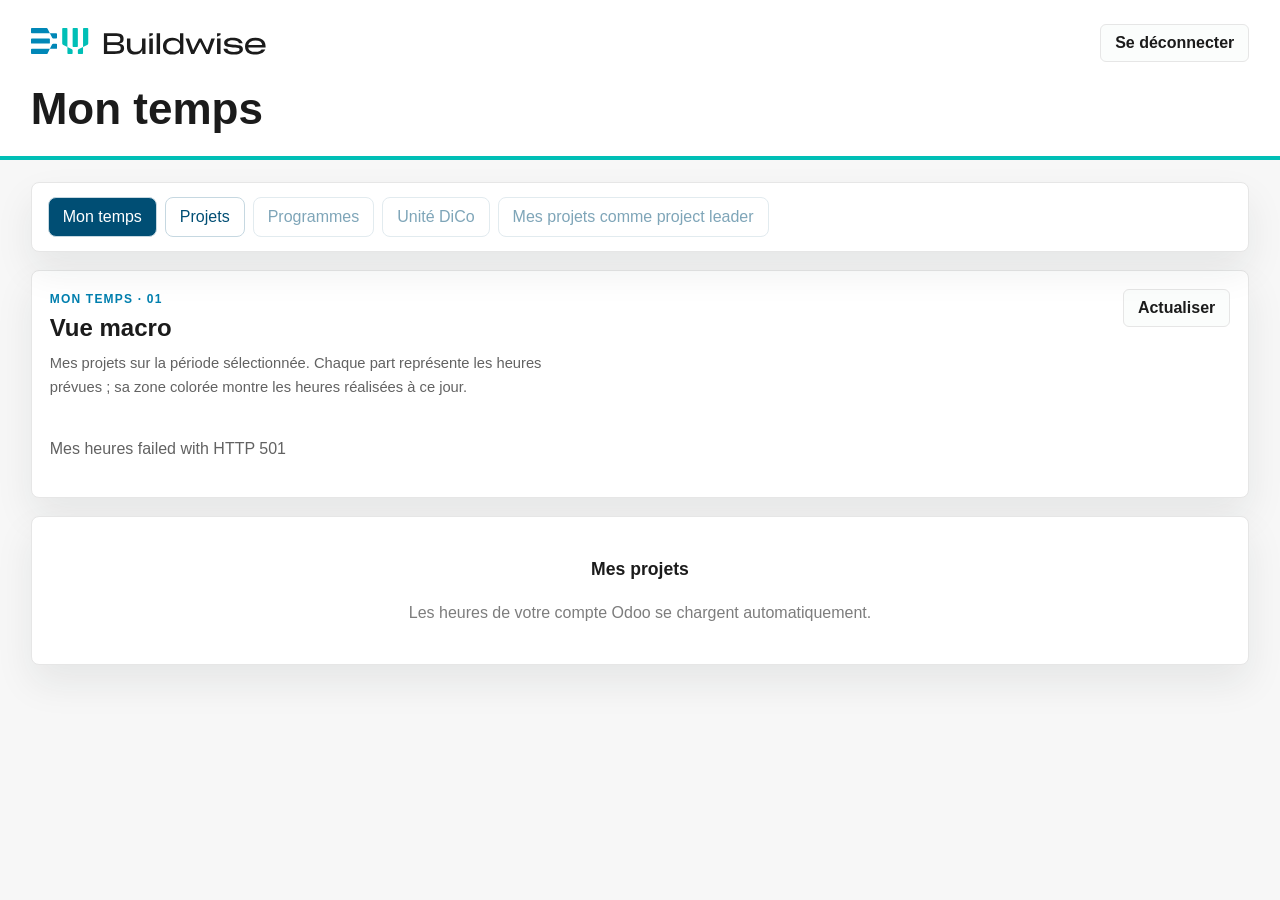
==== index.html @ 482271cd "Add project budget dashboard with bill drill-down Add the Heures/Budget switch, convention and lifet" ====
<!doctype html>
<html lang="en">
<head>
  <meta charset="utf-8">
  <meta name="viewport" content="width=device-width, initial-scale=1">
  <title>Mon temps · Odoo Dashboard</title>
  <link rel="stylesheet" href="/personal-time.css">
  <link rel="stylesheet" href="/project-browser.css">
  <link rel="stylesheet" href="/project-budget.css">
  <style>
    :root {
      --bg: #f7f7f7;
      --panel: #ffffff;
      --panel-soft: #eaf8f7;
      --ink: #1b1b1b;
      --muted: #7d7d7d;
      --line: #e6e6e6;
      --teal: #007fae;
      --teal-dark: #006e97;
      --coral: #c75f4c;
      --gold: #a87618;
      --indigo: #4556b2;
      --shadow: 0 18px 38px rgba(24, 35, 34, 0.08);
      color-scheme: light;
      font-family: "neue-haas-unica", "Helvetica Neue", Arial, sans-serif;
    }

    * {
      box-sizing: border-box;
    }

    body {
      margin: 0;
      background: var(--bg);
      color: var(--ink);
      min-width: 320px;
    }

    button,
    input {
      font: inherit;
    }

    .app-header {
      background: #ffffff;
      color: #1b1b1b;
      border-bottom: 4px solid #00bfb6;
    }

    .header-inner {
      max-width: 1880px;
      margin: 0 auto;
      padding: 24px clamp(16px, 2.4vw, 40px);
      display: grid;
      grid-template-columns: minmax(220px, 1fr);
      gap: 24px;
      align-items: end;
    }

    h1,
    h2,
    h3,
    p {
      margin: 0;
    }

    h1 {
      font-size: clamp(1.75rem, 4vw, 2.75rem);
      line-height: 1.05;
      letter-spacing: 0;
    }

    .subtitle {
      margin-top: 10px;
      color: #464646;
      max-width: 58ch;
      line-height: 1.5;
    }

    .file-grid {
      display: grid;
      grid-template-columns: repeat(2, minmax(0, 1fr));
      gap: 12px;
    }

    .file-picker {
      display: grid;
      gap: 8px;
      position: relative;
      background: rgba(255, 255, 255, 0.08);
      border: 1px solid rgba(255, 255, 255, 0.16);
      border-radius: 8px;
      padding: 14px;
      min-width: 0;
    }

    .file-picker::after {
      content: attr(data-help);
      position: absolute;
      left: 0;
      top: calc(100% + 8px);
      z-index: 20;
      width: min(320px, 100%);
      padding: 9px 10px;
      border-radius: 6px;
      background: #f7fbfa;
      color: #162422;
      box-shadow: 0 12px 28px rgba(0, 0, 0, 0.2);
      font-size: 0.82rem;
      line-height: 1.35;
      font-weight: 700;
      opacity: 0;
      pointer-events: none;
      transform: translateY(-4px);
      transition: opacity 140ms ease, transform 140ms ease;
    }

    .file-picker:hover::after,
    .file-picker:focus-within::after {
      opacity: 1;
      transform: translateY(0);
    }

    .file-picker span {
      font-size: 0.82rem;
      font-weight: 700;
      color: #e8f1ef;
      text-transform: uppercase;
      letter-spacing: 0.04em;
    }

    .file-picker input {
      width: 100%;
      color: #dce8e5;
      min-width: 0;
    }

    .file-picker input::file-selector-button {
      margin-right: 10px;
      border: 0;
      border-radius: 6px;
      background: #f7fbfa;
      color: #162422;
      padding: 8px 10px;
      font-weight: 700;
      cursor: pointer;
    }

    main {
      max-width: 1880px;
      margin: 0 auto;
      padding: 22px clamp(16px, 2.4vw, 40px) 44px;
      display: grid;
      gap: 18px;
    }

    .status-bar,
    .filter-bar,
    .panel {
      background: var(--panel);
      border: 1px solid var(--line);
      border-radius: 8px;
      box-shadow: var(--shadow);
    }

    .status-bar {
      min-height: 52px;
      display: flex;
      align-items: center;
      justify-content: space-between;
      gap: 12px;
      padding: 12px 14px;
      color: var(--muted);
      line-height: 1.45;
    }

    .status-pill {
      display: inline-flex;
      align-items: center;
      justify-content: center;
      min-height: 28px;
      padding: 4px 10px;
      border-radius: 999px;
      background: var(--panel-soft);
      color: var(--teal-dark);
      font-weight: 800;
      white-space: nowrap;
    }

    .status-pill.warn {
      background: #fff2df;
      color: #92570b;
    }

    .connector-panel {
      display: grid;
      gap: 12px;
    }

    .connector-form {
      display: grid;
      grid-template-columns: minmax(180px, 1.1fr) minmax(130px, 0.8fr) minmax(160px, 0.9fr) minmax(180px, 1fr) auto;
      gap: 10px;
      align-items: end;
    }

    .field {
      display: grid;
      gap: 6px;
      min-width: 0;
    }

    .field span {
      color: var(--muted);
      font-size: 0.76rem;
      font-weight: 800;
      letter-spacing: 0.04em;
      text-transform: uppercase;
    }

    .field input {
      min-height: 38px;
      width: 100%;
      min-width: 0;
      border: 1px solid var(--line);
      border-radius: 6px;
      background: #fbfdfc;
      color: var(--ink);
      padding: 8px 10px;
    }

    .field input:focus {
      outline: 2px solid rgba(15, 118, 110, 0.24);
      border-color: var(--teal);
    }

    .connector-actions {
      display: flex;
      gap: 8px;
      align-items: end;
      flex-wrap: wrap;
    }

    .primary-button,
    .secondary-button {
      min-height: 38px;
      border-radius: 6px;
      padding: 8px 14px;
      font-weight: 900;
      cursor: pointer;
      white-space: nowrap;
    }

    .primary-button {
      border: 0;
      background: var(--teal);
      color: #fff;
    }

    .primary-button:hover {
      background: var(--teal-dark);
    }

    .secondary-button {
      border: 1px solid var(--line);
      background: #fbfdfc;
      color: var(--ink);
    }

    .secondary-button:hover {
      border-color: var(--teal);
      color: var(--teal-dark);
    }

    .primary-button:disabled,
    .secondary-button:disabled {
      cursor: wait;
      opacity: 0.7;
    }

    .connector-status {
      min-height: 22px;
      color: var(--muted);
      font-size: 0.9rem;
      font-weight: 700;
    }

    .connector-status.ok {
      color: var(--teal-dark);
    }

    .connector-status.warn {
      color: #92570b;
    }

    .timesheet-debug {
      display: grid;
      gap: 12px;
      border-top: 1px solid var(--line);
      padding-top: 14px;
    }

    .debug-head {
      display: flex;
      justify-content: space-between;
      align-items: baseline;
      gap: 12px;
      flex-wrap: wrap;
    }

    .debug-head h3 {
      font-size: 1rem;
      letter-spacing: 0;
    }

    .debug-form {
      display: grid;
      grid-template-columns: minmax(220px, 1fr) auto;
      gap: 10px;
      align-items: end;
    }

    .debug-output {
      min-height: 180px;
      max-height: 420px;
      overflow: auto;
      margin: 0;
      border: 1px solid var(--line);
      border-radius: 6px;
      background: #0f1d1b;
      color: #d8eee9;
      padding: 12px;
      font: 12px/1.45 "Cascadia Mono", "SFMono-Regular", Consolas, monospace;
      white-space: pre-wrap;
      overflow-wrap: anywhere;
    }

    .filter-bar {
      display: none;
      padding: 14px;
      gap: 12px;
      align-items: center;
      justify-content: space-between;
      flex-wrap: wrap;
    }

    .filter-bar.visible {
      display: flex;
    }

    .dashboard-menu {
      position: sticky;
      top: 8px;
      z-index: 100;
      align-self: start;
      display: flex;
      align-items: center;
      flex-wrap: wrap;
      gap: 12px 20px;
      min-width: 0;
      padding: 12px 14px;
      background: var(--panel);
      border: 1px solid var(--line);
      border-radius: 8px;
      box-shadow: var(--shadow);
    }

    .dashboard-menu .filter-bar {
      flex: 1 1 340px;
      min-width: 0;
      padding: 0;
      border: 0;
      background: transparent;
      box-shadow: none;
    }

    .dashboard-menu .pilotage-nav {
      flex: 1 1 100%;
      flex-wrap: nowrap;
      margin: 0;
      min-width: 0;
      overflow-x: auto;
      padding: 2px;
      scrollbar-width: thin;
    }

    .dashboard-menu .pilotage-nav button { flex: 0 0 auto; }
    #time-view { display: grid; gap: 18px; min-width: 0; }
    #time-view[data-personal="true"] .dico-project-prompt { display: none; }
    .personal-macro-heading { display: flex; align-items: start; justify-content: space-between; gap: 20px; flex-wrap: wrap; }
    .personal-macro-heading h2 { margin: 7px 0 10px; }
    .personal-section-label { color: var(--teal); font-size: .75rem; font-weight: 800; letter-spacing: .1em; text-transform: uppercase; }
    .personal-macro-description { max-width: 64ch; color: #626262; line-height: 1.6; font-size: .92rem; }
    .personal-macro-actions { display: flex; align-items: center; gap: 12px; }
    #personalTimeStatus:not(:empty) { margin-top: 20px; color: #626262; line-height: 1.5; }
    #personalTimeStatus:empty { display: none; }

    .dashboard-menu .filter-title {
      flex: 0 0 auto;
    }

    .dashboard-menu .year-chips {
      flex: 1 1 160px;
      flex-wrap: nowrap;
      justify-content: flex-start;
      min-width: 0;
      overflow-x: auto;
      padding: 2px;
      scrollbar-width: thin;
    }

    .dashboard-menu .year-chip {
      flex: 0 0 auto;
    }

    .hours-scope-toggle {
      display: inline-flex;
      flex: 0 0 auto;
      gap: 4px;
      padding: 3px;
      border: 1px solid var(--line);
      border-radius: 8px;
      background: var(--panel-soft);
    }

    .hours-scope-button {
      min-height: 34px;
      padding: 6px 12px;
      border: 1px solid transparent;
      border-radius: 5px;
      background: transparent;
      color: var(--ink);
      font-weight: 800;
      cursor: pointer;
      white-space: nowrap;
    }

    .hours-scope-button[aria-pressed="true"] {
      background: var(--teal);
      color: #fff;
    }

    .hours-scope-button:focus-visible {
      outline: 2px solid var(--teal);
      outline-offset: 2px;
    }

    .hours-scope-status {
      flex: 1 0 100%;
      color: var(--muted);
      font-size: 0.8rem;
      line-height: 1.4;
      overflow-wrap: anywhere;
    }

    .hours-scope-status:empty {
      display: none;
    }

    .project-panel,
    #projectList {
      scroll-margin-top: 210px;
    }

    .hours-inclusion-control {
      display: inline-flex;
      align-items: center;
      gap: 10px;
      cursor: pointer;
    }

    .hours-inclusion-control input {
      width: 18px;
      height: 18px;
      accent-color: var(--teal);
    }

    .hours-inclusion-control input:focus-visible {
      outline: 2px solid var(--teal);
      outline-offset: 3px;
    }

    #subcontractorHoursNote.warn {
      border-left: 4px solid #c75f4c;
      padding-left: 10px;
      color: #8c3428;
      font-weight: 700;
    }

    .filter-title {
      display: grid;
      gap: 2px;
    }

    .filter-title strong {
      font-size: 0.95rem;
    }

    .filter-title span {
      color: var(--muted);
      font-size: 0.86rem;
    }

    .year-chips {
      display: flex;
      gap: 8px;
      flex-wrap: wrap;
      justify-content: flex-end;
    }

    .year-chip {
      border: 1px solid var(--line);
      border-radius: 999px;
      background: #fff;
      color: var(--ink);
      min-height: 34px;
      padding: 6px 12px;
      font-weight: 800;
      cursor: pointer;
    }

    .year-chip.active {
      border-color: var(--teal);
      background: var(--teal);
      color: #fff;
    }

    .kpis {
      display: none;
      grid-template-columns: repeat(4, minmax(0, 1fr));
      gap: 12px;
    }

    .kpis.visible {
      display: grid;
    }

    .kpi {
      background: var(--panel);
      border: 1px solid var(--line);
      border-radius: 8px;
      padding: 16px;
      min-height: 96px;
      display: grid;
      align-content: space-between;
      gap: 12px;
      box-shadow: var(--shadow);
    }

    .kpi span {
      color: var(--muted);
      font-size: 0.82rem;
      text-transform: uppercase;
      letter-spacing: 0.04em;
      font-weight: 800;
    }

    .kpi strong {
      font-size: clamp(1.35rem, 3vw, 2rem);
      line-height: 1;
      letter-spacing: 0;
    }

    .panel {
      padding: 18px;
      display: grid;
      gap: 18px;
    }

    .panel[hidden],
    .project-list[hidden] {
      display: none;
    }

    .panel-head {
      display: flex;
      align-items: flex-start;
      justify-content: space-between;
      gap: 16px;
      border-bottom: 1px solid var(--line);
      padding-bottom: 14px;
    }

    .panel-head h2 {
      font-size: clamp(1.2rem, 2vw, 1.55rem);
      letter-spacing: 0;
    }

    .panel-meta {
      color: var(--muted);
      font-weight: 700;
      white-space: nowrap;
    }

    .employee-chart {
      display: grid;
      gap: 18px;
    }

    .employee-pie-grid {
      display: grid;
      grid-template-columns: repeat(2, minmax(280px, 1fr));
      gap: 18px;
      align-items: start;
    }

    .employee-pie-block {
      min-width: 0;
      display: grid;
      gap: 12px;
    }

    .employee-pie-block h3 {
      color: var(--muted);
      font-size: 0.82rem;
      text-transform: uppercase;
      letter-spacing: 0.04em;
      font-weight: 800;
    }

    .employee-chart .pie-wrap {
      grid-template-columns: 1fr;
    }

    .employee-chart .chart-canvas {
      height: 460px;
    }

    .remaining-block {
      display: grid;
      gap: 10px;
      border-top: 1px solid var(--line);
      padding-top: 16px;
    }

    .remaining-block[hidden] {
      display: none;
    }

    .remaining-filter-bar {
      box-shadow: none;
      margin-bottom: 2px;
    }

    .remaining-filter-bar.visible {
      display: flex;
    }

    .remaining-head {
      display: flex;
      align-items: baseline;
      justify-content: space-between;
      gap: 12px;
    }

    .remaining-head h3 {
      color: var(--muted);
      font-size: 0.82rem;
      text-transform: uppercase;
      letter-spacing: 0.04em;
      font-weight: 800;
    }

    .remaining-empty {
      color: var(--muted);
      font-weight: 700;
      line-height: 1.45;
    }

    .remaining-help {
      color: var(--muted);
      font-weight: 700;
      line-height: 1.45;
    }

    .dico-project-prompt {
      display: flex;
      align-items: center;
      gap: 10px;
      flex-wrap: wrap;
      color: #f08c4a;
      font-style: italic;
      font-weight: 700;
      line-height: 1.45;
    }

    .dico-project-prompt .secondary-button {
      background: #43d9c0;
      border-color: #43d9c0;
      color: #162422;
      font-style: normal;
      min-height: 30px;
      padding: 5px 12px;
    }

    .remaining-table-wrap {
      overflow-x: auto;
    }

    .remaining-table {
      min-width: 820px;
    }

    .remaining-table td:first-child,
    .remaining-table th:first-child {
      width: 34%;
    }

    .remaining-project {
      display: inline-flex;
      align-items: center;
      gap: 8px;
      min-width: 0;
      font-weight: 800;
    }

    .remaining-project-button {
      appearance: none;
      border: 0;
      background: transparent;
      color: var(--ink);
      padding: 0;
      text-align: left;
      font: inherit;
      font-weight: 800;
      cursor: pointer;
    }

    .remaining-project-button:hover,
    .remaining-project-button:focus-visible {
      color: var(--teal-dark);
      text-decoration: underline;
      text-decoration-thickness: 2px;
      text-underline-offset: 3px;
      outline: none;
    }

    .remaining-row {
      cursor: pointer;
    }

    .remaining-row:hover {
      background: #f7fbfa;
    }

    .remaining-row.active {
      background: #e7f4f1;
    }

    .remaining-table .swatch {
      flex: 0 0 auto;
      margin-top: 0;
    }

    .remaining-bar-cell {
      width: 30%;
      min-width: 300px;
    }

    .remaining-comparison {
      display: grid;
      gap: 7px;
    }

    .remaining-comparison-line {
      display: grid;
      grid-template-columns: 58px minmax(0, 1fr) 56px;
      gap: 8px;
      align-items: center;
    }

    .remaining-comparison-label,
    .remaining-comparison-hours {
      font-size: 11px;
      white-space: nowrap;
    }

    .remaining-comparison-label {
      color: var(--muted);
    }

    .remaining-comparison-hours {
      text-align: right;
      font-variant-numeric: tabular-nums;
    }

    .remaining-comparison-date {
      display: block;
      margin-top: 3px;
      color: var(--muted);
      font-size: 11px;
      font-weight: 400;
    }

    .remaining-bar-track {
      height: 12px;
      border-radius: 4px;
      background: #eef4f2;
      overflow: hidden;
    }

    .remaining-bar {
      display: block;
      height: 100%;
      border-radius: inherit;
    }

    .remaining-bar.foreseen {
      background: #93c5fd;
    }

    .remaining-bar.green {
      background: #16a34a;
    }

    .remaining-bar.orange {
      background: #f59e0b;
    }

    .remaining-bar.red {
      background: #dc2626;
    }

    .remaining-value.positive {
      color: var(--teal-dark);
    }

    .remaining-value.negative {
      color: #9f3e31;
    }

    .project-chart-grid {
      display: grid;
      grid-template-columns: minmax(260px, 0.72fr) minmax(360px, 1.28fr);
      gap: 18px;
      align-items: start;
    }

    .project-chart-grid.with-budgets {
      grid-template-columns: minmax(240px, 0.48fr) minmax(440px, 1.14fr) minmax(460px, 1.14fr);
    }

    .project-macro {
      display: grid;
      gap: 12px;
      padding: 14px;
      border: 1px solid var(--line);
      border-radius: 8px;
      background: #fbfdfc;
    }

    .project-macro h3 {
      color: var(--muted);
      font-size: 0.82rem;
      text-transform: uppercase;
      letter-spacing: 0.04em;
      font-weight: 800;
    }

    .project-macro-title {
      display: flex;
      align-items: baseline;
      gap: 10px;
      flex-wrap: wrap;
    }

    .project-macro-warning {
      color: #c75f4c;
      font-size: 0.78rem;
      font-weight: 900;
      letter-spacing: 0;
      text-transform: none;
    }

    .project-macro-meta {
      color: var(--muted);
      font-size: 0.82rem;
      font-weight: 700;
      margin-top: -8px;
    }

    .project-macro-stats {
      display: grid;
      grid-template-columns: repeat(3, minmax(0, 1fr));
      gap: 8px;
    }

    .project-macro-stat {
      display: grid;
      gap: 2px;
      padding: 8px 10px;
      border: 1px solid var(--line);
      border-radius: 6px;
      background: #fff;
      min-width: 0;
    }

    .project-macro-stat span {
      color: var(--muted);
      font-size: 0.72rem;
      font-weight: 800;
      text-transform: uppercase;
      letter-spacing: 0.04em;
    }

    .project-macro-stat strong {
      color: var(--ink);
      font-size: 1rem;
      font-variant-numeric: tabular-nums;
    }

    .project-macro-value {
      display: inline-flex;
      align-items: baseline;
      gap: 3px;
    }

    .project-macro-input {
      width: 7ch;
      min-width: 0;
      border: 0;
      border-bottom: 1px solid transparent;
      border-radius: 3px;
      background: transparent;
      color: inherit;
      font: inherit;
      font-variant-numeric: inherit;
      padding: 0 2px;
    }

    .project-macro-input:hover {
      border-bottom-color: #b9cbc6;
    }

    .project-macro-input:focus {
      outline: none;
      border-bottom-color: var(--teal);
      background: #f4fbf9;
    }

    .project-macro-value span {
      color: inherit;
      font-size: inherit;
      font-weight: inherit;
      text-transform: none;
      letter-spacing: 0;
    }

    .project-macro-gauge {
      position: relative;
      height: 20px;
      border-radius: 999px;
      border: 1px solid #d8e5e1;
      background: #eef4f2;
      overflow: visible;
    }

    .project-macro-gauge-fill {
      position: absolute;
      inset: 0;
      border-radius: inherit;
      background: #43d9c0;
    }

    .project-macro-tick {
      position: absolute;
      top: -7px;
      width: 5px;
      height: 34px;
      transform: translateX(-50%);
      border-radius: 999px;
      box-shadow: 0 0 0 2px #fbfdfc;
    }

    .project-macro-tick.expected {
      background: #f08c4a;
    }

    .project-macro-tick.actual {
      background: #223656;
    }

    .project-macro-legend {
      display: flex;
      align-items: center;
      gap: 12px;
      flex-wrap: wrap;
      color: var(--muted);
      font-size: 0.78rem;
      font-weight: 800;
    }

    .project-macro-legend span {
      display: inline-flex;
      align-items: center;
      gap: 6px;
    }

    .project-macro-key {
      width: 12px;
      height: 10px;
      border-radius: 3px;
      background: #43d9c0;
    }

    .project-macro-key.expected {
      width: 5px;
      height: 14px;
      border-radius: 999px;
      background: #f08c4a;
    }

    .project-macro-key.actual {
      width: 5px;
      height: 14px;
      border-radius: 999px;
      background: #223656;
    }

    .project-macro-note {
      color: var(--ink);
      font-weight: 800;
      line-height: 1.45;
    }

    .project-macro-empty {
      color: var(--muted);
      font-weight: 700;
      line-height: 1.45;
    }

    .pie-wrap,
    .trend-stack,
    .budget-stack,
    .chart-block {
      min-width: 0;
      display: grid;
      gap: 14px;
    }

    .chart-block {
      gap: 10px;
    }

    .chart-block h3 {
      color: var(--muted);
      font-size: 0.82rem;
      text-transform: uppercase;
      letter-spacing: 0.04em;
      font-weight: 800;
    }

    .line-key {
      color: var(--muted);
      font-size: 0.82rem;
      font-weight: 700;
      margin-top: -4px;
    }

    .trend-stack .chart-canvas {
      height: 260px;
    }

    .project-pie-wrap {
      position: relative;
    }

    .chart-icon-button {
      display: inline-flex;
      align-items: center;
      justify-content: center;
      width: 34px;
      height: 34px;
      border: 1px solid var(--line);
      border-radius: 6px;
      background: rgba(255, 255, 255, 0.92);
      color: var(--ink);
      font-size: 1.1rem;
      font-weight: 900;
      line-height: 1;
      cursor: pointer;
    }

    .chart-icon-button:hover,
    .chart-icon-button:focus {
      border-color: var(--teal);
      color: var(--teal-dark);
      outline: none;
    }

    .project-pie-expand {
      position: absolute;
      top: 8px;
      right: 8px;
      z-index: 2;
    }

    .chart-fullscreen-overlay {
      position: fixed;
      inset: 0;
      z-index: 1000;
      display: grid;
      padding: 22px;
      background: rgba(20, 31, 29, 0.72);
    }

    .chart-fullscreen-panel {
      display: grid;
      grid-template-rows: auto minmax(0, 1fr);
      gap: 14px;
      min-width: 0;
      min-height: 0;
      padding: 18px;
      border-radius: 8px;
      background: #fff;
      box-shadow: 0 24px 70px rgba(20, 31, 29, 0.28);
    }

    .chart-fullscreen-toolbar {
      display: flex;
      align-items: center;
      justify-content: space-between;
      gap: 14px;
      min-width: 0;
    }

    .chart-fullscreen-toolbar h3 {
      min-width: 0;
      overflow: hidden;
      color: var(--ink);
      font-size: 1rem;
      font-weight: 900;
      text-overflow: ellipsis;
      white-space: nowrap;
    }

    .chart-fullscreen-actions {
      display: flex;
      align-items: center;
      gap: 8px;
      flex-shrink: 0;
    }

    .chart-fullscreen-body {
      display: grid;
      grid-template-columns: minmax(0, 2fr) minmax(260px, 1fr);
      gap: 16px;
      min-width: 0;
      min-height: 0;
      align-items: stretch;
    }

    .chart-export-button {
      min-height: 34px;
      border: 1px solid var(--line);
      border-radius: 6px;
      background: #fbfdfc;
      color: var(--ink);
      padding: 7px 12px;
      font-weight: 800;
      cursor: pointer;
    }

    .chart-export-button:hover,
    .chart-export-button:focus {
      border-color: var(--teal);
      color: var(--teal-dark);
      outline: none;
    }

    .chart-fullscreen-canvas {
      width: 100%;
      height: 100%;
      min-height: 0;
    }

    .chart-fullscreen-panel .legend {
      align-content: start;
      max-height: none;
      overflow: auto;
    }

    .budget-stack {
      gap: 14px;
    }

    .budget-controls {
      display: flex;
      justify-content: flex-end;
      gap: 8px;
      flex-wrap: wrap;
    }

    .budget-toggle {
      min-height: 34px;
      border: 1px solid var(--line);
      border-radius: 6px;
      background: #fbfdfc;
      color: var(--ink);
      padding: 7px 12px;
      font-weight: 800;
      cursor: pointer;
    }

    .budget-toggle:hover {
      border-color: var(--teal);
      color: var(--teal-dark);
    }

    .budget-series-key {
      display: grid;
      grid-template-columns: repeat(auto-fit, minmax(132px, 1fr));
      gap: 8px 10px;
      padding: 10px;
      border: 1px solid var(--line);
      border-radius: 8px;
      background: #fbfdfc;
    }

    .budget-key-item {
      display: inline-flex;
      align-items: center;
      gap: 7px;
      min-width: 0;
      color: var(--muted);
      font-size: 0.8rem;
      font-weight: 800;
    }

    .budget-stack .chart-canvas {
      height: 400px;
    }

    .chart-canvas {
      width: 100%;
      height: 320px;
      background: #fbfdfc;
      border: 1px solid var(--line);
      border-radius: 8px;
      display: block;
    }

    .legend {
      display: grid;
      gap: 8px;
      max-height: 360px;
      overflow: auto;
      padding-right: 2px;
    }

    .legend-row {
      display: grid;
      grid-template-columns: 14px minmax(0, 1fr) auto;
      align-items: start;
      gap: 9px;
      line-height: 1.3;
      font-size: 0.92rem;
    }

    .legend-toggle {
      width: 100%;
      padding: 0;
      border: 0;
      background: transparent;
      color: inherit;
      text-align: left;
      cursor: pointer;
    }

    .legend-toggle:hover .legend-name {
      color: var(--teal-dark);
      text-decoration: underline;
      text-decoration-thickness: 2px;
      text-underline-offset: 3px;
    }

    .legend-toggle.disabled-series {
      opacity: 0.42;
    }

    .legend-toggle.disabled-series .legend-name {
      text-decoration: line-through;
      text-decoration-thickness: 2px;
    }

    .swatch {
      width: 12px;
      height: 12px;
      margin-top: 3px;
      border-radius: 3px;
      border: 1px solid rgba(0, 0, 0, 0.08);
    }

    .legend-name {
      min-width: 0;
      overflow-wrap: anywhere;
      color: var(--ink);
      font-weight: 700;
    }

    .legend-value {
      color: var(--muted);
      font-variant-numeric: tabular-nums;
      white-space: nowrap;
    }

    table {
      width: 100%;
      border-collapse: collapse;
      font-size: 0.92rem;
    }

    th,
    td {
      padding: 10px 8px;
      border-bottom: 1px solid var(--line);
      text-align: left;
      vertical-align: top;
    }

    th {
      color: var(--muted);
      font-size: 0.78rem;
      text-transform: uppercase;
      letter-spacing: 0.04em;
    }

    td:first-child,
    th:first-child {
      width: 62%;
    }

    td {
      overflow-wrap: anywhere;
    }

    .number {
      text-align: right;
      font-variant-numeric: tabular-nums;
      white-space: nowrap;
    }

    .project-list {
      display: grid;
      gap: 18px;
    }

    .empty-state {
      text-align: center;
      padding: 42px 18px;
      color: var(--muted);
    }

    .empty-state strong {
      display: block;
      color: var(--ink);
      font-size: 1.1rem;
      margin-bottom: 6px;
    }

    .visually-hidden {
      position: absolute;
      width: 1px;
      height: 1px;
      padding: 0;
      margin: -1px;
      overflow: hidden;
      clip: rect(0, 0, 0, 0);
      white-space: nowrap;
      border: 0;
    }

    @media (max-width: 1340px) {
      .project-chart-grid.with-budgets {
        grid-template-columns: minmax(260px, 0.72fr) minmax(360px, 1.28fr);
      }

      .project-chart-grid.with-budgets .budget-stack {
        grid-column: 1 / -1;
        grid-template-columns: repeat(auto-fit, minmax(320px, 1fr));
      }
    }

    @media (max-width: 900px) {
      .header-inner,
      .project-chart-grid,
      .project-chart-grid.with-budgets,
      .employee-pie-grid {
        grid-template-columns: 1fr;
      }

      .employee-chart .chart-canvas {
        height: 380px;
      }

      .project-macro-stats {
        grid-template-columns: 1fr;
      }

      .chart-fullscreen-body {
        grid-template-columns: 1fr;
        grid-template-rows: minmax(0, 2fr) minmax(120px, 1fr);
      }

      .chart-fullscreen-panel .legend {
        max-height: 24vh;
      }

      .header-inner {
        align-items: stretch;
      }

      .file-grid,
      .kpis,
      .connector-form,
      .debug-form {
        grid-template-columns: 1fr 1fr;
      }

      .connector-actions,
      .debug-form .primary-button {
        grid-column: span 2;
      }
    }

    @media (max-width: 620px) {
      .dashboard-menu {
        gap: 10px;
        padding: 10px;
      }

      .dashboard-menu .filter-bar {
        flex-basis: 100%;
      }

      .dashboard-menu .hours-inclusion-control {
        font-size: 0.85rem;
      }

      .project-panel,
      #projectList {
        scroll-margin-top: 240px;
      }

      .file-grid,
      .kpis,
      .connector-form,
      .debug-form {
        grid-template-columns: 1fr;
      }

      .connector-actions,
      .debug-form .primary-button {
        grid-column: auto;
      }

      .status-bar,
      .panel-head {
        align-items: stretch;
        flex-direction: column;
      }

      .panel-meta {
        white-space: normal;
      }

      .year-chips {
        justify-content: flex-start;
      }

      .chart-canvas {
        height: 280px;
      }

      .employee-chart .chart-canvas {
        height: 320px;
      }

      .trend-stack .chart-canvas {
        height: 260px;
      }
    }
    .portfolio-toolbar { display: flex; align-items: center; justify-content: space-between; gap: 16px; padding: 12px 0 20px; }
    .portfolio-toolbar > div { display: grid; gap: 5px; }
    .portfolio-label { font-size: 12px; color: var(--muted); }
    .portfolio-message { padding: 12px 16px; margin-bottom: 16px; background: var(--panel-soft); border-radius: 4px; line-height: 1.5; }
    select { font: inherit; padding: 12px; border: 1px solid var(--line); border-radius: 4px; background: white; max-width: 100%; }
    [hidden] { display: none !important; }
  </style>
</head>
<body>
  <header class="app-header">
    <div class="header-inner">
      <div style="display:flex;align-items:center;justify-content:space-between;gap:20px;flex-wrap:wrap">
        <a href="https://www.buildwise.be/fr/"><img src="/assets/buildwise-logo.svg" alt="Buildwise" width="235" height="27"></a>
        <div style="display:flex;align-items:center;gap:16px;flex-wrap:wrap"><span id="signedInEmail"></span><button id="logoutButton" class="secondary-button" type="button">Se déconnecter</button></div>
      </div>
      <div>
        <h1>Mon temps</h1>
      </div>
      <!--
      <div class="file-grid" aria-label="Workbook uploads">
        <label class="file-picker" data-help="Your own timesheet export: months as columns, projects as rows, with Temps passe hours.">
          <span>My timesheet export</span>
          <input id="employeeFile" data-testid="employee-file" type="file" accept=".xlsx,application/vnd.openxmlformats-officedocument.spreadsheetml.sheet">
        </label>
        <label class="file-picker" data-help="Your personal planning by project: date rows with project subrows, using the planned-hours column.">
          <span>My planning export</span>
          <input id="personalPlanFile" data-testid="personal-plan-file" type="file" accept=".xlsx,application/vnd.openxmlformats-officedocument.spreadsheetml.sheet">
        </label>
        <label class="file-picker" data-help="Actual hours for one or more projects: project row with employee rows below it and months as columns.">
          <span>Project exports</span>
          <input id="projectFiles" data-testid="project-files" type="file" multiple accept=".xlsx,application/vnd.openxmlformats-officedocument.spreadsheetml.sheet">
        </label>
        <label class="file-picker" data-help="Optional planning for projects: employees as rows, end-date month columns, planned hours as values.">
          <span>Planned project exports</span>
          <input id="plannedFiles" data-testid="planned-files" type="file" multiple accept=".xlsx,application/vnd.openxmlformats-officedocument.spreadsheetml.sheet">
        </label>
      </div>
      -->
    </div>
  </header>

  <main>
    <section class="dashboard-menu" aria-label="Navigation et période">
    <nav id="pilotage-nav" class="pilotage-nav" aria-label="Navigation du dashboard">
      <button type="button" data-view="time" aria-current="page">Mon temps</button>
      <button type="button" data-view="projects">Projets</button>
      <button type="button" data-view="programmes" disabled>Programmes</button>
      <button type="button" data-view="unit" disabled>Unité DiCo</button>
      <button type="button" id="pilotage-my-projects" disabled>Mes projets comme project leader</button>
    </nav>
      <label id="hoursInclusionControl" class="hours-inclusion-control" hidden>
        <input id="includeOrmittersHours" type="checkbox" aria-describedby="subcontractorHoursNote">
        <strong>Include Ormitters hours</strong>
      </label>
      <div id="hoursScopeControl" class="hours-scope-toggle" role="group" aria-label="Hours scope" hidden>
        <button id="hoursScopeMe" class="hours-scope-button" type="button" aria-pressed="true">Me</button>
        <button id="hoursScopeWhole" class="hours-scope-button" type="button" aria-pressed="false">Whole Project</button>
      </div>
      <div id="filterBar" class="filter-bar" aria-label="Années sélectionnées">
        <div class="filter-title">
          <strong>Période</strong>
          <span id="scopeText">Années disponibles</span>
        </div>
        <div id="yearChips" class="year-chips"></div>
      </div>
      <p id="hoursScopeStatus" class="hours-scope-status" aria-live="polite" hidden></p>
    </section>
    <section id="personal-projects-view" hidden aria-label="Mes projets">
      <div id="personalProjectsContent"></div>
    </section>
    <p id="pilotage-activation" class="pilotage-note" role="status" hidden></p>
    <section id="pilotage-view" hidden aria-label="Pilotage DiCo">
      <div class="panel pilotage-toolbar">
        <div><h2 id="pilotage-title">Pilotage DiCo</h2><p id="pilotage-date"></p></div>
        <button type="button" id="pilotage-refresh">Actualiser</button>
        <div class="pilotage-filters">
          <label>Programme<select id="pilotage-programme"><option value="">Tous</option></select></label>
          <label>Responsable<select id="pilotage-owner"><option value="">Tous</option></select></label>
          <label>Statut<select id="pilotage-stage"><option value="">Tous</option></select></label>
          <label>Période<select id="pilotage-period"><option value="">Toutes les périodes</option></select></label>
          <label class="pilotage-checkbox"><input type="checkbox" id="pilotage-leader">Project leader : moi</label>
        </div>
        <p class="pilotage-note">La période sélectionne les projets dont les dates recouvrent l’année. Les heures restent des cumuls projet / horizon disponible ; aucun historique des chargements n’est conservé.</p>
      </div>
      <p id="pilotage-status" role="status" aria-live="polite"></p>
      <div id="pilotage-content"></div>
      <section id="pilotage-detail" class="panel" hidden aria-label="Fiche projet"></section>
    </section>
    <div id="time-view" data-personal="true">
    <section id="personalTimeMacro" class="panel" aria-labelledby="personalTimeTitle">
      <div class="personal-macro-heading">
        <div>
          <span class="personal-section-label">Mon temps · 01</span>
          <h2 id="personalTimeTitle">Vue macro</h2>
          <p class="personal-macro-description">Mes projets sur la période sélectionnée. Chaque part représente les heures prévues ; sa zone colorée montre les heures réalisées à ce jour.</p>
        </div>
        <form id="timesheetDebugForm" class="personal-macro-actions">
          <span id="leadUnitName" hidden></span>
          <button id="fetchTeamProjects" class="secondary-button" type="submit">Actualiser</button>
        </form>
      </div>
      <p id="personalTimeStatus" role="status" aria-live="polite">Chargement de mes heures…</p>
      <div id="personalTimeContent"></div>
    </section>
    <p id="statusText" class="portfolio-message" role="alert" hidden></p>
    <p id="timesheetDebugStatus" class="portfolio-message" role="status" aria-live="polite" hidden></p>

    <section id="subcontractorNotePanel" class="panel" aria-label="Hours included in the dashboard" hidden>
      <p id="subcontractorHoursNote" class="remaining-help" aria-live="polite">AI Consultant and AI Consultant Ormit actual and planned hours are excluded from hour totals and budget consumption.</p>
    </section>

    <section id="kpiGrid" class="kpis" aria-label="Summary metrics">
      <div class="kpi">
        <span id="overviewHoursLabel">Portfolio actual hours</span>
        <strong id="myHours">0</strong>
      </div>
      <div class="kpi">
        <span id="overviewProjectsLabel">Owned projects</span>
        <strong id="myProjectCount">0</strong>
      </div>
      <div class="kpi">
        <span>Selected project hours</span>
        <strong id="projectHours">0</strong>
      </div>
      <div class="kpi">
        <span>Selected project employees</span>
        <strong id="employeeCount">0</strong>
      </div>
    </section>

    <section id="employeePanel" class="panel" hidden>
      <div class="panel-head">
        <div>
          <h2 id="employeePanelTitle">Suivi par projet</h2>
        </div>
        <div id="employeeMeta" class="panel-meta"></div>
      </div>
      <div class="employee-chart">
        <div id="legacyOverviewPies" class="employee-pie-grid" hidden>
          <div id="employeeActualBlock" class="employee-pie-block">
            <h3>Portfolio actual time</h3>
            <div class="pie-wrap">
              <canvas id="employeePie" class="chart-canvas" aria-label="My actual project time pie chart"></canvas>
              <div id="employeeLegend" class="legend"></div>
            </div>
          </div>
          <div id="employeePlanBlock" class="employee-pie-block" hidden>
            <h3>Planned time (selected year scope)</h3>
            <div class="pie-wrap">
              <canvas id="employeePlanPie" class="chart-canvas" aria-label="My planned project time pie chart"></canvas>
              <div id="employeePlanLegend" class="legend"></div>
            </div>
          </div>
        </div>
        <div id="employeeRemainingBlock" class="remaining-block" hidden>
          <div class="remaining-head">
            <h3>Remaining hours by project</h3>
            <span id="employeeRemainingMeta" class="panel-meta"></span>
          </div>
          <p id="remainingDataScope" class="remaining-help" aria-live="polite"></p>
          <p class="remaining-help">Bars compare foreseen and actual hours through today in the selected years. Actual is green within 10%, orange above 10% through 25%, and red above 25% deviation in either direction. Click a project name for more info.</p>
          <p id="remainingComparisonNote" class="remaining-help" hidden>Monthly exports: foreseen hours are prorated through today; actual hours use the reported totals through the current month.</p>
          <div class="dico-project-prompt">
            <span>Want to see all projects with Dico as responsible Unit?</span>
            <button id="fetchDicoProjects" class="secondary-button" type="button">Yes</button>
          </div>
          <div id="employeeRemainingEmpty" class="remaining-empty" hidden></div>
          <div id="employeeRemainingTableWrap" class="remaining-table-wrap">
            <table class="remaining-table">
              <thead id="employeeRemainingTableHead">
                <tr>
                  <th>Project</th>
                  <th class="number">Actual</th>
                  <th class="number">Planned</th>
                  <th class="number">Remaining</th>
                  <th>Hours through today</th>
                </tr>
              </thead>
              <tbody id="employeeRemainingTable"></tbody>
            </table>
          </div>
        </div>
      </div>
    </section>

    <h2 id="projectDetailTitle" hidden>Fiche projet</h2>
    <section id="projectList" class="project-list" aria-labelledby="projectDetailTitle" hidden></section>

    <section id="emptyState" class="panel empty-state">
      <strong>Mes projets</strong>
      <p>Les heures de votre compte Odoo se chargent automatiquement.</p>
    </section>
    </div>
  </main>

  <script src="/personal-time.js"></script>
  <script src="/project-monthly.js"></script>
  <script src="/project-budget.js"></script>
  <script src="/project-browser.js"></script>
  <script>
    (() => {
      "use strict";

      const CHART_COLORS = [
        "#0f766e", "#c75f4c", "#4556b2", "#a87618", "#7b3f8c", "#2f855a",
        "#c05621", "#2b6cb0", "#b83280", "#718096", "#b7791f", "#00838f",
        "#9f1239", "#4c51bf", "#2c7a7b", "#805ad5", "#b45309", "#047857"
      ];
      const BUDGET_BAR_SERIES = [
        { key: "budgeted", label: "Budgeted", color: "#4556b2" },
        { key: "engaged", label: "Consumed + ordered + review", color: "#a87618" },
        { key: "consumed", label: "Consumed", color: "#0f766e" },
        { key: "ordered", label: "Ordered", color: "#c75f4c" },
        { key: "underReview", label: "Under review", color: "#718096" }
      ];
      const CURRENT_YEAR = new Date().getFullYear();
      const MS_PER_DAY = 24 * 60 * 60 * 1000;
      const MS_PER_WEEK = 7 * MS_PER_DAY;

      const MONTHS = {
        january: 0, jan: 0, janvier: 0,
        february: 1, feb: 1, fevrier: 1, fev: 1,
        march: 2, mar: 2, mars: 2,
        april: 3, apr: 3, avril: 3,
        may: 4, mai: 4,
        june: 5, jun: 5, juin: 5,
        july: 6, jul: 6, juillet: 6,
        august: 7, aug: 7, aout: 7,
        september: 8, sep: 8, sept: 8, septembre: 8,
        october: 9, oct: 9, octobre: 9,
        november: 10, nov: 10, novembre: 10,
        december: 11, dec: 11, decembre: 11
      };

      const state = {
        dashboardView: "time",
        personalTimeResult: null,
        personalTimeLoading: false,
        personalTimeError: "",
        personalTimeFetchToken: 0,
        hiddenPersonalProjects: new Set(),
        selectedPersonalProjectId: null,
        focusPersonalProjectDetail: false,
        focusPersonalProjectId: null,
        personalProjectHoursCache: new Map(),
        personalProjectHoursGeneration: 0,
        personalProjectFinanceCache: new Map(),
        personalProjectFinanceGeneration: 0,
        personalProjectView: new Map(),
        personalProjectConvention: new Map(),
        personalProjectExcludeOrmitterCosts: new Map(),
        personalProjectOrmitters: new Map(),
        personalProjectMonthlyMode: new Map(),
        personalProjectMonthlyEmployee: new Map(),
        personalProjectMonthlyReveal: new Map(),
        portfolioProjects: [],
        portfolioPlanningError: null,
        includeOrmittersHours: false,
        hoursScope: "me",
        projectHoursCache: new Map(),
        hoursCacheGeneration: 0,
        wholeProjectHoursLoading: false,
        employee: null,
        personalPlan: null,
        projects: [],
        plans: [],
        workPackages: new Map(),
        milestones: new Map(),
        projectBudgets: new Map(),
        budgetPersonnelVisible: new Set(),
        budgetLinearScale: new Set(),
        dicoProjects: null,
        hiddenSeries: new Map(),
        projectMacroOverrides: new Map(),
        expandedProjectPieKey: "",
        taskDeadlines: new Map(),
        errors: [],
        years: [],
        selectedYears: new Set(),
        activeProjectKey: "",
        projectFetchToken: 0
      };

      const els = {
        personalTimeContent: document.getElementById("personalTimeContent"),
        personalTimeStatus: document.getElementById("personalTimeStatus"),
        personalProjectsContent: document.getElementById("personalProjectsContent"),
        hoursInclusionControl: document.getElementById("hoursInclusionControl"),
        hoursScopeControl: document.getElementById("hoursScopeControl"),
        subcontractorNotePanel: document.getElementById("subcontractorNotePanel"),
        legacyOverviewPies: document.getElementById("legacyOverviewPies"),
        projectDetailTitle: document.getElementById("projectDetailTitle"),
        hoursScopeMe: document.getElementById("hoursScopeMe"),
        hoursScopeWhole: document.getElementById("hoursScopeWhole"),
        hoursScopeStatus: document.getElementById("hoursScopeStatus"),
        employeePanelTitle: document.getElementById("employeePanelTitle"),
        overviewHoursLabel: document.getElementById("overviewHoursLabel"),
        overviewProjectsLabel: document.getElementById("overviewProjectsLabel"),
        includeOrmittersHours: document.getElementById("includeOrmittersHours"),
        subcontractorHoursNote: document.getElementById("subcontractorHoursNote"),
        employeeFile: document.getElementById("employeeFile"),
        personalPlanFile: document.getElementById("personalPlanFile"),
        projectFiles: document.getElementById("projectFiles"),
        plannedFiles: document.getElementById("plannedFiles"),
        timesheetDebugForm: document.getElementById("timesheetDebugForm"),
        leadUnitName: document.getElementById("leadUnitName"),
        fetchTeamProjects: document.getElementById("fetchTeamProjects"),
        timesheetDebugStatus: document.getElementById("timesheetDebugStatus"),
        statusText: document.getElementById("statusText"),
        filterBar: document.getElementById("filterBar"),
        yearChips: document.getElementById("yearChips"),
        scopeText: document.getElementById("scopeText"),
        kpiGrid: document.getElementById("kpiGrid"),
        myHours: document.getElementById("myHours"),
        myProjectCount: document.getElementById("myProjectCount"),
        projectHours: document.getElementById("projectHours"),
        employeeCount: document.getElementById("employeeCount"),
        employeePanel: document.getElementById("employeePanel"),
        employeeMeta: document.getElementById("employeeMeta"),
        employeeActualBlock: document.getElementById("employeeActualBlock"),
        employeePlanBlock: document.getElementById("employeePlanBlock"),
        employeePie: document.getElementById("employeePie"),
        employeeLegend: document.getElementById("employeeLegend"),
        employeePlanPie: document.getElementById("employeePlanPie"),
        employeePlanLegend: document.getElementById("employeePlanLegend"),
        employeeRemainingBlock: document.getElementById("employeeRemainingBlock"),
        employeeRemainingMeta: document.getElementById("employeeRemainingMeta"),
        remainingDataScope: document.getElementById("remainingDataScope"),
        remainingComparisonNote: document.getElementById("remainingComparisonNote"),
        fetchDicoProjects: document.getElementById("fetchDicoProjects"),
        employeeRemainingEmpty: document.getElementById("employeeRemainingEmpty"),
        employeeRemainingTableWrap: document.getElementById("employeeRemainingTableWrap"),
        employeeRemainingTableHead: document.getElementById("employeeRemainingTableHead"),
        employeeRemainingTable: document.getElementById("employeeRemainingTable"),
        projectList: document.getElementById("projectList"),
        emptyState: document.getElementById("emptyState")
      };

      const originalFetch = window.fetch.bind(window);
      window.fetch = async (...args) => {
        const response = await originalFetch(...args);
        if (response.status === 401) {
          const result = await response.clone().json().catch(() => ({}));
          if (result.authenticationRequired) window.location.replace("/login");
        }
        return response;
      };
      loadSessionIdentity();
      fetchPersonalTime();
      window.addEventListener("dashboard:viewchange", (event) => {
        if (event.detail.view === "projects" && state.dashboardView !== "projects") state.selectedPersonalProjectId = null;
        state.dashboardView = event.detail.view;
        els.filterBar.hidden = !["time", "projects"].includes(state.dashboardView);
        els.hoursInclusionControl.hidden = true;
        els.hoursScopeControl.hidden = true;
        renderPersonalProjects();
      });
      document.getElementById("logoutButton").addEventListener("click", async () => {
        try {
          const response = await fetch("/api/auth/logout", { method: "POST" });
          if (!response.ok) throw new Error("Sign-out failed. Please try again.");
          window.location.replace("/login");
        } catch (error) { setTimesheetDebugStatus(error.message, "warn"); }
      });

      els.includeOrmittersHours.addEventListener("change", () => {
        setIncludeOrmittersHours(els.includeOrmittersHours.checked);
        render();
      });
      els.hoursScopeMe.addEventListener("click", () => setHoursScope("me"));
      els.hoursScopeWhole.addEventListener("click", () => setHoursScope("whole"));

      if (els.employeeFile) {
        els.employeeFile.addEventListener("change", () => {
          const file = els.employeeFile.files[0];
          if (!file) {
            state.employee = null;
            state.projectMacroOverrides.clear();
            refreshYears();
            render();
            return;
          }
          loadEmployee(file);
        });
      }

      if (els.personalPlanFile) {
        els.personalPlanFile.addEventListener("change", () => {
          const file = els.personalPlanFile.files[0];
          if (!file) {
            state.personalPlan = null;
            state.projectMacroOverrides.clear();
            refreshYears(true);
            render();
            return;
          }
          loadPersonalPlan(file);
        });
      }

      if (els.projectFiles) {
        els.projectFiles.addEventListener("change", () => {
          loadProjects(Array.from(els.projectFiles.files || []));
        });
      }

      if (els.plannedFiles) {
        els.plannedFiles.addEventListener("change", () => {
          loadPlans(Array.from(els.plannedFiles.files || []));
        });
      }

      els.timesheetDebugForm.addEventListener("submit", (event) => {
        event.preventDefault();
        fetchPersonalTime();
      });

      els.employeeRemainingTable.addEventListener("click", (event) => {
        const button = event.target.closest("[data-project-drilldown]");
        if (!button) {
          return;
        }
        fetchProjectDrilldown(button.dataset.projectName || "");
      });

      if (els.fetchDicoProjects) {
        els.fetchDicoProjects.addEventListener("click", () => {
          fetchDicoProjects();
        });
      }

      window.addEventListener("resize", debounce(renderChartsOnly, 160));

      async function loadSessionIdentity() {
        try {
          const response = await fetch("/api/auth/session");
          const session = await response.json();
          if (response.ok) document.getElementById("signedInEmail").textContent = session.email;
        } catch (_) { /* The portfolio request reports connection failures. */ }
      }

      async function fetchPersonalTime() {
        const token = ++state.personalTimeFetchToken;
        state.personalTimeLoading = true;
        state.personalTimeError = "";
        setOdooButtonsDisabled(true);
        renderPersonalTimeMacro();
        renderPersonalProjects();
        try {
          const result = await postOdooJson("/api/odoo/my-time", {}, "Mes heures");
          if (token !== state.personalTimeFetchToken) return;
          state.personalTimeResult = result;
          state.personalProjectHoursGeneration += 1;
          state.personalProjectHoursCache.clear();
          state.personalProjectFinanceGeneration += 1;
          state.personalProjectFinanceCache.clear();
          state.hoursScope = "me";
          state.portfolioProjects = [];
          state.portfolioPlanningError = result.planningError || null;
          state.projectFetchToken += 1;
          state.hoursCacheGeneration += 1;
          state.projectHoursCache.clear();
          state.projects = [];
          state.plans = [];
          state.dicoProjects = null;
          state.workPackages.clear();
          state.milestones.clear();
          state.projectBudgets.clear();
          state.hiddenSeries.clear();
          state.activeProjectKey = "";
          const actual = { ...result.timesheets, personal: true, employeeName: result.employee.name };
          state.employee = actual.monthly?.length ? buildEmployeeDatasetFromApi(actual) : {
            type: "employee", source: "api", sourceResult: actual,
            months: [], rows: [], lines: actual.lines || []
          };
          const planned = result.planning && { ...result.planning, personal: true, employeeName: result.employee.name };
          state.personalPlan = planned && (buildPersonalPlanDatasetFromApi(planned) || {
            type: "personal-plan", source: "api", sourceResult: planned,
            months: [], timelineMonths: [], rows: [], slots: planned.slots || []
          });
          state.errors = [];
          refreshYears(!state.selectedYears.size);
          render();
        } catch (error) {
          if (token !== state.personalTimeFetchToken) return;
          state.personalTimeError = error.message || "La lecture de mes heures est indisponible.";
        } finally {
          if (token === state.personalTimeFetchToken) {
            state.personalTimeLoading = false;
            setOdooButtonsDisabled(false);
            renderPersonalTimeMacro();
            renderPersonalProjects();
            if (state.dashboardView === "projects" && state.selectedPersonalProjectId != null) {
              if (state.personalProjectView.get(String(state.selectedPersonalProjectId)) === "budget") loadPersonalProjectFinance(state.selectedPersonalProjectId);
              else loadPersonalProjectHours(state.selectedPersonalProjectId);
            }
          }
        }
      }

      function renderPersonalTimeMacro() {
        if (typeof window === "undefined" || !window.PersonalTime || !els.personalTimeContent) return;
        const messages = [];
        if (state.personalTimeLoading) messages.push("Chargement de mes heures…");
        if (state.personalTimeError) messages.push(state.personalTimeError);
        if (state.personalTimeResult?.planningError) messages.push("Le planning est indisponible. Les heures réalisées restent affichées dans la liste.");
        els.personalTimeStatus.textContent = messages.join(" ");
        els.personalTimeContent.setAttribute("aria-busy", String(state.personalTimeLoading));
        if (!state.personalTimeResult) return;
        const projects = window.PersonalTime.summarizeProjects(state.personalTimeResult, state.selectedYears);
        const scopeLabel = Array.from(state.selectedYears).sort((a, b) => a - b).join(" · ");
        window.PersonalTime.render(els.personalTimeContent, projects, {
          embedded: true,
          years: state.selectedYears,
          hiddenIds: state.hiddenPersonalProjects,
          scopeLabel,
          onToggle(id) {
            if (state.hiddenPersonalProjects.has(id)) state.hiddenPersonalProjects.delete(id);
            else state.hiddenPersonalProjects.add(id);
            renderPersonalTimeMacro();
          },
          onShowAll() { state.hiddenPersonalProjects.clear(); renderPersonalTimeMacro(); }
        });
      }

      function getScopedPersonalProjects() {
        if (!state.personalTimeResult || typeof window === "undefined" || !window.PersonalTime) return [];
        const catalogue = new Map((state.personalTimeResult.projects || []).map(project => [String(project.id), project]));
        return window.PersonalTime.summarizeProjects(state.personalTimeResult, state.selectedYears)
          .filter(project => Number.isSafeInteger(Number(project.id)) && Number(project.id) > 0)
          .map(project => ({ ...project, manager: catalogue.get(String(project.id))?.manager || null }));
      }

      function renderPersonalProjects() {
        if (typeof window === "undefined" || !window.ProjectBrowser || !els.personalProjectsContent) return;
        const projects = getScopedPersonalProjects();
        const rememberedView = state.personalProjectView.get(String(state.selectedPersonalProjectId));
        if (rememberedView === "budget" && state.selectedPersonalProjectId != null &&
          !projects.some(project => String(project.id) === String(state.selectedPersonalProjectId))) {
          const selected = state.personalTimeResult?.projects?.find(project => String(project.id) === String(state.selectedPersonalProjectId));
          if (selected) projects.push(selected);
        }
        if (!projects.some(project => String(project.id) === String(state.selectedPersonalProjectId))) state.selectedPersonalProjectId = null;
        const panel = state.personalProjectView.get(String(state.selectedPersonalProjectId)) || "hours";
        const hours = state.personalProjectHoursCache.get(String(state.selectedPersonalProjectId));
        const monthly = panel === "hours" && hours?.result ? summarizePersonalProjectMonthly(hours.result) : null;
        const calendarScope = hours?.result ? window.PersonalTime.projectCalendarProgress(state.selectedYears,
          hours.result.lifetime?.startDate, hours.result.lifetime?.endDate, new Date()) : null;
        const projectKey = String(state.selectedPersonalProjectId);
        let monthlyEmployeeId = state.personalProjectMonthlyEmployee.get(projectKey) ?? null;
        if (monthly && !monthly.employees.some(employee => String(employee.id) === monthlyEmployeeId)) {
          state.personalProjectMonthlyEmployee.delete(projectKey);
          monthlyEmployeeId = null;
        }
        window.ProjectBrowser.render(els.personalProjectsContent, {
          projects,
          selectedId: state.selectedPersonalProjectId,
          loading: state.personalTimeLoading,
          error: state.personalTimeError,
          focusDetail: state.focusPersonalProjectDetail,
          focusProjectId: state.focusPersonalProjectId,
          years: state.selectedYears,
          panel,
          finance: {
            ...(state.personalProjectFinanceCache.get(projectKey) || { result: null, loading: panel === "budget", error: "" }),
            selectedConventionId: state.personalProjectConvention.get(projectKey) ?? null,
            excludeOrmitterCosts: state.personalProjectExcludeOrmitterCosts.get(projectKey) === true
          },
          detail: state.selectedPersonalProjectId == null ? null : {
            personal: hours?.result ? summarizePersonalProjectHours(hours.result, true) : null,
            project: hours?.result ? summarizePersonalProjectHours(hours.result, false) : null,
            lifetime: hours?.result ? summarizeLifetimeProjectHours(hours.result) : null,
            monthly,
            monthlyEmployeeId,
            monthlyMode: state.personalProjectMonthlyMode.get(String(state.selectedPersonalProjectId)) || "monthly",
            monthlyRevealKey: state.personalProjectMonthlyReveal.get(String(state.selectedPersonalProjectId)) || 0,
            loading: hours?.loading ?? !hours?.error,
            error: hours?.error || "",
            hasOrmitters: hours?.result ? hasProjectOrmitters(hours.result) : false,
            includeOrmitters: Boolean(hours?.result && hasProjectOrmitters(hours.result) && state.personalProjectOrmitters.get(String(state.selectedPersonalProjectId)) === true),
            calendarFraction: calendarScope?.fraction ?? null,
            calendarScope
          },
          onSelect: choosePersonalProject,
          onBack: clearPersonalProject,
          onViewChange: setPersonalProjectView,
          onBudgetRetry: () => loadPersonalProjectFinance(state.selectedPersonalProjectId, true),
          onConventionChange: setPersonalProjectConvention,
          onExcludeOrmitterCostsChange: setPersonalProjectExcludeOrmitterCosts,
          onIncludeOrmittersChange: setPersonalProjectOrmitters,
          onMonthlyModeChange: setPersonalProjectMonthlyMode,
          onMonthlyEmployeeChange: setPersonalProjectMonthlyEmployee,
          onRetry: () => loadPersonalProjectHours(state.selectedPersonalProjectId, true)
        });
        state.focusPersonalProjectDetail = false;
        state.focusPersonalProjectId = null;
        updatePersonalProjectFilterVisibility();
      }

      function updatePersonalProjectFilterVisibility() {
        els.filterBar.hidden = !["time", "projects"].includes(state.dashboardView) ||
          (state.dashboardView === "projects" && state.selectedPersonalProjectId != null &&
            state.personalProjectView.get(String(state.selectedPersonalProjectId)) === "budget");
      }

      function setPersonalProjectView(panel) {
        if (!["hours", "budget"].includes(panel) || state.selectedPersonalProjectId == null) return;
        const id = state.selectedPersonalProjectId;
        const key = String(id);
        if ((state.personalProjectView.get(key) || "hours") === panel) return;
        state.personalProjectView.set(key, panel);
        renderPersonalProjects();
        if (panel === "budget") loadPersonalProjectFinance(id);
        else loadPersonalProjectHours(id);
      }

      function setPersonalProjectConvention(id) {
        const key = String(state.selectedPersonalProjectId);
        const finance = state.personalProjectFinanceCache.get(key)?.result;
        if (!finance?.conventions?.some(budget => String(budget.id) === String(id))) return;
        state.personalProjectConvention.set(key, String(id));
        renderPersonalProjects();
      }

      function setPersonalProjectExcludeOrmitterCosts(exclude) {
        if (state.selectedPersonalProjectId == null || typeof exclude !== "boolean") return;
        const key = String(state.selectedPersonalProjectId);
        if (!state.personalProjectFinanceCache.get(key)?.result) return;
        if ((state.personalProjectExcludeOrmitterCosts.get(key) === true) === exclude) return;
        state.personalProjectExcludeOrmitterCosts.set(key, exclude);
        renderPersonalProjects();
      }

      function choosePersonalProject(id) {
        if (!getScopedPersonalProjects().some(project => String(project.id) === String(id))) return;
        state.selectedPersonalProjectId = id;
        state.focusPersonalProjectDetail = true;
        renderPersonalProjects();
        if (state.personalProjectView.get(String(id)) === "budget") loadPersonalProjectFinance(id);
        else loadPersonalProjectHours(id);
      }

      function summarizePersonalProjectHours(result, personal = false, now = new Date(), years = state.selectedYears) {
        const projectId = Number(result.project.id);
        const ownIds = new Set((result.employee?.ids || []).map(String));
        const resourceIds = new Set((result.employee?.resourceIds || []).map(String));
        const includeOrmitters = !personal && hasProjectOrmitters(result) && state.personalProjectOrmitters.get(String(projectId)) === true;
        const include = record => {
          if (Number(record.projectId) !== projectId || record.isSubcontractor === true && !includeOrmitters) return false;
          if (!personal) return true;
          return Number(record.employeeId) > 0 ? ownIds.has(String(record.employeeId))
            : resourceIds.has(String(record.resourceId));
        };
        const lines = (result.timesheets?.lines || []).filter(include);
        const slots = (result.planning?.slots || []).filter(include);
        const knownPlan = Array.isArray(result.planning?.slots);
        const source = { projects: [result.project], timesheets: { lines }, planning: knownPlan ? { slots } : null };
        const summary = window.PersonalTime.summarizeProjects(source, years, now)
          .find(project => Number(project.id) === projectId);
        const records = [...lines, ...slots];
        const warnings = [];
        if (records.some(record => !record.subcontractorClassification || record.subcontractorClassification === "unknown")) {
          warnings.push("Certaines fonctions sont inconnues ; leurs heures restent incluses.");
        }
        if (records.some(record => record.subcontractorClassification === "planning-role")) {
          warnings.push("Certaines fonctions sont déterminées à partir du rôle de planning.");
        }
        if (!personal && (result.warnings || []).some(warning => typeof warning === "string" &&
          (warning.startsWith("Project assignments are unavailable") || warning.startsWith("Project assignment functions are unavailable")))) {
          warnings.push("Certaines affectations ou fonctions sont indisponibles ; la présence d’Ormitters peut être incomplète.");
        }
        const totals = { planned: summary?.planned ?? (knownPlan ? 0 : null), actual: summary?.actual ?? 0, warnings };
        if (!personal) {
          const contributors = Array.isArray(result.contributors) ? result.contributors : [];
          const byEmployee = new Map(contributors.filter(person => Number(person.employeeId) > 0)
            .map(person => [String(person.employeeId), person]));
          const byResource = new Map();
          contributors.forEach(person => (person.resourceIds || []).forEach(id => byResource.set(String(id), person)));
          const groups = new Map();
          for (const line of lines) {
            const employeeId = Number.isSafeInteger(Number(line.employeeId)) && Number(line.employeeId) > 0 ? Number(line.employeeId) : null;
            const resourceId = Number.isSafeInteger(Number(line.resourceId)) && Number(line.resourceId) > 0 ? Number(line.resourceId) : null;
            const id = employeeId ? `employee:${employeeId}` : resourceId ? `resource:${resourceId}` : "unassigned";
            if (!groups.has(id)) {
              const metadata = employeeId ? byEmployee.get(String(employeeId)) : byResource.get(String(resourceId));
              groups.set(id, { id, employeeId, resourceId,
                name: String(metadata?.name || line.employee || "Employé non identifié"),
                photoDataUrl: metadata?.photoDataUrl || null,
                isSubcontractor: line.isSubcontractor === true, lines: [] });
            }
            const person = groups.get(id);
            person.lines.push(line);
            person.isSubcontractor ||= line.isSubcontractor === true;
          }
          totals.employees = Array.from(groups.values()).map(person => {
            const actual = window.PersonalTime.summarizeProjects({ projects: [result.project],
              timesheets: { lines: person.lines }, planning: null }, years, now)[0]?.actual ?? 0;
            const { lines: _lines, ...metadata } = person;
            return { ...metadata, actual: Math.round(actual * 100) / 100 };
          }).filter(person => person.actual !== 0)
            .sort((a, b) => a.name.localeCompare(b.name, "fr", { numeric: true }) || a.id.localeCompare(b.id));
          // Actual source records have two-decimal hours; summing integer cents
          // keeps the contributor decomposition exactly equal to the net total.
          totals.actual = totals.employees.reduce((sum, person) => sum + Math.round(person.actual * 100), 0) / 100;
        }
        return totals;
      }

      function summarizeLifetimeProjectHours(result, now = new Date()) {
        const lifetime = result.lifetime || {};
        const validDate = value => {
          if (typeof value !== "string" || !/^\d{4}-\d{2}-\d{2}$/.test(value)) return null;
          const date = new Date(`${value}T00:00:00Z`);
          return Number.isFinite(date.getTime()) && date.toISOString().slice(0, 10) === value ? value : null;
        };
        const startDate = validDate(lifetime.startDate), endDate = validDate(lifetime.endDate);
        const budget = typeof lifetime.conventionHours === "number" ? lifetime.conventionHours : null;
        const planned = Number.isFinite(budget) && budget > 0 ? budget : null;
        const budgetStatus = planned !== null ? "available" :
          lifetime.conventionStatus === "unavailable" ? "unavailable" : "empty";
        const current = new Date(now);
        if (!startDate || !endDate || startDate > endDate || !Number.isFinite(current.getTime())) {
          return { planned, budgetStatus, actual: null, employees: [], startDate, endDate, calendarFraction: null,
            warnings: ["Période du projet indisponible. Demandez au MIS de vérifier les dates de début et de fin."] };
        }
        const todayParts = Object.fromEntries(new Intl.DateTimeFormat("en-CA", {
          timeZone: "Europe/Brussels", year: "numeric", month: "2-digit", day: "2-digit"
        }).formatToParts(current).map(part => [part.type, part.value]));
        const today = `${todayParts.year}-${todayParts.month}-${todayParts.day}`;
        const lines = (result.timesheets?.lines || []).filter(line => {
          const date = validDate(line.date);
          return date && date >= startDate && date <= endDate && date <= today;
        });
        // Lifetime boundaries are exact calendar dates, independent of the year chips.
        const summary = summarizePersonalProjectHours({ ...result, hasOrmitters: hasProjectOrmitters(result),
          timesheets: { lines }, planning: { slots: [] } }, false, now, null);
        const start = Date.parse(`${startDate}T00:00:00Z`), end = Date.parse(`${endDate}T00:00:00Z`);
        const day = Date.parse(`${today}T00:00:00Z`);
        const fraction = end > start ? Math.max(0, Math.min(1, (day - start) / (end - start))) : day >= end ? 1 : 0;
        return { ...summary, planned, budgetStatus, startDate, endDate, calendarFraction: fraction };
      }

      function hasProjectOrmitters(result) {
        return result.hasOrmitters === true || [...(result.timesheets?.lines || []), ...(result.planning?.slots || [])]
          .some(record => Number(record.projectId) === Number(result.project.id) && record.isSubcontractor === true &&
            Number.isFinite(Number(record.hours)) && Number(record.hours) !== 0);
      }

      function setPersonalProjectOrmitters(include) {
        const key = String(state.selectedPersonalProjectId);
        const result = state.personalProjectHoursCache.get(key)?.result;
        if (!result || !hasProjectOrmitters(result)) return;
        if ((state.personalProjectOrmitters.get(key) === true) === (include === true)) return;
        state.personalProjectOrmitters.set(key, include === true);
        state.personalProjectMonthlyReveal.set(key, (state.personalProjectMonthlyReveal.get(key) || 0) + 1);
        renderPersonalProjects();
      }

      function setPersonalProjectMonthlyMode(mode) {
        if (mode !== "monthly" && mode !== "cumulative") return;
        const key = String(state.selectedPersonalProjectId);
        if (!getScopedPersonalProjects().some(project => String(project.id) === key)) return;
        if ((state.personalProjectMonthlyMode.get(key) || "monthly") === mode) return;
        state.personalProjectMonthlyMode.set(key, mode);
        state.personalProjectMonthlyReveal.set(key, (state.personalProjectMonthlyReveal.get(key) || 0) + 1);
        renderPersonalProjects();
      }

      function summarizePersonalProjectMonthly(result) {
        if (!window.ProjectMonthly) return null;
        const key = String(result.project.id);
        return window.ProjectMonthly.summarize(result, {
          now: new Date(),
          mode: state.personalProjectMonthlyMode.get(key) || "monthly",
          includeOrmitters: hasProjectOrmitters(result) && state.personalProjectOrmitters.get(key) === true
        });
      }

      function setPersonalProjectMonthlyEmployee(employeeId) {
        const key = String(state.selectedPersonalProjectId);
        const result = state.personalProjectHoursCache.get(key)?.result;
        if (!result || !getScopedPersonalProjects().some(project => String(project.id) === key)) return;
        const selected = employeeId == null ? null : String(employeeId);
        if (selected !== null && !summarizePersonalProjectMonthly(result)?.employees.some(employee => String(employee.id) === selected)) return;
        if ((state.personalProjectMonthlyEmployee.get(key) ?? null) === selected) return;
        if (selected === null) state.personalProjectMonthlyEmployee.delete(key);
        else state.personalProjectMonthlyEmployee.set(key, selected);
        state.personalProjectMonthlyReveal.set(key, (state.personalProjectMonthlyReveal.get(key) || 0) + 1);
        renderPersonalProjects();
      }

      async function loadPersonalProjectHours(id, force = false) {
        if (!Number.isSafeInteger(Number(id)) || Number(id) <= 0 ||
          !getScopedPersonalProjects().some(project => String(project.id) === String(id))) return;
        const key = String(id);
        const cached = state.personalProjectHoursCache.get(key);
        if (cached?.loading || (!force && cached?.result)) return;
        const generation = state.personalProjectHoursGeneration;
        const entry = { result: cached?.result || null, loading: true, error: "" };
        state.personalProjectHoursCache.set(key, entry);
        renderPersonalProjects();
        try {
          const result = await postOdooJson("/api/odoo/project-hours", { projectId: Number(id) }, "Heures du projet");
          if (generation !== state.personalProjectHoursGeneration) return;
          if (Number(result.project?.id) !== Number(id) || !Array.isArray(result.timesheets?.lines)) {
            throw new Error("Les heures reçues ne correspondent pas au projet sélectionné.");
          }
          entry.result = result;
        } catch (error) {
          if (generation !== state.personalProjectHoursGeneration) return;
          entry.error = error.message || "Les heures du projet sont indisponibles. Réessayez.";
        } finally {
          if (generation === state.personalProjectHoursGeneration) {
            entry.loading = false;
            renderPersonalProjects();
          }
        }
      }

      function clearPersonalProject() {
        state.focusPersonalProjectId = state.selectedPersonalProjectId;
        state.selectedPersonalProjectId = null;
        renderPersonalProjects();
      }

      async function loadPersonalProjectFinance(id, force = false) {
        if (!Number.isSafeInteger(Number(id)) || Number(id) <= 0 ||
          !state.personalTimeResult?.projects?.some(project => String(project.id) === String(id))) return;
        const key = String(id);
        const cached = state.personalProjectFinanceCache.get(key);
        if (cached?.loading || (!force && cached?.result)) return;
        const generation = state.personalProjectFinanceGeneration;
        const entry = { result: null, loading: true, error: "" };
        state.personalProjectFinanceCache.set(key, entry);
        renderPersonalProjects();
        try {
          const result = await postOdooJson("/api/odoo/project-finance", { projectId: Number(id) }, "Budget du projet");
          if (generation !== state.personalProjectFinanceGeneration) return;
          if (Number(result.project?.id) !== Number(id) || !Array.isArray(result.conventions) ||
            !Array.isArray(result.annual) || !result.lifetime || !result.macro) {
            throw new Error("Le budget reçu ne correspond pas au projet sélectionné.");
          }
          entry.result = result;
          const selectedConvention = state.personalProjectConvention.get(key);
          if (selectedConvention != null && !result.conventions.some(budget => String(budget.id) === selectedConvention)) {
            state.personalProjectConvention.delete(key);
          }
        } catch (error) {
          if (generation !== state.personalProjectFinanceGeneration) return;
          entry.error = error.message || "Le budget du projet est indisponible. Réessayez.";
        } finally {
          if (generation === state.personalProjectFinanceGeneration) {
            entry.loading = false;
            renderPersonalProjects();
          }
        }
      }

      function clearTeamPortfolio() {
        state.personalTimeResult = null;
        state.projectFetchToken++;
        state.portfolioProjects = [];
        state.portfolioPlanningError = null;
        state.employee = null;
        state.personalPlan = null;
        state.projects = [];
        state.plans = [];
        state.hiddenSeries.clear();
        state.taskDeadlines.clear();
        state.activeProjectKey = "";
        refreshYears(true);
        render();
      }

      async function fetchEmployeeTimesheets() {
        const payload = { employeeName: els.timesheetEmployeeName?.value?.trim() || state.employee?.employeeName || "" };

        if (!payload.employeeName) {
          setTimesheetDebugStatus("Enter an employee name.", "warn");
          els.timesheetEmployeeName.focus();
          return;
        }

        setTimesheetDebugStatus("Fetching timesheets and planning...", "warn");
        state.hoursCacheGeneration += 1;
        state.projectFetchToken += 1;
        state.projectHoursCache.clear();
        state.wholeProjectHoursLoading = false;
        const overviewFetchGeneration = state.hoursCacheGeneration;
        setOdooButtonsDisabled(true);


        try {
          const [timesheetFetch, planningFetch] = await Promise.allSettled([
            postOdooJson("/api/odoo/employee-timesheets", payload, "Timesheet fetch"),
            postOdooJson("/api/odoo/employee-planning", payload, "Planning fetch")
          ]);

          if (overviewFetchGeneration !== state.hoursCacheGeneration) return;

          if (timesheetFetch.status === "rejected") {
            throw timesheetFetch.reason;
          }

          const result = timesheetFetch.value;
          const employeeDataset = buildEmployeeDatasetFromApi(result);
          const chartHours = employeeDataset.rows.reduce((total, row) => total + sumMap(row.values), 0);
          // Discard background loads of the preceding employee's project list.
          state.hoursCacheGeneration += 1;
          state.projectHoursCache.clear();
          state.wholeProjectHoursLoading = false;
          state.employee = employeeDataset;
          state.projects = [];
          state.plans = [];
          state.workPackages.clear();
          state.milestones.clear();
          state.projectBudgets.clear();
          state.budgetPersonnelVisible.clear();
          state.budgetLinearScale.clear();
          state.dicoProjects = null;
          state.hiddenSeries.clear();
          state.projectMacroOverrides.clear();
          state.activeProjectKey = "";
          let planningResult = null;
          let planningError = null;
          let planChartHours = 0;
          let planChartRows = 0;

          if (planningFetch.status === "fulfilled") {
            planningResult = planningFetch.value;
            const planDataset = buildPersonalPlanDatasetFromApi(planningResult);
            state.personalPlan = planDataset;
            if (planDataset) {
              planChartRows = planDataset.rows.length;
              planChartHours = planDataset.rows.reduce((total, row) => total + sumMap(row.values), 0);
            }
          } else {
            planningError = planningFetch.reason.message || String(planningFetch.reason);
            state.personalPlan = null;
          }

          state.errors = [];
          refreshYears(true);
          if (state.personalPlan) {
            const scopedPlanEntries = aggregateNamedRows(state.personalPlan.rows, getSelectedMonthKeys());
            planChartRows = scopedPlanEntries.length;
            planChartHours = sumEntries(scopedPlanEntries);
          }
          render();
          if (state.hoursScope === "whole") await ensureWholeProjectHours();
          const planningStatus = planningError
            ? `planning failed: ${planningError}`
            : `${planningResult.slotCount} planning slots, ${formatHours(planningResult.totalHours)} h fetched, ${formatHours(planChartHours)} h in selected year scope`;
          setTimesheetDebugStatus(
            `${result.lineCount} timesheet lines, ${formatHours(result.totalHours)} h fetched, ${formatHours(chartHours)} h charted; ${planningStatus}`,
            planningError ? "warn" : "ok"
          );

        } catch (error) {
          const unavailable = error instanceof TypeError;
          const message = unavailable
            ? "Connector unavailable. Run node server.js, then open the local URL."
            : error.message;
          setTimesheetDebugStatus(message, "warn");

        } finally {
          setOdooButtonsDisabled(false);
        }
      }
      async function fetchDicoProjects() {
        const overviewFetchGeneration = state.hoursCacheGeneration;
        const payload = {};
        const wasAllYears = state.years.length > 0 && state.selectedYears.size === state.years.length;

        setTimesheetDebugStatus("Fetching Dico projects...", "warn");
        setOdooButtonsDisabled(true);

        try {
          const result = await postOdooJson("/api/odoo/dico-projects", payload, "Dico project fetch");
          if (overviewFetchGeneration !== state.hoursCacheGeneration) return;
          state.dicoProjects = buildDicoProjectListFromApi(result);
          refreshYears(false);
          if (wasAllYears || !state.selectedYears.size) {
            state.selectedYears = new Set(state.years);
          }
          render();
          setTimesheetDebugStatus(
            `${result.projectCount} Dico project${result.projectCount === 1 ? "" : "s"} fetched; ${formatHours(result.actualTotalHours || 0)} h actual, ${formatHours(result.plannedTotalHours || 0)} h planned.`,
            result.projectCount ? "ok" : "warn"
          );

        } catch (error) {
          const unavailable = error instanceof TypeError;
          const message = unavailable
            ? "Connector unavailable. Run node server.js, then open the local URL."
            : error.message;
          setTimesheetDebugStatus(message, "warn");

        } finally {
          setOdooButtonsDisabled(false);
        }
      }

      function getOdooRequestPayload() { return {employeeName: els.employeeName?.value || state.employee?.employeeName || "", projectCode: els.projectCode?.value || ""}; }
      async function fetchTeamProjects() {

        clearTeamPortfolio();
        const token = state.projectFetchToken;
        setOdooButtonsDisabled(true);

        setTimesheetDebugStatus("Loading owned projects, timesheets and planning…", "warn");
        try {
          const result = await postOdooJson("/api/odoo/team-projects", {}, "Lead Unit portfolio");
          if (token !== state.projectFetchToken) return;
          els.leadUnitName.textContent = result.team.name;
          state.portfolioProjects = result.projects;
          state.hoursCacheGeneration += 1;
          state.projectHoursCache.clear();
          for (const item of result.projects) state.projectHoursCache.set(projectColorKey(item.name), { name: item.name, actualResult: item.timesheets, plannedResult: item.planning, error: result.planningError || "" });
          state.portfolioPlanningError = result.planningError;
          result.timesheets.teamName = result.team.name;
          if (result.planning) result.planning.teamName = result.team.name;
          state.employee = result.timesheets.monthly.length
            ? buildEmployeeDatasetFromApi(result.timesheets)
            : { type: "employee", source: "api", fileName: result.team.name, months: [], rows: [] };
          state.personalPlan = result.planning && buildPersonalPlanDatasetFromApi(result.planning)
            || { type: "personal-plan", source: "api", fileName: result.team.name, months: [], timelineMonths: [], rows: [] };
          state.errors = [];
          refreshYears(true);
          render();

          setTimesheetDebugStatus(`${result.projects.length} owned projects — ${result.team.name}${result.planningError ? "; planning unavailable" : ""}`, result.planningError ? "warn" : "ok");
        } catch (error) { els.leadUnitName.textContent = "Lead Unit unavailable"; setTimesheetDebugStatus(error.message, "warn"); }
        finally {
          setOdooButtonsDisabled(false);

        }
      }

      async function fetchProjectDrilldown(projectName) {
        if (state.personalTimeResult) {
          const selected = state.personalTimeResult.projects.find(project => project.name === projectName);
          if (!selected) return;
          const token = ++state.projectFetchToken;
          const payload = { projectId: Number(selected.id) };
          setTimesheetDebugStatus("Chargement de la fiche projet…", "warn");
          const routes = ["project-timesheets", "project-planning", "project-workpackages", "project-milestones", "project-budgets"];
          const results = await Promise.allSettled(routes.map(route => postOdooJson(`/api/odoo/${route}`, payload, "Fiche projet")));
          if (token !== state.projectFetchToken) return;
          if (results[0].status !== "fulfilled") {
            setTimesheetDebugStatus("La fiche projet est indisponible avec vos accès Odoo.", "warn");
            return;
          }
          const project = buildProjectDatasetFromApi({ ...results[0].value, personal: true });
          const plan = results[1].status === "fulfilled" && buildProjectPlanDatasetFromApi({ ...results[1].value, personal: true }, project);
          state.projects = [project];
          state.plans = plan ? [plan] : [];
          state.activeProjectKey = projectSeriesKey(project);
          const builders = [buildProjectWorkPackageDatasetFromApi, buildProjectMilestoneDatasetFromApi, buildProjectBudgetDatasetFromApi];
          const stores = [state.workPackages, state.milestones, state.projectBudgets];
          results.slice(2).forEach((result, i) => {
            if (result.status === "fulfilled") {
              const dataset = builders[i](result.value, project);
              if (dataset) stores[i].set(state.activeProjectKey, dataset);
            }
          });
          setTimesheetDebugStatus("", "ok");
          render();
          return;
        }
        if (state.portfolioProjects.length) {
          const selected = state.portfolioProjects.find(project => project.name === projectName);
          if (!selected) return;
          let project;
          try { project = buildProjectDatasetFromApi(selected.timesheets); }
          catch (_) { project = { type: "project", source: "api", name: selected.name, code: String(selected.id), months: [], rows: [] }; }
          const plan = selected.planning && buildProjectPlanDatasetFromApi(selected.planning, project);
          state.projects = [project];
          state.plans = plan ? [plan] : [];
          state.activeProjectKey = projectSeriesKey(project);
          refreshYears();
          render();
          const detailToken = ++state.projectFetchToken;
          const payload = { projectId: Number(selected.id) };
          const details = await Promise.allSettled([
            postOdooJson("/api/odoo/project-workpackages", payload, "Work packages"),
            postOdooJson("/api/odoo/project-milestones", payload, "Milestones"),
            postOdooJson("/api/odoo/project-budgets", payload, "Budgets")
          ]);
          if (detailToken !== state.projectFetchToken) return;
          const key = projectSeriesKey(project);
          const builders = [buildProjectWorkPackageDatasetFromApi, buildProjectMilestoneDatasetFromApi, buildProjectBudgetDatasetFromApi];
          const stores = [state.workPackages, state.milestones, state.projectBudgets];
          details.forEach((detail, i) => { if (detail.status === "fulfilled") { const dataset = builders[i](detail.value, project); if (dataset) stores[i].set(key, dataset); } });
          render();
          return;
        }
      }

      async function postOdooJson(path, payload, label) {
        const response = await fetch(path, {
          method: "POST",
          headers: { "Content-Type": "application/json" },
          body: JSON.stringify(payload)
        });
        const result = await response.json().catch(() => ({}));
        if (!response.ok || !result.ok) {
          throw new Error(result.error || `${label} failed with HTTP ${response.status}`);
        }
        return result;
      }

      function setOdooButtonsDisabled(disabled) {
        els.fetchTeamProjects.disabled = disabled;
      }

      function setTimesheetDebugStatus(message, tone) {
        els.timesheetDebugStatus.hidden = tone === "ok";
        els.timesheetDebugStatus.textContent = tone === "ok" ? "" : message;
      }

      async function loadEmployee(file) {
        setStatus("Reading employee export...", "Loading", false);
        state.errors = [];
        state.projectMacroOverrides.clear();
        try {
          const parsed = await parseOdooWorkbook(file);
          state.employee = buildEmployeeDataset(file.name, parsed);
          state.dicoProjects = null;
        } catch (error) {
          state.employee = null;
          state.errors.push(`${file.name}: ${error.message}`);
        }
        refreshYears(true);
        render();
      }

      async function loadPersonalPlan(file) {
        setStatus("Reading personal planning export...", "Loading", false);
        state.errors = [];
        state.projectMacroOverrides.clear();
        try {
          state.personalPlan = await parsePersonalPlanningWorkbook(file);
        } catch (error) {
          state.personalPlan = null;
          state.errors.push(`${file.name}: ${error.message}`);
        }
        refreshYears(true);
        render();
      }

      async function loadProjects(files) {
        state.projects = [];
        state.workPackages.clear();
        state.milestones.clear();
        state.projectBudgets.clear();
        state.budgetPersonnelVisible.clear();
        state.budgetLinearScale.clear();
        state.projectMacroOverrides.clear();
        state.dicoProjects = null;
        state.errors = [];
        if (!files.length) {
          refreshYears();
          render();
          return;
        }

        setStatus("Reading project exports...", "Loading", false);
        const next = [];
        for (const file of files) {
          try {
            const parsed = await parseOdooWorkbook(file);
            next.push(...buildProjectDatasets(file.name, parsed));
          } catch (error) {
            state.errors.push(`${file.name}: ${error.message}`);
          }
        }
        state.projects = next;
        refreshYears(true);
        render();
      }

      async function loadPlans(files) {
        state.plans = [];
        state.projectMacroOverrides.clear();
        state.errors = [];
        if (!files.length) {
          refreshYears();
          render();
          return;
        }

        setStatus("Reading planned project exports...", "Loading", false);
        const next = [];
        for (const file of files) {
          try {
            next.push(await parsePlannedWorkbook(file));
          } catch (error) {
            state.errors.push(`${file.name}: ${error.message}`);
          }
        }
        state.plans = next;
        refreshYears(true);
        render();
      }

      async function loadProjectTaskDeadlines(project, file) {
        const wasAll = state.years.length > 0 && state.selectedYears.size === state.years.length;
        setStatus("Reading task deadline export...", "Loading", false);
        state.errors = [];
        try {
          state.taskDeadlines.set(projectSeriesKey(project), await parseTaskDeadlineWorkbook(file));
        } catch (error) {
          state.taskDeadlines.delete(projectSeriesKey(project));
          state.errors.push(`${file.name}: ${error.message}`);
        }
        refreshYears(false);
        if (wasAll) {
          state.selectedYears = new Set(state.years);
        }
        render();
      }

      async function parseOdooWorkbook(file) {
        const workbook = await readXlsx(file);
        const sheet = workbook.sheets[0];
        if (!sheet) {
          throw new Error("No worksheet found");
        }
        const monthColumns = detectMonthColumns(sheet.rows);
        const rows = extractTimeRows(sheet.rows, monthColumns);
        if (!rows.length) {
          throw new Error("No timesheet rows found");
        }
        return {
          fileName: file.name,
          sheetName: sheet.name,
          monthColumns,
          rows
        };
      }

      async function parsePersonalPlanningWorkbook(file) {
        const workbook = await readXlsx(file);
        const sheet = workbook.sheets[0];
        if (!sheet) {
          throw new Error("No worksheet found");
        }

        const plannedColumn = detectPlannedHoursColumn(sheet.rows);
        const dateMonths = detectPersonalPlanningMonths(sheet.rows);
        const events = extractPersonalPlanningEvents(sheet.rows, plannedColumn);
        if (!events.length) {
          throw new Error("No personal planned project rows found");
        }

        return buildPersonalPlanDataset(file.name, sheet.name, events, dateMonths);
      }

      async function parseTaskDeadlineWorkbook(file) {
        const workbook = await readXlsx(file);
        const sheet = workbook.sheets[0];
        if (!sheet) {
          throw new Error("No worksheet found");
        }

        const monthColumns = detectMonthColumns(sheet.rows);
        const headerIndex = Math.min(...monthColumns.map((month) => month.rowIndex || 0));
        const grouped = new Map();

        for (let rowIndex = headerIndex + 1; rowIndex < sheet.rows.length; rowIndex += 1) {
          const row = sheet.rows[rowIndex] || [];
          const label = cleanLabel(row[0]);
          if (!label || isTotal(label)) {
            continue;
          }

          monthColumns.forEach((month) => {
            const count = toHours(row[month.colIndex]);
            if (count <= 0) {
              return;
            }
            if (!grouped.has(month.key)) {
              grouped.set(month.key, {
                month,
                count: 0,
                labels: []
              });
            }
            const deadline = grouped.get(month.key);
            deadline.count += count;
            deadline.labels.push(label);
          });
        }

        const deadlines = Array.from(grouped.values()).sort((a, b) => a.month.date - b.month.date);
        if (!deadlines.length) {
          throw new Error("No task deadlines found");
        }

        return {
          fileName: file.name,
          sheetName: sheet.name,
          months: deadlines.map((deadline) => deadline.month),
          deadlines
        };
      }

      async function parsePlannedWorkbook(file) {
        const workbook = await readXlsx(file);
        const sheet = workbook.sheets[0];
        if (!sheet) {
          throw new Error("No worksheet found");
        }

        const monthColumns = detectMonthColumns(sheet.rows);
        const projectName = detectPlannedProjectName(sheet.rows, monthColumns) || file.name.replace(/\.xlsx$/i, "");
        const rows = extractTimeRows(sheet.rows, monthColumns).filter((row) => isDataRow(row));
        if (!rows.length) {
          throw new Error("No planned employee rows found");
        }

        return buildPlannedDataset(file.name, {
          sheetName: sheet.name,
          projectName,
          monthColumns,
          rows
        });
      }

      async function readXlsx(file) {
        const arrayBuffer = await file.arrayBuffer();
        const entries = await unzipEntries(arrayBuffer);
        const strings = parseSharedStrings(entries.get("xl/sharedStrings.xml"));
        const workbookXml = parseXml(entries.get("xl/workbook.xml"), "workbook.xml");
        const relationships = parseWorkbookRelationships(entries.get("xl/_rels/workbook.xml.rels"));
        const sheets = Array.from(workbookXml.getElementsByTagName("sheet")).map((sheetNode, index) => {
          const name = sheetNode.getAttribute("name") || `Sheet ${index + 1}`;
          const relId = sheetNode.getAttribute("r:id");
          const target = relationships.get(relId) || `worksheets/sheet${index + 1}.xml`;
          const path = resolveXlPath(target);
          const xml = entries.get(path);
          return xml ? { name, rows: parseWorksheet(xml, strings) } : null;
        }).filter(Boolean);
        return { sheets };
      }

      async function unzipEntries(arrayBuffer) {
        const view = new DataView(arrayBuffer);
        const eocdOffset = findEndOfCentralDirectory(view);
        const entryCount = view.getUint16(eocdOffset + 10, true);
        const centralOffset = view.getUint32(eocdOffset + 16, true);
        const entries = new Map();
        let offset = centralOffset;

        for (let i = 0; i < entryCount; i += 1) {
          if (view.getUint32(offset, true) !== 0x02014b50) {
            throw new Error("Invalid XLSX central directory");
          }

          const method = view.getUint16(offset + 10, true);
          const compressedSize = view.getUint32(offset + 20, true);
          const fileNameLength = view.getUint16(offset + 28, true);
          const extraLength = view.getUint16(offset + 30, true);
          const commentLength = view.getUint16(offset + 32, true);
          const localOffset = view.getUint32(offset + 42, true);
          const nameBytes = new Uint8Array(arrayBuffer, offset + 46, fileNameLength);
          const name = decodeUtf8(nameBytes).replace(/\\/g, "/");

          const localNameLength = view.getUint16(localOffset + 26, true);
          const localExtraLength = view.getUint16(localOffset + 28, true);
          const dataOffset = localOffset + 30 + localNameLength + localExtraLength;
          const compressed = arrayBuffer.slice(dataOffset, dataOffset + compressedSize);

          let bytes;
          if (method === 0) {
            bytes = new Uint8Array(compressed);
          } else if (method === 8) {
            bytes = await inflateRaw(compressed);
          } else {
            throw new Error(`Unsupported XLSX compression method ${method}`);
          }

          entries.set(name, decodeUtf8(bytes));
          offset += 46 + fileNameLength + extraLength + commentLength;
        }

        return entries;
      }

      function findEndOfCentralDirectory(view) {
        const min = Math.max(0, view.byteLength - 65557);
        for (let offset = view.byteLength - 22; offset >= min; offset -= 1) {
          if (view.getUint32(offset, true) === 0x06054b50) {
            return offset;
          }
        }
        throw new Error("Invalid XLSX file");
      }

      async function inflateRaw(compressed) {
        if (!("DecompressionStream" in window)) {
          throw new Error("This browser cannot decompress XLSX files");
        }
        const formats = ["deflate-raw", "deflate"];
        let lastError = null;
        for (const format of formats) {
          try {
            const stream = new Blob([compressed]).stream().pipeThrough(new DecompressionStream(format));
            return new Uint8Array(await new Response(stream).arrayBuffer());
          } catch (error) {
            lastError = error;
          }
        }
        throw lastError || new Error("Unable to decompress XLSX file");
      }

      function decodeUtf8(bytes) {
        return new TextDecoder("utf-8").decode(bytes);
      }

      function parseXml(text, label) {
        if (!text) {
          throw new Error(`${label} missing from XLSX`);
        }
        const xml = new DOMParser().parseFromString(text, "application/xml");
        if (xml.getElementsByTagName("parsererror").length) {
          throw new Error(`${label} could not be parsed`);
        }
        return xml;
      }

      function parseSharedStrings(text) {
        if (!text) {
          return [];
        }
        const xml = parseXml(text, "sharedStrings.xml");
        return Array.from(xml.getElementsByTagName("si")).map((node) => node.textContent || "");
      }

      function parseWorkbookRelationships(text) {
        const relationships = new Map();
        if (!text) {
          return relationships;
        }
        const xml = parseXml(text, "workbook.xml.rels");
        for (const rel of xml.getElementsByTagName("Relationship")) {
          relationships.set(rel.getAttribute("Id"), rel.getAttribute("Target"));
        }
        return relationships;
      }

      function resolveXlPath(target) {
        if (!target) {
          return "";
        }
        const clean = target.replace(/\\/g, "/").replace(/^\//, "");
        return clean.startsWith("xl/") ? clean : `xl/${clean}`;
      }

      function parseWorksheet(text, sharedStrings) {
        const xml = parseXml(text, "worksheet.xml");
        const rows = [];
        const rowNodes = xml.getElementsByTagName("row");
        for (const rowNode of rowNodes) {
          const rowIndex = Number(rowNode.getAttribute("r") || rows.length + 1) - 1;
          const values = rows[rowIndex] || [];
          let fallbackColumn = 0;
          for (const cell of rowNode.getElementsByTagName("c")) {
            const ref = cell.getAttribute("r");
            const colIndex = ref ? columnIndexFromRef(ref) : fallbackColumn;
            values[colIndex] = parseCellValue(cell, sharedStrings);
            fallbackColumn = colIndex + 1;
          }
          rows[rowIndex] = values;
        }
        return rows.map((row) => row || []);
      }

      function parseCellValue(cell, sharedStrings) {
        const type = cell.getAttribute("t");
        if (type === "inlineStr") {
          const inline = cell.getElementsByTagName("is")[0];
          return inline ? inline.textContent || "" : "";
        }

        const valueNode = cell.getElementsByTagName("v")[0];
        if (!valueNode) {
          return "";
        }
        const raw = valueNode.textContent || "";

        if (type === "s") {
          return sharedStrings[Number(raw)] || "";
        }
        if (type === "b") {
          return raw === "1";
        }
        if (type === "str") {
          return raw;
        }
        const numeric = Number(raw);
        return Number.isFinite(numeric) ? numeric : raw;
      }

      function columnIndexFromRef(ref) {
        const letters = (ref.match(/[A-Z]+/i) || [""])[0].toUpperCase();
        let index = 0;
        for (const letter of letters) {
          index = index * 26 + letter.charCodeAt(0) - 64;
        }
        return index - 1;
      }

      function detectMonthColumns(rows) {
        let best = null;
        const scanRows = rows.slice(0, Math.min(rows.length, 12));
        scanRows.forEach((row, rowIndex) => {
          const months = [];
          row.forEach((value, colIndex) => {
            const parsed = parseMonth(value);
            if (parsed) {
              months.push({ ...parsed, rowIndex, colIndex, rawLabel: String(value) });
            }
          });
          if (!best || months.length > best.months.length) {
            best = { rowIndex, months };
          }
        });

        if (!best || best.months.length === 0) {
          throw new Error("No month columns found");
        }
        return best.months.sort((a, b) => a.date - b.date);
      }

      function parseMonth(value) {
        if (value instanceof Date && Number.isFinite(value.getTime())) {
          return monthObject(value.getFullYear(), value.getMonth());
        }

        if (typeof value === "number" && value > 20000 && value < 80000) {
          const date = excelSerialToDate(value);
          return monthObject(date.getFullYear(), date.getMonth());
        }

        const text = normalizeText(String(value || ""));
        if (!text) {
          return null;
        }

        let match = text.match(/\b(20\d{2}|19\d{2})[-/ ](0?[1-9]|1[0-2])\b/);
        if (match) {
          return monthObject(Number(match[1]), Number(match[2]) - 1);
        }

        match = text.match(/\b(0?[1-9]|1[0-2])[-/ ](20\d{2}|19\d{2})\b/);
        if (match) {
          return monthObject(Number(match[2]), Number(match[1]) - 1);
        }

        match = text.match(/\b([a-z]+)\s+(20\d{2}|19\d{2})\b/);
        if (match && Object.prototype.hasOwnProperty.call(MONTHS, match[1])) {
          return monthObject(Number(match[2]), MONTHS[match[1]]);
        }

        return null;
      }

      function monthObject(year, month) {
        const date = new Date(year, month, 1);
        const normalizedYear = date.getFullYear();
        const normalizedMonth = date.getMonth();
        return {
          key: `${normalizedYear}-${String(normalizedMonth + 1).padStart(2, "0")}`,
          year: normalizedYear,
          month: normalizedMonth,
          date,
          label: new Intl.DateTimeFormat("en", { month: "short", year: "numeric" }).format(date)
        };
      }

      function addMonths(month, offset) {
        return monthObject(month.year, month.month + offset);
      }

      function monthFromKey(key) {
        const [year, month] = String(key).split("-").map(Number);
        return monthObject(year, month - 1);
      }

      function generateMonthRange(start, end) {
        if (!start || !end || start.date > end.date) {
          return [];
        }
        const result = [];
        let current = monthObject(start.year, start.month);
        while (current.date <= end.date) {
          result.push(current);
          current = addMonths(current, 1);
        }
        return result;
      }

      function excelSerialToDate(serial) {
        return new Date(Math.round((serial - 25569) * 86400 * 1000));
      }

      function extractTimeRows(rows, monthColumns) {
        const headerIndex = Math.min(...monthColumns.map((month) => month.rowIndex || 0));
        const start = Math.max(0, headerIndex + 1);
        const result = [];

        for (let rowIndex = start; rowIndex < rows.length; rowIndex += 1) {
          const row = rows[rowIndex] || [];
          const rawLabel = row[0] == null ? "" : String(row[0]);
          const label = cleanLabel(rawLabel);
          if (!label) {
            continue;
          }
          const values = new Map();
          for (const month of monthColumns) {
            const hours = toHours(row[month.colIndex]);
            values.set(month.key, hours);
          }
          const total = sumMap(values);
          result.push({
            rowIndex,
            rawLabel,
            label,
            indent: leadingWhitespace(rawLabel),
            values,
            total
          });
        }

        return result;
      }

      function detectPlannedProjectName(rows, monthColumns) {
        const monthRowIndex = Math.min(...monthColumns.map((month) => month.rowIndex || 0));
        const candidates = [];
        for (let rowIndex = 0; rowIndex < monthRowIndex; rowIndex += 1) {
          (rows[rowIndex] || []).forEach((value) => {
            const label = cleanLabel(value);
            if (!label || isTotal(label) || parseMonth(label)) {
              return;
            }
            candidates.push(label);
          });
        }
        return candidates.sort((a, b) => b.length - a.length)[0] || "";
      }

      function detectPlannedHoursColumn(rows) {
        for (const row of rows.slice(0, 12)) {
          for (let colIndex = 0; colIndex < row.length; colIndex += 1) {
            const label = normalizeText(row[colIndex]).replace(/[^a-z0-9]+/g, " ").trim();
            if (label.includes("plann") && label.includes("heure")) {
              return colIndex;
            }
          }
        }
        throw new Error("No planned-hours column found");
      }

      function detectPersonalPlanningMonths(rows) {
        const months = new Map();
        rows.forEach((row) => {
          const label = cleanLabel(row[0]);
          const month = parseStandaloneMonthLabel(label);
          if (month && !isTotal(label)) {
            months.set(month.key, month);
          }
        });
        return Array.from(months.values()).sort((a, b) => a.date - b.date);
      }

      function extractPersonalPlanningEvents(rows, plannedColumn) {
        const events = [];
        let currentMonth = null;
        let currentIndent = 0;

        rows.forEach((row, rowIndex) => {
          const rawLabel = row[0] == null ? "" : String(row[0]);
          const label = cleanLabel(rawLabel);
          if (!label || isTotal(label)) {
            return;
          }

          const labelMonth = parseStandaloneMonthLabel(label);
          if (labelMonth) {
            currentMonth = labelMonth;
            currentIndent = leadingWhitespace(rawLabel);
            return;
          }

          if (!currentMonth || leadingWhitespace(rawLabel) <= currentIndent || isInternal(label)) {
            return;
          }

          const hours = toHours(row[plannedColumn]);
          if (hours > 0) {
            events.push({
              rowIndex,
              name: label,
              endMonth: currentMonth,
              hours
            });
          }
        });

        return events;
      }

      function parseStandaloneMonthLabel(label) {
        const clean = cleanLabel(label);
        if (!clean || clean.includes("[") || clean.length > 32) {
          return null;
        }
        return parseMonth(clean);
      }

      function buildEmployeeDataset(fileName, parsed) {
        const candidates = parsed.rows.filter((row) => isDataRow(row));
        if (!candidates.length) {
          throw new Error("No project rows found after removing Internal");
        }
        const minIndent = Math.min(...candidates.map((row) => row.indent));
        const projectRows = candidates.filter((row) => row.indent === minIndent && row.total > 0);
        return {
          type: "employee",
          fileName,
          sheetName: parsed.sheetName,
          months: parsed.monthColumns,
          rows: projectRows.map((row) => ({
            name: row.label,
            values: row.values
          }))
        };
      }

      function getPersonalIdentity() {
        if (state.personalTimeResult?.employee) {
          return {
            ids: new Set(state.personalTimeResult.employee.ids.map(String)),
            resourceIds: new Set((state.personalTimeResult.employee.resourceIds || []).map(String)),
            names: new Set(),
            label: state.personalTimeResult.employee.name,
            available: state.personalTimeResult.employee.ids.length > 0
          };
        }
        const ids = new Set();
        const names = new Set();
        const sources = [state.employee, state.personalPlan].filter(Boolean);
        sources.forEach((dataset) => {
          const result = dataset.sourceResult;
          if (!result) return;
          [...(result.lines || []), ...(result.slots || [])].forEach((record) => {
            if (record.employeeId != null && record.employeeId !== false) ids.add(String(record.employeeId));
            if (record.employee) names.add(personKey(record.employee));
          });
        });
        const source = sources.find((dataset) => dataset.sourceResult && dataset.sourceResult.employeeName);
        return {
          ids, names,
          label: source ? cleanLabel(source.sourceResult.employeeName) : "selected employee",
          available: ids.size > 0 || names.size > 0
        };
      }

      function recordMatchesPersonalIdentity(record, identity = getPersonalIdentity()) {
        // Names can be duplicated in Odoo. A known ID always takes precedence.
        if (identity.ids.size) {
          if (record.employeeId != null && record.employeeId !== false) return identity.ids.has(String(record.employeeId));
          return Boolean(identity.resourceIds?.has(String(record.resourceId)));
        }
        return identity.names.has(personKey(record.employee || ""));
      }

      function buildHourRowsFromRecords(records, recordKey, dimension, months, projectNames = []) {
        const grouped = new Map();
        const ensure = (name) => {
          const key = dimension === "project" ? projectColorKey(name) : personKey(name);
          if (!grouped.has(key)) grouped.set(key, { name, values: new Map() });
          return grouped.get(key);
        };
        projectNames.forEach(ensure);
        records.forEach((record) => {
          const name = cleanLabel(dimension === "project" ? record.project || "(No project)" : record.employee);
          if (!name || (dimension === "project" && isInternal(name))) return;
          const row = ensure(name);
          if (recordKey === "lines") {
            const key = String(record.date || record.month || "").slice(0, 7);
            if (monthFromKey(key)) row.values.set(key, (row.values.get(key) || 0) + toHours(record.hours));
          } else {
            months.forEach((month) => {
              // Monthly allocation follows Odoo's UTC calendar, including slots crossing month ends.
              const start = new Date(Date.UTC(month.year, month.date.getMonth(), 1));
              const end = new Date(Date.UTC(month.year, month.date.getMonth() + 1, 1));
              const hours = remainingPlanningSlotHoursInPeriod(record, start, end);
              row.values.set(month.key, (row.values.get(month.key) || 0) + hours);
            });
          }
        });
        return Array.from(grouped.values());
      }

      function scopeProjectHours(dataset, recordKey = "lines") {
        if (!dataset || state.hoursScope === "whole") return dataset;
        const identity = getPersonalIdentity();
        if (!identity.available || dataset.source !== "api" || !Array.isArray(dataset[recordKey]) ||
          !dataset.sourceResult || !Array.isArray(dataset.sourceResult[recordKey])) {
          return { ...dataset, scopeFallback: true };
        }
        const records = dataset[recordKey].filter((record) => recordMatchesPersonalIdentity(record, identity));
        return { ...dataset, [recordKey]: records,
          rows: buildHourRowsFromRecords(records, recordKey, "employee", dataset.months), personalScope: true };
      }

      function getOverviewProjectNames() {
        if (state.dicoProjects) return state.dicoProjects.projects.map((project) => project.name);
        const names = new Map();
        const add = (value) => {
          const name = cleanLabel(value);
          if (name && !isInternal(name)) names.set(projectColorKey(name), name);
        };
        [state.employee, state.personalPlan].filter(Boolean).forEach((dataset) => {
          dataset.rows.forEach((row) => add(row.name));
          const result = dataset.sourceResult;
          if (!result) return;
          (result.monthly || []).forEach((month) => (month.projects || []).forEach((project) => add(project.name)));
          [...(result.lines || []), ...(result.slots || [])].forEach((record) => add(record.project));
        });
        return Array.from(names.values());
      }

      function seedOverviewRows(dataset, projectNames) {
        if (!dataset) return null;
        const rows = new Map(dataset.rows.map((row) => [projectColorKey(row.name), row]));
        projectNames.forEach((name) => {
          if (!rows.has(projectColorKey(name))) rows.set(projectColorKey(name), { name, values: new Map() });
        });
        return { ...dataset, rows: Array.from(rows.values()) };
      }

      function getScopedOverview() {
        const allProjects = getOverviewProjectNames();
        const projects = state.hoursScope === "whole" ? allProjects.filter((name) => name !== "(No project)") : allProjects;
        const identity = getPersonalIdentity();
        const base = { projects, keepZeroRows: true, unavailable: false,
          message: projects.length < allProjects.length ? "Unassigned hours are shown in Me; Whole Project covers assigned projects." : "",
          scopeLabel: state.hoursScope === "whole" ? `Whole Project · all employees${state.dicoProjects ? " on Dico projects" : ""}` : `Me · ${identity.label}` };
        if (state.dicoProjects) {
          const dico = state.dicoProjects;
          const actual = { source: dico.source, sourceResult: dico.sourceResult, months: dico.months, rows: dico.actualRows,
            ...(Array.isArray(dico.lines) ? { lines: dico.lines } : {}) };
          const planned = { source: dico.source, sourceResult: dico.sourceResult, months: dico.months, rows: dico.plannedRows,
            ...(Array.isArray(dico.slots) ? { slots: dico.slots } : {}) };
          if (state.hoursScope === "whole") return { ...base, actual, planned };
          if (!identity.available || !Array.isArray(dico.lines) || !Array.isArray(dico.slots)) {
            return { ...base, actual, planned, baseline: true, scopeLabel: "Dico projects · baseline for all employees",
              message: "Fetch your employee hours to enable Me for the Dico overview." };
          }
          const personal = (dataset, key) => {
            const records = dataset[key].filter((record) => recordMatchesPersonalIdentity(record, identity));
            const inclusive = (dataset.sourceResult[key] || []).filter((record) => recordMatchesPersonalIdentity(record, identity));
            return { ...dataset, [key]: records,
              sourceResult: { ...dataset.sourceResult, lines: key === "lines" ? inclusive : [], slots: key === "slots" ? inclusive : [] },
              rows: buildHourRowsFromRecords(records, key, "project", dataset.months, projects) };
          };
          return { ...base, actual: personal(actual, "lines"), planned: personal(planned, "slots") };
        }
        if (state.hoursScope === "me") {
          return { ...base, actual: seedOverviewRows(state.employee, projects), planned: seedOverviewRows(state.personalPlan, projects) };
        }
        if (!projects.length) return { ...base, actual: null, planned: null,
          message: base.message || "Fetch employee hours or Dico projects to choose a project scope." };
        const missing = projects.filter((name) => {
          const entry = state.projectHoursCache.get(projectColorKey(name));
          return !entry || !entry.actualResult || !entry.plannedResult || entry.error;
        });
        if (missing.length) {
          const failures = missing.map((name) => state.projectHoursCache.get(projectColorKey(name))).filter((entry) => entry && entry.error);
          return { ...base, actual: null, planned: null, unavailable: true,
            message: state.wholeProjectHoursLoading ? "Loading whole-project hours… Me remains available." :
              failures.length ? `Whole-project hours unavailable: ${failures[0].error} Select Whole Project to retry.` :
              "Select Whole Project to load team hours for the listed projects." };
        }
        const actualDatasets = [];
        const plannedDatasets = [];
        projects.forEach((name) => {
          const entry = state.projectHoursCache.get(projectColorKey(name));
          actualDatasets.push({ name, dataset: buildProjectDatasetFromApi(entry.actualResult) });
          plannedDatasets.push({ name, dataset: buildProjectPlanDatasetFromApi(entry.plannedResult) });
        });
        const combine = (datasets, key) => {
          const results = projects.map((name) => state.projectHoursCache.get(projectColorKey(name))[key === "lines" ? "actualResult" : "plannedResult"]);
          const rawAvailable = results.every((result) => Array.isArray(result[key]));
          const filteringAvailable = results.every((result) => Array.isArray(result.employeeMonthly));
          const months = mergeTimelineMonths(...datasets.map((entry) => entry.dataset ? entry.dataset.months : []));
          const records = datasets.flatMap(({ name, dataset }) => dataset ? (dataset[key] || []).map((record) => ({ ...record, project: name })) : []);
          const inclusive = datasets.flatMap(({ name, dataset }) => dataset ? (dataset.sourceResult[key] || []).map((record) => ({ ...record, project: name })) : []);
          return { source: "api", months, ...(rawAvailable ? { [key]: records } : {}), sourceResult: {
            ...(filteringAvailable ? { employeeMonthly: [] } : {}), lines: key === "lines" ? inclusive : [], slots: key === "slots" ? inclusive : [] },
            rows: datasets.map(({ name, dataset }) => ({ name, values: new Map(months.map((month) => [month.key,
              dataset ? dataset.rows.reduce((total, row) => total + (row.values.get(month.key) || 0), 0) : 0])) })) };
        };
        return { ...base, actual: combine(actualDatasets, "lines"), planned: combine(plannedDatasets, "slots") };
      }

      async function setHoursScope(scope) {
        state.hoursScope = scope === "whole" ? "whole" : "me";
        render();
        if (state.hoursScope === "whole") await ensureWholeProjectHours();
      }

      async function ensureWholeProjectHours() {
        if (state.dicoProjects || state.wholeProjectHoursLoading) return;
        const projects = getOverviewProjectNames().filter((name) => name !== "(No project)");
        const missing = projects.filter((name) => {
          const entry = state.projectHoursCache.get(projectColorKey(name));
          return !entry || !entry.actualResult || !entry.plannedResult || entry.error;
        });
        if (!missing.length) return;
        const generation = state.hoursCacheGeneration;
        const payload = {};
        state.wholeProjectHoursLoading = true;
        render();
        // Limit concurrent reads so an overview with many projects does not flood Odoo.
        const queue = [...missing];
        await Promise.all(Array.from({ length: Math.min(3, queue.length) }, async () => {
          while (queue.length && generation === state.hoursCacheGeneration) {
            const name = queue.shift();
            const projectPayload = { ...payload, projectCode: extractProjectCode(name) || name, projectName: name };
            const [actual, planned] = await Promise.allSettled([
              postOdooJson("/api/odoo/project-timesheets", projectPayload, "Project timesheet fetch"),
              postOdooJson("/api/odoo/project-planning", projectPayload, "Project planning fetch")
            ]);
            if (generation !== state.hoursCacheGeneration) return;
            state.projectHoursCache.set(projectColorKey(name), { name,
              actualResult: actual.status === "fulfilled" ? actual.value : null,
              plannedResult: planned.status === "fulfilled" ? planned.value : null,
              error: actual.status === "rejected" ? String(actual.reason.message || actual.reason) :
                planned.status === "rejected" ? String(planned.reason.message || planned.reason) : "" });
          }
        }));
        if (generation !== state.hoursCacheGeneration) return;
        state.wholeProjectHoursLoading = false;
        refreshYears(false);
        render();
      }

      function budgetMonthlySummary(result, inclusiveKey = "monthly", employeeKey = "employeeMonthly") {
        const inclusive = Array.isArray(result[inclusiveKey]) ? result[inclusiveKey] : [];
        const selected = !result.personal && !state.includeOrmittersHours && Array.isArray(result[employeeKey])
          ? result[employeeKey]
          : inclusive;
        // Retain months even when every hour in that month is subcontracting.
        const months = new Map(inclusive.map((entry) => [entry.month, { month: entry.month }]));
        selected.forEach((entry) => months.set(entry.month, entry));
        return Array.from(months.values());
      }

      function budgetHourRecords(records) {
        return state.includeOrmittersHours ? records : records.filter((record) => record.isSubcontractor !== true);
      }

      function setIncludeOrmittersHours(include) {
        state.includeOrmittersHours = Boolean(include);
        if (state.employee && state.employee.sourceResult) {
          state.employee = buildEmployeeDatasetFromApi(state.employee.sourceResult);
        }
        if (state.personalPlan && state.personalPlan.sourceResult) {
          state.personalPlan = buildPersonalPlanDatasetFromApi(state.personalPlan.sourceResult);
        }
        state.projects = state.projects.map((project) => project.sourceResult
          ? buildProjectDatasetFromApi(project.sourceResult) : project);
        state.plans = state.plans.map((plan) => plan.sourceResult
          ? buildProjectPlanDatasetFromApi(plan.sourceResult,
            state.projects.find((project) => projectSeriesKey(project) === projectSeriesKey(plan)))
          : plan).filter(Boolean);
        if (state.dicoProjects && state.dicoProjects.sourceResult) {
          state.dicoProjects = buildDicoProjectListFromApi(state.dicoProjects.sourceResult);
        }
      }

      function buildSubcontractorHoursNote() {
        const overview = getScopedOverview();
        const datasets = [overview.actual, overview.planned, ...state.projects, ...state.plans].filter(Boolean);
        const periods = getSelectedYearPeriods();
        let unknownFunctions = false;
        let planningRoleFallback = false;
        let legacyApi = false;
        datasets.forEach((dataset) => {
          const result = dataset.sourceResult;
          if (!result) return;
          if (!Array.isArray(result.employeeMonthly) && !Array.isArray(result.employeeActualMonthly)) legacyApi = true;
          const inspect = (record, inScope) => {
            if (!inScope) return;
            if (!record.subcontractorClassification || record.subcontractorClassification === "unknown") unknownFunctions = true;
            if (record.subcontractorClassification === "planning-role") planningRoleFallback = true;
          };
          (Array.isArray(result.lines) ? result.lines : []).forEach((line) => {
            const date = parseDateValue(line.date);
            inspect(line, date && periods.some((period) => date >= period.start && date < period.end));
          });
          (Array.isArray(result.slots) ? result.slots : []).forEach((slot) => {
            inspect(slot, periods.some((period) => remainingPlanningSlotHoursInPeriod(slot, period.start, period.end) > 0));
          });
        });
        const notes = [legacyApi
          ? "Filter unavailable for some loaded API data: all hours in those datasets remain included. Restart the server and fetch the data again to apply this filter."
          : state.includeOrmittersHours
          ? "AI Consultant and AI Consultant Ormit actual and planned hours are included in hour totals and budget consumption."
          : "AI Consultant and AI Consultant Ormit actual and planned hours are excluded from hour totals and budget consumption."];
        if (datasets.some((dataset) => dataset.source !== "api")) notes.push("Employee functions are unavailable in workbook exports; their hours remain included.");
        if (unknownFunctions) notes.push("Some employee functions are unavailable in this scope; unclassified hours remain included.");
        if (planningRoleFallback) notes.push("Planning roles are used where employee functions are unavailable.");
        return notes.join(" ");
      }

      function buildRemainingHoursScopeInfo() {
        const overview = getScopedOverview();
        const datasets = [overview.actual, overview.planned].filter(Boolean);
        const label = overview.scopeLabel;
        const periods = getSelectedYearPeriods();
        let actualSubcontractorHours = 0;
        let plannedSubcontractorHours = 0;
        const filteringAvailable = datasets.length > 0 && datasets.every((dataset) => {
          const result = dataset.sourceResult;
          return result && (Array.isArray(result.employeeMonthly) ||
            Array.isArray(result.employeeActualMonthly) && Array.isArray(result.employeePlannedMonthly));
        });
        datasets.forEach((dataset) => {
          const result = dataset.sourceResult;
          if (!result) return;
          (dataset.lines && Array.isArray(result.lines) ? result.lines : []).forEach((line) => {
            const date = parseDateValue(line.date);
            if (line.isSubcontractor === true && !isInternal(line.project || "(No project)") && date &&
              periods.some((period) => date >= period.start && date < period.end)) {
              actualSubcontractorHours += toHours(line.hours);
            }
          });
          (dataset.slots && Array.isArray(result.slots) ? result.slots : []).forEach((slot) => {
            if (slot.isSubcontractor === true && !isInternal(slot.project || "(No project)")) {
              plannedSubcontractorHours += periods.reduce((total, period) =>
                total + remainingPlanningSlotHoursInPeriod(slot, period.start, period.end), 0);
            }
          });
        });
        return { label, actualSubcontractorHours, plannedSubcontractorHours, filteringAvailable };
      }

      function renderRemainingHoursScope() {
        if (state.personalTimeResult) {
          els.remainingDataScope.textContent = "Mes heures sur la période sélectionnée, quelle que soit ma fonction.";
          return;
        }
        const overview = getScopedOverview();
        if (overview.unavailable) {
          els.remainingDataScope.textContent = `${overview.scopeLabel}. ${overview.message}`;
          return;
        }
        const scope = buildRemainingHoursScopeInfo();
        const availability = scope.filteringAvailable
          ? `Consultant hours ${state.includeOrmittersHours ? "included" : "excluded"} in the selected years: ${formatHours(scope.actualSubcontractorHours)} h actual / ${formatHours(scope.plannedSubcontractorHours)} h planned.`
          : "Consultant-hour filtering is unavailable for this table's data; hours remain included.";
        const personalExplanation = state.hoursScope === "me" && !state.personalTimeResult ? " Select Whole Project for all employees' hours." : "";
        els.remainingDataScope.textContent = `${scope.label}. ${availability}${personalExplanation}`;
      }

      function buildEmployeeDatasetFromApi(result) {
        const monthMap = new Map();
        const projectRows = new Map();
        const monthly = budgetMonthlySummary(result);

        monthly.forEach((monthEntry) => {
          const month = monthFromKey(monthEntry.month);
          if (!month || !Number.isFinite(month.date.getTime())) {
            return;
          }
          monthMap.set(month.key, month);

          const projects = Array.isArray(monthEntry.projects) ? monthEntry.projects : [];
          projects.forEach((project) => {
            const name = cleanLabel(project.name);
            if (!name || (!result.teamName && isInternal(name))) {
              return;
            }
            const hours = toHours(project.hours);
            if (hours <= 0) {
              return;
            }
            const key = projectColorKey(name);
            if (!projectRows.has(key)) {
              projectRows.set(key, {
                name,
                values: new Map()
              });
            }
            const row = projectRows.get(key);
            row.values.set(month.key, (row.values.get(month.key) || 0) + hours);
          });
        });

        const months = Array.from(monthMap.values()).sort((a, b) => a.date - b.date);
        const rows = Array.from(projectRows.values())
          .map((row) => ({
            name: row.name,
            values: new Map(months.map((month) => [month.key, row.values.get(month.key) || 0]))
          }))
          .filter((row) => sumMap(row.values) > 0);

        if (!months.length) {
          throw new Error("No project rows found in API timesheets after removing Internal");
        }

        return {
          type: "employee",
          source: "api",
          sourceResult: result,
          fileName: `Odoo API - ${result.teamName || result.employeeName || "timesheets"}`,
          sheetName: "account.analytic.line",
          months,
          rows,
          ...(Array.isArray(result.lines) ? { lines: result.personal ? result.lines : budgetHourRecords(result.lines) } : {})
        };
      }

      function buildPersonalPlanDatasetFromApi(result) {
        const monthMap = new Map();
        const projectRows = new Map();
        const monthly = budgetMonthlySummary(result);

        monthly.forEach((monthEntry) => {
          const month = monthFromKey(monthEntry.month);
          if (!month || !Number.isFinite(month.date.getTime())) {
            return;
          }
          monthMap.set(month.key, month);

          const projects = Array.isArray(monthEntry.projects) ? monthEntry.projects : [];
          projects.forEach((project) => {
            const name = cleanLabel(project.name);
            if (!name || (!result.teamName && isInternal(name))) {
              return;
            }
            const hours = toHours(project.hours);
            if (hours <= 0) {
              return;
            }
            const key = projectColorKey(name);
            if (!projectRows.has(key)) {
              projectRows.set(key, {
                name,
                values: new Map()
              });
            }
            const row = projectRows.get(key);
            row.values.set(month.key, (row.values.get(month.key) || 0) + hours);
          });
        });

        const months = Array.from(monthMap.values()).sort((a, b) => a.date - b.date);
        const rows = Array.from(projectRows.values())
          .map((row) => ({
            name: row.name,
            values: new Map(months.map((month) => [month.key, row.values.get(month.key) || 0]))
          }))
          .filter((row) => sumMap(row.values) > 0);

        if (!months.length) {
          return null;
        }

        return {
          type: "personal-plan",
          source: "api",
          sourceResult: result,
          fileName: `Odoo API - ${result.employeeName || "employee planning"}`,
          sheetName: "planning.slot",
          months,
          timelineMonths: months,
          rows,
          ...(Array.isArray(result.slots) ? { slots: result.personal ? result.slots : budgetHourRecords(result.slots) } : {})
        };
      }

      function buildProjectDatasetFromApi(result) {
        const monthMap = new Map();
        const employeeRows = new Map();
        const monthly = budgetMonthlySummary(result);

        monthly.forEach((monthEntry) => {
          const month = monthFromKey(monthEntry.month);
          if (!month || !Number.isFinite(month.date.getTime())) {
            return;
          }
          monthMap.set(month.key, month);

          const employees = Array.isArray(monthEntry.employees) ? monthEntry.employees : [];
          employees.forEach((employee) => {
            const name = cleanLabel(employee.name);
            if (!name) {
              return;
            }
            const hours = toHours(employee.hours);
            if (hours <= 0) {
              return;
            }
            const key = personKey(name);
            if (!employeeRows.has(key)) {
              employeeRows.set(key, {
                name,
                values: new Map()
              });
            }
            const row = employeeRows.get(key);
            row.values.set(month.key, (row.values.get(month.key) || 0) + hours);
          });
        });

        const months = Array.from(monthMap.values()).sort((a, b) => a.date - b.date);
        const rows = Array.from(employeeRows.values())
          .map((row) => ({
            name: row.name,
            values: new Map(months.map((month) => [month.key, row.values.get(month.key) || 0]))
          }))
          .filter((row) => sumMap(row.values) > 0);
        const lines = (result.personal ? (Array.isArray(result.lines) ? result.lines : []) : budgetHourRecords(Array.isArray(result.lines) ? result.lines : []))
          .map((line) => ({
            ...line,
            id: line.id,
            date: String(line.date || ""),
            hours: toHours(line.hours),
            employee: cleanLabel(line.employee) || "(No employee)",
            employeeId: line.employeeId,
            task: cleanLabel(line.task),
            taskId: line.taskId
          }))
          .filter((line) => line.date && line.hours !== 0 && line.employee);

        return {
          type: "project",
          source: "api",
          sourceResult: result,
          fileName: `Odoo API - project ${result.projectCode}`,
          sheetName: "account.analytic.line",
          name: result.projectName || `[${result.projectCode}] Project ${result.projectCode}`,
          code: result.projectCode,
          months,
          rows,
          lines
        };
      }

      function buildProjectPlanDatasetFromApi(result, projectDataset = null) {
        const monthMap = new Map();
        const employeeRows = new Map();
        const monthly = budgetMonthlySummary(result);

        monthly.forEach((monthEntry) => {
          const month = monthFromKey(monthEntry.month);
          if (!month || !Number.isFinite(month.date.getTime())) {
            return;
          }
          monthMap.set(month.key, month);

          const employees = Array.isArray(monthEntry.employees) ? monthEntry.employees : [];
          employees.forEach((employee) => {
            const name = cleanLabel(employee.name);
            if (!name) {
              return;
            }
            const hours = toHours(employee.hours);
            if (hours <= 0) {
              return;
            }
            const key = personKey(name);
            if (!employeeRows.has(key)) {
              employeeRows.set(key, {
                name,
                values: new Map()
              });
            }
            const row = employeeRows.get(key);
            row.values.set(month.key, (row.values.get(month.key) || 0) + hours);
          });
        });

        const months = Array.from(monthMap.values()).sort((a, b) => a.date - b.date);
        const rows = Array.from(employeeRows.values())
          .map((row) => ({
            name: row.name,
            values: new Map(months.map((month) => [month.key, row.values.get(month.key) || 0]))
          }))
          .filter((row) => sumMap(row.values) > 0);
        const slots = (result.personal ? (Array.isArray(result.slots) ? result.slots : []) : budgetHourRecords(Array.isArray(result.slots) ? result.slots : []))
          .map((slot) => ({
            ...slot,
            id: slot.id,
            start: String(slot.start || ""),
            end: String(slot.end || ""),
            startMonth: String(slot.startMonth || ""),
            endMonth: String(slot.endMonth || ""),
            hours: Math.max(0, toHours(slot.hours)),
            employee: cleanLabel(slot.employee) || "(No employee)",
            employeeId: slot.employeeId,
            task: cleanLabel(slot.task)
          }))
          .filter((slot) => slot.hours > 0 && slot.employee);

        if (!months.length) {
          return null;
        }

        return {
          type: "planned",
          source: "api",
          sourceResult: result,
          allocationMode: "monthly",
          fileName: `Odoo API - project planning ${result.projectCode}`,
          sheetName: "planning.slot",
          name: result.projectName || (projectDataset && projectDataset.name) || `[${result.projectCode}] Project ${result.projectCode}`,
          code: result.projectCode,
          projectStart: months[0],
          months,
          timelineMonths: months,
          rows,
          slots
        };
      }

      function buildProjectWorkPackageDatasetFromApi(result, projectDataset = null) {
        const rows = (Array.isArray(result.workPackages) ? result.workPackages : [])
          .map((workPackage) => {
            const name = cleanLabel(workPackage.name || workPackage.displayName || `Task ${workPackage.id || ""}`);
            const hoursSpent = Math.max(0, toHours(workPackage.hoursSpent));
            const plannedHours = Math.max(0, toHours(workPackage.plannedHours));
            const progressPercent = normalizeProgressPercent(workPackage.progressPercent);
            const expectedProgressPercent = calculateLinearProgressPercent(workPackage.startDate, workPackage.endDate);
            const consumptionPercent = plannedHours > 0 ? (hoursSpent / plannedHours) * 100 : null;
            const startDate = String(workPackage.startDate || "");
            const endDate = String(workPackage.endDate || "");
            const hasDateRange = Boolean(startDate && endDate);
            const missingInfo = plannedHours <= 0;

            return {
              id: workPackage.id,
              name,
              taskType: cleanLabel(workPackage.taskType),
              isWorkPackage: Boolean(workPackage.isWorkPackage),
              startDate,
              endDate,
              hasDateRange,
              hoursSpent,
              plannedHours,
              missingInfo,
              consumptionPercent: consumptionPercent == null ? null : clampNumber(consumptionPercent, 0, 999),
              progressPercent,
              expectedProgressPercent,
              sourceFields: workPackage.sourceFields || {}
            };
          })
          .filter((workPackage) => workPackage.name);

        rows.sort((a, b) => {
          const startA = parseDateValue(a.startDate);
          const startB = parseDateValue(b.startDate);
          if (startA && startB && startA.getTime() !== startB.getTime()) {
            return startA - startB;
          }
          if (startA && !startB) {
            return -1;
          }
          if (!startA && startB) {
            return 1;
          }
          return a.name.localeCompare(b.name, undefined, { numeric: true, sensitivity: "base" });
        });

        return {
          type: "workpackages",
          source: "api",
          fileName: `Odoo API - project work packages ${result.projectCode}`,
          sheetName: "project.task",
          name: result.projectName || (projectDataset && projectDataset.name) || `[${result.projectCode}] Project ${result.projectCode}`,
          code: result.projectCode,
          taskCount: result.taskCount || rows.length,
          workPackageCount: result.workPackageCount || rows.length,
          rows,
          warnings: Array.isArray(result.warnings) ? result.warnings : []
        };
      }

      function buildProjectMilestoneDatasetFromApi(result, projectDataset = null) {
        const monthMap = new Map();
        const milestones = (Array.isArray(result.milestones) ? result.milestones : [])
          .map((milestone) => {
            const name = cleanLabel(milestone.name || `Milestone ${milestone.id || ""}`);
            const date = parseDateValue(milestone.date);
            if (!name || !date) {
              return null;
            }
            const month = monthObject(date.getFullYear(), date.getMonth());
            monthMap.set(month.key, month);
            return {
              id: milestone.id,
              name,
              date,
              dateText: String(milestone.date || ""),
              month,
              isReached: Boolean(milestone.isReached),
              sourceFields: milestone.sourceFields || {}
            };
          })
          .filter(Boolean)
          .sort((a, b) => a.date - b.date || a.name.localeCompare(b.name, undefined, { numeric: true, sensitivity: "base" }));

        if (!milestones.length) {
          return null;
        }

        return {
          type: "milestones",
          source: "api",
          fileName: `Odoo API - project milestones ${result.projectCode}`,
          sheetName: "project.milestone",
          name: result.projectName || (projectDataset && projectDataset.name) || `[${result.projectCode}] Project ${result.projectCode}`,
          code: result.projectCode,
          months: Array.from(monthMap.values()).sort((a, b) => a.date - b.date),
          milestones,
          warnings: Array.isArray(result.warnings) ? result.warnings : []
        };
      }

      function buildProjectBudgetDatasetFromApi(result) {
        const rawBudgets = result && result.budgets ? result.budgets : {};
        const convention = normalizeBudgetFromApi(rawBudgets.convention || null, "convention");
        const annual = Array.isArray(rawBudgets.annual)
          ? rawBudgets.annual
            .map((budget) => normalizeBudgetFromApi(budget, "annual"))
            .filter(Boolean)
            .filter((budget) => !budget.year || budget.year <= CURRENT_YEAR)
          : [];

        if (!convention && !annual.length) {
          return null;
        }

        return {
          type: "project-budget",
          source: "api",
          projectCode: result.projectCode,
          projectName: result.projectName,
          currentYear: result.currentYear || CURRENT_YEAR,
          convention,
          annual
        };
      }

      function normalizeBudgetFromApi(budget, fallbackKind) {
        if (!budget || !Array.isArray(budget.lines)) {
          return null;
        }

        const lines = budget.lines
          .map((line) => {
            const name = cleanLabel(line.name);
            return {
              name,
              isPersonnel: isPersonnelBudgetLine(name),
              budgeted: toBudgetAmount(line.budgeted),
              engaged: toBudgetAmount(line.engaged),
              consumed: toBudgetAmount(line.consumed),
              ordered: toBudgetAmount(line.ordered),
              underReview: toBudgetAmount(line.underReview)
            };
          })
          .filter((line) => line.name && line.budgeted > 0);

        if (!lines.length) {
          return null;
        }

        const totals = lines.reduce((acc, line) => {
          acc.budgeted += line.budgeted;
          acc.engaged += line.engaged;
          acc.consumed += line.consumed;
          acc.ordered += line.ordered;
          acc.underReview += line.underReview;
          return acc;
        }, { budgeted: 0, engaged: 0, consumed: 0, ordered: 0, underReview: 0 });

        return {
          id: budget.id,
          model: budget.model,
          name: cleanLabel(budget.name),
          kind: budget.kind || fallbackKind,
          year: Number.isFinite(Number(budget.year)) ? Number(budget.year) : null,
          totals,
          lines
        };
      }

      function countRenderableBudgetCharts(budgetDataset) {
        if (!budgetDataset) {
          return 0;
        }
        return (budgetDataset.convention ? 1 : 0) + budgetDataset.annual.length;
      }

      function buildDicoProjectListFromApi(result) {
        const projects = (Array.isArray(result.projects) ? result.projects : [])
          .map((project) => ({
            id: project.id,
            name: cleanLabel(project.name || `Project ${project.id || ""}`),
            responsibleUnit: cleanLabel(project.responsibleUnit),
            responsibleField: cleanLabel(project.responsibleField)
          }))
          .filter((project) => project.name)
          .sort((a, b) => a.name.localeCompare(b.name, undefined, { numeric: true, sensitivity: "base" }));
        const actualDataset = buildProjectRowsFromMonthlyProjects(
          budgetMonthlySummary(result, "actualMonthly", "employeeActualMonthly"), projects);
        const plannedDataset = buildProjectRowsFromMonthlyProjects(
          budgetMonthlySummary(result, "plannedMonthly", "employeePlannedMonthly"), projects);

        return {
          source: "api",
          sourceResult: result,
          responsibleUnit: result.responsibleUnit || "RESEARCH AND DEVELOPMENT / DIGITAL CONSTRUCTION UNIT",
          matchedField: result.matchedField || "",
          projects,
          months: mergeTimelineMonths(actualDataset.months, plannedDataset.months),
          actualRows: actualDataset.rows,
          plannedRows: plannedDataset.rows,
          ...(Array.isArray(result.lines) ? { lines: budgetHourRecords(result.lines) } : {}),
          ...(Array.isArray(result.slots) ? { slots: budgetHourRecords(result.slots) } : {}),
          actualTotalHours: actualDataset.rows.reduce((total, row) => total + sumMap(row.values), 0),
          plannedTotalHours: plannedDataset.rows.reduce((total, row) => total + sumMap(row.values), 0),
          warnings: Array.isArray(result.warnings) ? result.warnings : []
        };
      }

      function buildProjectRowsFromMonthlyProjects(monthly, projectList = []) {
        const monthMap = new Map();
        const projectRows = new Map();

        projectList.forEach((project) => {
          const name = cleanLabel(project.name);
          if (!name) {
            return;
          }
          projectRows.set(projectColorKey(name), {
            name,
            values: new Map()
          });
        });

        (Array.isArray(monthly) ? monthly : []).forEach((monthEntry) => {
          const month = monthFromKey(monthEntry.month);
          if (!month || !Number.isFinite(month.date.getTime())) {
            return;
          }
          monthMap.set(month.key, month);

          const projects = Array.isArray(monthEntry.projects) ? monthEntry.projects : [];
          projects.forEach((project) => {
            const name = cleanLabel(project.name);
            if (!name || isInternal(name)) {
              return;
            }
            const hours = toHours(project.hours);
            if (hours <= 0) {
              return;
            }
            const key = projectColorKey(name);
            if (!projectRows.has(key)) {
              projectRows.set(key, {
                name,
                values: new Map()
              });
            }
            const row = projectRows.get(key);
            row.values.set(month.key, (row.values.get(month.key) || 0) + hours);
          });
        });

        const months = Array.from(monthMap.values()).sort((a, b) => a.date - b.date);
        const monthKeys = months.map((month) => month.key);
        const rows = Array.from(projectRows.values()).map((row) => ({
          name: row.name,
          values: new Map(monthKeys.map((key) => [key, row.values.get(key) || 0]))
        }));

        return { months, rows };
      }

      function upsertProjectDataset(projectDataset) {
        const key = projectSeriesKey(projectDataset);
        const index = state.projects.findIndex((project) => projectSeriesKey(project) === key);
        if (index >= 0) {
          state.projects.splice(index, 1, projectDataset);
        } else {
          state.projects.push(projectDataset);
        }
      }

      function upsertProjectPlanDataset(planDataset) {
        const key = projectSeriesKey(planDataset);
        const index = state.plans.findIndex((plan) => projectSeriesKey(plan) === key);
        if (index >= 0) {
          state.plans.splice(index, 1, planDataset);
        } else {
          state.plans.push(planDataset);
        }
      }

      function buildProjectDatasets(fileName, parsed) {
        const candidates = parsed.rows.filter((row) => isDataRow(row));
        if (!candidates.length) {
          throw new Error("No project or employee rows found after removing Internal");
        }

        const minIndent = Math.min(...candidates.map((row) => row.indent));
        const roots = candidates.filter((row) => row.indent === minIndent && row.total > 0);
        const datasets = [];

        roots.forEach((root, index) => {
          const nextRoot = roots[index + 1];
          const children = candidates.filter((row) => {
            return row.rowIndex > root.rowIndex &&
              (!nextRoot || row.rowIndex < nextRoot.rowIndex) &&
              row.indent > root.indent &&
              row.total > 0;
          });

          const maxIndent = children.length ? Math.max(...children.map((row) => row.indent)) : null;
          const employeeRows = children.length
            ? children.filter((row) => row.indent === maxIndent)
            : [];

          datasets.push({
            type: "project",
            fileName,
            sheetName: parsed.sheetName,
            name: root.label,
            months: parsed.monthColumns,
            rows: employeeRows.map((row) => ({
              name: row.label,
              values: row.values
            }))
          });
        });

        return datasets;
      }

      function buildPlannedDataset(fileName, parsed) {
        const endpointMonths = parsed.monthColumns.sort((a, b) => a.date - b.date);
        const projectStart = parseProjectStartMonth(parsed.projectName) || endpointMonths[0];
        const projectEnd = endpointMonths[endpointMonths.length - 1];
        return {
          type: "planned",
          fileName,
          sheetName: parsed.sheetName,
          name: parsed.projectName,
          code: extractProjectCode(parsed.projectName),
          projectStart,
          months: endpointMonths,
          timelineMonths: generateMonthRange(projectStart, projectEnd),
          rows: parsed.rows.map((row) => ({
            name: row.label,
            values: row.values
          }))
        };
      }

      function buildPersonalPlanDataset(fileName, sheetName, events, dateMonths) {
        const grouped = new Map();
        events.forEach((event) => {
          const key = projectColorKey(event.name);
          if (!grouped.has(key)) {
            grouped.set(key, { name: event.name, events: [] });
          }
          grouped.get(key).events.push(event);
        });

        const rows = Array.from(grouped.values()).map((group) => {
          const values = new Map();
          let previousEnd = null;
          group.events
            .sort((a, b) => a.endMonth.date - b.endMonth.date)
            .forEach((event) => {
              const periodStart = previousEnd
                ? addMonths(previousEnd, 1)
                : (parseProjectStartMonth(group.name) || event.endMonth);
              const periodMonths = generateMonthRange(periodStart, event.endMonth);
              if (periodMonths.length) {
                const monthlyHours = event.hours / periodMonths.length;
                periodMonths.forEach((month) => {
                  values.set(month.key, (values.get(month.key) || 0) + monthlyHours);
                });
              }
              previousEnd = event.endMonth;
            });
          return {
            name: group.name,
            values
          };
        });

        const timelineMonths = Array.from(new Set([
          ...dateMonths.map((month) => month.key),
          ...rows.flatMap((row) => Array.from(row.values.keys()))
        ])).sort().map(monthFromKey);

        return {
          type: "personal-plan",
          fileName,
          sheetName,
          months: timelineMonths,
          timelineMonths,
          rows
        };
      }

      function isDataRow(row) {
        return row.total > 0 && !isTotal(row.label) && !isInternal(row.label);
      }

      function isTotal(label) {
        const normalized = normalizeText(label).replace(/[^a-z0-9]+/g, " ").trim();
        return normalized === "total" || normalized === "grand total";
      }

      function isInternal(label) {
        const normalized = normalizeText(label).replace(/[^a-z0-9]+/g, " ").trim();
        return normalized === "internal" ||
          normalized === "interne" ||
          normalized.startsWith("internal ") ||
          normalized.startsWith("interne ");
      }

      function leadingWhitespace(text) {
        return (String(text).match(/^\s*/) || [""])[0].length;
      }

      function cleanLabel(text) {
        return String(text || "").replace(/\s+/g, " ").trim();
      }

      function normalizeText(text) {
        return String(text || "")
          .normalize("NFD")
          .replace(/[\u0300-\u036f]/g, "")
          .toLowerCase()
          .trim();
      }

      function extractProjectCode(text) {
        const match = String(text || "").match(/\[(\d{5,})\]/);
        return match ? match[1] : "";
      }

      function parseProjectStartMonth(text) {
        const match = String(text || "").match(/\b(0?[1-9]|1[0-2])\/(\d{2}|\d{4})\s*[-–]\s*(0?[1-9]|1[0-2])\/(\d{2}|\d{4})\b/);
        if (!match) {
          return null;
        }
        return monthObject(resolveProjectYear(match[2]), Number(match[1]) - 1);
      }

      function resolveProjectYear(value) {
        const year = Number(value);
        return year < 100 ? 2000 + year : year;
      }

      function toHours(value) {
        if (typeof value === "number" && Number.isFinite(value)) {
          return value;
        }
        if (typeof value === "string") {
          const normalized = value.trim().replace(",", ".");
          if (!normalized) {
            return 0;
          }
          const duration = normalized.match(/^(-?\d+):([0-5]?\d)(?::([0-5]?\d))?$/);
          if (duration) {
            const sign = duration[1].startsWith("-") ? -1 : 1;
            const hours = Math.abs(Number(duration[1]));
            const minutes = Number(duration[2] || 0);
            const seconds = Number(duration[3] || 0);
            return sign * (hours + minutes / 60 + seconds / 3600);
          }
          const numeric = Number(normalized);
          return Number.isFinite(numeric) ? numeric : 0;
        }
        return 0;
      }

      function toBudgetAmount(value) {
        if (typeof value === "number" && Number.isFinite(value)) {
          return Math.max(0, value);
        }
        if (typeof value !== "string") {
          return 0;
        }
        let text = value.trim();
        if (!text) {
          return 0;
        }
        text = text.replace(/\s+/g, "").replace(/[^\d,.-]/g, "");
        const comma = text.lastIndexOf(",");
        const dot = text.lastIndexOf(".");
        if (comma >= 0 && dot >= 0) {
          text = comma > dot
            ? text.replace(/\./g, "").replace(",", ".")
            : text.replace(/,/g, "");
        } else if (comma >= 0) {
          text = text.replace(",", ".");
        }
        const number = Number(text);
        return Number.isFinite(number) ? Math.max(0, number) : 0;
      }

      function isPersonnelBudgetLine(name) {
        const normalized = normalizeText(name).replace(/[^a-z0-9]+/g, " ").trim();
        const compact = normalized.replace(/\s+/g, "");
        if (!normalized) {
          return false;
        }

        const personnelPhrases = [
          "frais de personnel",
          "frais du personnel",
          "frais personnel",
          "charges de personnel",
          "charges du personnel",
          "depenses de personnel",
          "couts de personnel",
          "cout du personnel",
          "couts salariaux",
          "charges salariales",
          "frais salariaux",
          "masse salariale",
          "ressources humaines",
          "human resources",
          "personnel costs",
          "staff costs",
          "employee costs",
          "salary costs",
          "wage costs",
          "payroll costs",
          "labour costs",
          "labor costs",
          "personeelskosten",
          "loonkosten"
        ];
        const personnelWords = [
          "personnel",
          "staff",
          "salary",
          "salaries",
          "salarial",
          "wage",
          "wages",
          "payroll",
          "labour",
          "labor",
          "employee",
          "employees",
          "ressources humaines"
        ];

        return personnelPhrases.some((phrase) => normalized.includes(phrase) || compact.includes(phrase.replace(/\s+/g, ""))) ||
          personnelWords.some((word) => normalized.split(" ").includes(word));
      }

      function normalizeProgressPercent(value) {
        if (value == null || value === "") {
          return null;
        }
        const number = Number(String(value).replace(",", "."));
        if (!Number.isFinite(number)) {
          return null;
        }
        return clampNumber(number > 0 && number <= 1 ? number * 100 : number, 0, 100);
      }

      function calculateLinearProgressPercent(startValue, endValue) {
        const start = parseDateValue(startValue);
        const end = parseDateValue(endValue);
        if (!start || !end) {
          return null;
        }

        const todayValue = new Date();
        const today = new Date(todayValue.getFullYear(), todayValue.getMonth(), todayValue.getDate());
        if (end <= start) {
          return today >= end ? 100 : 0;
        }
        if (today <= start) {
          return 0;
        }
        if (today >= end) {
          return 100;
        }
        return clampNumber(((today - start) / (end - start)) * 100, 0, 100);
      }

      function parseDateValue(value) {
        const match = String(value || "").match(/^(\d{4})-(\d{2})-(\d{2})/);
        if (!match) {
          return null;
        }
        const date = new Date(Number(match[1]), Number(match[2]) - 1, Number(match[3]));
        return Number.isFinite(date.getTime()) ? date : null;
      }

      function parseOdooPlanningDateTime(value) {
        const text = String(value || "").trim().replace(" ", "T");
        if (!text) return null;
        const date = new Date(/(?:Z|[+-]\d{2}:?\d{2})$/i.test(text) ? text : `${text}Z`);
        return Number.isFinite(date.getTime()) ? date : null;
      }

      function startOfLocalDay(value) {
        return new Date(value.getFullYear(), value.getMonth(), value.getDate());
      }

      function addDays(value, days) {
        return new Date(value.getFullYear(), value.getMonth(), value.getDate() + days);
      }

      function maxDate(...dates) {
        return dates.filter(Boolean).sort((a, b) => b - a)[0] || null;
      }

      function minDate(...dates) {
        return dates.filter(Boolean).sort((a, b) => a - b)[0] || null;
      }

      function hasPositiveOverlap(start, end) {
        return start && end && Number.isFinite(start.getTime()) && Number.isFinite(end.getTime()) && end > start;
      }

      function clampNumber(value, min, max) {
        return Math.min(max, Math.max(min, value));
      }

      function sumMap(values, keys = null) {
        let total = 0;
        const selected = keys || Array.from(values.keys());
        for (const key of selected) {
          total += values.get(key) || 0;
        }
        return total;
      }

      function refreshYears(resetSelection = false) {
        const years = new Set();
        if (state.personalTimeResult && typeof window !== "undefined" && window.PersonalTime) {
          window.PersonalTime.availableYears(state.personalTimeResult).forEach(year => years.add(year));
          state.years = Array.from(years).sort((a, b) => a - b);
          state.selectedYears = new Set(Array.from(state.selectedYears).filter(year => years.has(year)));
          if (resetSelection || !state.selectedYears.size) state.selectedYears = years.has(CURRENT_YEAR) ? new Set([CURRENT_YEAR]) : new Set(state.years);
          return;
        }
        if (state.employee) {
          state.employee.months.forEach((month) => years.add(month.year));
        }
        if (state.personalPlan) {
          state.personalPlan.timelineMonths.forEach((month) => years.add(month.year));
        }
        state.projects.forEach((project) => {
          project.months.forEach((month) => years.add(month.year));
        });
        state.plans.forEach((plan) => {
          plan.timelineMonths.forEach((month) => years.add(month.year));
        });
        state.taskDeadlines.forEach((deadlineSet) => {
          deadlineSet.months.forEach((month) => years.add(month.year));
        });
        state.milestones.forEach((milestoneSet) => {
          milestoneSet.months.forEach((month) => years.add(month.year));
        });
        if (state.dicoProjects) {
          state.dicoProjects.months.forEach((month) => years.add(month.year));
        }
        state.projectHoursCache.forEach((entry) => {
          [entry.actualResult, entry.plannedResult].filter(Boolean).forEach((result) => {
            (result.monthly || []).forEach((month) => {
              const parsed = monthFromKey(month.month);
              if (parsed) years.add(parsed.year);
            });
          });
        });
        state.years = Array.from(years).sort((a, b) => a - b);
        if (resetSelection || !state.selectedYears.size) {
          state.selectedYears = (state.personalTimeResult || state.personalPlan) && years.has(CURRENT_YEAR)
            ? new Set([CURRENT_YEAR])
            : new Set(state.years);
        } else {
          state.selectedYears = new Set(
            Array.from(state.selectedYears).filter((year) => years.has(year))
          );
        }
      }

      function render() {
        els.includeOrmittersHours.checked = state.includeOrmittersHours;
        els.hoursScopeMe.disabled = state.portfolioProjects.length > 0;
        els.hoursScopeMe.setAttribute("aria-pressed", String(state.hoursScope === "me"));
        els.hoursScopeWhole.setAttribute("aria-pressed", String(state.hoursScope === "whole"));
        const overview = getScopedOverview();
        els.hoursScopeStatus.textContent = overview.message || `${overview.scopeLabel}. Tasks, milestones and financial budgets show shared project data.`;
        const subcontractorHoursNote = buildSubcontractorHoursNote();
        els.subcontractorHoursNote.textContent = subcontractorHoursNote;
        els.subcontractorHoursNote.classList.toggle("warn", subcontractorHoursNote.startsWith("Filter unavailable"));
        renderStatus();
        renderYearFilters();
        const selectedKeys = getSelectedMonthKeys();
        const employeeEntries = overview.actual ? aggregateNamedRows(overview.actual.rows, selectedKeys) : [];
        const employeePlanEntries = overview.planned ? aggregateNamedRows(overview.planned.rows, selectedKeys) : [];
        applySharedProjectColors(employeeEntries, employeePlanEntries);
        const projectSummaries = state.projects.map((baselineProject) => {
          let project = scopeProjectHours(baselineProject);
          const baselinePlan = findPlanForProject(baselineProject);
          let plan = scopeProjectHours(baselinePlan, "slots");
          // A comparison must never pair personal actuals with a team forecast.
          if (project.scopeFallback || (plan && plan.scopeFallback)) {
            project = { ...baselineProject, scopeFallback: true };
            plan = baselinePlan ? { ...baselinePlan, scopeFallback: true } : null;
          }
          return { project, plan, baselineProject, entries: aggregateNamedRows(project.rows, selectedKeys) };
        });

        renderKpis(employeeEntries, projectSummaries);
        renderEmployeePanel(employeeEntries, employeePlanEntries, selectedKeys, overview);
        renderProjectPanels(projectSummaries);
        renderExpandedProjectPieOverlay(projectSummaries);
        renderPersonalTimeMacro();
        renderPersonalProjects();
        if (state.personalTimeResult) {
          els.kpiGrid.hidden = true;
          els.legacyOverviewPies.hidden = true;
          els.employeePanelTitle.textContent = "Suivi par projet";
          els.employeeMeta.textContent = "Mon temps · 02";
          els.employeePanel.hidden = true;
          els.projectList.hidden = true;
        }
        if (els.projectDetailTitle) els.projectDetailTitle.hidden = Boolean(state.personalTimeResult) || !state.projects.length;
        els.emptyState.hidden = Boolean(state.employee || state.personalPlan || state.projects.length || state.plans.length || state.workPackages.size || state.milestones.size || state.dicoProjects);
      }

      function renderStatus() {
        setStatus(state.errors.join(" | "), "", state.errors.length > 0);
      }

      function setStatus(text, pill, warn) {
        els.statusText.hidden = !warn;
        els.statusText.textContent = warn ? text : "";
      }

      function renderYearFilters() {
        renderYearFilterControl(els.filterBar, els.scopeText, els.yearChips);
        updatePersonalProjectFilterVisibility();
      }

      function renderYearFilterControl(container, scopeText, chips) {
        if (!container || !scopeText || !chips) {
          return;
        }

        container.classList.toggle("visible", state.years.length > 0);
        chips.innerHTML = "";
        if (!state.years.length) {
          scopeText.textContent = state.personalTimeResult ? "Années disponibles" : "All available months";
          return;
        }

        const allActive = state.selectedYears.size === state.years.length;
        scopeText.textContent = allActive
          ? (state.personalTimeResult ? "Toutes les années" : "All available months")
          : Array.from(state.selectedYears).sort((a, b) => a - b).join(", ");

        chips.appendChild(makeYearButton(state.personalTimeResult ? "Toutes" : "All", allActive, () => selectAllYears()));
        state.years.forEach((year) => {
          chips.appendChild(makeYearButton(String(year), state.selectedYears.has(year), () => toggleSelectedYear(year)));
        });
      }

      function selectAllYears() {
        state.selectedYears = new Set(state.years);
        render();
      }

      function toggleSelectedYear(year) {
        const currentlyAll = state.selectedYears.size === state.years.length;
        if (currentlyAll) {
          state.selectedYears = new Set([year]);
        } else if (state.selectedYears.has(year) && state.selectedYears.size > 1) {
          state.selectedYears.delete(year);
        } else {
          state.selectedYears.add(year);
        }
        render();
      }

      function makeYearButton(label, active, onClick) {
        const button = document.createElement("button");
        button.type = "button";
        button.className = `year-chip${active ? " active" : ""}`;
        button.textContent = label;
        button.setAttribute("aria-pressed", String(active));
        button.addEventListener("click", onClick);
        return button;
      }

      function getSelectedMonthKeys() {
        const selected = state.selectedYears.size ? state.selectedYears : new Set(state.years);
        const keys = new Set();
        const collect = (dataset) => dataset.months.forEach((month) => {
          if (selected.has(month.year)) {
            keys.add(month.key);
          }
        });
        if (state.employee) {
          collect(state.employee);
        }
        if (state.personalPlan) {
          collect(state.personalPlan);
        }
        state.projects.forEach(collect);
        state.plans.forEach((plan) => {
          plan.timelineMonths.forEach((month) => {
            if (selected.has(month.year)) {
              keys.add(month.key);
            }
          });
        });
        if (state.dicoProjects) {
          state.dicoProjects.months.forEach((month) => {
            if (selected.has(month.year)) {
              keys.add(month.key);
            }
          });
        }
        state.projectHoursCache.forEach((entry) => {
          [entry.actualResult, entry.plannedResult].filter(Boolean).forEach((result) => {
            (result.monthly || []).forEach((month) => {
              const parsed = monthFromKey(month.month);
              if (parsed && selected.has(parsed.year)) keys.add(parsed.key);
            });
          });
        });
        return Array.from(keys).sort();
      }

      function aggregateNamedRows(rows, selectedKeys) {
        return rows
          .map((row, index) => ({
            name: row.name,
            value: sumMap(row.values, selectedKeys),
            values: row.values,
            color: CHART_COLORS[index % CHART_COLORS.length]
          }))
          .filter((entry) => entry.value > 0)
          .sort((a, b) => b.value - a.value);
      }

      function aggregateNamedRowsIncludingZero(rows, selectedKeys) {
        return rows
          .map((row, index) => ({
            name: row.name,
            value: sumMap(row.values, selectedKeys),
            values: row.values,
            color: CHART_COLORS[index % CHART_COLORS.length]
          }));
      }

      function applySharedProjectColors(actualEntries, plannedEntries) {
        const colorMap = new Map();
        const usedColors = new Set();
        actualEntries.forEach((entry) => {
          const key = projectColorKey(entry.name);
          if (!colorMap.has(key)) {
            colorMap.set(key, entry.color);
            usedColors.add(entry.color);
          }
        });

        plannedEntries.forEach((entry) => {
          const key = projectColorKey(entry.name);
          if (!colorMap.has(key)) {
            const color = nextAvailableColor(usedColors);
            colorMap.set(key, color);
            usedColors.add(color);
          }
        });

        [...actualEntries, ...plannedEntries].forEach((entry) => {
          entry.color = colorMap.get(projectColorKey(entry.name)) || entry.color;
        });
      }

      function nextAvailableColor(usedColors) {
        return CHART_COLORS.find((color) => !usedColors.has(color)) ||
          CHART_COLORS[usedColors.size % CHART_COLORS.length];
      }

      function renderKpis(employeeEntries, projectSummaries) {
        const hasData = Boolean(state.employee || state.personalPlan || state.dicoProjects || state.projects.length);
        els.kpiGrid.classList.toggle("visible", hasData);
        const myHours = sumEntries(employeeEntries);
        const projectHours = projectSummaries.reduce((total, summary) => total + sumEntries(summary.entries), 0);
        const employees = new Set();
        projectSummaries.forEach((summary) => {
          summary.entries.forEach((entry) => employees.add(entry.name));
        });
        els.myHours.textContent = formatHours(myHours);
        els.myProjectCount.textContent = String(state.portfolioProjects.length || employeeEntries.length);
        els.projectHours.textContent = formatHours(projectHours);
        els.employeeCount.textContent = String(employees.size);
      }

      function renderEmployeePanel(entries, plannedEntries, selectedKeys, overview = getScopedOverview()) {
        if (!state.employee && !state.personalPlan && !state.dicoProjects) {
          els.employeePanel.hidden = true;
          return;
        }
        els.employeePanel.hidden = false;
        if (els.employeePanelTitle) els.employeePanelTitle.textContent = state.portfolioProjects.length ? "My Lead Unit — Time by Project" : state.hoursScope === "whole" || overview.baseline ? "Whole Project Time by Project" : "My Time by Project";
        els.employeeActualBlock.hidden = !overview.actual;
        els.employeePlanBlock.hidden = !overview.planned;

        const actualTotal = sumEntries(entries);
        const plannedTotal = sumEntries(plannedEntries);
        const metaParts = [];
        if (overview.actual && !state.personalTimeResult) {
          metaParts.push(`${formatHours(actualTotal)} h actual`);
        }
        if (overview.planned && !state.personalTimeResult) {
          metaParts.push(`${formatHours(plannedTotal)} h planned`);
        }
        els.employeeMeta.textContent = metaParts.join(" / ");

        if (overview.actual && !state.personalTimeResult) {
          renderPieChart(els.employeePie, entries);
          renderLegend(els.employeeLegend, entries);
        }
        if (overview.planned && !state.personalTimeResult) {
          renderPieChart(els.employeePlanPie, plannedEntries);
          renderLegend(els.employeePlanLegend, plannedEntries);
        }
        renderEmployeeRemainingTable(entries, plannedEntries, selectedKeys, overview);
      }

      function renderEmployeeRemainingTable(actualEntries, plannedEntries, selectedKeys, overview = getScopedOverview()) {
        els.employeeRemainingBlock.hidden = !state.employee && !state.personalPlan && !state.dicoProjects;
        renderRemainingHoursScope();
        if (state.portfolioPlanningError) {
          els.employeeRemainingMeta.textContent = "Planning unavailable; remaining hours cannot be calculated.";
          const rows = buildEmployeeRemainingRows(actualEntries, []);
          els.employeeRemainingTableWrap.hidden = false;
          els.employeeRemainingTable.innerHTML = rows.map(row => renderRemainingRow({ ...row, unknownPlanning: true }, 0)).join("");
          els.employeeRemainingEmpty.hidden = false;
          els.employeeRemainingEmpty.textContent = state.portfolioPlanningError;
          return;
        }

        renderRemainingTableHead();
        els.remainingComparisonNote.hidden = !overview.planned || (
          (!overview.actual || Array.isArray(overview.actual.lines)) &&
          Array.isArray(overview.planned.slots)
        );

        if (!overview.planned || overview.unavailable) {
          els.employeeRemainingMeta.textContent = "";
          els.employeeRemainingEmpty.hidden = false;
          els.employeeRemainingEmpty.textContent = overview.message || "Load planning to calculate remaining hours.";
          els.employeeRemainingTableWrap.hidden = true;
          els.employeeRemainingTable.innerHTML = "";
          return;
        }

        actualEntries = aggregateNamedRowsIncludingZero(overview.actual ? overview.actual.rows : [], selectedKeys);
        plannedEntries = aggregateNamedRowsIncludingZero(overview.planned.rows, selectedKeys);
        applySharedProjectColors(actualEntries, plannedEntries);
        const toDateTotals = buildRemainingToDateTotals(overview.actual, overview.planned);
        const rows = buildEmployeeRemainingRows(actualEntries, plannedEntries, toDateTotals);
        if (!rows.length) {
          els.employeeRemainingMeta.textContent = "";
          els.employeeRemainingEmpty.hidden = false;
          els.employeeRemainingEmpty.textContent = "No actual or planned project hours in the selected year scope.";
          els.employeeRemainingTableWrap.hidden = true;
          els.employeeRemainingTable.innerHTML = "";
          return;
        }

        const totalRemaining = rows.reduce((total, row) => total + row.remaining, 0);
        els.employeeRemainingMeta.textContent = `${rows.length} project${rows.length === 1 ? "" : "s"} / ${formatSignedHours(totalRemaining)} h net`;
        els.employeeRemainingEmpty.hidden = true;
        els.employeeRemainingTableWrap.hidden = false;
        els.employeeRemainingTable.innerHTML = rows.map(renderRemainingRow).join("");
      }

      function renderRemainingTableHead() {
        const dateLabel = formatMacroWarningDate(new Date());
        els.employeeRemainingTableHead.innerHTML = `
          <tr>
            <th>Project</th>
            <th class="number">Actual</th>
            <th class="number">Planned</th>
            <th class="number">Remaining</th>
            <th>Hours through today<span class="remaining-comparison-date">${escapeHtml(dateLabel)}</span></th>
          </tr>
        `;
      }

      function renderDicoProjectTable(selectedKeys) {
        const projects = state.dicoProjects ? state.dicoProjects.projects : [];
        renderRemainingTableHead();
        els.remainingComparisonNote.hidden = !state.dicoProjects || (
          Array.isArray(state.dicoProjects.lines) && Array.isArray(state.dicoProjects.slots)
        );

        if (!projects.length) {
          els.employeeRemainingMeta.textContent = "";
          els.employeeRemainingEmpty.hidden = false;
          els.employeeRemainingEmpty.textContent = "No projects found for the Dico responsible unit.";
          els.employeeRemainingTableWrap.hidden = true;
          els.employeeRemainingTable.innerHTML = "";
          return;
        }

        const actualEntries = aggregateNamedRowsIncludingZero(state.dicoProjects.actualRows, selectedKeys);
        const plannedEntries = aggregateNamedRowsIncludingZero(state.dicoProjects.plannedRows, selectedKeys);
        applySharedProjectColors(actualEntries, plannedEntries);
        const toDateTotals = buildRemainingToDateTotals(
          { rows: state.dicoProjects.actualRows, months: state.dicoProjects.months, lines: state.dicoProjects.lines },
          { rows: state.dicoProjects.plannedRows, months: state.dicoProjects.months, slots: state.dicoProjects.slots }
        );
        const rows = buildEmployeeRemainingRows(actualEntries, plannedEntries, toDateTotals);
        const totalRemaining = rows.reduce((total, row) => total + row.remaining, 0);

        els.employeeRemainingMeta.textContent = `${rows.length} Dico project${rows.length === 1 ? "" : "s"} / ${formatSignedHours(totalRemaining)} h net`;
        els.employeeRemainingEmpty.hidden = true;
        els.employeeRemainingTableWrap.hidden = false;
        els.employeeRemainingTable.innerHTML = rows.map(renderRemainingRow).join("");
      }

      function buildRemainingToDateTotals(actualDataset, plannedDataset, today = new Date()) {
        const todayEnd = addDays(startOfLocalDay(today), 1);
        const elapsedPeriods = getSelectedYearPeriods()
          .map((period) => ({ start: period.start, end: minDate(period.end, todayEnd) }))
          .filter((period) => hasPositiveOverlap(period.start, period.end));
        const totals = new Map();
        const addHours = (name, field, hours) => {
          if (!name || isInternal(name)) {
            return;
          }
          const key = projectColorKey(name);
          if (!totals.has(key)) {
            totals.set(key, { actualToDate: 0, foreseenToDate: 0 });
          }
          totals.get(key)[field] += toHours(hours);
        };

        if (actualDataset && Array.isArray(actualDataset.lines)) {
          actualDataset.lines.forEach((line) => {
            const date = parseDateValue(line.date);
            if (date && elapsedPeriods.some((period) => date >= period.start && date < period.end)) {
              addHours(line.project || "(No project)", "actualToDate", line.hours);
            }
          });
        } else if (actualDataset) {
          // Monthly actuals are reported hours, not a forecast to prorate.
          actualDataset.rows.forEach((row) => {
            const hours = actualDataset.months.reduce((total, month) => {
              return elapsedPeriods.some((period) => remainingMonthOverlapFraction(month, period.start, period.end) > 0)
                ? total + (row.values.get(month.key) || 0)
                : total;
            }, 0);
            addHours(row.name, "actualToDate", hours);
          });
        }

        if (plannedDataset && Array.isArray(plannedDataset.slots)) {
          plannedDataset.slots.forEach((slot) => {
            const hours = elapsedPeriods.reduce((total, period) => {
              return total + remainingPlanningSlotHoursInPeriod(slot, period.start, period.end);
            }, 0);
            addHours(slot.project || "(No project)", "foreseenToDate", hours);
          });
        } else if (plannedDataset) {
          plannedDataset.rows.forEach((row) => {
            const hours = elapsedPeriods.reduce((total, period) => {
              return total + plannedDataset.months.reduce((monthTotal, month) => {
                return monthTotal + Math.max(0, toHours(row.values.get(month.key))) *
                  remainingMonthOverlapFraction(month, period.start, period.end);
              }, 0);
            }, 0);
            addHours(row.name, "foreseenToDate", hours);
          });
        }
        return totals;
      }

      function remainingPlanningSlotHoursInPeriod(slot, periodStart, periodEnd) {
        // Odoo datetime strings are UTC; compare their instants with local days.
        const start = parseOdooPlanningDateTime(slot.start);
        const end = parseOdooPlanningDateTime(slot.end);
        if (!hasPositiveOverlap(start, end)) {
          return plannedSlotHoursInPeriod(slot, periodStart, periodEnd);
        }
        const overlapStart = maxDate(start, periodStart);
        const overlapEnd = minDate(end, periodEnd);
        return hasPositiveOverlap(overlapStart, overlapEnd)
          ? Math.max(0, toHours(slot.hours)) * (overlapEnd - overlapStart) / (end - start)
          : 0;
      }

      function remainingMonthOverlapFraction(month, periodStart, periodEnd) {
        const monthEnd = addMonths(month, 1).date;
        const overlapStart = maxDate(month.date, periodStart);
        const overlapEnd = minDate(monthEnd, periodEnd);
        if (!hasPositiveOverlap(overlapStart, overlapEnd)) {
          return 0;
        }
        // Monthly forecasts use calendar days, independent of daylight saving.
        const calendarDay = (date) => Date.UTC(date.getFullYear(), date.getMonth(), date.getDate());
        return (calendarDay(overlapEnd) - calendarDay(overlapStart)) /
          (calendarDay(monthEnd) - calendarDay(month.date));
      }

      function buildRemainingComparison(actualToDate, foreseenToDate) {
        const actual = Math.max(0, toHours(actualToDate));
        const foreseen = Math.max(0, toHours(foreseenToDate));
        const maximum = Math.max(actual, foreseen);
        const divergence = foreseen > 0 ? Math.abs(actual - foreseen) / foreseen : (actual > 0 ? Infinity : 0);
        const tolerance = 1e-9;
        const status = divergence > 0.25 + tolerance ? "red" : (divergence > 0.10 + tolerance ? "orange" : "green");
        return {
          actual,
          foreseen,
          actualWidth: maximum ? actual / maximum * 100 : 0,
          foreseenWidth: maximum ? foreseen / maximum * 100 : 0,
          status,
          divergence
        };
      }

      function buildEmployeeRemainingRows(actualEntries, plannedEntries, toDateTotals = new Map()) {
        const rows = new Map();
        const ensureRow = (entry) => {
          const key = projectColorKey(entry.name);
          if (!rows.has(key)) {
            rows.set(key, {
              key,
              name: entry.name,
              color: entry.color,
              actual: 0,
              planned: 0
            });
          }
          const row = rows.get(key);
          if (!row.color && entry.color) {
            row.color = entry.color;
          }
          return row;
        };

        actualEntries.forEach((entry) => {
          const row = ensureRow(entry);
          row.actual += entry.value;
          row.name = entry.name || row.name;
        });
        plannedEntries.forEach((entry) => {
          const row = ensureRow(entry);
          row.planned += entry.value;
          if (!row.actual) {
            row.name = entry.name || row.name;
          }
        });

        state.portfolioProjects.forEach(project => ensureRow({ name: project.name }));
        return Array.from(rows.values())
          .map((row) => ({
            ...row,
            ...(toDateTotals.get(row.key) || { actualToDate: 0, foreseenToDate: 0 }),
            remaining: row.planned - row.actual
          }))
          .sort((a, b) => {
            if (Math.sign(b.remaining) !== Math.sign(a.remaining)) {
              return b.remaining - a.remaining;
            }
            return Math.abs(b.remaining) - Math.abs(a.remaining);
          });
      }

      function renderRemainingRow(row, maxAbsRemaining) {
        if (row.unknownPlanning) {
          return `<tr data-project-drilldown="true" data-project-name="${escapeHtml(row.name)}"><td><button class="remaining-project-button" type="button" data-project-drilldown="true" data-project-name="${escapeHtml(row.name)}">${escapeHtml(compactLegendLabelWithDates(row.name))}</button></td><td class="number">${formatHours(row.actual)}</td><td class="number">—</td><td class="number">—</td><td>Planning unavailable</td></tr>`;
        }
        const remainingClass = row.remaining < -0.01 ? "negative" : "positive";
        const comparison = buildRemainingComparison(row.actualToDate, row.foreseenToDate);
        const deviationLabel = Number.isFinite(comparison.divergence)
          ? `${formatPercent(comparison.actual - comparison.foreseen, comparison.foreseen)} from foreseen`
          : "Actual hours with no foreseen hours";
        const dateLabel = formatMacroWarningDate(new Date());
        const comparisonLabel = `Through ${dateLabel} in selected years: foreseen ${formatHours(comparison.foreseen)} h; actual ${formatHours(comparison.actual)} h; ${deviationLabel}. ${comparison.status === "green" ? "Within 10%" : comparison.status === "orange" ? "Above 10% through 25% deviation" : "Above 25% deviation"}.`;
        const label = compactLegendLabelWithDates(row.name);
        const fullName = escapeHtml(row.name);
        const displayName = escapeHtml(label);
        const activeClass = state.activeProjectKey && state.activeProjectKey === row.key ? " active" : "";
        const title = `${row.name}\nActual: ${formatHours(row.actual)} h\nPlanned: ${formatHours(row.planned)} h\nRemaining: ${formatSignedHours(row.remaining)} h\n${comparisonLabel}`;
        return `
          <tr class="remaining-row${activeClass}" title="${escapeHtml(title)}" data-project-drilldown="true" data-project-name="${fullName}">
            <td>
              <span class="remaining-project">
                <span class="swatch" style="background:${row.color || CHART_COLORS[0]}"></span>
                <button class="remaining-project-button" type="button" title="${fullName}" data-project-drilldown="true" data-project-name="${fullName}">${displayName}</button>
              </span>
            </td>
            <td class="number">${formatHours(row.actual)}</td>
            <td class="number">${formatHours(row.planned)}</td>
            <td class="number remaining-value ${remainingClass}">${formatSignedHours(row.remaining)}</td>
            <td class="remaining-bar-cell">
              <div class="remaining-comparison" role="img" aria-label="${escapeHtml(comparisonLabel)}" title="${escapeHtml(comparisonLabel)}">
                <div class="remaining-comparison-line">
                  <span class="remaining-comparison-label">Foreseen</span>
                  <div class="remaining-bar-track"><span class="remaining-bar foreseen" style="width:${comparison.foreseenWidth.toFixed(4)}%"></span></div>
                  <span class="remaining-comparison-hours">${formatHours(comparison.foreseen)} h</span>
                </div>
                <div class="remaining-comparison-line">
                  <span class="remaining-comparison-label">Actual</span>
                  <div class="remaining-bar-track"><span class="remaining-bar ${comparison.status}" style="width:${comparison.actualWidth.toFixed(4)}%"></span></div>
                  <span class="remaining-comparison-hours">${formatHours(comparison.actual)} h</span>
                </div>
              </div>
            </td>
          </tr>
        `;
      }

      function renderProjectPanels(projectSummaries) {
        els.projectList.hidden = projectSummaries.length === 0;
        els.projectList.innerHTML = "";
        projectSummaries.forEach((summary, index) => {
          const total = sumEntries(summary.entries);
          const plan = Object.prototype.hasOwnProperty.call(summary, "plan") ? summary.plan : scopeProjectHours(findPlanForProject(summary.project), "slots");
          const workPackageSet = findWorkPackagesForProject(summary.project);
          const scopedWorkPackageSet = workPackageSet
            ? buildScopedWorkPackageDataset(workPackageSet, summary.baselineProject || summary.project)
            : null;
          const milestoneSet = findMilestonesForProject(summary.project);
          const deadlineSet = state.taskDeadlines.get(projectSeriesKey(summary.project)) || null;
          const projectKey = projectSeriesKey(summary.project);
          const showPersonnelBudgetLines = state.budgetPersonnelVisible.has(projectKey);
          const budgetScale = state.budgetLinearScale.has(projectKey) ? "linear" : "log";
          const budgetDataset = findBudgetsForProject(summary.project);
          const budgetCharts = buildBudgetChartEntries(budgetDataset, showPersonnelBudgetLines);
          const personnelBudgetLineCount = countPersonnelBudgetLines(budgetDataset);
          const totalBudgetLineCount = countBudgetLines(budgetDataset);
          const panel = document.createElement("article");
          panel.className = "panel project-panel";

          const canvasPieId = `projectPie${index}`;
          const canvasLineId = `projectLine${index}`;
          const canvasCumulativeId = `projectCumulative${index}`;
          const canvasPlannedId = `projectPlanned${index}`;
          const canvasWorkPackageId = `projectWorkPackages${index}`;
          const legendId = `projectLegend${index}`;
          const pieExpandId = `projectPieExpand${index}`;
          const lineLegendId = `lineLegend${index}`;
          const tableId = `projectTable${index}`;
          const budgetCanvasPrefix = `projectBudget${index}_`;
          const budgetToggleId = `budgetPersonnelToggle${index}`;
          const budgetScaleToggleId = `budgetScaleToggle${index}`;
          const plannedBlock = plan ? `
                <div class="chart-block">
                  <h3>Planned vs actual</h3>
                  <p class="line-key">Solid actual / dashed planned / milestone markers</p>
                  <canvas id="${canvasPlannedId}" class="chart-canvas" aria-label="Planned versus actual employee contribution line chart"></canvas>
                </div>
          ` : "";
          const workPackageBlock = workPackageSet ? `
                <div class="chart-block workpackage-block">
                  <h3>Tasks</h3>
                  <p class="line-key">Whole-project tasks · spent vs foreseen hours in selected years / expected progress tick</p>
                  ${scopedWorkPackageSet.hoursFilteringUnavailable ? '<p class="line-key">Actual task hours are unavailable: subcontractor hours cannot be assigned to tasks.</p>' : ""}
                  <canvas id="${canvasWorkPackageId}" class="chart-canvas workpackage-canvas" style="height:${workPackageCanvasHeight(scopedWorkPackageSet.rows.length)}px" aria-label="Work package time consumption and progress chart"></canvas>
                </div>
          ` : "";
          const personalScope = state.hoursScope === "me" && !summary.project.scopeFallback && (!plan || !plan.scopeFallback);
          const macroBlock = renderProjectMacroBlock(buildWholeProjectMacroInfo(summary.project, plan, workPackageSet, personalScope));
          const budgetStack = budgetCharts.length ? `
              <div class="budget-stack">
                ${totalBudgetLineCount ? `
                  <div class="budget-controls">
                    <button id="${budgetToggleId}" class="budget-toggle" type="button" aria-pressed="${showPersonnelBudgetLines ? "true" : "false"}">
                      ${budgetPersonnelToggleLabel(showPersonnelBudgetLines, personnelBudgetLineCount)}
                    </button>
                    <button id="${budgetScaleToggleId}" class="budget-toggle" type="button" aria-pressed="${budgetScale === "linear" ? "true" : "false"}">
                      ${budgetScale === "linear" ? "Use log scale" : "Use linear scale"}
                    </button>
                  </div>
                ` : ""}
                ${renderBudgetSeriesKeyHtml()}
                ${budgetCharts.map((budget, budgetIndex) => `
                  <div class="chart-block">
                    <h3>${escapeHtml(budgetChartTitle(budget))}</h3>
                    <p class="line-key">${escapeHtml(budgetChartMeta(budget, budgetScale))}</p>
                    <canvas id="${budgetCanvasPrefix}${budgetIndex}" class="chart-canvas" aria-label="${escapeHtml(budgetChartTitle(budget))} grouped budget bar chart"></canvas>
                  </div>
                `).join("")}
              </div>
          ` : "";
          const trendLegendEntries = plan ? mergeLineLegendEntries(summary.entries, plan) : summary.entries;
          const hiddenSeries = getHiddenSeries(summary.project);
          const activeActualEntries = summary.entries.filter((entry) => !hiddenSeries.has(personKey(entry.name)));
          const activeSeriesKeys = new Set(
            trendLegendEntries
              .map((entry) => personKey(entry.name))
              .filter((key) => !hiddenSeries.has(key))
          );

          panel.innerHTML = `
            <div class="panel-head">
              <div>
                <h2>${escapeHtml(summary.project.name)}</h2>
              </div>
              <div class="panel-meta">${escapeHtml(personalScope ? `Me · ${getPersonalIdentity().label}` : "Whole Project")}: ${formatHours(total)} h across ${summary.entries.length} employee${summary.entries.length === 1 ? "" : "s"}</div>
            </div>
            ${state.hoursScope === "me" && (summary.project.scopeFallback || (plan && plan.scopeFallback)) ? '<p class="remaining-help">Employee identity is unavailable for some loaded hours. Those charts show the shared project baseline.</p>' : ""}
            <div class="project-chart-grid${budgetCharts.length ? " with-budgets" : ""}">
              <div class="pie-wrap project-pie-wrap">
                <button id="${pieExpandId}" class="chart-icon-button project-pie-expand" type="button" aria-label="Expand project pie chart" title="Expand pie chart">⤢</button>
                <canvas id="${canvasPieId}" class="chart-canvas" aria-label="Employee contribution pie chart"></canvas>
                <div id="${legendId}" class="legend"></div>
              </div>
              <div class="trend-stack">
                ${macroBlock}
                <div class="chart-block">
                  <h3>Monthly hours</h3>
                  <canvas id="${canvasLineId}" class="chart-canvas" aria-label="Monthly employee contribution line chart"></canvas>
                </div>
                <div class="chart-block">
                  <h3>Cumulative hours</h3>
                  <canvas id="${canvasCumulativeId}" class="chart-canvas" aria-label="Cumulative employee contribution line chart"></canvas>
                </div>
                ${plannedBlock}
                ${workPackageBlock}
                <div id="${lineLegendId}" class="legend"></div>
              </div>
              ${budgetStack}
            </div>
            <table>
              <thead>
                <tr>
                  <th>Employee</th>
                  <th class="number">Hours</th>
                  <th class="number">Share</th>
                </tr>
              </thead>
              <tbody id="${tableId}"></tbody>
            </table>
          `;

          els.projectList.appendChild(panel);
          attachProjectMacroOverrideHandlers(panel);
          document.getElementById(pieExpandId).addEventListener("click", () => {
            expandProjectPie(summary.project);
          });
          renderPieChart(document.getElementById(canvasPieId), summary.entries);
          renderLegend(document.getElementById(legendId), summary.entries);
          renderLineChart(document.getElementById(canvasLineId), summary.project, activeActualEntries, { deadlines: deadlineSet });
          renderLineChart(document.getElementById(canvasCumulativeId), summary.project, activeActualEntries, { cumulative: true, deadlines: deadlineSet });
          if (plan) {
            renderPlannedActualChart(document.getElementById(canvasPlannedId), summary.project, summary.entries, plan, activeSeriesKeys, deadlineSet, milestoneSet);
          }
          if (workPackageSet) {
            renderWorkPackageChart(document.getElementById(canvasWorkPackageId), scopedWorkPackageSet);
          }
          if (totalBudgetLineCount) {
            document.getElementById(budgetToggleId).addEventListener("click", () => {
              toggleBudgetPersonnelLines(summary.project);
            });
            document.getElementById(budgetScaleToggleId).addEventListener("click", () => {
              toggleBudgetScale(summary.project);
            });
          }
          budgetCharts.forEach((budget, budgetIndex) => {
            renderBudgetBarChart(document.getElementById(`${budgetCanvasPrefix}${budgetIndex}`), budget, { scale: budgetScale });
          });
          renderLineLegend(document.getElementById(lineLegendId), trendLegendEntries, {
            hiddenSeries,
            onToggle: (entry) => toggleProjectSeries(summary.project, entry.name)
          });
          renderTable(document.getElementById(tableId), summary.entries);
        });
      }

      function expandProjectPie(project) {
        state.expandedProjectPieKey = projectSeriesKey(project);
        render();
      }

      function closeExpandedProjectPie() {
        state.expandedProjectPieKey = "";
        render();
      }

      function renderExpandedProjectPieOverlay(projectSummaries) {
        removeExpandedProjectPieOverlay();
        if (!state.expandedProjectPieKey) {
          return;
        }

        const summary = projectSummaries.find((item) => projectSeriesKey(item.project) === state.expandedProjectPieKey);
        if (!summary) {
          state.expandedProjectPieKey = "";
          return;
        }

        const overlay = document.createElement("div");
        overlay.className = "chart-fullscreen-overlay";
        overlay.tabIndex = -1;
        overlay.innerHTML = `
          <div class="chart-fullscreen-panel" role="dialog" aria-modal="true" aria-label="${escapeHtml(`${summary.project.name} contribution pie chart`)}">
            <div class="chart-fullscreen-toolbar">
              <h3>${escapeHtml(summary.project.name)}</h3>
              <div class="chart-fullscreen-actions">
                <button id="expandedPieExport" class="chart-export-button" type="button">Export PNG</button>
                <button id="expandedPieClose" class="chart-icon-button" type="button" aria-label="Reduce project pie chart" title="Reduce pie chart">⤡</button>
              </div>
            </div>
            <div class="chart-fullscreen-body">
              <canvas id="expandedProjectPieCanvas" class="chart-canvas chart-fullscreen-canvas" aria-label="${escapeHtml(summary.project.name)} expanded employee contribution pie chart"></canvas>
              <div id="expandedProjectPieLegend" class="legend"></div>
            </div>
          </div>
        `;

        document.body.appendChild(overlay);
        overlay.addEventListener("click", (event) => {
          if (event.target === overlay) {
            closeExpandedProjectPie();
          }
        });
        overlay.addEventListener("keydown", (event) => {
          if (event.key === "Escape") {
            closeExpandedProjectPie();
          }
        });
        document.getElementById("expandedPieClose").addEventListener("click", closeExpandedProjectPie);
        document.getElementById("expandedPieExport").addEventListener("click", () => {
          exportExpandedProjectPie(summary.project);
        });
        renderPieChart(document.getElementById("expandedProjectPieCanvas"), summary.entries, { radiusRatio: 0.36 });
        renderLegend(document.getElementById("expandedProjectPieLegend"), summary.entries);
        overlay.focus();
      }

      function removeExpandedProjectPieOverlay() {
        const overlay = document.querySelector(".chart-fullscreen-overlay");
        if (overlay) {
          overlay.remove();
        }
      }

      function exportExpandedProjectPie(project) {
        const canvas = document.getElementById("expandedProjectPieCanvas");
        if (!canvas) {
          return;
        }

        const fileName = `${safeFileName(compactLegendLabel(project.name) || project.name || "project-pie")}-pie.png`;
        const exportCanvas = document.createElement("canvas");
        exportCanvas.width = canvas.width;
        exportCanvas.height = canvas.height;
        const ctx = exportCanvas.getContext("2d");
        ctx.fillStyle = "#ffffff";
        ctx.fillRect(0, 0, exportCanvas.width, exportCanvas.height);
        ctx.drawImage(canvas, 0, 0);

        if (exportCanvas.toBlob) {
          exportCanvas.toBlob((blob) => {
            if (blob) {
              downloadBlob(blob, fileName);
            }
          }, "image/png");
        } else {
          const link = document.createElement("a");
          link.href = exportCanvas.toDataURL("image/png");
          link.download = fileName;
          link.click();
        }
      }

      function downloadBlob(blob, fileName) {
        const url = URL.createObjectURL(blob);
        const link = document.createElement("a");
        link.href = url;
        link.download = fileName;
        link.click();
        window.setTimeout(() => URL.revokeObjectURL(url), 0);
      }

      function safeFileName(value) {
        return normalizeText(value)
          .replace(/[^a-z0-9]+/g, "-")
          .replace(/^-+|-+$/g, "")
          .slice(0, 80) || "chart";
      }

      function buildProjectMacroInfo(project, plan, workPackageSet) {
        const employeeName = cleanLabel(els.timesheetEmployeeName?.value || "");
        if (!employeeName) {
          return null;
        }

        const employeeKey = personKey(employeeName);
        const scope = getProjectMacroScope(project, plan, workPackageSet);
        const plannedTotal = sumPlannedHoursForEmployeeInPeriods(plan, employeeKey, scope.periods);
        const expectedToDate = sumPlannedHoursForEmployeeInPeriods(plan, employeeKey, scope.elapsedPeriods);
        const actualToDate = sumActualHoursForEmployeeInPeriods(project, employeeKey, scope.elapsedPeriods);
        const weeksRemaining = Math.max(0, sumDatePeriodOverlap(scope.todayStart, scope.target.end, scope.periods) / MS_PER_WEEK);
        const planningWarning = buildPlanningGapWarning(scope.monitoringPeriods, (start, end) => {
          return sumPlannedHoursForEmployee(plan, employeeKey, start, end);
        });

        return applyProjectMacroOverrides({
          overrideKey: projectMacroOverrideKey(project, "employee", scope.label, employeeKey),
          title: "Current employee project plan",
          planningWarning,
          scopeLabel: `${employeeName} / ${scope.label}`,
          emptyMessage: `No planned hours were found for this employee on this project in ${scope.label}.`,
          plannedLabel: scope.plannedLabel,
          noteSubject: "you",
          plannedTotal,
          expectedToDate,
          actualToDate,
          weeksRemaining,
          linearElapsedFraction: scope.linearElapsedFraction,
          targetLabel: scope.target.label
        });
      }

      function buildWholeProjectMacroInfo(project, plan, workPackageSet, personalScope = false) {
        const scope = getProjectMacroScope(project, plan, workPackageSet);
        const plannedTotal = sumPlannedHoursForProjectInPeriods(plan, scope.periods);
        const expectedToDate = sumPlannedHoursForProjectInPeriods(plan, scope.elapsedPeriods);
        const actualToDate = sumActualHoursForProjectInPeriods(project, scope.elapsedPeriods);
        const weeksRemaining = Math.max(0, sumDatePeriodOverlap(scope.todayStart, scope.target.end, scope.periods) / MS_PER_WEEK);
        const planningWarning = buildPlanningGapWarning(scope.monitoringPeriods, (start, end) => {
          return sumPlannedHoursForProject(plan, start, end);
        });

        return applyProjectMacroOverrides({
          overrideKey: projectMacroOverrideKey(project, personalScope ? "employee" : "project", scope.label,
            personalScope ? Array.from(getPersonalIdentity().ids).sort().join(",") || getPersonalIdentity().label : ""),
          title: personalScope ? "My project plan" : "Whole project plan",
          planningWarning,
          scopeLabel: `${personalScope ? getPersonalIdentity().label : "All employees"} / ${scope.label}`,
          emptyMessage: `No planned hours were found for ${personalScope ? "you on this project" : "this project"} in ${scope.label}.`,
          plannedLabel: scope.plannedLabel,
          noteSubject: personalScope ? "you" : "the project team",
          plannedTotal,
          expectedToDate,
          actualToDate,
          weeksRemaining,
          linearElapsedFraction: scope.linearElapsedFraction,
          targetLabel: scope.target.label
        });
      }

      function renderProjectMacroBlock(info) {
        if (!info) {
          return "";
        }

        if (info.plannedTotal <= 0.01) {
          return `
            <div class="project-macro">
              ${renderProjectMacroTitle(info)}
              <p class="project-macro-meta">${escapeHtml(info.scopeLabel)}</p>
              <div class="project-macro-stats">
                <div class="project-macro-stat">
                  <span>${escapeHtml(info.plannedLabel || "Planned in scope")}</span>
                  ${renderProjectMacroValueInput(info, "plannedTotal", info.plannedLabel || "Planned in scope")}
                </div>
                <div class="project-macro-stat">
                  <span>Should have been spent</span>
                  ${renderProjectMacroValueDisplay(info.expectedToDate)}
                </div>
                <div class="project-macro-stat">
                  <span>Actual by today</span>
                  ${renderProjectMacroValueInput(info, "actualToDate", "Actual by today")}
                </div>
              </div>
              <p class="project-macro-empty">${escapeHtml(info.emptyMessage)}</p>
            </div>
          `;
        }

        const expectedPercent = clampNumber((info.expectedToDate / info.plannedTotal) * 100, 0, 100);
        const actualPercent = clampNumber((info.actualToDate / info.plannedTotal) * 100, 0, 100);
        const weeklyHours = Math.max(0, info.weeklyHours);

        return `
          <div class="project-macro">
            ${renderProjectMacroTitle(info)}
            <p class="project-macro-meta">${escapeHtml(info.scopeLabel)}</p>
            <div class="project-macro-stats">
              <div class="project-macro-stat">
                <span>${escapeHtml(info.plannedLabel || "Planned this year")}</span>
                ${renderProjectMacroValueInput(info, "plannedTotal", info.plannedLabel || "Planned in scope")}
              </div>
              <div class="project-macro-stat">
                <span>Should have been spent</span>
                ${renderProjectMacroValueDisplay(info.expectedToDate)}
              </div>
              <div class="project-macro-stat">
                <span>Actual by today</span>
                ${renderProjectMacroValueInput(info, "actualToDate", "Actual by today")}
              </div>
            </div>
            <div class="project-macro-gauge" aria-label="${escapeHtml(`Planned ${formatHours(info.plannedTotal)} hours, should have spent ${formatHours(info.expectedToDate)} hours, actual ${formatHours(info.actualToDate)} hours`)}">
              <span class="project-macro-gauge-fill"></span>
              <span class="project-macro-tick expected" style="left:${expectedPercent.toFixed(2)}%" title="${escapeHtml(`Should have been spent: ${formatHours(info.expectedToDate)} h`)}"></span>
              <span class="project-macro-tick actual" style="left:${actualPercent.toFixed(2)}%" title="${escapeHtml(`Actual by today: ${formatHours(info.actualToDate)} h`)}"></span>
            </div>
            <div class="project-macro-legend">
              <span><i class="project-macro-key"></i>planned</span>
              <span><i class="project-macro-key expected"></i>should have been spent</span>
              <span><i class="project-macro-key actual"></i>actual by today</span>
            </div>
            <p class="project-macro-note">To be aligned with the planned hours ${info.noteSubject === "you" ? "you have" : "allocated"} on this project, ${info.noteSubject} should now work ${formatHours(weeklyHours)} hours per week on it until the end of ${info.targetLabel}.</p>
          </div>
        `;
      }

      function renderProjectMacroTitle(info) {
        return `
          <h3 class="project-macro-title">
            <span>${escapeHtml(info.title)}</span>
            ${info.planningWarning ? `<span class="project-macro-warning">${escapeHtml(info.planningWarning)}</span>` : ""}
          </h3>
        `;
      }

      function applyProjectMacroOverrides(info) {
        const overrides = state.projectMacroOverrides.get(info.overrideKey) || {};
        const hasPlannedOverride = Number.isFinite(Number(overrides.plannedTotal));
        const plannedTotal = macroOverrideValue(overrides.plannedTotal, info.plannedTotal);
        const expectedToDate = hasPlannedOverride
          ? plannedTotal * clampNumber(info.linearElapsedFraction || 0, 0, 1)
          : info.expectedToDate;
        const actualToDate = macroOverrideValue(overrides.actualToDate, info.actualToDate);
        const remainingToPlan = plannedTotal - actualToDate;
        const weeklyHours = info.weeksRemaining > 0
          ? Math.max(0, remainingToPlan) / info.weeksRemaining
          : Math.max(0, remainingToPlan);

        return {
          ...info,
          plannedTotal,
          expectedToDate,
          actualToDate,
          remainingToPlan,
          weeklyHours
        };
      }

      function macroOverrideValue(value, fallback) {
        return Number.isFinite(Number(value)) ? Math.max(0, Number(value)) : fallback;
      }

      function projectMacroOverrideKey(project, kind, scopeLabel, employeeKey = "") {
        return [
          projectSeriesKey(project),
          kind,
          scopeLabel,
          employeeKey || "all",
          state.includeOrmittersHours ? "with-subcontractors" : "employees-only"
        ].join("::");
      }

      function renderProjectMacroValueInput(info, field, label) {
        const value = Number.isFinite(Number(info[field])) ? Number(info[field]) : 0;
        return `
          <strong class="project-macro-value">
            <input
              class="project-macro-input"
              type="text"
              inputmode="decimal"
              value="${escapeHtml(formatEditableHours(value))}"
              data-macro-override-key="${escapeHtml(info.overrideKey)}"
              data-macro-field="${escapeHtml(field)}"
              data-macro-value="${escapeHtml(formatEditableHours(value))}"
              aria-label="${escapeHtml(`${label} hours`)}"
              title="Type a value, then press Enter or leave the field. Clear it to revert to calculated."
            >
            <span>h</span>
          </strong>
        `;
      }

      function renderProjectMacroValueDisplay(value) {
        return `
          <strong class="project-macro-value">
            <span>${escapeHtml(formatHours(value))}</span>
            <span>h</span>
          </strong>
        `;
      }

      function attachProjectMacroOverrideHandlers(container) {
        container.querySelectorAll(".project-macro-input").forEach((input) => {
          input.addEventListener("focus", () => {
            input.select();
          });
          input.addEventListener("keydown", (event) => {
            if (event.key === "Enter") {
              event.preventDefault();
              input.blur();
            } else if (event.key === "Escape") {
              event.preventDefault();
              input.value = input.dataset.macroValue || "";
              input.dataset.macroCanceled = "true";
              input.blur();
            }
          });
          input.addEventListener("blur", () => {
            if (input.dataset.macroCanceled === "true") {
              delete input.dataset.macroCanceled;
              return;
            }
            commitProjectMacroOverride(input);
          });
        });
      }

      function commitProjectMacroOverride(input) {
        const key = input.dataset.macroOverrideKey;
        const field = input.dataset.macroField;
        if (!key || !["plannedTotal", "actualToDate"].includes(field)) {
          return;
        }

        const overrides = { ...(state.projectMacroOverrides.get(key) || {}) };
        const raw = input.value.trim();
        if (!raw) {
          delete overrides[field];
        } else {
          const value = parseEditableHours(raw);
          if (value == null) {
            input.value = input.dataset.macroValue || "";
            return;
          }
          overrides[field] = value;
        }

        if (Object.keys(overrides).length) {
          state.projectMacroOverrides.set(key, overrides);
        } else {
          state.projectMacroOverrides.delete(key);
        }
        render();
      }

      function parseEditableHours(value) {
        let text = String(value || "").trim();
        if (!text) {
          return null;
        }

        text = text.replace(/\s+/g, "").replace(/[^\d,.-]/g, "");
        if (!text) {
          return null;
        }

        const comma = text.lastIndexOf(",");
        const dot = text.lastIndexOf(".");
        if (comma >= 0 && dot >= 0) {
          text = comma > dot
            ? text.replace(/\./g, "").replace(",", ".")
            : text.replace(/,/g, "");
        } else if (comma >= 0) {
          text = text.replace(",", ".");
        }

        const number = Number(text);
        return Number.isFinite(number) ? Math.max(0, number) : null;
      }

      function formatEditableHours(value) {
        const number = Number(value);
        if (!Number.isFinite(number)) {
          return "0";
        }
        const rounded = Math.round(number * 10) / 10;
        return Number.isInteger(rounded) ? String(rounded) : String(rounded);
      }

      function getProjectMacroScope(project, plan, workPackageSet) {
        const periods = getSelectedYearPeriods();
        const todayStart = startOfLocalDay(new Date());
        const todayEnd = addDays(todayStart, 1);
        const scopeStart = periods[0] ? periods[0].start : new Date(CURRENT_YEAR, 0, 1);
        const scopeEnd = periods.length ? periods[periods.length - 1].end : new Date(CURRENT_YEAR + 1, 0, 1);
        const elapsedPeriods = periods
          .map((period) => ({
            year: period.year,
            start: period.start,
            end: minDate(period.end, maxDate(todayEnd, period.start))
          }))
          .filter((period) => hasPositiveOverlap(period.start, period.end));
        const target = getProjectMacroTargetEnd(workPackageSet, periods);
        const projectStart = inferProjectStartDate(project, plan, workPackageSet);
        const linearStart = projectStart && projectStart > scopeStart
          ? startOfLocalDay(projectStart)
          : scopeStart;
        const linearEnd = target.end && target.end > linearStart
          ? target.end
          : scopeEnd;
        const monitoringPeriods = periods
          .map((period) => ({
            year: period.year,
            start: maxDate(period.start, linearStart),
            end: minDate(period.end, linearEnd)
          }))
          .filter((period) => hasPositiveOverlap(period.start, period.end));

        return {
          periods,
          elapsedPeriods,
          monitoringPeriods,
          todayStart,
          label: formatYearScopeLabel(periods.map((period) => period.year)),
          plannedLabel: "Planned in scope",
          linearElapsedFraction: calculateLinearElapsedFraction(linearStart, linearEnd, todayEnd),
          target
        };
      }

      function calculateLinearElapsedFraction(start, end, todayEnd) {
        if (!start || !end || !Number.isFinite(start.getTime()) || !Number.isFinite(end.getTime())) {
          return 0;
        }
        if (end <= start) {
          return todayEnd >= end ? 1 : 0;
        }
        if (todayEnd <= start) {
          return 0;
        }
        if (todayEnd >= end) {
          return 1;
        }
        return clampNumber((todayEnd - start) / (end - start), 0, 1);
      }

      function formatYearScopeLabel(years) {
        const sorted = Array.from(new Set(years.map(Number).filter((year) => Number.isFinite(year))))
          .sort((a, b) => a - b);
        if (!sorted.length) {
          return String(CURRENT_YEAR);
        }
        if (sorted.length === 1) {
          return String(sorted[0]);
        }
        const contiguous = sorted.every((year, index) => index === 0 || year === sorted[index - 1] + 1);
        return contiguous
          ? `${sorted[0]}-${sorted[sorted.length - 1]}`
          : sorted.join(", ");
      }

      function sumPlannedHoursForEmployeeInPeriods(plan, employeeKey, periods) {
        return periods.reduce((total, period) => {
          return total + sumPlannedHoursForEmployee(plan, employeeKey, period.start, period.end);
        }, 0);
      }

      function sumActualHoursForEmployeeInPeriods(project, employeeKey, periods) {
        return periods.reduce((total, period) => {
          return total + sumActualHoursForEmployee(project, employeeKey, period.start, period.end);
        }, 0);
      }

      function sumPlannedHoursForProjectInPeriods(plan, periods) {
        return periods.reduce((total, period) => {
          return total + sumPlannedHoursForProject(plan, period.start, period.end);
        }, 0);
      }

      function sumActualHoursForProjectInPeriods(project, periods) {
        return periods.reduce((total, period) => {
          return total + sumActualHoursForProject(project, period.start, period.end);
        }, 0);
      }

      function buildPlanningGapWarning(periods, plannedHoursForPeriod) {
        const gaps = findPlanningGapRanges(periods, plannedHoursForPeriod);
        if (!gaps.length) {
          return "";
        }

        const ranges = gaps.map((gap) => {
          const start = formatMacroWarningDate(gap.start);
          const end = formatMacroWarningDate(addDays(gap.end, -1));
          return `between ${start} and ${end}`;
        });
        return `Warning, no planned hours for this project ${ranges.join("; ")}`;
      }

      function findPlanningGapRanges(periods, plannedHoursForPeriod) {
        const gaps = [];
        periods.forEach((period) => {
          let month = monthObject(period.start.getFullYear(), period.start.getMonth());
          while (month.date < period.end) {
            const monthStart = maxDate(month.date, period.start);
            const monthEnd = minDate(addMonths(month, 1).date, period.end);
            if (hasPositiveOverlap(monthStart, monthEnd)) {
              const plannedHours = plannedHoursForPeriod(monthStart, monthEnd);
              if (plannedHours <= 0.01) {
                gaps.push({ start: monthStart, end: monthEnd });
              }
            }
            month = addMonths(month, 1);
          }
        });
        return mergeDateRanges(gaps);
      }

      function mergeDateRanges(ranges) {
        return ranges
          .sort((a, b) => a.start - b.start)
          .reduce((merged, range) => {
            const previous = merged[merged.length - 1];
            if (previous && range.start <= previous.end) {
              previous.end = maxDate(previous.end, range.end);
            } else {
              merged.push({ ...range });
            }
            return merged;
          }, []);
      }

      function formatMacroWarningDate(date) {
        return new Intl.DateTimeFormat("en", {
          month: "short",
          day: "numeric",
          year: "numeric"
        }).format(date);
      }

      function sumPlannedHoursForEmployee(plan, employeeKey, periodStart, periodEnd) {
        if (!plan || !hasPositiveOverlap(periodStart, periodEnd)) {
          return 0;
        }

        const slots = (Array.isArray(plan.slots) ? plan.slots : [])
          .filter((slot) => personKey(slot.employee) === employeeKey);
        if (slots.length) {
          return slots.reduce((total, slot) => total + plannedSlotHoursInPeriod(slot, periodStart, periodEnd), 0);
        }

        const row = findPersonRow(plan.rows, employeeKey);
        return row ? sumMonthlyRowInPeriod(row, plan.months || [], periodStart, periodEnd) : 0;
      }

      function sumActualHoursForEmployee(project, employeeKey, periodStart, periodEnd) {
        if (!project || !hasPositiveOverlap(periodStart, periodEnd)) {
          return 0;
        }

        const lines = (Array.isArray(project.lines) ? project.lines : [])
          .filter((line) => personKey(line.employee) === employeeKey);
        if (lines.length) {
          return lines.reduce((total, line) => {
            const date = parseDateValue(line.date);
            return date && date >= periodStart && date < periodEnd
              ? total + line.hours
              : total;
          }, 0);
        }

        const row = findPersonRow(project.rows, employeeKey);
        return row ? sumMonthlyRowInPeriod(row, project.months || [], periodStart, periodEnd) : 0;
      }

      function sumPlannedHoursForProject(plan, periodStart, periodEnd) {
        if (!plan || !hasPositiveOverlap(periodStart, periodEnd)) {
          return 0;
        }

        const slots = Array.isArray(plan.slots) ? plan.slots : [];
        if (slots.length) {
          return slots.reduce((total, slot) => total + plannedSlotHoursInPeriod(slot, periodStart, periodEnd), 0);
        }

        return (Array.isArray(plan.rows) ? plan.rows : []).reduce((total, row) => {
          return total + sumMonthlyRowInPeriod(row, plan.months || [], periodStart, periodEnd);
        }, 0);
      }

      function sumActualHoursForProject(project, periodStart, periodEnd) {
        if (!project || !hasPositiveOverlap(periodStart, periodEnd)) {
          return 0;
        }

        const lines = Array.isArray(project.lines) ? project.lines : [];
        if (lines.length) {
          return lines.reduce((total, line) => {
            const date = parseDateValue(line.date);
            return date && date >= periodStart && date < periodEnd
              ? total + line.hours
              : total;
          }, 0);
        }

        return (Array.isArray(project.rows) ? project.rows : []).reduce((total, row) => {
          return total + sumMonthlyRowInPeriod(row, project.months || [], periodStart, periodEnd);
        }, 0);
      }

      function plannedSlotHoursInPeriod(slot, periodStart, periodEnd) {
        const hours = Math.max(0, toHours(slot.hours));
        if (!hours || !hasPositiveOverlap(periodStart, periodEnd)) {
          return 0;
        }

        const slotStart = parseOdooPlanningDateTime(slot.start);
        const slotEnd = parseOdooPlanningDateTime(slot.end);
        if (hasPositiveOverlap(slotStart, slotEnd)) {
          const overlapStart = maxDate(slotStart, periodStart);
          const overlapEnd = minDate(slotEnd, periodEnd);
          return hasPositiveOverlap(overlapStart, overlapEnd)
            ? hours * ((overlapEnd - overlapStart) / (slotEnd - slotStart))
            : 0;
        }

        const months = slotMonths(slot);
        if (!months.length) {
          return 0;
        }
        const monthlyHours = hours / months.length;
        return months.reduce((total, month) => {
          return total + monthlyHours * monthOverlapFraction(month, periodStart, periodEnd);
        }, 0);
      }

      function sumMonthlyRowInPeriod(row, months, periodStart, periodEnd) {
        return months.reduce((total, month) => {
          const value = row.values.get(month.key) || 0;
          return value > 0
            ? total + value * monthOverlapFraction(month, periodStart, periodEnd)
            : total;
        }, 0);
      }

      function monthOverlapFraction(month, periodStart, periodEnd) {
        const monthStart = month.date;
        const monthEnd = addMonths(month, 1).date;
        const overlapStart = maxDate(monthStart, periodStart);
        const overlapEnd = minDate(monthEnd, periodEnd);
        return hasPositiveOverlap(overlapStart, overlapEnd)
          ? clampNumber((overlapEnd - overlapStart) / (monthEnd - monthStart), 0, 1)
          : 0;
      }

      function slotMonths(slot) {
        const startMonth = safeMonthFromKey(slot.startMonth || slot.endMonth);
        const endMonth = safeMonthFromKey(slot.endMonth || slot.startMonth);
        if (!startMonth || !endMonth) {
          return [];
        }
        return generateMonthRange(startMonth, endMonth);
      }

      function safeMonthFromKey(key) {
        if (!/^\d{4}-\d{2}$/.test(String(key || ""))) {
          return null;
        }
        const month = monthFromKey(key);
        return Number.isFinite(month.date.getTime()) ? month : null;
      }

      function findPersonRow(rows = [], employeeKey) {
        return rows.find((row) => personKey(row.name) === employeeKey) ||
          rows.find((row) => {
            const rowKey = personKey(row.name);
            return rowKey && employeeKey && (rowKey.includes(employeeKey) || employeeKey.includes(rowKey));
          }) ||
          null;
      }

      function getProjectMacroTargetEnd(workPackageSet, periods) {
        const years = new Set(periods.map((period) => period.year));
        const scopeEnd = periods.length
          ? periods[periods.length - 1].end
          : new Date(CURRENT_YEAR + 1, 0, 1);
        const projectEnd = inferProjectEndDate(null, workPackageSet);
        if (projectEnd && years.has(projectEnd.getFullYear())) {
          return {
            end: addDays(startOfLocalDay(projectEnd), 1),
            label: "project"
          };
        }
        return {
          end: scopeEnd,
          label: periods.length === 1 ? "year" : "selected scope"
        };
      }

      function inferProjectStartDate(project, plan, workPackageSet) {
        const rows = workPackageSet && Array.isArray(workPackageSet.rows) ? workPackageSet.rows : [];
        const starts = [
          parseProjectStartMonth(project && project.name),
          ...rows.map((row) => parseDateValue(row.startDate)).filter(Boolean),
          project && Array.isArray(project.months) && project.months[0],
          plan && plan.projectStart
        ]
          .map((value) => value && value.date ? value.date : value)
          .filter((value) => value && Number.isFinite(value.getTime()));
        return starts.sort((a, b) => a - b)[0] || null;
      }

      function inferProjectEndDate(plan, workPackageSet) {
        const rows = workPackageSet && Array.isArray(workPackageSet.rows) ? workPackageSet.rows : [];
        const datedRows = rows.filter((row) => parseDateValue(row.endDate));
        const sourceRows = datedRows.some((row) => row.isWorkPackage)
          ? datedRows.filter((row) => row.isWorkPackage)
          : datedRows;
        const dates = sourceRows.map((row) => parseDateValue(row.endDate)).filter(Boolean);
        return dates.sort((a, b) => b - a)[0] || null;
      }

      function findBudgetsForProject(project) {
        return state.projectBudgets.get(projectSeriesKey(project)) || null;
      }

      function buildBudgetChartEntries(budgetDataset, showPersonnelLines) {
        if (!budgetDataset) {
          return [];
        }
        const entries = [];
        if (budgetDataset.convention) {
          entries.push(prepareBudgetChartEntry(budgetDataset.convention, "convention", showPersonnelLines));
        }
        budgetDataset.annual.forEach((budget) => {
          entries.push(prepareBudgetChartEntry(budget, "annual", showPersonnelLines));
        });
        return entries.filter((budget) => budget && Array.isArray(budget.allLines) && budget.allLines.some((line) => line.budgeted > 0));
      }

      function prepareBudgetChartEntry(budget, chartKind, showPersonnelLines) {
        if (!budget || !Array.isArray(budget.lines)) {
          return null;
        }
        const allLines = budget.lines.filter((line) => line.budgeted > 0);
        const visibleLines = showPersonnelLines ? allLines : allLines.filter((line) => !line.isPersonnel);
        return {
          ...budget,
          chartKind,
          allLines,
          lines: visibleLines,
          hiddenPersonnelLineCount: allLines.length - visibleLines.length,
          totals: budgetLineTotals(visibleLines)
        };
      }

      function budgetLineTotals(lines) {
        return lines.reduce((acc, line) => {
          acc.budgeted += line.budgeted;
          acc.engaged += line.engaged;
          acc.consumed += line.consumed;
          acc.ordered += line.ordered;
          acc.underReview += line.underReview;
          return acc;
        }, { budgeted: 0, engaged: 0, consumed: 0, ordered: 0, underReview: 0 });
      }

      function countPersonnelBudgetLines(budgetDataset) {
        if (!budgetDataset) {
          return 0;
        }
        const budgets = [
          budgetDataset.convention,
          ...budgetDataset.annual
        ].filter(Boolean);
        return budgets.reduce((total, budget) => {
          return total + budget.lines.filter((line) => line.isPersonnel && line.budgeted > 0).length;
        }, 0);
      }

      function countBudgetLines(budgetDataset) {
        if (!budgetDataset) {
          return 0;
        }
        const budgets = [
          budgetDataset.convention,
          ...budgetDataset.annual
        ].filter(Boolean);
        return budgets.reduce((total, budget) => {
          return total + budget.lines.filter((line) => line.budgeted > 0).length;
        }, 0);
      }

      function budgetPersonnelToggleLabel(showPersonnelLines, personnelLineCount) {
        if (!personnelLineCount) {
          return "No personnel lines";
        }
        return showPersonnelLines
          ? `Hide personnel lines (${personnelLineCount})`
          : `Show personnel lines (${personnelLineCount})`;
      }

      function budgetChartTitle(budget) {
        if (budget.chartKind === "convention") {
          return "Convention budget";
        }
        if (budget.year) {
          return `Annual budget ${budget.year}`;
        }
        return budget.name || "Annual budget";
      }

      function budgetChartMeta(budget, scale) {
        const lineCount = budget.lines.length;
        const label = lineCount === 1 ? "line" : "lines";
        const hidden = budget.hiddenPersonnelLineCount
          ? ` / ${budget.hiddenPersonnelLineCount} personnel hidden`
          : "";
        if (!lineCount && budget.hiddenPersonnelLineCount) {
          return `${budget.hiddenPersonnelLineCount} personnel ${budget.hiddenPersonnelLineCount === 1 ? "line" : "lines"} hidden`;
        }
        return `${formatAmount(budget.totals.budgeted)} budgeted / ${lineCount} ${label} / ${scale} scale${hidden}`;
      }

      function renderBudgetSeriesKeyHtml() {
        return `
          <div class="budget-series-key" aria-label="Budget bar legend">
            ${BUDGET_BAR_SERIES.map((series) => `
              <span class="budget-key-item">
                <span class="swatch" style="background:${series.color}"></span>
                ${escapeHtml(series.label)}
              </span>
            `).join("")}
          </div>
        `;
      }

      function getHiddenSeries(project) {
        return state.hiddenSeries.get(projectSeriesKey(project)) || new Set();
      }

      function toggleBudgetPersonnelLines(project) {
        const key = projectSeriesKey(project);
        if (state.budgetPersonnelVisible.has(key)) {
          state.budgetPersonnelVisible.delete(key);
        } else {
          state.budgetPersonnelVisible.add(key);
        }
        render();
      }

      function toggleBudgetScale(project) {
        const key = projectSeriesKey(project);
        if (state.budgetLinearScale.has(key)) {
          state.budgetLinearScale.delete(key);
        } else {
          state.budgetLinearScale.add(key);
        }
        render();
      }

      function toggleProjectSeries(project, employeeName) {
        const key = projectSeriesKey(project);
        const hidden = new Set(state.hiddenSeries.get(key) || []);
        const employeeKey = personKey(employeeName);
        if (hidden.has(employeeKey)) {
          hidden.delete(employeeKey);
        } else {
          hidden.add(employeeKey);
        }

        if (hidden.size) {
          state.hiddenSeries.set(key, hidden);
        } else {
          state.hiddenSeries.delete(key);
        }
        render();
      }

      function findPlanForProject(project) {
        const projectCode = extractProjectCode(project.name);
        if (projectCode) {
          const codeMatch = state.plans.find((plan) => plan.code === projectCode);
          if (codeMatch) {
            return codeMatch;
          }
        }

        const projectKey = projectMatchKey(project.name);
        return state.plans.find((plan) => {
          const planKey = projectMatchKey(plan.name);
          return projectKey === planKey || projectKey.includes(planKey) || planKey.includes(projectKey);
        }) || null;
      }

      function findWorkPackagesForProject(project) {
        const directMatch = state.workPackages.get(projectSeriesKey(project));
        if (directMatch) {
          return directMatch;
        }

        const projectCode = extractProjectCode(project.name);
        const datasets = Array.from(state.workPackages.values());
        if (projectCode) {
          const codeMatch = datasets.find((dataset) => dataset.code === projectCode);
          if (codeMatch) {
            return codeMatch;
          }
        }

        const projectKey = projectMatchKey(project.name);
        return datasets.find((dataset) => {
          const datasetKey = projectMatchKey(dataset.name);
          return projectKey === datasetKey || projectKey.includes(datasetKey) || datasetKey.includes(projectKey);
        }) || null;
      }

      function findMilestonesForProject(project) {
        const directMatch = state.milestones.get(projectSeriesKey(project));
        if (directMatch) {
          return directMatch;
        }

        const projectCode = extractProjectCode(project.name);
        const datasets = Array.from(state.milestones.values());
        if (projectCode) {
          const codeMatch = datasets.find((dataset) => dataset.code === projectCode);
          if (codeMatch) {
            return codeMatch;
          }
        }

        const projectKey = projectMatchKey(project.name);
        return datasets.find((dataset) => {
          const datasetKey = projectMatchKey(dataset.name);
          return projectKey === datasetKey || projectKey.includes(datasetKey) || datasetKey.includes(projectKey);
        }) || null;
      }

      function buildScopedWorkPackageDataset(dataset, project) {
        const periods = getSelectedYearPeriods();
        const projectLines = Array.isArray(project && project.lines) ? project.lines : [];
        const originalLines = project && project.sourceResult && Array.isArray(project.sourceResult.lines)
          ? project.sourceResult.lines : projectLines;
        // An empty filtered array is authoritative when original records link to tasks.
        const hasTaskLinkedLines = originalLines.some((line) => line.taskId || line.task);
        // The fallback is an all-time task aggregate; subcontracting from other
        // years also cannot safely be prorated into this year's consumption.
        const hoursFilteringUnavailable = !state.includeOrmittersHours && !hasTaskLinkedLines &&
          originalLines.some((line) => line.isSubcontractor === true && toHours(line.hours) > 0);
        const rows = (Array.isArray(dataset.rows) ? dataset.rows : [])
          .map((row) => scopeWorkPackageRow(row, periods, projectLines, hasTaskLinkedLines, hoursFilteringUnavailable))
          .filter(Boolean);

        return {
          ...dataset,
          rows,
          hoursFilteringUnavailable,
          scopedYears: periods.map((period) => period.year)
        };
      }

      function scopeWorkPackageRow(row, periods, projectLines, hasTaskLinkedLines, hoursFilteringUnavailable = false) {
        const period = workPackageDatePeriod(row);
        const hasDateRange = Boolean(period);
        const totalDuration = hasDateRange ? period.end - period.start : 0;
        const scopedDuration = hasDateRange ? sumDatePeriodOverlap(period.start, period.end, periods) : totalDuration;
        const scopedFraction = hasDateRange && totalDuration > 0
          ? clampNumber(scopedDuration / totalDuration, 0, 1)
          : 1;
        const plannedHours = hasDateRange
          ? (row.plannedHours || 0) * scopedFraction
          : row.plannedHours || 0;
        const spentHours = hoursFilteringUnavailable ? null : hasTaskLinkedLines
          ? sumTaskLineHoursInPeriods(projectLines, row, periods)
          : (hasDateRange ? (row.hoursSpent || 0) * scopedFraction : row.hoursSpent || 0);

        if (hoursFilteringUnavailable && hasDateRange && scopedDuration <= 0) {
          return null;
        }

        if (!hoursFilteringUnavailable && hasDateRange && plannedHours <= 0 && spentHours <= 0) {
          return null;
        }

        const expectedProgressPercent = hasDateRange && plannedHours > 0
          ? calculateScopedExpectedProgressPercent(period, periods)
          : null;

        return {
          ...row,
          hoursSpent: spentHours,
          plannedHours,
          missingInfo: plannedHours <= 0,
          consumptionPercent: spentHours != null && plannedHours > 0 ? clampNumber((spentHours / plannedHours) * 100, 0, 999) : null,
          expectedProgressPercent
        };
      }

      function getSelectedYearPeriods() {
        const years = Array.from(state.selectedYears.size ? state.selectedYears : state.years)
          .filter((year) => Number.isFinite(Number(year)))
          .map(Number)
          .sort((a, b) => a - b);
        const scopedYears = years.length ? years : [CURRENT_YEAR];
        return scopedYears.map((year) => ({
          year,
          start: new Date(year, 0, 1),
          end: new Date(year + 1, 0, 1)
        }));
      }

      function workPackageDatePeriod(row) {
        const start = parseDateValue(row.startDate);
        const end = parseDateValue(row.endDate);
        if (!start || !end) {
          return null;
        }

        const startDay = startOfLocalDay(start);
        const endDay = addDays(startOfLocalDay(end), 1);
        if (endDay <= startDay) {
          return {
            start: startDay,
            end: addDays(startDay, 1)
          };
        }
        return {
          start: startDay,
          end: endDay
        };
      }

      function sumDatePeriodOverlap(start, end, periods) {
        if (!hasPositiveOverlap(start, end)) {
          return 0;
        }
        return periods.reduce((total, period) => {
          const overlapStart = maxDate(start, period.start);
          const overlapEnd = minDate(end, period.end);
          return hasPositiveOverlap(overlapStart, overlapEnd)
            ? total + (overlapEnd - overlapStart)
            : total;
        }, 0);
      }

      function calculateScopedExpectedProgressPercent(taskPeriod, periods) {
        const scopedDuration = sumDatePeriodOverlap(taskPeriod.start, taskPeriod.end, periods);
        if (scopedDuration <= 0) {
          return null;
        }

        const todayEnd = addDays(startOfLocalDay(new Date()), 1);
        const elapsedPeriods = periods
          .map((period) => ({
            year: period.year,
            start: period.start,
            end: minDate(period.end, todayEnd)
          }))
          .filter((period) => hasPositiveOverlap(period.start, period.end));
        const elapsedDuration = sumDatePeriodOverlap(taskPeriod.start, taskPeriod.end, elapsedPeriods);
        return clampNumber((elapsedDuration / scopedDuration) * 100, 0, 100);
      }

      function sumTaskLineHoursInPeriods(lines, row, periods) {
        return lines.reduce((total, line) => {
          if (!taskLineMatchesWorkPackageRow(line, row)) {
            return total;
          }
          const date = parseDateValue(line.date);
          if (!date || !periods.some((period) => date >= period.start && date < period.end)) {
            return total;
          }
          return total + Math.max(0, toHours(line.hours));
        }, 0);
      }

      function taskLineMatchesWorkPackageRow(line, row) {
        const hasRowId = row.id != null && row.id !== "";
        const hasLineTaskId = line.taskId != null && line.taskId !== "";
        const rowId = Number(row.id);
        const lineTaskId = Number(line.taskId);
        if (hasRowId && hasLineTaskId && Number.isFinite(rowId) && Number.isFinite(lineTaskId)) {
          return rowId === lineTaskId;
        }

        const rowKey = taskMatchKey(row.name);
        const lineKey = taskMatchKey(line.task);
        return Boolean(rowKey && lineKey && (
          rowKey === lineKey ||
          (rowKey.length >= 6 && lineKey.includes(rowKey)) ||
          (lineKey.length >= 6 && rowKey.includes(lineKey))
        ));
      }

      function taskMatchKey(value) {
        return normalizeText(value).replace(/[^a-z0-9]+/g, " ").trim();
      }

      function workPackageCanvasHeight(rowCount) {
        return Math.max(280, Math.min(820, 82 + rowCount * 58));
      }

      function projectMatchKey(name) {
        return normalizeText(name).replace(/[^a-z0-9]+/g, " ").trim();
      }

      function projectColorKey(name) {
        if (state.personalTimeResult) {
          const project = state.personalTimeResult.projects.find(item => item.name === name);
          if (project) return `personal-project-${project.id}`;
        }
        return extractProjectCode(name) || projectMatchKey(name);
      }

      function projectSeriesKey(project) {
        return projectColorKey(project.name);
      }

      function mergeLineLegendEntries(actualEntries, plan) {
        const colorMap = buildEmployeeColorMap(actualEntries, plan);
        const seen = new Set();
        const entries = actualEntries.map((entry) => {
          seen.add(personKey(entry.name));
          return entry;
        });

        plan.rows.forEach((row) => {
          const key = personKey(row.name);
          if (!seen.has(key)) {
            seen.add(key);
            entries.push({
              name: row.name,
              value: sumMap(row.values),
              color: colorMap.get(key)
            });
          }
        });

        return entries;
      }

      function buildEmployeeColorMap(actualEntries, plan) {
        const colorMap = new Map();
        actualEntries.forEach((entry) => {
          colorMap.set(personKey(entry.name), entry.color);
        });
        plan.rows.forEach((row) => {
          const key = personKey(row.name);
          if (!colorMap.has(key)) {
            colorMap.set(key, CHART_COLORS[colorMap.size % CHART_COLORS.length]);
          }
        });
        return colorMap;
      }

      function personKey(name) {
        return normalizeText(name).replace(/[^a-z0-9]+/g, " ").trim();
      }

      function renderChartsOnly() {
        if (!state.employee && !state.personalPlan && !state.dicoProjects && !state.projects.length) {
          return;
        }
        render();
      }

      function renderPieChart(canvas, entries, options = {}) {
        drawCanvas(canvas, (ctx, width, height) => {
          const total = sumEntries(entries);
          const radiusRatio = options.radiusRatio || 0.27;
          const radius = Math.max(52, Math.min(width, height) * radiusRatio);
          const cx = width / 2;
          const cy = height / 2;

          ctx.clearRect(0, 0, width, height);
          if (!total) {
            drawEmptyChart(ctx, width, height, "No hours");
            return;
          }

          let start = -Math.PI / 2;
          const slices = [];
          entries.forEach((entry, index) => {
            const angle = (entry.value / total) * Math.PI * 2;
            const end = start + angle;
            slices.push({
              entry,
              start,
              end,
              mid: start + angle / 2,
              color: entry.color || CHART_COLORS[index % CHART_COLORS.length],
              label: compactLegendLabel(entry.name)
            });
            ctx.beginPath();
            ctx.moveTo(cx, cy);
            ctx.arc(cx, cy, radius, start, end);
            ctx.closePath();
            ctx.fillStyle = slices[slices.length - 1].color;
            ctx.fill();
            ctx.strokeStyle = "#ffffff";
            ctx.lineWidth = 2;
            ctx.stroke();
            start = end;
          });

          drawPieSliceLabels(ctx, width, height, cx, cy, radius, slices);

          ctx.beginPath();
          ctx.arc(cx, cy, radius * 0.55, 0, Math.PI * 2);
          ctx.fillStyle = "#fbfdfc";
          ctx.fill();

          ctx.fillStyle = "#182322";
          ctx.font = "800 22px system-ui, sans-serif";
          ctx.textAlign = "center";
          ctx.textBaseline = "middle";
          ctx.fillText(`${formatHours(total)} h`, cx, cy - 6);
          ctx.fillStyle = "#64726f";
          ctx.font = "700 12px system-ui, sans-serif";
          ctx.fillText("selected scope", cx, cy + 18);
        });
      }

      function drawPieSliceLabels(ctx, width, height, cx, cy, radius, slices) {
        if (!slices.length) {
          return;
        }

        const labels = slices.map((slice) => {
          const side = Math.cos(slice.mid) >= 0 ? 1 : -1;
          const lineStart = {
            x: cx + Math.cos(slice.mid) * radius * 0.98,
            y: cy + Math.sin(slice.mid) * radius * 0.98
          };
          const elbow = {
            x: cx + Math.cos(slice.mid) * (radius + 16),
            y: cy + Math.sin(slice.mid) * (radius + 16)
          };
          const edgePadding = 16;
          const labelX = side > 0 ? width - edgePadding : edgePadding;
          const preferredY = cy + Math.sin(slice.mid) * (radius + 28);
          return {
            ...slice,
            side,
            lineStart,
            elbow,
            labelX,
            y: preferredY
          };
        });

        positionPieLabels(labels.filter((label) => label.side < 0), height);
        positionPieLabels(labels.filter((label) => label.side > 0), height);

        ctx.save();
        ctx.font = "800 12px system-ui, sans-serif";
        ctx.textBaseline = "middle";
        labels.forEach((label) => {
          const textMaxWidth = Math.max(54, Math.min(140, width * 0.28));
          const text = fitCanvasText(ctx, label.label, textMaxWidth);
          const textWidth = ctx.measureText(text).width;
          const dotRadius = 4;
          const gap = 6;
          const textX = label.side > 0
            ? label.labelX - textWidth
            : label.labelX + dotRadius * 2 + gap;
          const dotX = label.side > 0
            ? textX - gap - dotRadius
            : label.labelX + dotRadius;
          const lineEndX = label.side > 0
            ? dotX - dotRadius - 4
            : dotX + dotRadius + 4;

          ctx.strokeStyle = label.color;
          ctx.globalAlpha = 0.76;
          ctx.lineWidth = 1.5;
          ctx.beginPath();
          ctx.moveTo(label.lineStart.x, label.lineStart.y);
          ctx.lineTo(label.elbow.x, label.elbow.y);
          ctx.lineTo(lineEndX, label.y);
          ctx.stroke();
          ctx.globalAlpha = 1;

          ctx.beginPath();
          ctx.arc(dotX, label.y, dotRadius, 0, Math.PI * 2);
          ctx.fillStyle = label.color;
          ctx.fill();
          ctx.strokeStyle = "#ffffff";
          ctx.lineWidth = 1.5;
          ctx.stroke();

          const paddingX = 4;
          ctx.fillStyle = "rgba(251, 253, 252, 0.88)";
          ctx.fillRect(textX - paddingX, label.y - 8, textWidth + paddingX * 2, 16);
          ctx.fillStyle = "#182322";
          ctx.textAlign = "left";
          ctx.fillText(text, textX, label.y);
        });
        ctx.restore();
      }

      function positionPieLabels(labels, height) {
        const minGap = 18;
        const top = 18;
        const bottom = height - 18;
        labels.sort((a, b) => a.y - b.y);

        for (let index = 0; index < labels.length; index += 1) {
          const previous = labels[index - 1];
          labels[index].y = Math.max(index ? previous.y + minGap : top, labels[index].y);
        }

        for (let index = labels.length - 1; index >= 0; index -= 1) {
          const next = labels[index + 1];
          labels[index].y = Math.min(index < labels.length - 1 ? next.y - minGap : bottom, labels[index].y);
        }
      }

      function renderLineChart(canvas, project, entries, options = {}) {
        drawCanvas(canvas, (ctx, width, height) => {
          const selectedYears = state.selectedYears.size ? state.selectedYears : new Set(state.years);
          const sourceMonths = mergeTimelineMonths(project.months, options.deadlines ? options.deadlines.months : []);
          const months = sourceMonths
            .filter((month) => selectedYears.has(month.year))
            .sort((a, b) => a.date - b.date);
          const series = entries.map((entry, index) => ({
            ...entry,
            color: entry.color || CHART_COLORS[index % CHART_COLORS.length],
            points: buildLinePoints(entry, months, options)
          })).filter((entry) => entry.points.some((value) => value > 0));

          ctx.clearRect(0, 0, width, height);
          if (!months.length || !series.length) {
            drawEmptyChart(ctx, width, height, options.cumulative ? "No cumulative data" : "No monthly data");
            return;
          }

          const maxValue = Math.max(1, ...series.flatMap((entry) => entry.points));
          const left = 52;
          const right = 18;
          const top = 22;
          const bottom = 46;
          const plotWidth = Math.max(1, width - left - right);
          const plotHeight = Math.max(1, height - top - bottom);

          ctx.strokeStyle = "#d7dfdc";
          ctx.lineWidth = 1;
          ctx.fillStyle = "#64726f";
          ctx.font = "700 11px system-ui, sans-serif";
          ctx.textAlign = "right";
          ctx.textBaseline = "middle";

          for (let tick = 0; tick <= 4; tick += 1) {
            const value = (maxValue / 4) * tick;
            const y = top + plotHeight - (value / maxValue) * plotHeight;
            ctx.beginPath();
            ctx.moveTo(left, y);
            ctx.lineTo(width - right, y);
            ctx.stroke();
            ctx.fillText(formatCompact(value), left - 8, y);
          }

          ctx.textAlign = "center";
          ctx.textBaseline = "top";
          const labelEvery = Math.max(1, Math.ceil(months.length / 6));
          months.forEach((month, index) => {
            if (index % labelEvery !== 0 && index !== months.length - 1) {
              return;
            }
            const x = monthX(index, months.length, left, plotWidth);
            const parts = month.label.split(" ");
            ctx.fillText(parts[0], x, height - bottom + 12);
            ctx.fillText(parts[1] || "", x, height - bottom + 26);
          });

          drawDeadlineMarkers(ctx, months, options.deadlines, left, right, top, bottom, plotWidth, plotHeight);

          series.forEach((entry) => {
            ctx.strokeStyle = entry.color;
            ctx.lineWidth = 2.5;
            ctx.beginPath();
            entry.points.forEach((value, index) => {
              const x = monthX(index, months.length, left, plotWidth);
              const y = top + plotHeight - (value / maxValue) * plotHeight;
              if (index === 0) {
                ctx.moveTo(x, y);
              } else {
                ctx.lineTo(x, y);
              }
            });
            ctx.stroke();

            entry.points.forEach((value, index) => {
              if (value <= 0) {
                return;
              }
              const x = monthX(index, months.length, left, plotWidth);
              const y = top + plotHeight - (value / maxValue) * plotHeight;
              ctx.beginPath();
              ctx.arc(x, y, 3.2, 0, Math.PI * 2);
              ctx.fillStyle = entry.color;
              ctx.fill();
              ctx.strokeStyle = "#ffffff";
              ctx.lineWidth = 1.5;
              ctx.stroke();
            });
          });
        });
      }

      function renderBudgetBarChart(canvas, budget, options = {}) {
        if (!canvas) {
          return;
        }

        drawCanvas(canvas, (ctx, width, height) => {
          const useLogScale = options.scale !== "linear";
          const lines = budget.lines.filter((line) => line.budgeted > 0);
          ctx.clearRect(0, 0, width, height);

          if (!lines.length) {
            drawEmptyChart(ctx, width, height, budget.hiddenPersonnelLineCount ? "Personnel lines hidden" : "No budget data");
            return;
          }

          const maxValue = Math.max(
            1,
            ...lines.flatMap((line) => BUDGET_BAR_SERIES.map((series) => line[series.key] || 0))
          );
          const left = 66;
          const right = 18;
          const top = 24;
          const bottom = lines.length <= 3 ? 76 : 118;
          const plotWidth = Math.max(1, width - left - right);
          const plotHeight = Math.max(1, height - top - bottom);
          const valueRatio = (value) => {
            if (value <= 0) {
              return 0;
            }
            if (!useLogScale) {
              return value / maxValue;
            }
            return Math.log10(value + 1) / Math.log10(maxValue + 1);
          };
          const tickValue = (tick) => {
            if (!useLogScale) {
              return (maxValue / 4) * tick;
            }
            return Math.pow(maxValue + 1, tick / 4) - 1;
          };

          ctx.strokeStyle = "#d7dfdc";
          ctx.lineWidth = 1;
          ctx.fillStyle = "#64726f";
          ctx.font = "700 11px system-ui, sans-serif";
          ctx.textAlign = "right";
          ctx.textBaseline = "middle";

          for (let tick = 0; tick <= 4; tick += 1) {
            const value = tickValue(tick);
            const y = top + plotHeight - valueRatio(value) * plotHeight;
            ctx.beginPath();
            ctx.moveTo(left, y);
            ctx.lineTo(width - right, y);
            ctx.stroke();
            ctx.fillText(formatCompact(value), left - 8, y);
          }

          const groupWidth = plotWidth / lines.length;
          const barGap = 2;
          const availableBarWidth = Math.max(8, groupWidth * 0.78);
          const barWidth = Math.max(3, Math.min(14, (availableBarWidth - barGap * (BUDGET_BAR_SERIES.length - 1)) / BUDGET_BAR_SERIES.length));
          const barsWidth = barWidth * BUDGET_BAR_SERIES.length + barGap * (BUDGET_BAR_SERIES.length - 1);

          lines.forEach((line, lineIndex) => {
            const groupCenter = left + groupWidth * lineIndex + groupWidth / 2;
            const groupStart = groupCenter - barsWidth / 2;
            BUDGET_BAR_SERIES.forEach((series, seriesIndex) => {
              const value = line[series.key] || 0;
              if (value <= 0) {
                return;
              }
              const barHeight = Math.max(1, valueRatio(value) * plotHeight);
              const x = groupStart + seriesIndex * (barWidth + barGap);
              const y = top + plotHeight - barHeight;
              ctx.fillStyle = series.color;
              ctx.fillRect(x, y, barWidth, barHeight);
            });
          });

          const labelSlots = Math.max(2, Math.floor(plotWidth / 86));
          const labelEvery = Math.max(1, Math.ceil(lines.length / labelSlots));
          ctx.fillStyle = "#64726f";
          ctx.font = "800 10px system-ui, sans-serif";
          ctx.textBaseline = "top";
          ctx.textAlign = "center";
          lines.forEach((line, index) => {
            if (index % labelEvery !== 0 && index !== lines.length - 1) {
              return;
            }
            const x = left + groupWidth * index + groupWidth / 2;
            const maxLabelWidth = Math.max(58, Math.min(lines.length <= 3 ? groupWidth * 0.9 : groupWidth * 1.25, 128));
            const labelLines = wrapCanvasText(ctx, compactLegendLabel(line.name), maxLabelWidth, 3);
            const startY = top + plotHeight + 10;
            labelLines.forEach((label, labelIndex) => {
              ctx.fillText(label, x, startY + labelIndex * 13);
            });
          });
        });
      }

      function mergeTimelineMonths(...monthGroups) {
        const months = new Map();
        monthGroups.flat().filter(Boolean).forEach((month) => {
          months.set(month.key, month);
        });
        return Array.from(months.values()).sort((a, b) => a.date - b.date);
      }

      function buildLinePoints(entry, months, options) {
        const points = months.map((month) => entry.values.get(month.key) || 0);
        if (!options.cumulative) {
          return points;
        }
        let running = 0;
        return points.map((value) => {
          running += value;
          return running;
        });
      }

      function renderPlannedActualChart(canvas, project, actualEntries, plan, visibleSeriesKeys = null, deadlineSet = null, milestoneSet = null) {
        drawCanvas(canvas, (ctx, width, height) => {
          const selectedYears = state.selectedYears.size ? state.selectedYears : new Set(state.years);
          const timeline = buildComparisonTimeline(project, plan, deadlineSet, milestoneSet);
          const displayIndexes = [];
          const displayMonths = timeline.filter((month, index) => {
            const selected = selectedYears.has(month.year);
            if (selected) {
              displayIndexes.push(index);
            }
            return selected;
          });

          const colorMap = buildEmployeeColorMap(actualEntries, plan);
          project.rows.forEach((row) => {
            const key = personKey(row.name);
            if (!colorMap.has(key)) {
              colorMap.set(key, CHART_COLORS[colorMap.size % CHART_COLORS.length]);
            }
          });

          const actualRows = new Map(project.rows.map((row) => [personKey(row.name), row]));
          const plannedRows = new Map(plan.rows.map((row) => [personKey(row.name), row]));
          const people = Array.from(new Set([...actualRows.keys(), ...plannedRows.keys()]))
            .filter((key) => !visibleSeriesKeys || visibleSeriesKeys.has(key));
          const series = people.map((key) => {
            const actualRow = actualRows.get(key);
            const plannedRow = plannedRows.get(key);
            const actualAll = buildCumulativeActualPoints(actualRow ? actualRow.values : new Map(), timeline);
            const plannedAll = plannedRow
              ? buildPlannedCumulativePoints(plannedRow, plan, timeline, project)
              : timeline.map(() => 0);
            return {
              name: actualRow ? actualRow.name : plannedRow.name,
              color: colorMap.get(key),
              actual: displayIndexes.map((index) => actualAll[index]),
              planned: displayIndexes.map((index) => plannedAll[index])
            };
          }).filter((entry) => {
            return entry.actual.some((value) => value > 0) || entry.planned.some((value) => value > 0);
          });

          ctx.clearRect(0, 0, width, height);
          if (!displayMonths.length || !series.length) {
            drawEmptyChart(ctx, width, height, "No planned data");
            return;
          }

          const maxValue = Math.max(
            1,
            ...series.flatMap((entry) => [...entry.actual, ...entry.planned])
          );
          const left = 52;
          const right = 18;
          const top = 22;
          const bottom = 46;
          const plotWidth = Math.max(1, width - left - right);
          const plotHeight = Math.max(1, height - top - bottom);

          drawLineAxes(ctx, width, height, displayMonths, maxValue, left, right, top, bottom, plotWidth, plotHeight);
          drawDeadlineMarkers(ctx, displayMonths, deadlineSet, left, right, top, bottom, plotWidth, plotHeight);
          drawMilestoneMarkers(ctx, displayMonths, milestoneSet, left, right, top, bottom, plotWidth, plotHeight);

          series.forEach((entry) => {
            drawLineSeries(ctx, entry.actual, entry.color, false, displayMonths.length, maxValue, left, top, plotWidth, plotHeight);
            drawLineSeries(ctx, entry.planned, entry.color, true, displayMonths.length, maxValue, left, top, plotWidth, plotHeight);
          });
        });
      }

      function renderWorkPackageChart(canvas, dataset) {
        drawCanvas(canvas, (ctx, width, height) => {
          const rows = Array.isArray(dataset.rows) ? dataset.rows : [];
          ctx.clearRect(0, 0, width, height);
          if (!rows.length) {
            drawEmptyChart(ctx, width, height, "No task data");
            return;
          }

          const left = Math.min(Math.max(148, width * 0.28), 280);
          const right = width < 620 ? 20 : 112;
          const top = 44;
          const bottom = 24;
          const plotWidth = Math.max(1, width - left - right);
          const usableHeight = Math.max(1, height - top - bottom);
          const rowHeight = Math.max(52, usableHeight / rows.length);

          drawWorkPackageLegend(ctx, left, top - 28);

          rows.forEach((row, index) => {
            const rowTop = top + index * rowHeight;
            const labelY = rowTop + 18;
            const dateY = rowTop + 35;
            const timeY = rowTop + 13;
            const plannedHours = row.plannedHours || 0;
            const spentHours = row.hoursSpent || 0;
            const rowHourScale = Math.max(1, plannedHours, spentHours);
            const plannedWidth = plannedHours > 0 ? (plannedHours / rowHourScale) * plotWidth : 0;
            const spentWidth = spentHours > 0 ? (spentHours / rowHourScale) * plotWidth : 0;
            const plannedX = left + plannedWidth;
            const spentX = left + spentWidth;

            ctx.strokeStyle = "#edf3f1";
            ctx.lineWidth = 1;
            ctx.beginPath();
            ctx.moveTo(left, rowTop + rowHeight - 5);
            ctx.lineTo(width - right, rowTop + rowHeight - 5);
            ctx.stroke();

            ctx.textAlign = "right";
            ctx.textBaseline = "middle";
            ctx.font = "800 11px system-ui, sans-serif";
            ctx.fillStyle = "#253330";
            const badgeWidth = row.isWorkPackage ? 24 : 0;
            const badgeGap = row.isWorkPackage ? 6 : 0;
            const labelRight = left - 12 - badgeWidth - badgeGap;
            ctx.fillText(fitCanvasText(ctx, row.name, labelRight - 8), labelRight, labelY);
            if (row.isWorkPackage) {
              drawWorkPackageBadge(ctx, left - 12 - badgeWidth, labelY);
            }

            const dateLabel = row.hasDateRange ? formatWorkPackageDateRange(row) : "";
            if (dateLabel) {
              ctx.font = "700 10px system-ui, sans-serif";
              ctx.fillStyle = "#64726f";
              ctx.fillText(fitCanvasText(ctx, dateLabel, left - 18), left - 12, dateY);
            }

            if (row.missingInfo) {
              ctx.textAlign = "left";
              ctx.textBaseline = "middle";
              ctx.font = "800 12px system-ui, sans-serif";
              ctx.fillStyle = "#92570b";
              ctx.fillText(
                fitCanvasText(ctx, "Missing info on that task. Please update in Odoo.", plotWidth),
                left,
                timeY + 7
              );
              return;
            }

            ctx.fillStyle = "#eef4f2";
            fillRoundedRect(ctx, left, timeY, plotWidth, 14, 7);
            if (plannedWidth > 0) {
              ctx.fillStyle = "#43d9c0";
              fillRoundedRect(ctx, left, timeY, plannedWidth, 14, 7);
            }
            if (spentWidth > 0) {
              if (plannedHours > 0 && spentHours > plannedHours) {
                const plannedSpentWidth = Math.max(0, Math.min(plannedWidth, spentWidth));
                ctx.fillStyle = "#223656";
                fillRoundedRect(ctx, left, timeY + 3, plannedSpentWidth, 8, 4);
                ctx.fillStyle = "#c75f4c";
                fillRoundedRect(ctx, plannedX, timeY + 3, spentX - plannedX, 8, 4);
              } else {
                ctx.fillStyle = plannedHours > 0 ? "#223656" : "#c75f4c";
                fillRoundedRect(ctx, left, timeY + 3, spentWidth, 8, 4);
              }
            }

            if (row.expectedProgressPercent != null) {
              const expectedBaseWidth = plannedWidth || plotWidth;
              const expectedX = left + (row.expectedProgressPercent / 100) * expectedBaseWidth;
              ctx.strokeStyle = "#f08c4a";
              ctx.lineWidth = 4;
              ctx.beginPath();
              ctx.moveTo(expectedX, timeY - 5);
              ctx.lineTo(expectedX, timeY + 19);
              ctx.stroke();
            }

            if (width >= 620) {
              ctx.textAlign = "left";
              ctx.textBaseline = "middle";
              ctx.font = "800 11px system-ui, sans-serif";
              ctx.fillStyle = "#253330";
              const hourLabel = row.hoursSpent == null ? `? / ${formatHours(plannedHours)} h` : plannedHours > 0
                ? `${formatHours(spentHours)} / ${formatHours(plannedHours)} h`
                : `${formatHours(spentHours)} h`;
              ctx.fillText(hourLabel, width - right + 12, timeY + 7);
            }
          });
        });
      }

      function drawWorkPackageLegend(ctx, x, y) {
        const entries = [
          { color: "#223656", label: "spent", type: "bar" },
          { color: "#f08c4a", label: "expected", type: "tick" }
        ];
        ctx.textAlign = "left";
        ctx.textBaseline = "middle";
        ctx.font = "800 10px system-ui, sans-serif";
        let cursor = x;
        entries.forEach((entry) => {
          if (entry.type === "tick") {
            ctx.strokeStyle = entry.color;
            ctx.lineWidth = 4;
            ctx.beginPath();
            ctx.moveTo(cursor + 6, y - 7);
            ctx.lineTo(cursor + 6, y + 7);
            ctx.stroke();
          } else {
            ctx.fillStyle = entry.color;
            fillRoundedRect(ctx, cursor, y - 5, 12, 10, 3);
          }
          ctx.fillStyle = "#64726f";
          ctx.fillText(entry.label, cursor + 16, y);
          cursor += ctx.measureText(entry.label).width + 44;
        });
      }

      function drawWorkPackageBadge(ctx, x, y) {
        ctx.fillStyle = "#223656";
        fillRoundedRect(ctx, x, y - 8, 24, 16, 8);
        ctx.fillStyle = "#ffffff";
        ctx.font = "900 9px system-ui, sans-serif";
        ctx.textAlign = "center";
        ctx.textBaseline = "middle";
        ctx.fillText("WP", x + 12, y + 0.5);
      }

      function formatWorkPackageDateRange(row) {
        const start = formatShortDate(row.startDate);
        const end = formatShortDate(row.endDate);
        if (start && end) {
          return `${start} - ${end}`;
        }
        return start || end || "";
      }

      function formatShortDate(value) {
        const date = parseDateValue(value);
        if (!date) {
          return "";
        }
        return new Intl.DateTimeFormat("en", {
          month: "short",
          day: "numeric",
          year: "2-digit"
        }).format(date);
      }

      function buildComparisonTimeline(project, plan, deadlineSet = null, milestoneSet = null) {
        const starts = [
          parseProjectStartMonth(project.name),
          plan.projectStart,
          project.months[0],
          plan.months[0],
          deadlineSet && deadlineSet.months[0],
          milestoneSet && milestoneSet.months[0]
        ].filter(Boolean);
        const ends = [
          project.months[project.months.length - 1],
          plan.months[plan.months.length - 1],
          deadlineSet && deadlineSet.months[deadlineSet.months.length - 1],
          milestoneSet && milestoneSet.months[milestoneSet.months.length - 1]
        ].filter(Boolean);
        const start = starts.sort((a, b) => a.date - b.date)[0];
        const end = ends.sort((a, b) => b.date - a.date)[0];
        return generateMonthRange(start, end);
      }

      function buildCumulativeActualPoints(values, timeline) {
        let running = 0;
        return timeline.map((month) => {
          running += values.get(month.key) || 0;
          return running;
        });
      }

      function buildPlannedCumulativePoints(row, plan, timeline, project) {
        if (plan.allocationMode === "monthly") {
          let runningMonthly = 0;
          return timeline.map((month) => {
            runningMonthly += row.values.get(month.key) || 0;
            return runningMonthly;
          });
        }

        const allocations = new Map();
        const projectStart = plan.projectStart || parseProjectStartMonth(project.name) || timeline[0];
        const endpoints = plan.months
          .map((month) => ({ month, hours: row.values.get(month.key) || 0 }))
          .filter((entry) => entry.hours > 0)
          .sort((a, b) => a.month.date - b.month.date);

        let previousEnd = null;
        endpoints.forEach((entry) => {
          const periodStart = previousEnd ? addMonths(previousEnd, 1) : projectStart;
          const periodMonths = generateMonthRange(periodStart, entry.month);
          if (periodMonths.length) {
            const monthlyHours = entry.hours / periodMonths.length;
            periodMonths.forEach((month) => {
              allocations.set(month.key, (allocations.get(month.key) || 0) + monthlyHours);
            });
          }
          previousEnd = entry.month;
        });

        let running = 0;
        return timeline.map((month) => {
          running += allocations.get(month.key) || 0;
          return running;
        });
      }

      function drawLineAxes(ctx, width, height, months, maxValue, left, right, top, bottom, plotWidth, plotHeight) {
        ctx.strokeStyle = "#d7dfdc";
        ctx.lineWidth = 1;
        ctx.fillStyle = "#64726f";
        ctx.font = "700 11px system-ui, sans-serif";
        ctx.textAlign = "right";
        ctx.textBaseline = "middle";

        for (let tick = 0; tick <= 4; tick += 1) {
          const value = (maxValue / 4) * tick;
          const y = top + plotHeight - (value / maxValue) * plotHeight;
          ctx.beginPath();
          ctx.moveTo(left, y);
          ctx.lineTo(width - right, y);
          ctx.stroke();
          ctx.fillText(formatCompact(value), left - 8, y);
        }

        ctx.textAlign = "center";
        ctx.textBaseline = "top";
        const labelEvery = Math.max(1, Math.ceil(months.length / 6));
        months.forEach((month, index) => {
          if (index % labelEvery !== 0 && index !== months.length - 1) {
            return;
          }
          const x = monthX(index, months.length, left, plotWidth);
          const parts = month.label.split(" ");
          ctx.fillText(parts[0], x, height - bottom + 12);
          ctx.fillText(parts[1] || "", x, height - bottom + 26);
        });
      }

      function drawDeadlineMarkers(ctx, months, deadlineSet, left, right, top, bottom, plotWidth, plotHeight) {
        if (!deadlineSet || !months.length) {
          return;
        }

        const byKey = new Map(deadlineSet.deadlines.map((deadline) => [deadline.month.key, deadline]));
        ctx.save();
        ctx.strokeStyle = "#c75f4c";
        ctx.fillStyle = "#9f3f31";
        ctx.lineWidth = 1.6;
        ctx.setLineDash([5, 5]);
        ctx.font = "800 10px system-ui, sans-serif";
        ctx.textAlign = "left";
        ctx.textBaseline = "top";

        months.forEach((month, index) => {
          const deadline = byKey.get(month.key);
          if (!deadline) {
            return;
          }

          const x = monthX(index, months.length, left, plotWidth);
          ctx.beginPath();
          ctx.moveTo(x, top);
          ctx.lineTo(x, top + plotHeight);
          ctx.stroke();
          ctx.setLineDash([]);
          const label = deadline.count === 1 ? "1 task" : `${formatCompact(deadline.count)} tasks`;
          ctx.fillText(label, Math.min(x + 4, left + plotWidth - 46), top + 4);
          ctx.setLineDash([5, 5]);
        });

        ctx.restore();
      }

      function drawMilestoneMarkers(ctx, months, milestoneSet, left, right, top, bottom, plotWidth, plotHeight) {
        if (!milestoneSet || !months.length) {
          return;
        }

        const monthKeys = new Set(months.map((month) => month.key));
        const milestones = milestoneSet.milestones.filter((milestone) => monthKeys.has(milestone.month.key));
        if (!milestones.length) {
          return;
        }

        const byMonth = new Map();
        milestones.forEach((milestone) => {
          const key = milestone.month.key;
          if (!byMonth.has(key)) {
            byMonth.set(key, []);
          }
          byMonth.get(key).push(milestone);
        });

        ctx.save();
        ctx.strokeStyle = "#7b3f8c";
        ctx.fillStyle = "#5f2f6d";
        ctx.lineWidth = 1.8;
        ctx.setLineDash([3, 5]);
        ctx.font = "800 10px system-ui, sans-serif";
        ctx.textAlign = "left";
        ctx.textBaseline = "top";

        months.forEach((month, index) => {
          const monthMilestones = byMonth.get(month.key);
          if (!monthMilestones || !monthMilestones.length) {
            return;
          }

          const x = milestoneMonthX(monthMilestones[0], index, months, left, plotWidth);
          ctx.beginPath();
          ctx.moveTo(x, top);
          ctx.lineTo(x, top + plotHeight);
          ctx.stroke();
          ctx.setLineDash([]);
          const label = monthMilestones.length === 1
            ? monthMilestones[0].name
            : `${formatCompact(monthMilestones.length)} milestones`;
          ctx.fillText(fitCanvasText(ctx, label, 92), Math.min(x + 4, left + plotWidth - 92), top + 18);
          ctx.setLineDash([3, 5]);
        });

        ctx.restore();
      }

      function milestoneMonthX(milestone, monthIndex, months, left, plotWidth) {
        const monthStart = months[monthIndex].date;
        const monthXPosition = monthX(monthIndex, months.length, left, plotWidth);
        if (monthIndex >= months.length - 1) {
          return monthXPosition;
        }

        const nextMonth = months[monthIndex + 1];
        const nextXPosition = monthX(monthIndex + 1, months.length, left, plotWidth);
        const totalMs = nextMonth.date - monthStart;
        if (totalMs <= 0) {
          return monthXPosition;
        }
        const offset = clampNumber((milestone.date - monthStart) / totalMs, 0, 1);
        return monthXPosition + (nextXPosition - monthXPosition) * offset;
      }

      function drawLineSeries(ctx, points, color, dashed, monthCount, maxValue, left, top, plotWidth, plotHeight) {
        ctx.strokeStyle = color;
        ctx.lineWidth = dashed ? 2 : 2.6;
        ctx.setLineDash(dashed ? [7, 6] : []);
        ctx.beginPath();
        points.forEach((value, index) => {
          const x = monthX(index, monthCount, left, plotWidth);
          const y = top + plotHeight - (value / maxValue) * plotHeight;
          if (index === 0) {
            ctx.moveTo(x, y);
          } else {
            ctx.lineTo(x, y);
          }
        });
        ctx.stroke();
        ctx.setLineDash([]);

        if (dashed) {
          return;
        }

        points.forEach((value, index) => {
          if (value <= 0) {
            return;
          }
          const x = monthX(index, monthCount, left, plotWidth);
          const y = top + plotHeight - (value / maxValue) * plotHeight;
          ctx.beginPath();
          ctx.arc(x, y, 3.2, 0, Math.PI * 2);
          ctx.fillStyle = color;
          ctx.fill();
          ctx.strokeStyle = "#ffffff";
          ctx.lineWidth = 1.5;
          ctx.stroke();
        });
      }

      function monthX(index, count, left, plotWidth) {
        return count === 1 ? left + plotWidth / 2 : left + (plotWidth * index) / (count - 1);
      }

      function drawCanvas(canvas, draw) {
        const rect = canvas.getBoundingClientRect();
        const width = Math.max(260, rect.width || canvas.clientWidth || 640);
        const height = Math.max(240, rect.height || canvas.clientHeight || 320);
        const ratio = window.devicePixelRatio || 1;
        canvas.width = Math.round(width * ratio);
        canvas.height = Math.round(height * ratio);
        const ctx = canvas.getContext("2d");
        ctx.save();
        ctx.scale(ratio, ratio);
        draw(ctx, width, height);
        ctx.restore();
      }

      function drawEmptyChart(ctx, width, height, label) {
        ctx.strokeStyle = "#d7dfdc";
        ctx.lineWidth = 1.5;
        ctx.beginPath();
        ctx.arc(width / 2, height / 2, Math.min(width, height) * 0.24, 0, Math.PI * 2);
        ctx.stroke();
        ctx.fillStyle = "#64726f";
        ctx.font = "800 14px system-ui, sans-serif";
        ctx.textAlign = "center";
        ctx.textBaseline = "middle";
        ctx.fillText(label, width / 2, height / 2);
      }

      function renderLegend(container, entries) {
        const total = sumEntries(entries);
        container.innerHTML = entries.length ? "" : `<p class="legend-value">No hours in selected scope.</p>`;
        entries.forEach((entry) => {
          const row = document.createElement("div");
          const label = compactLegendLabelWithDates(entry.name);
          row.className = "legend-row";
          if (label !== entry.name) {
            row.title = entry.name;
          }
          row.innerHTML = `
            <span class="swatch" style="background:${entry.color}"></span>
            <span class="legend-name">${escapeHtml(label)}</span>
            <span class="legend-value">${formatHours(entry.value)} h (${formatPercent(entry.value, total)})</span>
          `;
          container.appendChild(row);
        });
      }

      function compactLegendLabel(name) {
        const match = String(name || "").match(/\[([^\]]+)\]/);
        return match ? match[1].trim() : String(name || "");
      }

      function compactLegendLabelWithDates(name) {
        const label = compactLegendLabel(name);
        if (label === String(name || "")) {
          return label;
        }
        const dateRange = extractProjectDateRange(name);
        return dateRange ? `${label}  ${dateRange}` : label;
      }

      function extractProjectDateRange(name) {
        const match = String(name || "").match(/\b(?:0?[1-9]|1[0-2])\/(?:\d{2}|\d{4})\s*[-–]\s*(?:0?[1-9]|1[0-2])\/(?:\d{2}|\d{4})\b/);
        return match ? match[0].replace(/\s*[-–]\s*/, " - ") : "";
      }

      function fitCanvasText(ctx, text, maxWidth) {
        const clean = String(text || "");
        if (ctx.measureText(clean).width <= maxWidth) {
          return clean;
        }

        const ellipsis = "...";
        let fitted = clean;
        while (fitted.length > 1 && ctx.measureText(`${fitted}${ellipsis}`).width > maxWidth) {
          fitted = fitted.slice(0, -1);
        }
        return `${fitted.trim()}${ellipsis}`;
      }

      function wrapCanvasText(ctx, text, maxWidth, maxLines = 2) {
        const words = String(text || "").split(/\s+/).filter(Boolean);
        const lines = [];
        let current = "";

        words.forEach((word) => {
          const candidate = current ? `${current} ${word}` : word;
          if (!current || ctx.measureText(candidate).width <= maxWidth) {
            current = candidate;
          } else {
            lines.push(current);
            current = word;
          }
        });

        if (current) {
          lines.push(current);
        }

        if (!lines.length) {
          return [""];
        }

        if (lines.length <= maxLines) {
          return lines.map((line) => fitCanvasText(ctx, line, maxWidth));
        }

        const visible = lines.slice(0, maxLines);
        const overflow = lines.slice(maxLines - 1).join(" ");
        visible[maxLines - 1] = fitCanvasText(ctx, overflow, maxWidth);
        return visible;
      }

      function fillRoundedRect(ctx, x, y, width, height, radius) {
        if (width <= 0 || height <= 0) {
          return;
        }
        const r = Math.min(radius, width / 2, height / 2);
        ctx.beginPath();
        ctx.moveTo(x + r, y);
        ctx.lineTo(x + width - r, y);
        ctx.quadraticCurveTo(x + width, y, x + width, y + r);
        ctx.lineTo(x + width, y + height - r);
        ctx.quadraticCurveTo(x + width, y + height, x + width - r, y + height);
        ctx.lineTo(x + r, y + height);
        ctx.quadraticCurveTo(x, y + height, x, y + height - r);
        ctx.lineTo(x, y + r);
        ctx.quadraticCurveTo(x, y, x + r, y);
        ctx.closePath();
        ctx.fill();
      }

      function renderLineLegend(container, entries, options = {}) {
        const hiddenSeries = options.hiddenSeries || new Set();
        container.innerHTML = entries.length ? "" : `<p class="legend-value">No employees in selected scope.</p>`;
        entries.forEach((entry) => {
          const disabled = hiddenSeries.has(personKey(entry.name));
          const row = document.createElement(options.onToggle ? "button" : "div");
          row.className = `legend-row${options.onToggle ? " legend-toggle" : ""}${disabled ? " disabled-series" : ""}`;
          if (options.onToggle) {
            row.type = "button";
            row.title = `Toggle ${entry.name}`;
            row.setAttribute("aria-pressed", String(!disabled));
            row.dataset.seriesKey = personKey(entry.name);
            row.addEventListener("click", () => options.onToggle(entry));
          }
          row.innerHTML = `
            <span class="swatch" style="background:${entry.color}"></span>
            <span class="legend-name">${escapeHtml(entry.name)}</span>
            <span class="legend-value">${formatHours(entry.value)} h</span>
          `;
          container.appendChild(row);
        });
      }

      function renderTable(tbody, entries) {
        const total = sumEntries(entries);
        tbody.innerHTML = entries.map((entry) => `
          <tr>
            <td>${escapeHtml(entry.name)}</td>
            <td class="number">${formatHours(entry.value)}</td>
            <td class="number">${formatPercent(entry.value, total)}</td>
          </tr>
        `).join("");
      }

      function sumEntries(entries) {
        return entries.reduce((total, entry) => total + entry.value, 0);
      }

      function formatHours(value) {
        const hasDecimal = Math.abs(value - Math.round(value)) > 0.01;
        return new Intl.NumberFormat("en", {
          maximumFractionDigits: hasDecimal ? 1 : 0
        }).format(value);
      }

      function formatAmount(value) {
        const abs = Math.abs(Number(value) || 0);
        return new Intl.NumberFormat("en", {
          maximumFractionDigits: abs >= 1000 ? 0 : 1
        }).format(value);
      }

      function formatSignedHours(value) {
        if (Math.abs(value) <= 0.01) {
          return "0";
        }
        return `${value > 0 ? "+" : "-"}${formatHours(Math.abs(value))}`;
      }

      function formatPercent(value, total) {
        if (!total) {
          return "0%";
        }
        return `${new Intl.NumberFormat("en", { maximumFractionDigits: 1 }).format((value / total) * 100)}%`;
      }

      function formatCompact(value) {
        return new Intl.NumberFormat("en", {
          notation: value >= 1000 ? "compact" : "standard",
          maximumFractionDigits: 0
        }).format(value);
      }

      function escapeHtml(value) {
        return String(value)
          .replace(/&/g, "&amp;")
          .replace(/</g, "&lt;")
          .replace(/>/g, "&gt;")
          .replace(/"/g, "&quot;")
          .replace(/'/g, "&#039;");
      }

      function debounce(fn, delay) {
        let timer = null;
        return () => {
          clearTimeout(timer);
          timer = setTimeout(fn, delay);
        };
      }
    })();
  </script>
  <link rel="stylesheet" href="/steering-client.css">
  <script src="/steering.js"></script>
  <script src="/steering-client.js"></script>
</body>
</html>
---- personal-time.css ----
.personal-time-card {
  --personal-ink: #18333e;
  --personal-muted: #60757d;
  --personal-teal: #007fae;
  position: relative;
  isolation: isolate;
  padding: clamp(20px, 3vw, 36px);
  border: 1px solid #e3ebee;
  border-radius: 22px;
  background: #fff;
  box-shadow: 0 14px 38px rgb(24 51 62 / 5%);
  color: var(--personal-ink);
}
.personal-time-card.personal-time-embedded {
  display: grid;
  grid-template-columns: minmax(80px, 0.32fr) minmax(0, 1fr);
  column-gap: 24px;
  align-items: center;
  padding: 0;
  border: 0;
  border-radius: 0;
  background: transparent;
  box-shadow: none;
}
.personal-time-embedded .personal-time-embedded-period { display: inline-block; width: fit-content; max-width: 100%; margin: 0; }
.personal-time-embedded .personal-time-metrics { grid-column: 1 / -1; max-width: none; margin: 0; gap: 20px; }
.personal-time-embedded-period + .personal-time-metrics { grid-column: 2; }
.personal-time-embedded .personal-time-metric { gap: 4px; }
.personal-time-embedded .personal-time-metric-value { font-size: clamp(22px, 2.1vw, 27px); }
.personal-time-embedded .personal-time-metric-note { font-size: 10px; }
.personal-time-embedded .personal-time-body { grid-column: 1 / -1; margin-top: 12px; }
.personal-time-embedded .personal-time-legend-area { padding-top: 12px; }

.personal-time-heading,
.personal-time-legend-heading {
  display: flex;
  align-items: flex-start;
  justify-content: space-between;
  gap: 20px;
}

.personal-time-heading-text { min-width: 0; }
.personal-time-eyebrow {
  margin: 0 0 8px;
  color: var(--personal-teal);
  font-size: 11px;
  font-weight: 700;
  letter-spacing: 0.14em;
  text-transform: uppercase;
}
.personal-time-title { margin: 0; font-size: clamp(23px, 2.3vw, 30px); line-height: 1.2; font-weight: 650; }
.personal-time-description { margin: 10px 0 0; color: var(--personal-muted); font-size: 14px; line-height: 1.55; }
.personal-time-period {
  flex: 0 0 auto;
  max-width: 45%;
  padding: 9px 13px;
  border: 1px solid #dce9ed;
  border-radius: 10px;
  background: #f5fafb;
  color: #3d6473;
  font-size: 12px;
  line-height: 1.4;
  overflow-wrap: anywhere;
}

.personal-time-metrics {
  display: grid;
  grid-template-columns: repeat(2, minmax(0, 1fr));
  gap: 18px;
  max-width: 680px;
  margin: 27px 0 6px;
}
.personal-time-metric { display: grid; gap: 7px; padding: 0 22px 0 0; min-width: 0; }
.personal-time-metric + .personal-time-metric { padding-left: 22px; border-left: 1px solid #e4ecef; }
.personal-time-metric-label { font-size: 12px; font-weight: 600; color: var(--personal-muted); }
.personal-time-metric-value { font-size: clamp(23px, 2.8vw, 33px); font-weight: 650; font-variant-numeric: tabular-nums; letter-spacing: -0.025em; overflow-wrap: anywhere; }
.personal-time-metric-note { font-size: 11px; line-height: 1.4; color: #798b92; }

.personal-time-body {
  display: grid;
  grid-template-columns: minmax(260px, 1fr) minmax(240px, 0.82fr);
  gap: clamp(26px, 5vw, 72px);
  align-items: start;
  margin-top: 22px;
}
.personal-time-chart-area { min-width: 0; text-align: center; }
.personal-time-chart { display: block; width: 100%; max-width: 540px; height: auto; margin: 0 auto; overflow: visible; }
.personal-time-sector {
  cursor: pointer;
  transform-box: view-box;
  transform-origin: 230px 230px;
  transition: transform 150ms ease, filter 150ms ease;
  outline: none;
  -webkit-tap-highlight-color: transparent;
}
.personal-time-sector.is-active,
.personal-time-sector:focus-visible { transform: scale(1.035); filter: drop-shadow(0 3px 5px rgb(24 51 62 / 16%)); }
.personal-time-sector:focus-visible > path:first-child { stroke: #234e61; stroke-width: 3; }
.personal-time-calendar-reference { pointer-events: none; }
.personal-time-calendar-ring,
.personal-time-calendar-halo { fill: none; vector-effect: non-scaling-stroke; }
.personal-time-calendar-halo { stroke: rgb(255 255 255 / 94%); stroke-width: 10px; }
.personal-time-calendar-ring { stroke: #18333e; stroke-width: 6px; }
.personal-time-calendar-origin { fill: #18333e; stroke: white; stroke-width: 2px; }
.personal-time-chart-key { display: flex; justify-content: center; flex-wrap: wrap; gap: 19px; margin-top: -4px; }
.personal-time-key-item { display: inline-flex; align-items: center; gap: 7px; font-size: 11px; color: var(--personal-muted); }
.personal-time-key-swatch { width: 13px; height: 13px; border-radius: 4px; }
.personal-time-key-swatch.is-planned { background: #e6f1f5; border: 1px solid #c2d9e2; }
.personal-time-key-swatch.is-actual { background: linear-gradient(135deg, #b6dce8, #007fae); }
.personal-time-key-swatch.is-today { height: 6px; border-radius: 3px; background: #18333e; }
.personal-time-chart-note { max-width: 340px; margin: 13px auto 0; font-size: 11px; line-height: 1.6; color: #829198; }

.personal-time-legend-area { min-width: 0; padding-top: 24px; }
.personal-time-legend-heading { align-items: center; gap: 10px; }
.personal-time-legend-title { margin: 0; font-size: 14px; line-height: 1.4; font-weight: 650; }
.personal-time-project-count { font-size: 11px; color: #7a8c94; white-space: nowrap; }
.personal-time-legend-help { margin: 8px 0 15px; color: #839198; font-size: 11px; line-height: 1.5; }
.personal-time-legend { display: grid; gap: 4px; margin: 0; padding: 0; list-style: none; }
.personal-time-legend-group { min-width: 0; }
.personal-time-legend-divider { margin: 18px 0 14px; border: 0; border-top: 1px solid #dfe8ec; }
.personal-time-group-heading { display: flex; align-items: center; justify-content: space-between; flex-wrap: wrap; gap: 8px 14px; margin-bottom: 8px; padding: 0 9px; }
.personal-time-group-title { margin: 0; font-size: 12px; font-weight: 650; line-height: 1.5; color: #536b75; }
.personal-time-group-total { display: flex; align-items: baseline; flex-wrap: wrap; gap: 5px; color: var(--personal-muted); font-size: 10px; line-height: 1.5; }
.personal-time-group-total strong { font-size: 13px; font-weight: 650; color: var(--personal-ink); font-variant-numeric: tabular-nums; }
.personal-time-legend-group.is-unplanned .personal-time-group-title { color: var(--personal-ink); }
.personal-time-legend-item { min-width: 0; }
.personal-time-legend-button {
  display: grid;
  grid-template-columns: 13px minmax(0, 1fr) 18px;
  gap: 11px;
  align-items: start;
  width: 100%;
  padding: 12px 9px;
  border: 1px solid transparent;
  border-radius: 11px;
  background: transparent;
  color: inherit;
  font: inherit;
  text-align: left;
  cursor: pointer;
  transition: background 150ms ease, border-color 150ms ease;
  -webkit-tap-highlight-color: transparent;
}
.personal-time-legend-button:hover,
.personal-time-legend-button.is-active { background: #f5f9fa; }
.personal-time-legend-button:focus-visible { outline: 2px solid #007fae; outline-offset: 2px; background: #f3f9fb; }
.personal-time-legend-dot { width: 13px; height: 13px; margin-top: 2px; border-radius: 4px; box-shadow: inset 0 0 0 1px rgb(0 0 0 / 6%); }
.personal-time-legend-text { display: grid; gap: 5px; min-width: 0; }
.personal-time-legend-name { font-size: 12px; font-weight: 600; line-height: 1.45; overflow-wrap: anywhere; }
.personal-time-legend-values { font-size: 11px; line-height: 1.5; color: var(--personal-muted); font-variant-numeric: tabular-nums; }
.personal-time-legend-visibility { margin-top: 1px; color: #3e727c; font-size: 13px; text-align: center; }
.personal-time-legend-button.is-hidden .personal-time-legend-name { color: #8c999e; text-decoration: line-through; }
.personal-time-legend-button.is-hidden .personal-time-legend-dot { opacity: 0.25; }
.personal-time-legend-button.is-hidden .personal-time-legend-values,
.personal-time-legend-button.is-hidden .personal-time-legend-badge { opacity: 0.55; }
.personal-time-legend-badge { width: fit-content; max-width: 100%; border-radius: 5px; padding: 3px 6px; font-size: 10px; line-height: 1.4; overflow-wrap: anywhere; }
.personal-time-legend-badge.is-overrun { background: #fcf0e7; color: #9e5c21; }
.personal-time-legend-badge.is-unknown { background: #f0f3f5; color: #6a7c85; }
.personal-time-legend-badge.is-credit { background: #edf4f9; color: #487389; }
.personal-time-legend-empty { margin-top: 24px; font-size: 13px; line-height: 1.6; color: var(--personal-muted); }

.personal-time-tooltip {
  position: absolute;
  z-index: 5;
  width: max-content;
  min-width: min(250px, calc(100% - 16px));
  max-width: min(320px, calc(100% - 16px));
  padding: 16px 18px;
  border: 1px solid #dfe9ed;
  border-radius: 13px;
  background: rgb(255 255 255 / 98%);
  box-shadow: 0 12px 34px rgb(22 51 64 / 17%);
  color: var(--personal-ink);
  font-size: 11px;
  line-height: 1.5;
  pointer-events: none;
}
.personal-time-tooltip[hidden] { display: none; }
.personal-time-tooltip-title { display: block; margin-bottom: 12px; font-size: 12px; line-height: 1.5; overflow-wrap: anywhere; }
.personal-time-tooltip-row { display: flex; justify-content: space-between; gap: 20px; margin-top: 6px; color: var(--personal-muted); }
.personal-time-tooltip-row strong { color: var(--personal-ink); white-space: nowrap; font-variant-numeric: tabular-nums; }
.personal-time-tooltip-overrun { margin: 12px 0 0; color: #a86526; font-weight: 600; }
.personal-time-tooltip-note { margin: 12px 0 0; color: #587e92; }

.personal-time-chart-empty { display: grid; justify-items: center; align-content: center; gap: 13px; min-height: 350px; padding: 30px; border-radius: 18px; background: #f7fafb; text-align: center; }
.personal-time-empty-symbol { font-size: 58px; line-height: 1; color: #a7cbd7; }
.personal-time-chart-empty strong { font-size: 15px; font-weight: 600; }
.personal-time-chart-empty p { max-width: 300px; font-size: 12px; line-height: 1.6; color: var(--personal-muted); }
.personal-time-restore { margin-top: 4px; padding: 10px 15px; border: 1px solid #bed8e3; border-radius: 9px; background: white; color: #007fae; font: inherit; font-size: 12px; font-weight: 600; cursor: pointer; }
.personal-time-restore:hover { background: #edf7fa; }
.personal-time-restore:focus-visible { outline: 2px solid #007fae; outline-offset: 3px; }

@media (max-width: 760px) {
  .personal-time-card.personal-time-embedded { display: block; }
  .personal-time-embedded .personal-time-embedded-period { margin-bottom: 14px; }
  .personal-time-embedded .personal-time-metrics { gap: 12px; }
  .personal-time-embedded .personal-time-body { margin-top: 14px; }
  .personal-time-body { grid-template-columns: minmax(0, 1fr); gap: 12px; }
  .personal-time-chart { max-width: 440px; }
  .personal-time-legend-area { padding-top: 14px; border-top: 1px solid #edf1f3; }
  .personal-time-legend { grid-template-columns: repeat(2, minmax(0, 1fr)); gap: 5px 12px; }
  .personal-time-chart-empty { min-height: 270px; }
}
@media (max-width: 480px) {
  .personal-time-card { border-radius: 16px; padding: 20px 16px; }
  .personal-time-heading { flex-wrap: wrap; gap: 13px; }
  .personal-time-period { max-width: 100%; padding: 7px 10px; }
  .personal-time-description { font-size: 12px; }
  .personal-time-metrics { margin-top: 23px; gap: 12px; }
  .personal-time-metric { padding-right: 10px; }
  .personal-time-metric + .personal-time-metric { padding-left: 15px; }
  .personal-time-metric-label { font-size: 11px; }
  .personal-time-metric-note { font-size: 10px; }
  .personal-time-legend { grid-template-columns: minmax(0, 1fr); }
  .personal-time-legend-button { padding: 12px 8px; }
  .personal-time-chart-key { gap: 14px; }
  .personal-time-tooltip { padding: 14px; }
}
@media (prefers-reduced-motion: reduce) {
  .personal-time-sector,
  .personal-time-legend-button { transition: none; }
}
---- project-browser.css ----
#personal-projects-view { min-width: 0; }
.project-browser { --project-hours-bar-height: 37.8px; min-width: 0; }
.project-browser-grid { display: grid; grid-template-columns: repeat(auto-fill, minmax(210px, 1fr)); gap: 16px; margin: 0; padding: 0; border: 0; min-width: 0; }
.project-browser-tile { position: relative; display: flex; flex-direction: column; align-items: center; justify-content: center; gap: 16px; min-height: 172px; min-width: 0; padding: 24px 22px; border: 1px solid #dde8ec; border-radius: 14px; background: white; box-shadow: 0 4px 16px rgb(24 51 62 / 3%); cursor: pointer; text-align: center; transition: border-color 150ms ease, box-shadow 150ms ease; }
.project-browser-tile:hover { border-color: #66b5c1; box-shadow: 0 6px 22px rgb(24 51 62 / 8%); }
.project-browser-tile:focus-within { outline: 3px solid #21a7b8; outline-offset: 3px; }
.project-browser-radio { position: absolute; top: 14px; right: 14px; width: 17px; height: 17px; margin: 0; accent-color: #007fae; cursor: pointer; }
.project-browser-avatar { position: relative; display: grid; place-items: center; width: 56px; height: 56px; flex: 0 0 56px; border-radius: 50%; background: #eaf3f6; color: #426878; overflow: hidden; }
.project-browser-initials { font-size: 17px; font-weight: 650; }
.project-browser-photo { position: absolute; inset: 0; width: 100%; height: 100%; object-fit: cover; }
.project-browser-name { color: #18333e; font-size: 14px; font-weight: 650; line-height: 1.5; overflow-wrap: anywhere; }
.project-browser-detail { position: relative; min-width: 0; padding: clamp(20px, 3vw, 32px); border: 1px solid #e2eaee; border-radius: 14px; background: white; }
.project-browser-detail-header { display: flex; flex-direction: column; align-items: flex-start; gap: 24px; }
.project-browser-title { margin: 0; color: #18333e; font-size: clamp(19px, calc(2.6vw - 4px), 28px); line-height: 1.3; overflow-wrap: anywhere; outline: none; }
.project-browser-back { padding: 9px 13px; border: 1px solid #c6d8e1; border-radius: 8px; background: white; color: #004e74; font: inherit; font-size: 13px; cursor: pointer; }
.project-browser-back:hover { background: #f3f9fa; }
.project-browser-back:focus-visible { outline: 3px solid #21a7b8; outline-offset: 3px; }
.project-hours-period { padding: 6px 10px; border: 1px solid #dce8ed; border-radius: 8px; color: #56717c; background: #f5fafb; font-size: 12px; line-height: 1.4; }
.project-browser-section { min-width: 0; margin-top: 34px; }
.project-browser-section-title { margin: 0 0 20px; color: #244955; font-size: 14px; font-weight: 650; line-height: 1.5; letter-spacing: 0.02em; }
.project-browser-overview .project-hours-comparisons { margin-top: 0; }
.project-hours-comparisons { display: grid; gap: 30px; margin-top: 30px; }
.project-hours-comparison { min-width: 0; padding: 24px; border: 1px solid #e0eaee; border-radius: 14px; background: #fbfdfe; }
.project-hours-title { margin: 0 0 10px; color: #294b5a; font-size: 16px; font-weight: 650; line-height: 1.4; }
.project-hours-lifetime-period { margin: 0 0 14px; color: #68808b; font-size: 11px; line-height: 1.6; overflow-wrap: anywhere; }
.project-hours-budget-missing, .project-hours-date-warning { margin: 12px 0; color: #7a6a4c; font-size: 11px; line-height: 1.6; }
.project-hours-ormitters-toggle { display: inline-flex; align-items: center; gap: 9px; max-width: 100%; margin: 2px 0 14px; color: #53717f; font-size: 12px; line-height: 1.5; cursor: pointer; }
.project-hours-ormitters-input { width: 16px; height: 16px; flex: 0 0 16px; margin: 0; accent-color: #007fae; }
.project-hours-ormitters-input:focus-visible { outline: 2px solid #007fae; outline-offset: 3px; }
.project-hours-pair { display: grid; grid-template-columns: minmax(80px, 108px) minmax(0, 1fr); gap: 20px; }
.project-hours-labels, .project-hours-tracks { display: grid; grid-template-rows: repeat(2, var(--project-hours-bar-height)); gap: 18px; padding-top: 26px; padding-bottom: 8px; min-width: 0; }
.is-actual-only .project-hours-labels, .is-actual-only .project-hours-tracks { grid-template-rows: var(--project-hours-bar-height); padding-top: 12px; }
.project-hours-label { display: flex; flex-direction: column; justify-content: center; gap: 4px; color: #68808b; font-size: 11px; line-height: 1.3; }
.project-hours-label strong { color: #294b5a; font-size: 15px; font-weight: 650; font-variant-numeric: tabular-nums; overflow-wrap: anywhere; }
.project-hours-tracks { position: relative; }
.project-hours-track { position: relative; min-width: 0; overflow: hidden; border-radius: 7px; background: #edf3f6; }
.project-hours-track.is-unavailable { background: repeating-linear-gradient(135deg, #f1f5f7, #f1f5f7 6px, #e9eff3 6px, #e9eff3 8px); }
.project-hours-fill { display: block; height: 100%; border-radius: 7px; transform-origin: left center; animation: project-hours-fill-in 1s cubic-bezier(0.22, 1, 0.36, 1) both; }
@keyframes project-hours-fill-in { from { transform: scaleX(0); } to { transform: scaleX(1); } }
.project-hours-fill.is-planned { border: 1px solid #a6cbd7; background: #d4e8ef; box-sizing: border-box; }
.project-hours-fill.is-actual { background: linear-gradient(90deg, #199eac, #007fae); }
.project-hours-fill.is-actual.is-stacked { display: flex; background: transparent; overflow: hidden; animation-fill-mode: backwards; }
.project-hours-fill.is-actual.is-net-actual { background: #829ba7; }
.project-hours-employee-segment { display: flex; align-items: center; justify-content: center; flex: 0 0 auto; min-width: 0; height: 100%; margin: 0; padding: 0; border: 0; border-left: 1px solid rgb(255 255 255 / 75%); border-radius: 0; background-image: linear-gradient(90deg, rgb(255 255 255 / 18%), rgb(0 0 0 / 8%)); box-sizing: border-box; container-type: inline-size; cursor: pointer; }
.project-hours-employee-segment:first-child { border-left: 0; }
.project-hours-employee-segment:hover { filter: brightness(1.12); }
.project-hours-employee-segment:focus-visible { outline: 2px solid white; outline-offset: -4px; box-shadow: inset 0 0 0 1px #18333e; }
.project-hours-employee-callout { position: relative; z-index: 2; display: none; align-items: center; gap: 5px; min-width: 0; max-width: calc(100% - 8px); height: 28px; padding: 2px; border: 1px solid rgb(255 255 255 / 85%); border-radius: 999px; background: rgb(255 255 255 / 94%); box-shadow: 0 1px 4px rgb(24 51 62 / 12%); box-sizing: border-box; pointer-events: none; }
.project-hours-employee-callout .project-hours-employee-avatar { width: 22px; height: 22px; flex-basis: 22px; border-width: 1px; }
.project-hours-employee-callout-name { display: none; min-width: 0; overflow: hidden; text-overflow: ellipsis; white-space: nowrap; padding-right: 5px; color: #294b5a; font-size: 10px; font-weight: 600; line-height: 1.4; }
@container (min-width: 36px) { .project-hours-employee-callout { display: flex; } }
@container (min-width: 96px) { .project-hours-employee-callout-name { display: block; } }
.project-hours-breakdown-note { margin: 12px 0 0; max-width: 700px; color: #687d87; font-size: 11px; line-height: 1.6; }
.project-hours-employees { display: grid; grid-template-columns: repeat(2, minmax(0, 1fr)); gap: 6px 16px; padding: 0; margin: 17px 0 0; list-style: none; }
.project-hours-employee-item { min-width: 0; }
.project-hours-employee-key { display: grid; grid-template-columns: 8px 28px minmax(0, 1fr) auto; align-items: center; gap: 8px; width: 100%; min-width: 0; padding: 7px; border: 1px solid transparent; border-radius: 8px; color: #456570; background: transparent; font: inherit; text-align: left; cursor: pointer; }
.project-hours-employee-key:hover { background: #f0f6f8; }
.project-hours-employee-key:focus-visible { outline: 2px solid #007fae; outline-offset: 1px; }
.project-hours-employee-dot { width: 8px; height: 8px; border-radius: 50%; }
.project-hours-employee-avatar { position: relative; display: grid; place-items: center; width: 28px; height: 28px; flex: 0 0 28px; border: 2px solid; border-radius: 50%; overflow: hidden; background: #edf4f7; color: #496d7b; box-sizing: border-box; }
.project-hours-employee-initials { font-size: 9px; font-weight: 650; line-height: 1; }
.project-hours-employee-photo { position: absolute; inset: 0; width: 100%; height: 100%; object-fit: cover; }
.project-hours-employee-text { display: grid; gap: 2px; min-width: 0; }
.project-hours-employee-name { overflow-wrap: anywhere; font-size: 11px; line-height: 1.5; }
.project-hours-employee-tag { color: #738690; font-size: 9px; line-height: 1.3; }
.project-hours-employee-hours { white-space: nowrap; color: #294b5a; font-size: 11px; font-variant-numeric: tabular-nums; font-weight: 600; }
.project-hours-employees-total { margin: 10px 7px 0; color: #748b96; font-size: 10px; line-height: 1.5; font-variant-numeric: tabular-nums; }
.project-hours-employee-tooltip { position: absolute; z-index: 8; display: grid; gap: 6px; width: max-content; max-width: min(280px, calc(100% - 16px)); padding: 13px 16px; border: 1px solid #dce7ec; border-radius: 11px; color: #476977; background: rgb(255 255 255 / 98%); box-shadow: 0 10px 30px rgb(24 51 62 / 15%); font-size: 11px; line-height: 1.5; overflow-wrap: anywhere; pointer-events: none; }
.project-hours-employee-tooltip strong { color: #294b5a; font-size: 12px; }
.project-hours-employee-tooltip[hidden] { display: none; }
.project-hours-fill[data-hours-width="0"] { visibility: hidden; }
.project-hours-date-tick { position: absolute; z-index: 1; top: 22px; bottom: 3px; border-left: 2px solid #244b5b; pointer-events: none; }
.project-hours-date-label { position: absolute; top: -19px; left: -1px; transform: translateX(-50%); color: #355f70; font-size: 10px; font-weight: 600; line-height: 1.4; white-space: nowrap; }
.project-hours-scale-note { margin: 13px 0 0; max-width: 640px; color: #7b8e97; font-size: 11px; line-height: 1.6; }
.project-hours-badge { display: inline-block; margin: 12px 0 0; padding: 5px 8px; border-radius: 6px; color: #9a601f; background: #fff0df; font-size: 11px; line-height: 1.5; }
.project-hours-credit { margin: 12px 0 0; color: #5a7e93; font-size: 11px; line-height: 1.5; }
.project-hours-warnings { display: grid; gap: 5px; margin: 12px 0 0; padding-left: 17px; color: #7a6a4c; font-size: 11px; line-height: 1.6; }
.project-hours-error { display: flex; flex-wrap: wrap; align-items: center; justify-content: space-between; gap: 12px 20px; margin-top: 22px; padding: 16px 18px; border: 1px solid #ead8bf; border-radius: 10px; background: #fffaf2; }
.project-hours-error p { flex: 1 1 220px; margin: 0; color: #8b6639; font-size: 12px; line-height: 1.6; }
.project-hours-retry:disabled { opacity: 0.5; cursor: wait; }
.project-hours-skeleton { display: grid; gap: 18px; margin-top: 26px; }
.project-hours-skeleton-row { display: grid; grid-template-columns: minmax(80px, 108px) minmax(0, 1fr); gap: 20px; align-items: center; color: #8a9ba3; font-size: 11px; }
.project-hours-skeleton-track { display: block; height: var(--project-hours-bar-height); border-radius: 7px; background: #edf3f6; }
.project-hours-unavailable { margin: 14px 0 0; color: #718792; font-size: 12px; line-height: 1.5; }
.project-browser-status { padding: 24px; border: 1px dashed #bfd5df; border-radius: 12px; color: #60757d; background: white; font-size: 14px; line-height: 1.6; }
.project-view-switch { display: inline-flex; gap: 4px; margin-top: 18px; padding: 4px; border: 1px solid #d8e7ed; border-radius: 11px; background: #edf4f7; }
.project-view-button { min-width: 98px; padding: 9px 20px; border: 0; border-radius: 7px; color: #577382; background: transparent; font: inherit; font-size: 12px; font-weight: 700; cursor: pointer; }
.project-view-button[aria-pressed="true"] { color: #163b52; background: white; box-shadow: 0 1px 5px #183b5314; }
.project-view-button:focus-visible { outline: 3px solid #008bab; outline-offset: 2px; }
.project-browser-sr-only { position: absolute; width: 1px; height: 1px; padding: 0; margin: -1px; overflow: hidden; clip: rect(0, 0, 0, 0); white-space: nowrap; border: 0; }
@media (max-width: 600px) { .project-browser-grid { grid-template-columns: repeat(2, minmax(0, 1fr)); gap: 12px; } .project-browser-tile { min-height: 165px; padding: 24px 14px 18px; } .project-browser-name { font-size: 12px; } }
@media (max-width: 340px) { .project-browser-grid { grid-template-columns: minmax(0, 1fr); } }
@media (max-width: 600px) {
  .project-hours-comparisons { gap: 18px; margin-top: 24px; }
  .project-hours-comparison { padding: 18px 14px; }
  .project-hours-title { font-size: 14px; }
  .project-hours-pair, .project-hours-skeleton-row { grid-template-columns: minmax(62px, 78px) minmax(0, 1fr); gap: 12px; }
  .project-hours-label strong { font-size: 13px; }
  .project-hours-scale-note { font-size: 10px; }
  .project-hours-employees { grid-template-columns: minmax(0, 1fr); gap: 4px; }
  .project-hours-ormitters-toggle { font-size: 11px; }
}
@media (prefers-reduced-motion: reduce) { .project-browser-tile { transition: none; } .project-hours-fill { animation: none; } }

.project-monthly { position: relative; padding: 24px; border: 1px solid #e0eaee; border-radius: 14px; background: #fbfdfe; }
.project-monthly .project-browser-section-title { margin-bottom: 12px; }
.project-monthly-controls { display: flex; flex-wrap: wrap; align-items: center; gap: 12px 24px; margin: 2px 0 14px; }
.project-monthly-controls .project-hours-ormitters-toggle { margin: 0; }
.project-monthly-mode-toggle { display: inline-flex; flex: 0 0 auto; gap: 3px; min-width: 0; margin: 0; padding: 3px; border: 1px solid #d6e3e9; border-radius: 9px; background: #edf4f7; }
.project-monthly-mode-choice { position: relative; display: inline-flex; cursor: pointer; }
.project-monthly-mode-input { position: absolute; width: 1px; height: 1px; margin: 0; opacity: 0; }
.project-monthly-mode-choice span { padding: 6px 12px; border-radius: 6px; color: #587585; font-size: 11px; line-height: 1.4; white-space: nowrap; }
.project-monthly-mode-input:checked + span { color: #234e65; background: #fff; box-shadow: 0 1px 4px rgb(30 65 83 / 10%); font-weight: 600; }
.project-monthly-mode-input:focus-visible + span { outline: 2px solid #168aa6; outline-offset: 2px; }
.project-monthly-period { margin: 0 0 8px; color: #557281; font-size: 12px; line-height: 1.6; overflow-wrap: anywhere; }
.project-monthly-note { max-width: 850px; margin: 8px 0 0; color: #758b96; font-size: 11px; line-height: 1.7; }
.project-monthly-status { margin: 20px 0 0; padding: 24px; border: 1px dashed #c9dce4; border-radius: 10px; color: #718792; font-size: 12px; line-height: 1.7; }
.project-monthly-legend { display: flex; flex-wrap: wrap; gap: 10px 22px; margin: 22px 0 14px; padding: 0; list-style: none; }
.project-monthly-legend-item { display: flex; align-items: center; gap: 8px; min-width: 0; max-width: 100%; color: #486a79; font-size: 11px; line-height: 1.5; }
.project-monthly-legend-line { display: inline-block; flex: 0 0 22px; width: 22px; border-top: 2px solid; }
.project-monthly-legend-line.is-employee { height: 10px; border: 0; border-radius: 2px; opacity: 0.78; }
.project-monthly-legend-line.is-total { border-top-width: 3.5px; }
.project-monthly-legend-line.is-convention { border-top-style: dotted; }
.project-monthly-legend-name { min-width: 0; overflow-wrap: anywhere; }
.project-monthly-employee-choice { display: flex; align-items: center; gap: 8px; width: 100%; min-width: 0; padding: 7px 9px; border: 1px solid transparent; border-radius: 9px; background: transparent; color: inherit; font: inherit; text-align: left; cursor: pointer; }
.project-monthly-employee-choice:hover { border-color: #c5d8df; background: #f2f7f9; }
.project-monthly-legend-item.is-selected .project-monthly-employee-choice { border-color: #8eb7c5; background: #edf5f7; color: #183b53; font-weight: 700; }
.project-monthly-legend-item.is-muted .project-monthly-employee-choice { opacity: 0.56; }
.project-monthly-legend-item.is-muted .project-monthly-employee-choice:hover, .project-monthly-legend-item.is-muted .project-monthly-employee-choice:focus-visible { opacity: 1; }
.project-monthly-legend-line.is-employee.is-line { height: 0; border-top: 2px solid; border-radius: 0; opacity: 1; }
.project-monthly-legend-line.is-employee-planned { border-top-style: dotted; }
.project-monthly-employee-reset { max-width: 100%; padding: 7px 12px; border: 1px solid #c5d8df; border-radius: 9px; background: #fff; color: #486a79; font: inherit; font-size: 11px; cursor: pointer; }
.project-monthly-employee-reset:hover { background: #edf5f7; }
.project-monthly-employee-choice:focus-visible, .project-monthly-employee-reset:focus-visible { outline: 3px solid #e4b768; outline-offset: 3px; }
.project-monthly-legend .project-hours-employee-avatar { width: 24px; height: 24px; flex-basis: 24px; }
.project-monthly-chart-wrap { min-width: 0; margin-top: 16px; }
.project-monthly-chart { display: block; width: 100%; height: auto; overflow: visible; font-family: inherit; }
.project-monthly-axis-label { fill: #6a818e; font-size: 11px; font-variant-numeric: tabular-nums; }
.project-monthly-axis-title { fill: #5c7887; font-size: 11px; font-weight: 600; }
.project-monthly-grid-line { stroke: #e4edf1; stroke-width: 1; }
.project-monthly-grid-line.is-zero { stroke: #a5bac6; stroke-width: 1.3; }
.project-monthly-axis { stroke: #c0d1da; stroke-width: 1; }
.project-monthly-cursor { stroke: #718d9c; stroke-width: 1; stroke-dasharray: 3 4; pointer-events: none; }
.project-monthly-month { cursor: crosshair; outline: none; }
.project-monthly-month:focus-visible rect { fill: rgb(0 127 174 / 6%); stroke: #1c91ac; stroke-width: 1; }
.project-monthly-reveal-window { transform-box: fill-box; transform-origin: left center; }
[data-monthly-reveal="pending"] .project-monthly-reveal-window { transform: scaleX(0); }
[data-monthly-reveal="running"] .project-monthly-reveal-window { animation: project-monthly-reveal-in 1s cubic-bezier(0.22, 1, 0.36, 1) both; }
@keyframes project-monthly-reveal-in { from { transform: scaleX(0); } to { transform: scaleX(1); } }
.project-monthly-tooltip { position: absolute; z-index: 12; width: max-content; max-width: min(360px, calc(100% - 16px)); max-height: min(420px, 75vh); overflow: auto; padding: 14px 16px; border: 1px solid #d9e5eb; border-radius: 12px; color: #456575; background: rgb(255 255 255 / 98%); box-shadow: 0 12px 34px rgb(24 51 62 / 16%); pointer-events: none; font-size: 11px; line-height: 1.6; box-sizing: border-box; }
.project-monthly-tooltip[hidden] { display: none; }
.project-monthly-tooltip[data-monthly-pinned="true"] { pointer-events: auto; overscroll-behavior: contain; touch-action: pan-y; }
.project-monthly-tooltip:focus-visible { outline: 2px solid #168aa6; outline-offset: 2px; }
.project-monthly-tooltip-title { display: block; max-width: 300px; margin-bottom: 8px; color: #254b60; font-size: 12px; font-weight: 650; overflow-wrap: anywhere; }
.project-monthly-tooltip-values { display: grid; gap: 5px; padding: 0; margin: 0; list-style: none; }
.project-monthly-tooltip-value { display: grid; grid-template-columns: 6px minmax(0, 1fr) auto; align-items: center; gap: 8px; }
.project-monthly-tooltip-value span { min-width: 0; overflow-wrap: anywhere; }
.project-monthly-tooltip-value strong { white-space: nowrap; font-weight: 550; font-variant-numeric: tabular-nums; }
.project-monthly-tooltip-value.is-total { padding-bottom: 5px; border-bottom: 1px solid #e3ebef; color: #183b53; font-weight: 650; }
.project-monthly-value-dot { width: 6px; height: 6px; border-radius: 50%; }
.project-monthly-details { margin-top: 20px; padding-top: 16px; border-top: 1px solid #e3ecf0; }
.project-monthly-table-toggle { width: fit-content; color: #426d85; font-size: 12px; line-height: 1.6; cursor: pointer; }
.project-monthly-table-toggle:focus-visible { outline: 2px solid #168aa6; outline-offset: 4px; border-radius: 3px; }
.project-monthly-table-wrap { max-width: 100%; overflow: auto; margin-top: 14px; border: 1px solid #dfe9ee; border-radius: 8px; }
.project-monthly-table { width: 100%; border-collapse: collapse; color: #4e6e7f; font-size: 11px; line-height: 1.6; font-variant-numeric: tabular-nums; }
.project-monthly-table th, .project-monthly-table td { padding: 9px 12px; border-bottom: 1px solid #e3ecf1; white-space: nowrap; text-align: right; }
.project-monthly-table thead th { background: #edf4f7; color: #365b71; font-weight: 600; }
.project-monthly-table th:first-child { text-align: left; }
.project-monthly-table tbody th { color: #4c7184; font-weight: 500; }
.project-monthly-table tr:last-child th, .project-monthly-table tr:last-child td { border-bottom: 0; }
@media (max-width: 600px) {
  .project-browser-section { margin-top: 28px; }
  .project-browser-section-title { margin-bottom: 16px; font-size: 13px; }
  .project-monthly { padding: 18px 12px; }
  .project-monthly-period { font-size: 11px; }
  .project-monthly-legend { gap: 9px 14px; }
  .project-monthly-legend-item { flex: 1 1 180px; }
  .project-monthly-chart-wrap { margin-left: -4px; margin-right: -4px; }
  .project-monthly-tooltip { padding: 12px; }
}
@media (prefers-reduced-motion: reduce) {
  [data-monthly-reveal] .project-monthly-reveal-window { animation: none; transform: none; }
}
---- project-budget.css ----
.project-budget { min-width: 0; color: #456575; }
.project-budget-section { min-width: 0; margin-top: 32px; }
.project-budget-section-note { max-width: 1000px; margin: 0 0 18px; color: #68808d; font-size: 12px; line-height: 1.75; }
.project-budget-section.is-convention { margin-top: 24px; }
.project-budget-section.is-convention > .project-budget-section-note { margin-bottom: 13.5px; }
.project-budget-macro-grid { display: grid; grid-template-columns: repeat(3, minmax(0, 1fr)); gap: 8.4px; }
.project-budget-macro-grid .project-budget-metric { gap: 4.8px; padding: 12px; }
.project-budget-metric { display: flex; flex-direction: column; gap: 6px; min-width: 0; padding: 15px; border: 1px solid #dce9ed; border-radius: 12px; background: linear-gradient(145deg, #f7fbfc, #eef5f7); }
.project-budget-metric-label { color: #587785; font-size: 11px; line-height: 1.5; }
.project-budget-metric-value { color: #254c60; font-size: clamp(16px, 1.7vw, 21px); line-height: 1.3; font-weight: 650; font-variant-numeric: tabular-nums; overflow-wrap: anywhere; }
.project-budget-metric-note { color: #79909c; font-size: 10px; line-height: 1.6; }
.project-budget-metadata { display: flex; flex-wrap: wrap; gap: 8.8px 16.8px; margin: 10.8px 0 15.6px; }
.project-budget-metadata div { min-width: 0; flex: 1 1 180px; }
.project-budget-metadata dt { margin-bottom: 5px; color: #7d939d; font-size: 10px; }
.project-budget-metadata dd { margin: 0; color: #486b7a; font-size: 12px; line-height: 1.6; overflow-wrap: anywhere; }
.project-budget-selected-convention { display: flex; flex-wrap: wrap; align-items: center; gap: 10px 14px; margin: 16.5px 0 12px; font-size: 12px; line-height: 1.6; }
.project-budget-selected-convention > span:last-child { flex: 1 1 240px; color: #81929b; font-size: 11px; }
.project-budget-badge { display: inline-flex; flex: 0 0 auto; align-items: center; padding: 4px 8px; border: 1px solid #d4e2e7; border-radius: 999px; color: #65808e; background: #f4f8fa; font-size: 10px; line-height: 1.4; }
.project-budget-badge[data-budget-status="confirmed"], .project-budget-badge[data-budget-status="open"] { border-color: #b8dfd4; color: #3c8572; background: #edf8f3; }
.project-budget-badge[data-budget-status="validate"], .project-budget-badge[data-budget-status="under_validation"] { border-color: #edd4a1; color: #917025; background: #fff8e8; }
.project-budget-badge[data-budget-status="cancel"], .project-budget-badge[data-budget-status="canceled"] { border-color: #e7ced1; color: #93656a; background: #faf0f1; }
.project-budget-convention-choices { display: flex; flex-direction: column; gap: 9px; min-width: 0; margin: 12px 0 20px; padding: 14px 16px; border: 1px solid #d9e7ec; border-radius: 10px; }
.project-budget-convention-choices legend { padding: 0 7px; color: #416d80; font-size: 12px; }
.project-budget-convention-choice { display: flex; align-items: center; gap: 9px; color: #506f7e; font-size: 11px; line-height: 1.7; cursor: pointer; }
.project-budget-convention-choice input { accent-color: #007fae; flex: 0 0 auto; }
.project-budget-convention-choice > span:first-of-type { min-width: 0; overflow-wrap: anywhere; }
.project-budget-total-grid { display: grid; grid-template-columns: repeat(3, minmax(0, 1fr)); gap: 10.5px; margin: 13.5px 0 16.5px; }
.project-budget-total-grid .project-budget-metric { background: #fff; }
.project-budget-total-grid .is-consumed { border-color: #bfdfde; background: #f1faf8; }
.project-budget-total-grid .is-consumed .project-budget-metric-value { color: #178c8b; }
.project-budget-consumption-ratio { margin: 16px 0; color: #237c83; font-size: 16px; font-weight: 650; }
.project-budget-consumption-ratio.is-overrun { color: #ac6472; }
.project-budget-horizontal { display: grid; gap: 12px; margin: 12px 0; }
.project-budget-horizontal-row { display: grid; grid-template-columns: minmax(140px, 0.3fr) auto; gap: 6px 12px; align-items: center; min-width: 0; }
.project-budget-horizontal-label { color: #6d8592; font-size: 11px; line-height: 1.5; }
.project-budget-horizontal-value { color: #385e72; font-size: 12px; font-weight: 550; text-align: right; font-variant-numeric: tabular-nums; }
.project-budget-horizontal-track { position: relative; grid-column: 1 / -1; height: 22px; border-radius: 6px; background: #edf4f7; overflow: hidden; }
.project-budget-section.is-convention > .project-budget-horizontal .project-budget-horizontal-track { height: 16.5px; }
.project-budget-horizontal-track.is-unavailable { background: repeating-linear-gradient(135deg, #edf4f7, #edf4f7 8px, #e3edf2 8px, #e3edf2 16px); }
.project-budget-horizontal-fill { position: absolute; display: block; top: 0; bottom: 0; border-radius: 5px; transform-origin: left center; animation: project-budget-fill-in 1s cubic-bezier(0.22, 1, 0.36, 1) both; }
.project-budget-horizontal-fill.is-budgeted { background: linear-gradient(90deg, #c5e2ec, #63a9c1); }
.project-budget-horizontal-fill.is-consumed { background: linear-gradient(90deg, #89d9d0, #05889a); }
.project-budget-horizontal-fill.is-negative { transform-origin: right center; }
.project-budget-horizontal-zero { position: absolute; z-index: 2; top: 0; bottom: 0; width: 1px; background: #9cb6c3; }
.project-budget-cost-basis { margin: 18px 0 26px; color: #7b919b; font-size: 11px; line-height: 1.7; }
.project-budget-subtitle { margin: 26px 0 16px; color: #416778; font-size: 12px; font-weight: 600; }
.project-budget-rubric { padding: 14px 0; border-top: 1px solid #e2ecf0; }
.project-budget-rubric-name { display: block; margin-bottom: 10px; color: #426575; font-size: 12px; font-weight: 550; overflow-wrap: anywhere; }
.project-budget-rubric .project-budget-horizontal-track { height: 14px; }
.project-budget-unmapped { margin-top: 20px; padding: 0 16px 10px; border: 1px dashed #cadde4; border-radius: 10px; background: #f8fbfc; }
.project-budget-unmapped > p:not(.project-budget-small-note) { display: flex; flex-wrap: wrap; justify-content: space-between; gap: 8px 20px; color: #647e8b; font-size: 11px; line-height: 1.6; }
.project-budget-unmapped strong { color: #3b6478; font-weight: 550; font-variant-numeric: tabular-nums; }
.project-budget-small-note { color: #8a9da7; font-size: 10px; line-height: 1.7; }
.project-budget-legend { display: flex; flex-wrap: wrap; gap: 12px 26px; padding: 0; margin: 20px 0 14px; list-style: none; }
.project-budget-legend li { display: flex; align-items: center; gap: 8px; color: #5a7889; font-size: 11px; }
.project-budget-legend-dot { width: 12px; height: 12px; border-radius: 3px; }
.project-budget-legend-dot.is-budgeted { background: #79b8cc; }
.project-budget-legend-dot.is-consumed { background: #19a1ad; }
.project-budget-legend-dot.is-committed { background: #687caf; }
.project-budget-currency-group { min-width: 0; margin: 22px 0; }
.project-budget-currency-note { margin: 0 0 14px; color: #738b98; font-size: 11px; }
.project-budget-annual-grid { display: grid; grid-template-columns: repeat(auto-fit, minmax(min(340px, 100%), 1fr)); align-items: start; gap: 16px; min-width: 0; }
.project-budget-annual-card { position: relative; min-width: 0; padding: 20px 16px 16px; border: 1px solid #d8e6ec; border-radius: 12px; background: linear-gradient(150deg, #fff, #f8fbfc); }
.project-budget-annual-header { display: flex; align-items: center; justify-content: space-between; flex-wrap: wrap; gap: 10px; }
.project-budget-annual-year { margin: 0; color: #29586e; font-size: 22px; font-weight: 650; }
.project-budget-annual-name { margin: 9px 0 4px; color: #587b8c; font-size: 11px; line-height: 1.6; overflow-wrap: anywhere; }
.project-budget-annual-period { margin: 0 0 24px; color: #879aa4; font-size: 10px; line-height: 1.6; }
.project-budget-annual-chart { display: flex; gap: 8px; height: 273px; margin: 10px 0 14px; }
.project-budget-annual-axis { position: relative; height: 225px; width: 65px; flex: 0 0 65px; color: #8498a4; font-size: 9px; font-variant-numeric: tabular-nums; }
.project-budget-annual-axis > span { position: absolute; right: 0; transform: translateY(-50%); white-space: nowrap; }
.project-budget-annual-scroll { flex: 1; min-width: 0; max-width: 100%; overflow-x: auto; overflow-y: hidden; overscroll-behavior-x: contain; }
.project-budget-annual-plot { position: relative; height: 225px; width: 100%; margin-bottom: 26px; }
.project-budget-annual-gridline { position: absolute; right: 0; left: 0; height: 1px; background: #e5eef2; }
.project-budget-annual-gridline.is-zero { background: #b6cbd7; }
.project-budget-annual-bars { display: flex; justify-content: space-between; gap: 14px; height: 100%; padding: 0 4px; }
.project-budget-annual-cluster { position: relative; flex: 1; min-width: 0; height: 100%; }
.project-budget-cluster-bars { display: flex; justify-content: center; gap: 4px; height: 100%; }
.project-budget-annual-column { position: relative; flex: 0 0 24px; width: 24px; min-width: 0; height: 100%; }
.project-budget-cluster-label { position: absolute; top: calc(100% + 8px); left: 0; right: 0; color: #6d8897; font-size: 9px; text-align: center; white-space: nowrap; }
.project-budget-code-column { position: relative; display: block; flex: 0 0 11px; width: 11px; height: 100%; min-width: 0; padding: 0; border: 0; border-radius: 4px; background: transparent; cursor: pointer; }
.project-budget-code-column .project-budget-annual-fill { pointer-events: none; }
.project-budget-code-column:focus-visible { outline: 2px solid #249cb2; outline-offset: 2px; background: rgb(24 143 171 / 6%); }
.project-budget-code-legend { display: flex; flex-wrap: wrap; gap: 4px 8px; margin: 0 0 14px; padding: 0; list-style: none; }
.project-budget-code-legend li { min-width: 0; max-width: 100%; }
.project-budget-code-key { display: flex; align-items: center; gap: 6px; max-width: 100%; min-height: 26px; padding: 4px 5px; border: 1px solid transparent; border-radius: 6px; color: #6c8999; background: transparent; font: inherit; font-size: 9px; line-height: 1.6; text-align: left; cursor: pointer; }
.project-budget-code-key span:last-child { min-width: 0; overflow-wrap: anywhere; }
.project-budget-code-key:hover { border-color: #d2e4eb; background: #f1f8fa; }
.project-budget-code-key:focus-visible { outline: 2px solid #249cb2; outline-offset: 2px; }
.project-budget-code-dot { width: 7px; height: 7px; flex: 0 0 7px; border-radius: 2px; }
.project-budget-code-tooltip { position: absolute; z-index: 12; top: 82px; right: 12px; display: grid; gap: 6px; width: max-content; max-width: min(280px, calc(100% - 24px)); padding: 13px 15px; border: 1px solid #d5e6ec; border-radius: 10px; background: rgb(255 255 255 / 98%); color: #52768a; box-shadow: 0 8px 25px rgb(24 51 62 / 15%); font-size: 11px; line-height: 1.6; overflow-wrap: anywhere; box-sizing: border-box; pointer-events: none; }
.project-budget-code-tooltip strong { color: #2c6079; font-weight: 600; }
.project-budget-code-tooltip[hidden] { display: none; }
.project-budget-bills-dialog { width: min(960px, calc(100vw - 32px)); max-width: calc(100vw - 32px); max-height: min(85vh, 920px); margin: auto; padding: 0; border: 1px solid #d5e5ec; border-radius: 16px; color: #4d7388; background: #fff; box-shadow: 0 25px 85px rgb(22 49 67 / 22%); overflow: auto; box-sizing: border-box; }
.project-budget-bills-dialog::backdrop { background: rgb(18 44 62 / 48%); backdrop-filter: blur(2px); }
.project-budget-bills-header { position: sticky; z-index: 2; top: 0; display: flex; align-items: center; justify-content: space-between; gap: 16px; padding: 20px 24px; border-bottom: 1px solid #e0ebf0; background: #f4fafc; }
.project-budget-bills-title { margin: 0; color: #24536e; font-size: 17px; line-height: 1.5; font-weight: 650; overflow-wrap: anywhere; }
.project-budget-bills-title:focus { outline: none; }
.project-budget-bills-close { flex: 0 0 auto; min-height: 36px; padding: 8px 14px; border: 1px solid #c6dce6; border-radius: 8px; color: #4b7b93; background: #fff; font: inherit; font-size: 12px; cursor: pointer; }
.project-budget-bills-close:hover { background: #eaf4f8; }
.project-budget-bills-close:focus-visible, .project-budget-bills-scroll:focus-visible { outline: 2px solid #1f97b2; outline-offset: 3px; }
.project-budget-bills-body { padding: 20px 24px; }
.project-budget-bills-intro { margin: 0 0 8px; color: #40728b; font-size: 14px; line-height: 1.65; font-weight: 550; overflow-wrap: anywhere; }
.project-budget-bills-summary { display: grid; grid-template-columns: repeat(3, minmax(0, 1fr)); gap: 12px; margin: 18px 0; }
.project-budget-bills-summary > div { padding: 14px; border: 1px solid #dce9ee; border-radius: 10px; background: #f7fbfc; }
.project-budget-bills-summary dt { color: #71909f; font-size: 10px; line-height: 1.6; }
.project-budget-bills-summary dd { margin: 7px 0 0; color: #286c88; font-size: 17px; line-height: 1.45; font-weight: 600; font-variant-numeric: tabular-nums; overflow-wrap: anywhere; }
.project-budget-bills-scope-note { margin: 12px 0; color: #78909e; font-size: 11px; line-height: 1.8; overflow-wrap: anywhere; }
.project-budget-bills-scroll { max-width: 100%; margin: 18px 0 0; border: 1px solid #dce8ee; border-radius: 9px; overflow: auto; }
.project-budget-bills-table { width: 100%; border-collapse: collapse; font-size: 11px; line-height: 1.6; }
.project-budget-bills-table thead th { padding: 12px; border-bottom: 1px solid #dbe8ee; color: #537b91; background: #eef6fa; font-weight: 600; text-align: left; }
.project-budget-bills-table td, .project-budget-bills-table tbody th { padding: 12px; border-bottom: 1px solid #e7eef2; color: #668798; text-align: left; vertical-align: top; overflow-wrap: anywhere; }
.project-budget-bills-table tr:last-child td, .project-budget-bills-table tr:last-child th { border-bottom: 0; }
.project-budget-bills-table td:first-child { width: 85px; white-space: nowrap; font-variant-numeric: tabular-nums; }
.project-budget-bills-table td:nth-child(2) { max-width: 160px; }
.project-budget-bill-reference { width: 45%; min-width: 180px; font-weight: 400; }
.project-budget-bill-reference strong { color: #49798f; font-weight: 550; }
.project-budget-bill-description { display: block; margin-top: 5px; color: #7d96a4; font-size: 10px; line-height: 1.7; white-space: pre-wrap; }
.project-budget-bills-table .project-budget-bill-amount { color: #317f91; font-weight: 600; text-align: right; white-space: nowrap; font-variant-numeric: tabular-nums; }
.project-budget-bill-unknown { display: block; margin-top: 6px; color: #a28b59; font-size: 10px; line-height: 1.6; }
.project-budget-bills-footer { padding: 14px 24px; border-top: 1px solid #e4edf1; color: #95a8b3; background: #f9fcfd; font-size: 10px; line-height: 1.7; }
.project-budget-exclusion-toggle { display: inline-flex; align-items: center; gap: 8px; margin: 3px 0 8px; color: #4d7487; font-size: 11px; line-height: 1.6; cursor: pointer; }
.project-budget-exclusion-toggle input { width: 15px; height: 15px; margin: 0; accent-color: #168eab; }
.project-budget-exclusion-toggle input:focus-visible { outline: 2px solid #249cb2; outline-offset: 3px; }
.project-budget-annual-fill { position: absolute; left: 0; right: 0; min-height: 0; border-radius: 5px 5px 0 0; transform-origin: center bottom; animation: project-budget-rise-in 1s cubic-bezier(0.22, 1, 0.36, 1) both; }
.project-budget-annual-fill.is-budgeted { background: linear-gradient(0deg, #6da9c1, #c9e6ee); }
.project-budget-annual-fill.is-consumed { background: linear-gradient(0deg, #05889c, #87d7d0); }
.project-budget-annual-fill.is-committed { background: linear-gradient(0deg, #647baa, #c5cde6); }
.project-budget-annual-fill.is-negative { border-radius: 0 0 5px 5px; transform-origin: center top; }
.project-budget-annual-unavailable { position: absolute; inset: 0; display: grid; place-items: center; color: #9aacb6; border-radius: 5px; background: repeating-linear-gradient(135deg, transparent, transparent 8px, #e9f0f4 8px, #e9f0f4 16px); }
.project-budget-annual-values { display: grid; gap: 8px; margin: 0; padding: 14px 0 2px; border-top: 1px solid #e0eaef; }
.project-budget-annual-values > div { display: flex; align-items: baseline; justify-content: space-between; gap: 10px; font-size: 10px; line-height: 1.5; }
.project-budget-annual-values dt { color: #79919e; }
.project-budget-annual-values dd { margin: 0; color: #466d82; font-size: 11px; font-weight: 550; font-variant-numeric: tabular-nums; text-align: right; }
.project-budget-annual-values .is-consumed dd { color: #128e96; }
.project-budget-annual-values .is-committed dd { color: #637cab; }
.project-budget-annual-income { margin: 18px 0 5px; padding-top: 12px; border-top: 1px solid #e2edf1; color: #76919f; font-size: 10px; line-height: 1.75; }
.project-budget-details { min-width: 0; margin: 18px 0 4px; }
.project-budget-details-toggle { width: fit-content; color: #467c92; font-size: 11px; line-height: 1.8; cursor: pointer; }
.project-budget-details-toggle:focus-visible, .project-budget-convention-choice input:focus-visible { outline: 2px solid #1f9bb0; outline-offset: 4px; border-radius: 3px; }
.project-budget-table-wrap { max-width: 100%; overflow: auto; margin-top: 12px; border: 1px solid #dce8ee; border-radius: 8px; }
.project-budget-table { width: 100%; border-collapse: collapse; font-size: 10px; line-height: 1.6; font-variant-numeric: tabular-nums; }
.project-budget-table-caption { padding: 10px; color: #76929f; text-align: left; }
.project-budget-table th, .project-budget-table td { padding: 9px 12px; border-top: 1px solid #e0ebf0; white-space: nowrap; text-align: right; }
.project-budget-table th:first-child { min-width: 150px; max-width: 270px; white-space: normal; text-align: left; font-weight: 500; }
.project-budget-table thead th { background: #edf5f8; color: #496f83; font-weight: 600; }
.project-budget-status { margin: 16px 0; padding: 14px 16px; border: 1px dashed #d2e2e8; border-radius: 9px; color: #6a8695; background: #f8fbfc; font-size: 12px; line-height: 1.75; }
.project-budget-status.is-error { border-color: #e3bfc8; color: #a66675; background: #fff7f8; }
.project-budget-quality { padding: 10px 12px; border-radius: 7px; color: #967d4a; background: #fbf7ed; font-size: 10px; line-height: 1.7; }
.project-budget-warnings { margin: 16px 0 0; padding: 12px 16px 12px 30px; border-radius: 8px; color: #867d61; background: #faf8f0; font-size: 10px; line-height: 1.8; }
.project-budget-asof { margin: 30px 0 0; color: #92a4ad; font-size: 10px; line-height: 1.6; }
@keyframes project-budget-fill-in { from { transform: scaleX(0); } to { transform: scaleX(1); } }
@keyframes project-budget-rise-in { from { transform: scaleY(0); } to { transform: scaleY(1); } }
@media (max-width: 700px) {
  .project-budget-macro-grid, .project-budget-total-grid { grid-template-columns: 1fr; gap: 10px; }
  .project-budget-macro-grid { gap: 8px; }
  .project-budget-metric { padding: 12px; }
  .project-budget-macro-grid .project-budget-metric { padding: 9.6px; }
  .project-budget-metric-value { font-size: 18px; }
  .project-budget-annual-grid { grid-template-columns: 1fr; }
  .project-budget-annual-card { padding: 20px 14px; }
  .project-budget-convention-choice { flex-wrap: wrap; }
  .project-budget-convention-choice > span:first-of-type { flex: 1 1 170px; }
  .project-budget-convention-choice .project-budget-badge { margin-left: 24px; }
  .project-budget-bills-dialog { width: calc(100vw - 24px); max-width: calc(100vw - 24px); max-height: 88vh; }
  .project-budget-bills-header { padding: 16px; gap: 10px; }
  .project-budget-bills-title { font-size: 14px; }
  .project-budget-bills-close { padding: 7px 10px; }
  .project-budget-bills-body { padding: 16px; }
  .project-budget-bills-summary { grid-template-columns: 1fr; gap: 8px; }
  .project-budget-bills-summary > div { padding: 11px; }
  .project-budget-bills-summary dd { font-size: 16px; }
  .project-budget-bills-table, .project-budget-bills-table tbody { display: block; }
  .project-budget-bills-table thead { position: absolute; width: 1px; height: 1px; margin: -1px; clip-path: inset(50%); overflow: hidden; }
  .project-budget-bills-table tr { display: block; padding: 13px 12px; border-bottom: 1px solid #deebf1; }
  .project-budget-bills-table tbody td, .project-budget-bills-table tbody th { display: block; width: auto; max-width: none; min-width: 0; padding: 4px 0; border: 0; font-size: 11px; }
  .project-budget-bills-table tbody td::before, .project-budget-bills-table tbody th::before { content: attr(data-bill-label) " · "; color: #97aab4; font-size: 9px; font-weight: 400; }
  .project-budget-bills-table .project-budget-bill-amount { text-align: left; }
  .project-budget-bills-footer { padding: 13px 16px; }
}
@media (prefers-reduced-motion: reduce) {
  .project-budget-horizontal-fill, .project-budget-annual-fill { animation: none; transform: none; }
}
---- steering-client.css ----
.pilotage-nav{display:flex;gap:8px;flex-wrap:wrap;margin:0 0 16px}.pilotage-nav button,.pilotage-toolbar button,.pilotage-tabs button,.pilotage-link{border:1px solid #c6d8e1;border-radius:8px;background:white;color:#004e74;padding:10px 14px;font:inherit;cursor:pointer}.pilotage-nav [aria-current=page],.pilotage-tabs [aria-selected=true]{background:#004e74;color:white}.pilotage-nav button:disabled{opacity:.5;cursor:not-allowed}.pilotage-note{font-size:.85rem;color:#526777;line-height:1.5}.pilotage-toolbar{display:flex;flex-wrap:wrap;align-items:center;justify-content:space-between;gap:12px}.pilotage-filters{display:flex;flex-wrap:wrap;gap:14px;width:100%}.pilotage-filters label{display:flex;flex-direction:column;gap:6px;min-width:150px;flex:1;font-size:.85rem}.pilotage-filters select{padding:10px;border:1px solid #c6d8e1;border-radius:6px;background:white;max-width:100%;font:inherit}.pilotage-filters .pilotage-checkbox{flex-direction:row;align-items:center;min-width:180px}.pilotage-grid{display:grid;grid-template-columns:repeat(auto-fit,minmax(180px,1fr));gap:12px;margin:18px 0}.pilotage-card{padding:18px;border:1px solid #dae6ed;background:white;border-radius:12px;text-align:left;cursor:pointer;font:inherit;min-width:0;color:#16425b}.pilotage-card strong{display:block;font-size:1.55rem;margin:8px 0}.pilotage-card small{display:block;color:#526777;line-height:1.4}.pilotage-panel{margin:18px 0}.pilotage-table-wrap{overflow:auto}.pilotage-table{width:100%;border-collapse:collapse;font-size:.87rem}.pilotage-table th,.pilotage-table td{padding:11px 10px;text-align:left;border-bottom:1px solid #e4edf1;vertical-align:top}.pilotage-table th{color:#004e74}.pilotage-table .pilotage-link{padding:5px 8px;text-align:left}.pilotage-tabs{display:flex;flex-wrap:wrap;gap:8px;margin:18px 0}.pilotage-warning{padding:12px 16px;border-left:3px solid #2198a6;background:#f1f8fa;margin:8px 0;line-height:1.5}.pilotage-bars{display:grid;gap:12px;margin:18px 0}.pilotage-bar{display:grid;grid-template-columns:minmax(120px,1fr) 2fr 110px;gap:12px;align-items:center}.pilotage-track{height:10px;background:#edf3f5;border-radius:6px}.pilotage-track span{display:block;height:100%;background:#16899b;border-radius:6px}.pilotage-empty{padding:24px;border:1px dashed #bfd5df;border-radius:10px}.pilotage-detail-head{display:flex;align-items:start;justify-content:space-between;gap:12px}.pilotage-spark{width:100%;height:180px}.pilotage-spark text{font:12px sans-serif;fill:#526777}.pilotage-source-list{overflow-wrap:anywhere}.pilotage-nav button:focus-visible,.pilotage-link:focus-visible,.pilotage-tabs button:focus-visible,.pilotage-card:focus-visible{outline:3px solid #21a7b8;outline-offset:2px}[hidden]{display:none!important}@media(max-width:600px){.pilotage-filters label{min-width:130px}.pilotage-bar{grid-template-columns:1fr}.pilotage-card strong{font-size:1.3rem}.pilotage-table{min-width:550px}.pilotage-detail-head{flex-direction:column}.pilotage-nav button{flex:1}.pilotage-toolbar{padding:16px}}
#pilotage-view,#pilotage-detail,#pilotage-tab-panel{min-width:0}#pilotage-detail{grid-template-columns:minmax(0,1fr)}.pilotage-table-wrap{min-width:0;max-width:100%}#pilotage-detail p{overflow-wrap:anywhere}.pilotage-table{min-width:760px}
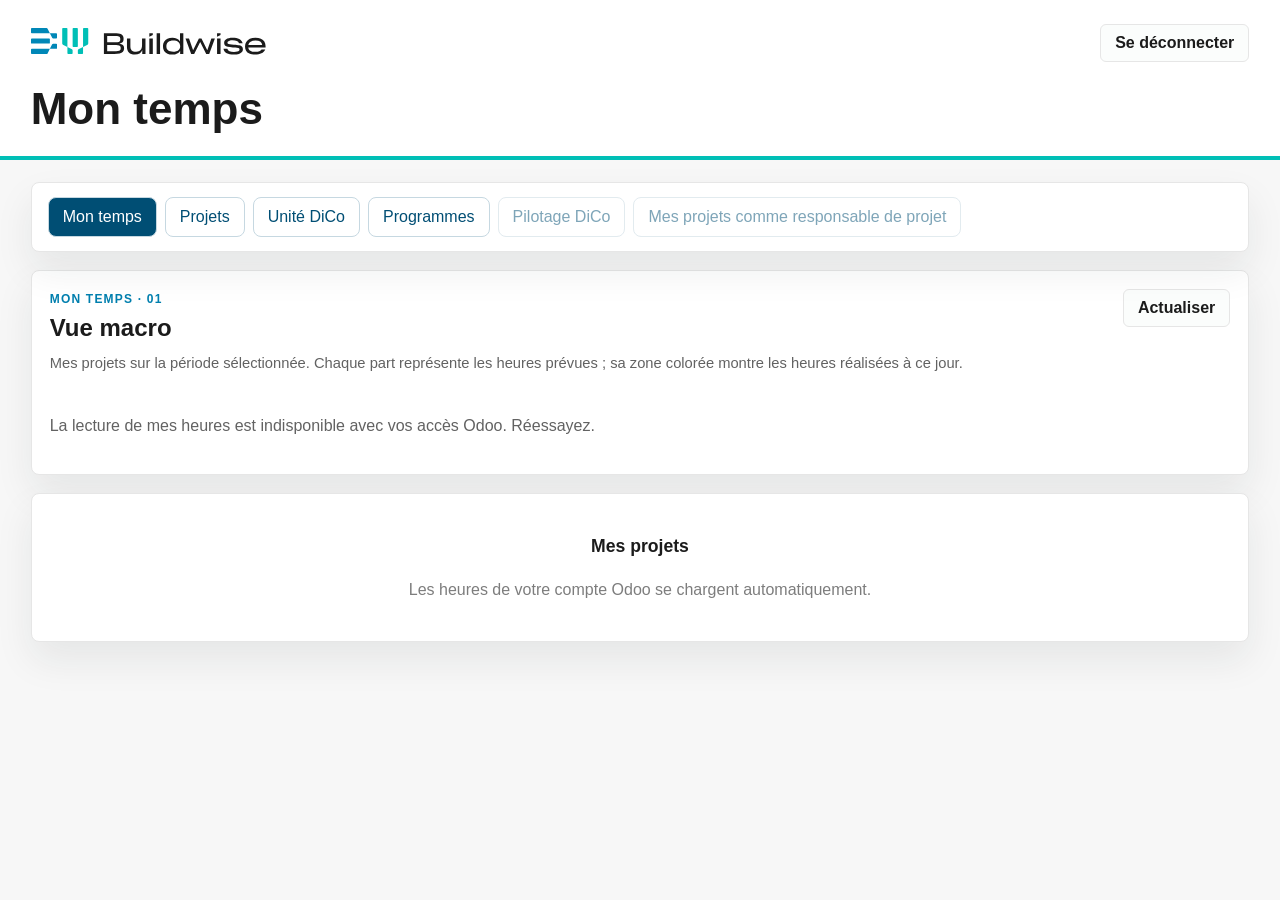
==== commit 0ca12c56: "Integrate dashboard portfolios, date scopes and read-only sources" ====
--- a/index.html
+++ b/index.html
@@ -1,11 +1,15 @@
 <!doctype html>
-<html lang="en">
+<html lang="fr">
 <head>
   <meta charset="utf-8">
   <meta name="viewport" content="width=device-width, initial-scale=1">
-  <title>Mon temps · Odoo Dashboard</title>
+  <title>Mon temps · Tableau de bord Odoo</title>
   <link rel="stylesheet" href="/personal-time.css">
+  <link rel="stylesheet" href="/personal-capacity.css">
+  <link rel="stylesheet" href="/project-card.css">
   <link rel="stylesheet" href="/project-browser.css">
+  <link rel="stylesheet" href="/unit-dico.css">
+  <link rel="stylesheet" href="/programme-browser.css">
   <link rel="stylesheet" href="/project-budget.css">
   <style>
     :root {
@@ -388,9 +392,10 @@
     #time-view { display: grid; gap: 18px; min-width: 0; }
     #time-view[data-personal="true"] .dico-project-prompt { display: none; }
     .personal-macro-heading { display: flex; align-items: start; justify-content: space-between; gap: 20px; flex-wrap: wrap; }
+    .personal-macro-heading > div { flex: 1 1 360px; min-width: 0; }
     .personal-macro-heading h2 { margin: 7px 0 10px; }
     .personal-section-label { color: var(--teal); font-size: .75rem; font-weight: 800; letter-spacing: .1em; text-transform: uppercase; }
-    .personal-macro-description { max-width: 64ch; color: #626262; line-height: 1.6; font-size: .92rem; }
+    .personal-macro-description { color: #626262; line-height: 1.6; font-size: .92rem; }
     .personal-macro-actions { display: flex; align-items: center; gap: 12px; }
     #personalTimeStatus:not(:empty) { margin-top: 20px; color: #626262; line-height: 1.5; }
     #personalTimeStatus:empty { display: none; }
@@ -412,6 +417,29 @@
     .dashboard-menu .year-chip {
       flex: 0 0 auto;
     }
+
+    .custom-date-control { position: relative; flex: 0 0 auto; margin-left: auto; }
+    .custom-date-toggle { display: inline-flex; align-items: center; gap: 7px; white-space: nowrap; }
+    .custom-date-toggle svg { width: 16px; height: 16px; }
+    .custom-date-panel {
+      position: absolute; right: 0; top: calc(100% + 10px); z-index: 110;
+      width: min(340px, calc(100vw - 48px)); padding: 16px;
+      background: var(--panel); border: 1px solid var(--line); border-radius: 10px;
+      box-shadow: var(--shadow);
+    }
+    .custom-date-panel[hidden] { display: none; }
+    .custom-date-fields { display: grid; grid-template-columns: minmax(0, 1fr) minmax(0, 1fr); gap: 12px; }
+    .custom-date-fields label { display: grid; gap: 6px; min-width: 0; font-size: .8rem; color: #626262; font-weight: 700; }
+    .custom-date-fields input {
+      width: 100%; min-width: 0; box-sizing: border-box; padding: 9px 8px;
+      font: inherit; font-size: .88rem; color: var(--ink); background: #fff;
+      border: 1px solid var(--line); border-radius: 6px;
+    }
+    .custom-date-fields input[aria-invalid="true"] { border-color: #ad4c38; }
+    .custom-date-help { margin: 10px 0 0; font-size: .75rem; line-height: 1.5; color: #626262; }
+    .custom-date-error { margin: 8px 0 0; font-size: .78rem; line-height: 1.4; color: #ad4c38; }
+    .custom-date-error:empty { display: none; }
+    .custom-date-reset { margin-top: 12px; font-size: .78rem; }
 
     .hours-scope-toggle {
       display: inline-flex;
@@ -1509,7 +1537,7 @@
           <input id="personalPlanFile" data-testid="personal-plan-file" type="file" accept=".xlsx,application/vnd.openxmlformats-officedocument.spreadsheetml.sheet">
         </label>
         <label class="file-picker" data-help="Actual hours for one or more projects: project row with employee rows below it and months as columns.">
-          <span>Project exports</span>
+          <span>Exports de projet</span>
           <input id="projectFiles" data-testid="project-files" type="file" multiple accept=".xlsx,application/vnd.openxmlformats-officedocument.spreadsheetml.sheet">
         </label>
         <label class="file-picker" data-help="Optional planning for projects: employees as rows, end-date month columns, planned hours as values.">
@@ -1526,29 +1554,52 @@
     <nav id="pilotage-nav" class="pilotage-nav" aria-label="Navigation du dashboard">
       <button type="button" data-view="time" aria-current="page">Mon temps</button>
       <button type="button" data-view="projects">Projets</button>
-      <button type="button" data-view="programmes" disabled>Programmes</button>
-      <button type="button" data-view="unit" disabled>Unité DiCo</button>
-      <button type="button" id="pilotage-my-projects" disabled>Mes projets comme project leader</button>
+      <button type="button" data-view="unit-dico">Unité DiCo</button>
+      <button type="button" data-view="programmes">Programmes</button>
+      <button type="button" data-view="unit" disabled>Pilotage DiCo</button>
+      <button type="button" id="pilotage-my-projects" disabled>Mes projets comme responsable de projet</button>
     </nav>
       <label id="hoursInclusionControl" class="hours-inclusion-control" hidden>
         <input id="includeOrmittersHours" type="checkbox" aria-describedby="subcontractorHoursNote">
-        <strong>Include Ormitters hours</strong>
+        <strong>Inclure les heures des Ormitters</strong>
       </label>
-      <div id="hoursScopeControl" class="hours-scope-toggle" role="group" aria-label="Hours scope" hidden>
-        <button id="hoursScopeMe" class="hours-scope-button" type="button" aria-pressed="true">Me</button>
-        <button id="hoursScopeWhole" class="hours-scope-button" type="button" aria-pressed="false">Whole Project</button>
+      <div id="hoursScopeControl" class="hours-scope-toggle" role="group" aria-label="Périmètre des heures" hidden>
+        <button id="hoursScopeMe" class="hours-scope-button" type="button" aria-pressed="true">Moi</button>
+        <button id="hoursScopeWhole" class="hours-scope-button" type="button" aria-pressed="false">Tout le projet</button>
       </div>
-      <div id="filterBar" class="filter-bar" aria-label="Années sélectionnées">
+      <div id="filterBar" class="filter-bar" aria-label="Période sélectionnée">
         <div class="filter-title">
           <strong>Période</strong>
           <span id="scopeText">Années disponibles</span>
         </div>
         <div id="yearChips" class="year-chips"></div>
+        <div id="customDateControl" class="custom-date-control" hidden>
+          <button id="customDateToggle" class="year-chip custom-date-toggle" type="button" aria-expanded="false" aria-pressed="false" aria-controls="customDatePanel">
+            <svg viewBox="0 0 24 24" fill="none" stroke="currentColor" stroke-width="1.8" aria-hidden="true"><rect x="3" y="5" width="18" height="16" rx="3"/><path d="M7 3v4M17 3v4M3 11h18M7 15h3M14 15h3"/></svg>
+            Période personnalisée
+          </button>
+          <div id="customDatePanel" class="custom-date-panel" role="group" aria-label="Période personnalisée" hidden>
+            <div class="custom-date-fields">
+              <label>Du<input id="customDateStart" type="date" min="0001-01-01" max="9998-12-31" aria-describedby="customDateHelp customDateError"></label>
+              <label>Au<input id="customDateEnd" type="date" min="0001-01-01" max="9998-12-31" aria-describedby="customDateHelp customDateError"></label>
+            </div>
+            <p id="customDateHelp" class="custom-date-help">Les deux dates sont incluses. La période s’applique automatiquement.</p>
+            <p id="customDateError" class="custom-date-error" role="status" aria-live="polite"></p>
+            <button id="customDateReset" class="year-chip custom-date-reset" type="button" hidden>Revenir aux années</button>
+          </div>
+        </div>
       </div>
       <p id="hoursScopeStatus" class="hours-scope-status" aria-live="polite" hidden></p>
     </section>
     <section id="personal-projects-view" hidden aria-label="Mes projets">
       <div id="personalProjectsContent"></div>
+    </section>
+    <section id="unit-dico-view" hidden aria-label="Unité DiCo">
+      <div id="unitDicoContent"></div>
+    </section>
+    <section id="programmes-view" hidden aria-label="Programmes">
+      <div id="programmesContent"></div>
+      <div id="programmeProjectsContent"></div>
     </section>
     <p id="pilotage-activation" class="pilotage-note" role="status" hidden></p>
     <section id="pilotage-view" hidden aria-label="Pilotage DiCo">
@@ -1560,7 +1611,7 @@
           <label>Responsable<select id="pilotage-owner"><option value="">Tous</option></select></label>
           <label>Statut<select id="pilotage-stage"><option value="">Tous</option></select></label>
           <label>Période<select id="pilotage-period"><option value="">Toutes les périodes</option></select></label>
-          <label class="pilotage-checkbox"><input type="checkbox" id="pilotage-leader">Project leader : moi</label>
+          <label class="pilotage-checkbox"><input type="checkbox" id="pilotage-leader">Responsable de projet : moi</label>
         </div>
         <p class="pilotage-note">La période sélectionne les projets dont les dates recouvrent l’année. Les heures restent des cumuls projet / horizon disponible ; aucun historique des chargements n’est conservé.</p>
       </div>
@@ -1582,6 +1633,8 @@
         </form>
       </div>
       <p id="personalTimeStatus" role="status" aria-live="polite">Chargement de mes heures…</p>
+      <div id="personalTimeRecommendations" hidden></div>
+      <div id="personalTimeCapacity" hidden></div>
       <div id="personalTimeContent"></div>
     </section>
     <p id="statusText" class="portfolio-message" role="alert" hidden></p>
@@ -1676,9 +1729,15 @@
   </main>
 
   <script src="/personal-time.js"></script>
+  <script src="/work-capacity.js"></script>
+  <script src="/personal-capacity.js"></script>
   <script src="/project-monthly.js"></script>
+  <script src="/project-planning.js"></script>
   <script src="/project-budget.js"></script>
+  <script src="/project-card.js"></script>
   <script src="/project-browser.js"></script>
+  <script src="/unit-dico.js"></script>
+  <script src="/programme-browser.js"></script>
   <script>
     (() => {
       "use strict";
@@ -1720,8 +1779,24 @@
         personalTimeLoading: false,
         personalTimeError: "",
         personalTimeFetchToken: 0,
+        personalTimeRecommendationTolerance: 15,
+        personalCapacityCache: new Map(),
+        personalCapacityGeneration: 0,
         hiddenPersonalProjects: new Set(),
         selectedPersonalProjectId: null,
+        unitDicoResult: null,
+        unitDicoLoading: false,
+        unitDicoError: "",
+        unitDicoFetchToken: 0,
+        selectedUnitProjectId: null,
+        programmeResult: null,
+        programmeLoading: false,
+        programmeError: "",
+        programmeFetchToken: 0,
+        selectedProgrammeId: null,
+        programmeProjectsCache: new Map(),
+        programmeProjectsFetchToken: 0,
+        selectedProgrammeProjectId: null,
         focusPersonalProjectDetail: false,
         focusPersonalProjectId: null,
         personalProjectHoursCache: new Map(),
@@ -1731,9 +1806,11 @@
         personalProjectView: new Map(),
         personalProjectConvention: new Map(),
         personalProjectExcludeOrmitterCosts: new Map(),
+        personalProjectShowBwPersonnelCosts: new Map(),
         personalProjectOrmitters: new Map(),
         personalProjectMonthlyMode: new Map(),
         personalProjectMonthlyEmployee: new Map(),
+        personalProjectPlannedMonthlyEmployee: new Map(),
         personalProjectMonthlyReveal: new Map(),
         portfolioProjects: [],
         portfolioPlanningError: null,
@@ -1759,14 +1836,21 @@
         errors: [],
         years: [],
         selectedYears: new Set(),
+        customDateRange: null,
+        customDatePanelOpen: false,
         activeProjectKey: "",
         projectFetchToken: 0
       };
 
       const els = {
         personalTimeContent: document.getElementById("personalTimeContent"),
+        personalTimeRecommendations: document.getElementById("personalTimeRecommendations"),
+        personalTimeCapacity: document.getElementById("personalTimeCapacity"),
         personalTimeStatus: document.getElementById("personalTimeStatus"),
         personalProjectsContent: document.getElementById("personalProjectsContent"),
+        unitDicoContent: document.getElementById("unitDicoContent"),
+        programmesContent: document.getElementById("programmesContent"),
+        programmeProjectsContent: document.getElementById("programmeProjectsContent"),
         hoursInclusionControl: document.getElementById("hoursInclusionControl"),
         hoursScopeControl: document.getElementById("hoursScopeControl"),
         subcontractorNotePanel: document.getElementById("subcontractorNotePanel"),
@@ -1792,6 +1876,13 @@
         filterBar: document.getElementById("filterBar"),
         yearChips: document.getElementById("yearChips"),
         scopeText: document.getElementById("scopeText"),
+        customDateControl: document.getElementById("customDateControl"),
+        customDateToggle: document.getElementById("customDateToggle"),
+        customDatePanel: document.getElementById("customDatePanel"),
+        customDateStart: document.getElementById("customDateStart"),
+        customDateEnd: document.getElementById("customDateEnd"),
+        customDateError: document.getElementById("customDateError"),
+        customDateReset: document.getElementById("customDateReset"),
         kpiGrid: document.getElementById("kpiGrid"),
         myHours: document.getElementById("myHours"),
         myProjectCount: document.getElementById("myProjectCount"),
@@ -1829,14 +1920,34 @@
       };
       loadSessionIdentity();
       fetchPersonalTime();
-      window.addEventListener("dashboard:viewchange", (event) => {
+      initializeCustomDateRangeControls();
+      window.addEventListener("dashboard:viewchange", handleDashboardViewChange);
+
+      function handleDashboardViewChange(event) {
+        if (state.dashboardView !== event.detail.view) {
+          const previousHost = state.dashboardView === "unit-dico" ? els.unitDicoContent :
+            state.dashboardView === "programmes" ? els.programmeProjectsContent :
+            state.dashboardView === "projects" ? els.personalProjectsContent : null;
+          if (previousHost) window.ProjectBrowser?.cleanup?.(previousHost);
+          if (["unit-dico", "programmes"].includes(state.dashboardView)) window.UnitDico?.cleanup?.(previousHost);
+        }
         if (event.detail.view === "projects" && state.dashboardView !== "projects") state.selectedPersonalProjectId = null;
         state.dashboardView = event.detail.view;
         els.filterBar.hidden = !["time", "projects"].includes(state.dashboardView);
         els.hoursInclusionControl.hidden = true;
         els.hoursScopeControl.hidden = true;
         renderPersonalProjects();
-      });
+        if (state.dashboardView === "unit-dico") {
+          fetchUnitDicoProjects();
+          loadSelectedProjectDetail();
+        }
+        if (state.dashboardView === "programmes") {
+          renderProgrammes();
+          fetchProgrammeCatalogue();
+          if (state.selectedProgrammeId) fetchProgrammeProjects(state.selectedProgrammeId);
+          loadSelectedProjectDetail();
+        }
+      }
       document.getElementById("logoutButton").addEventListener("click", async () => {
         try {
           const response = await fetch("/api/auth/logout", { method: "POST" });
@@ -1923,6 +2034,8 @@
 
       async function fetchPersonalTime() {
         const token = ++state.personalTimeFetchToken;
+        state.personalCapacityGeneration += 1;
+        state.personalCapacityCache.clear();
         state.personalTimeLoading = true;
         state.personalTimeError = "";
         setOdooButtonsDisabled(true);
@@ -1965,16 +2078,16 @@
           render();
         } catch (error) {
           if (token !== state.personalTimeFetchToken) return;
-          state.personalTimeError = error.message || "La lecture de mes heures est indisponible.";
+          state.personalTimeError = "La lecture de mes heures est indisponible avec vos accès Odoo. Réessayez.";
         } finally {
           if (token === state.personalTimeFetchToken) {
             state.personalTimeLoading = false;
             setOdooButtonsDisabled(false);
             renderPersonalTimeMacro();
             renderPersonalProjects();
-            if (state.dashboardView === "projects" && state.selectedPersonalProjectId != null) {
-              if (state.personalProjectView.get(String(state.selectedPersonalProjectId)) === "budget") loadPersonalProjectFinance(state.selectedPersonalProjectId);
-              else loadPersonalProjectHours(state.selectedPersonalProjectId);
+            if (["projects", "unit-dico", "programmes"].includes(state.dashboardView) && getSelectedDetailProjectId() != null) {
+              if (state.personalProjectView.get(String(getSelectedDetailProjectId())) === "budget") loadPersonalProjectFinance(getSelectedDetailProjectId());
+              else loadPersonalProjectHours(getSelectedDetailProjectId());
             }
           }
         }
@@ -1988,12 +2101,15 @@
         if (state.personalTimeResult?.planningError) messages.push("Le planning est indisponible. Les heures réalisées restent affichées dans la liste.");
         els.personalTimeStatus.textContent = messages.join(" ");
         els.personalTimeContent.setAttribute("aria-busy", String(state.personalTimeLoading));
+        renderPersonalRecommendations();
+        renderPersonalCapacity();
         if (!state.personalTimeResult) return;
-        const projects = window.PersonalTime.summarizeProjects(state.personalTimeResult, state.selectedYears);
-        const scopeLabel = Array.from(state.selectedYears).sort((a, b) => a - b).join(" · ");
+        const projects = window.PersonalTime.summarizeProjects(state.personalTimeResult, getPersonalTimeScope());
+        const scopeLabel = getPersonalTimeScopeLabel();
         window.PersonalTime.render(els.personalTimeContent, projects, {
           embedded: true,
           years: state.selectedYears,
+          scope: getPersonalTimeScope(),
           hiddenIds: state.hiddenPersonalProjects,
           scopeLabel,
           onToggle(id) {
@@ -2005,74 +2121,349 @@
         });
       }
 
+      function getPersonalCapacityYears(scope) {
+        if (scope && typeof scope === "object" && typeof scope.startDate === "string" && typeof scope.endDate === "string") {
+          if (!/^\d{4}-\d{2}-\d{2}$/.test(scope.startDate) || !/^\d{4}-\d{2}-\d{2}$/.test(scope.endDate) || scope.startDate > scope.endDate) return [];
+          const first = Number(scope.startDate.slice(0, 4)), last = Number(scope.endDate.slice(0, 4));
+          if (last - first >= 30) return [];
+          return Array.from({ length: last - first + 1 }, (_, index) => first + index);
+        }
+        return [...new Set(Array.from(scope || []))].filter(year => Number.isInteger(year) && year >= 1900 && year <= 2200).sort((a, b) => a - b);
+      }
+
+      async function fetchPersonalCapacity(years, key, entry, generation) {
+        try {
+          const result = await postOdooJson("/api/odoo/my-work-capacity", { years }, "Capacité de travail");
+          if (generation !== state.personalCapacityGeneration || state.personalCapacityCache.get(key) !== entry) return;
+          entry.result = result;
+        } catch (_) {
+          if (generation !== state.personalCapacityGeneration || state.personalCapacityCache.get(key) !== entry) return;
+          entry.error = "Le calendrier de travail ou les droits annuels sont indisponibles avec vos accès Odoo.";
+        } finally {
+          if (generation === state.personalCapacityGeneration && state.personalCapacityCache.get(key) === entry) {
+            entry.loading = false;
+            renderPersonalCapacity();
+          }
+        }
+      }
+
+      function renderPersonalCapacity() {
+        const container = els.personalTimeCapacity;
+        if (!container || !window.PersonalCapacity?.render || !window.WorkCapacity?.summarize) return;
+        container.hidden = !state.personalTimeResult;
+        if (!state.personalTimeResult) return;
+        const scope = getPersonalTimeScope(), years = getPersonalCapacityYears(scope), key = JSON.stringify(years);
+        let entry = state.personalCapacityCache.get(key);
+        if (!entry && years.length && years.length <= 30 && !state.personalTimeLoading) {
+          entry = { loading: true, result: null, error: "" };
+          state.personalCapacityCache.set(key, entry);
+          fetchPersonalCapacity(years, key, entry, state.personalCapacityGeneration);
+        }
+        let model = { status: "unavailable", availableHours: null, availableDays: null, years: [], warnings: [] };
+        if (entry?.result) {
+          try { model = window.WorkCapacity.summarize(entry.result, scope); }
+          catch (_) { /* Optional capacity cannot hide existing personal hours. */ }
+        }
+        const planningKnown = state.personalTimeResult.planning?.ok === true &&
+          !state.personalTimeResult.planningError && Array.isArray(state.personalTimeResult.planning.slots);
+        const projects = window.PersonalTime.summarizeProjects(state.personalTimeResult, scope);
+        model = { ...model, scopeLabel: getPersonalTimeScopeLabel(), plannedHours: planningKnown
+          ? projects.reduce((sum, project) => sum + project.planned, 0) : null };
+        window.PersonalCapacity.render(container, model, {
+          loading: Boolean(state.personalTimeLoading || entry?.loading),
+          error: entry?.error || (!years.length || years.length > 30 ? "Choisissez une période couvrant au maximum 30 années." : "")
+        });
+      }
+
+      function renderPersonalRecommendations() {
+        const container = els.personalTimeRecommendations;
+        if (!container || !window.PersonalTime?.buildRecommendations || !window.PersonalTime?.renderRecommendations) return;
+        container.hidden = !state.personalTimeResult;
+        if (!state.personalTimeResult) return;
+        const now = new Date();
+        const scope = getPersonalTimeScope();
+        const projects = window.PersonalTime.summarizeProjects(state.personalTimeResult, scope, now);
+        const model = window.PersonalTime.buildRecommendations(projects, scope, {
+          now, data: state.personalTimeResult, tolerancePercent: state.personalTimeRecommendationTolerance
+        });
+        window.PersonalTime.renderRecommendations(container, model, {
+          onToleranceChange(value) {
+            if (!Number.isFinite(value)) return;
+            state.personalTimeRecommendationTolerance = Math.max(0, Math.min(100, value));
+            renderPersonalRecommendations();
+          }
+        });
+      }
+
       function getScopedPersonalProjects() {
         if (!state.personalTimeResult || typeof window === "undefined" || !window.PersonalTime) return [];
         const catalogue = new Map((state.personalTimeResult.projects || []).map(project => [String(project.id), project]));
-        return window.PersonalTime.summarizeProjects(state.personalTimeResult, state.selectedYears)
+        return window.PersonalTime.summarizeProjects(state.personalTimeResult, getPersonalTimeScope())
           .filter(project => Number.isSafeInteger(Number(project.id)) && Number(project.id) > 0)
-          .map(project => ({ ...project, manager: catalogue.get(String(project.id))?.manager || null }));
+          .map(project => ({ ...project, manager: catalogue.get(String(project.id))?.manager || null,
+            startDate: catalogue.get(String(project.id))?.startDate || null,
+            endDate: catalogue.get(String(project.id))?.endDate || null,
+            totalBudget: catalogue.get(String(project.id))?.totalBudget || null }));
+      }
+
+      function getSelectedDetailProjectId() {
+        return state.dashboardView === "unit-dico" ? state.selectedUnitProjectId :
+          state.dashboardView === "programmes" ? state.selectedProgrammeProjectId : state.selectedPersonalProjectId;
+      }
+
+      function setSelectedDetailProjectId(id) {
+        if (state.dashboardView === "unit-dico") state.selectedUnitProjectId = id;
+        else if (state.dashboardView === "programmes") state.selectedProgrammeProjectId = id;
+        else state.selectedPersonalProjectId = id;
+      }
+
+      function getDetailProjectCatalogue(fullPersonalCatalogue = false) {
+        if (state.dashboardView === "unit-dico") return state.unitDicoResult?.projects || [];
+        if (state.dashboardView === "programmes") return state.programmeProjectsCache.get(state.selectedProgrammeId)?.result?.projects || [];
+        return fullPersonalCatalogue ? state.personalTimeResult?.projects || [] : getScopedPersonalProjects();
+      }
+
+      function loadSelectedProjectDetail() {
+        if (!["projects", "unit-dico", "programmes"].includes(state.dashboardView)) return;
+        const id = getSelectedDetailProjectId();
+        if (id == null) return;
+        if (state.personalProjectView.get(String(id)) === "budget") return loadPersonalProjectFinance(id);
+        return loadPersonalProjectHours(id);
+      }
+
+      function renderProgrammes() {
+        if (state.dashboardView !== "programmes" || !window.ProgrammeBrowser || !els.programmesContent) return;
+        window.ProgrammeBrowser.render(els.programmesContent, state.programmeResult || {}, {
+          selectedId: state.selectedProgrammeId, loading: state.programmeLoading, error: state.programmeError,
+          onSelect: chooseProgramme, onRetry: () => fetchProgrammeCatalogue(true)
+        });
+      }
+
+      function chooseProgramme(id) {
+        if (!window.ProgrammeBrowser?.PROGRAMMES.some(programme => programme.id === id) || state.selectedProgrammeId === id) return;
+        state.selectedProgrammeId = id;
+        state.selectedProgrammeProjectId = null;
+        state.focusPersonalProjectId = null;
+        state.focusPersonalProjectDetail = false;
+        renderPersonalProjects();
+        fetchProgrammeProjects(id);
+      }
+
+      async function fetchProgrammeProjects(id, force = false) {
+        if (!window.ProgrammeBrowser?.PROGRAMMES.some(programme => programme.id === id)) return;
+        const cached = state.programmeProjectsCache.get(id);
+        if (cached?.loading || (!force && cached?.result)) return;
+        const entry = { result: null, loading: true, error: "", token: ++state.programmeProjectsFetchToken };
+        state.programmeProjectsCache.set(id, entry);
+        if (state.dashboardView === "programmes" && state.selectedProgrammeId === id) renderPersonalProjects();
+        try {
+          const result = await postOdooJson("/api/odoo/programme-projects", { programmeId: id }, "Projets du programme");
+          if (state.programmeProjectsCache.get(id) !== entry) return;
+          if (result.programme?.id !== id || !Array.isArray(result.projects) ||
+            result.projects.some(project => !Number.isSafeInteger(project.id) || project.id <= 0) ||
+            new Set(result.projects.map(project => project.id)).size !== result.projects.length) {
+            throw new Error("Les projets reçus ne correspondent pas au programme sélectionné.");
+          }
+          entry.result = result;
+          if (force && state.dashboardView === "programmes" && state.selectedProgrammeId === id) {
+            state.personalProjectHoursGeneration += 1;
+            state.personalProjectHoursCache.clear();
+            state.personalProjectFinanceGeneration += 1;
+            state.personalProjectFinanceCache.clear();
+          }
+          if (state.selectedProgrammeId === id && !result.projects.some(project => project.id === state.selectedProgrammeProjectId)) {
+            state.selectedProgrammeProjectId = null;
+          }
+        } catch (_) {
+          if (state.programmeProjectsCache.get(id) !== entry) return;
+          entry.error = "Les projets de ce programme sont indisponibles avec vos accès Odoo. Réessayez.";
+        } finally {
+          if (state.programmeProjectsCache.get(id) === entry) {
+            entry.loading = false;
+            if (state.dashboardView === "programmes" && state.selectedProgrammeId === id) {
+              renderPersonalProjects();
+              loadSelectedProjectDetail();
+            }
+          }
+        }
+      }
+
+      async function fetchProgrammeCatalogue(force = false) {
+        if (!force && (state.programmeLoading || state.programmeResult)) return;
+        const token = ++state.programmeFetchToken;
+        state.programmeLoading = true;
+        state.programmeError = "";
+        renderProgrammes();
+        try {
+          const result = await postOdooJson("/api/odoo/programmes-catalogue", {}, "Programmes");
+          if (token !== state.programmeFetchToken) return;
+          state.programmeResult = { programmes: window.ProgrammeBrowser.normalizeCatalogue(result) };
+        } catch (error) {
+          if (token !== state.programmeFetchToken) return;
+          state.programmeError = "Les portraits des responsables sont indisponibles. Réessayez.";
+        } finally {
+          if (token === state.programmeFetchToken) {
+            state.programmeLoading = false;
+            renderProgrammes();
+          }
+        }
+      }
+
+      async function fetchUnitDicoProjects(force = false) {
+        if (!force && (state.unitDicoLoading || state.unitDicoResult)) return;
+        const token = ++state.unitDicoFetchToken;
+        state.unitDicoLoading = true;
+        state.unitDicoError = "";
+        renderPersonalProjects();
+        try {
+          const result = await postOdooJson("/api/odoo/unit-dico-projects", {}, "Projets Unité DiCo");
+          if (token !== state.unitDicoFetchToken) return;
+          if (result.unit?.id !== 206 || result.responsibleField !== "lead_unit_id" || !Array.isArray(result.projects) ||
+            result.projects.some(project => !Number.isSafeInteger(project.id) || project.id <= 0)) {
+            throw new Error("Les projets reçus ne correspondent pas à l’unité DiCo attendue.");
+          }
+          state.unitDicoResult = result;
+          if (force) {
+            state.personalProjectHoursGeneration += 1;
+            state.personalProjectHoursCache.clear();
+            state.personalProjectFinanceGeneration += 1;
+            state.personalProjectFinanceCache.clear();
+          }
+          if (!result.projects.some(project => project.id === state.selectedUnitProjectId)) state.selectedUnitProjectId = null;
+        } catch (error) {
+          if (token !== state.unitDicoFetchToken) return;
+          state.unitDicoResult = null;
+          state.selectedUnitProjectId = null;
+          state.unitDicoError = "Les projets de l’unité DiCo sont indisponibles avec vos accès Odoo. Réessayez.";
+        } finally {
+          if (token === state.unitDicoFetchToken) {
+            state.unitDicoLoading = false;
+            renderPersonalProjects();
+            loadSelectedProjectDetail();
+          }
+        }
       }
 
       function renderPersonalProjects() {
-        if (typeof window === "undefined" || !window.ProjectBrowser || !els.personalProjectsContent) return;
-        const projects = getScopedPersonalProjects();
-        const rememberedView = state.personalProjectView.get(String(state.selectedPersonalProjectId));
-        if (rememberedView === "budget" && state.selectedPersonalProjectId != null &&
-          !projects.some(project => String(project.id) === String(state.selectedPersonalProjectId))) {
-          const selected = state.personalTimeResult?.projects?.find(project => String(project.id) === String(state.selectedPersonalProjectId));
+        if (!["projects", "unit-dico", "programmes"].includes(state.dashboardView)) {
+          updatePersonalProjectFilterVisibility();
+          return;
+        }
+        const unitView = state.dashboardView === "unit-dico";
+        const programmeView = state.dashboardView === "programmes";
+        const programme = programmeView ? window.ProgrammeBrowser?.PROGRAMMES.find(row => row.id === state.selectedProgrammeId) : null;
+        const catalogue = programmeView ? state.programmeProjectsCache.get(state.selectedProgrammeId) : null;
+        const container = unitView ? els.unitDicoContent : programmeView ? els.programmeProjectsContent : els.personalProjectsContent;
+        if (typeof window === "undefined" || !window.ProjectBrowser || !container) return;
+        if (programmeView && !programme) {
+          window.ProjectBrowser.cleanup?.(container);
+          window.UnitDico?.cleanup?.(container);
+          container.replaceChildren();
+          updatePersonalProjectFilterVisibility();
+          return;
+        }
+        const projects = getDetailProjectCatalogue();
+        const rememberedView = state.personalProjectView.get(String(getSelectedDetailProjectId()));
+        if (!unitView && !programmeView && rememberedView === "budget" && getSelectedDetailProjectId() != null &&
+          !projects.some(project => String(project.id) === String(getSelectedDetailProjectId()))) {
+          const selected = state.personalTimeResult?.projects?.find(project => String(project.id) === String(getSelectedDetailProjectId()));
           if (selected) projects.push(selected);
         }
-        if (!projects.some(project => String(project.id) === String(state.selectedPersonalProjectId))) state.selectedPersonalProjectId = null;
-        const panel = state.personalProjectView.get(String(state.selectedPersonalProjectId)) || "hours";
-        const hours = state.personalProjectHoursCache.get(String(state.selectedPersonalProjectId));
+        if (!projects.some(project => String(project.id) === String(getSelectedDetailProjectId()))) setSelectedDetailProjectId(null);
+        if ((unitView || programmeView) && getSelectedDetailProjectId() == null) {
+          window.ProjectBrowser.cleanup?.(container);
+          window.UnitDico?.render(container, programmeView ? catalogue?.result : state.unitDicoResult, {
+            loading: programmeView ? catalogue?.loading : state.unitDicoLoading,
+            error: programmeView ? catalogue?.error : state.unitDicoError,
+            ...(programmeView ? {
+              projectsHeading: `${programme.code} · 01 / Projets · ${programme.subtitle}`,
+              caption: "Liste de projets associée à ce programme, sur leur durée totale. Affectation définie dans le dashboard ; accès Odoo respectés.",
+              legend: `Choisir un projet ${programme.code}`, radioName: "programme-project",
+              loadingMessage: `Chargement des projets ${programme.code}…`,
+              unavailableMessage: `Les projets ${programme.code} sont indisponibles.`,
+              emptyMessage: `Aucun projet ${programme.code} accessible.`,
+              heading: `${programme.code} · 02 / Calendrier des projets`,
+              regionLabel: `Calendrier de durée des projets ${programme.code}, défilement horizontal disponible`,
+              concurrencyHeading: `${programme.code} · 03 / Projets simultanés`
+            } : {}),
+            onRetry: () => programmeView ? fetchProgrammeProjects(programme.id, true) : fetchUnitDicoProjects(true),
+            onRefresh: () => programmeView ? fetchProgrammeProjects(programme.id, true) : fetchUnitDicoProjects(true),
+            onSelect: choosePersonalProject, focusProjectId: state.focusPersonalProjectId
+          });
+          state.focusPersonalProjectId = null;
+          state.focusPersonalProjectDetail = false;
+          updatePersonalProjectFilterVisibility();
+          return;
+        }
+        const panel = state.personalProjectView.get(String(getSelectedDetailProjectId())) || "hours";
+        const hours = state.personalProjectHoursCache.get(String(getSelectedDetailProjectId()));
         const monthly = panel === "hours" && hours?.result ? summarizePersonalProjectMonthly(hours.result) : null;
-        const calendarScope = hours?.result ? window.PersonalTime.projectCalendarProgress(state.selectedYears,
+        const plannedMonthly = panel === "hours" && hours?.result ? summarizePersonalProjectPlanningMonthly(hours.result) : null;
+        const calendarScope = hours?.result ? window.PersonalTime.projectCalendarProgress(getPersonalTimeScope(),
           hours.result.lifetime?.startDate, hours.result.lifetime?.endDate, new Date()) : null;
-        const projectKey = String(state.selectedPersonalProjectId);
+        const projectKey = String(getSelectedDetailProjectId());
         let monthlyEmployeeId = state.personalProjectMonthlyEmployee.get(projectKey) ?? null;
         if (monthly && !monthly.employees.some(employee => String(employee.id) === monthlyEmployeeId)) {
           state.personalProjectMonthlyEmployee.delete(projectKey);
           monthlyEmployeeId = null;
         }
-        window.ProjectBrowser.render(els.personalProjectsContent, {
+        let plannedMonthlyEmployeeId = state.personalProjectPlannedMonthlyEmployee.get(projectKey) ?? null;
+        if (plannedMonthly && !plannedMonthly.employees.some(employee => String(employee.id) === plannedMonthlyEmployeeId)) {
+          state.personalProjectPlannedMonthlyEmployee.delete(projectKey);
+          plannedMonthlyEmployeeId = null;
+        }
+        if (unitView || programmeView) window.UnitDico?.cleanup?.(container);
+        window.ProjectBrowser.render(container, {
           projects,
-          selectedId: state.selectedPersonalProjectId,
-          loading: state.personalTimeLoading,
-          error: state.personalTimeError,
+          timelineRenderer: window.UnitDico,
+          selectedId: getSelectedDetailProjectId(),
+          loading: unitView ? state.unitDicoLoading : programmeView ? catalogue?.loading : state.personalTimeLoading,
+          error: unitView ? state.unitDicoError : programmeView ? catalogue?.error : state.personalTimeError,
           focusDetail: state.focusPersonalProjectDetail,
           focusProjectId: state.focusPersonalProjectId,
           years: state.selectedYears,
+          scope: getPersonalTimeScope(),
+          scopeLabel: getPersonalTimeScopeLabel(),
           panel,
           finance: {
             ...(state.personalProjectFinanceCache.get(projectKey) || { result: null, loading: panel === "budget", error: "" }),
             selectedConventionId: state.personalProjectConvention.get(projectKey) ?? null,
-            excludeOrmitterCosts: state.personalProjectExcludeOrmitterCosts.get(projectKey) === true
+            excludeOrmitterCosts: state.personalProjectExcludeOrmitterCosts.get(projectKey) === true,
+            showBwPersonnelCosts: state.personalProjectShowBwPersonnelCosts.get(projectKey) === true
           },
-          detail: state.selectedPersonalProjectId == null ? null : {
+          detail: getSelectedDetailProjectId() == null ? null : {
             personal: hours?.result ? summarizePersonalProjectHours(hours.result, true) : null,
             project: hours?.result ? summarizePersonalProjectHours(hours.result, false) : null,
             lifetime: hours?.result ? summarizeLifetimeProjectHours(hours.result) : null,
             monthly,
+            plannedMonthly,
+            planningInfo: hours?.result && window.ProjectPlanning ? window.ProjectPlanning.summarize(hours.result, {
+              now: new Date(),
+              includeOrmitters: false
+            }) : null,
             monthlyEmployeeId,
-            monthlyMode: state.personalProjectMonthlyMode.get(String(state.selectedPersonalProjectId)) || "monthly",
-            monthlyRevealKey: state.personalProjectMonthlyReveal.get(String(state.selectedPersonalProjectId)) || 0,
+            plannedMonthlyEmployeeId,
+            monthlyMode: state.personalProjectMonthlyMode.get(String(getSelectedDetailProjectId())) || "monthly",
+            monthlyRevealKey: state.personalProjectMonthlyReveal.get(String(getSelectedDetailProjectId())) || 0,
             loading: hours?.loading ?? !hours?.error,
             error: hours?.error || "",
             hasOrmitters: hours?.result ? hasProjectOrmitters(hours.result) : false,
-            includeOrmitters: Boolean(hours?.result && hasProjectOrmitters(hours.result) && state.personalProjectOrmitters.get(String(state.selectedPersonalProjectId)) === true),
+            includeOrmitters: Boolean(hours?.result && hasProjectOrmitters(hours.result) && state.personalProjectOrmitters.get(String(getSelectedDetailProjectId())) === true),
             calendarFraction: calendarScope?.fraction ?? null,
             calendarScope
           },
           onSelect: choosePersonalProject,
           onBack: clearPersonalProject,
           onViewChange: setPersonalProjectView,
-          onBudgetRetry: () => loadPersonalProjectFinance(state.selectedPersonalProjectId, true),
+          onBudgetRetry: () => loadPersonalProjectFinance(getSelectedDetailProjectId(), true),
           onConventionChange: setPersonalProjectConvention,
           onExcludeOrmitterCostsChange: setPersonalProjectExcludeOrmitterCosts,
+          onShowBwPersonnelCostsChange: setPersonalProjectShowBwPersonnelCosts,
           onIncludeOrmittersChange: setPersonalProjectOrmitters,
           onMonthlyModeChange: setPersonalProjectMonthlyMode,
           onMonthlyEmployeeChange: setPersonalProjectMonthlyEmployee,
-          onRetry: () => loadPersonalProjectHours(state.selectedPersonalProjectId, true)
+          onPlannedMonthlyEmployeeChange: setPersonalProjectPlannedMonthlyEmployee,
+          onRetry: () => loadPersonalProjectHours(getSelectedDetailProjectId(), true)
         });
         state.focusPersonalProjectDetail = false;
         state.focusPersonalProjectId = null;
@@ -2080,14 +2471,17 @@
       }
 
       function updatePersonalProjectFilterVisibility() {
-        els.filterBar.hidden = !["time", "projects"].includes(state.dashboardView) ||
-          (state.dashboardView === "projects" && state.selectedPersonalProjectId != null &&
-            state.personalProjectView.get(String(state.selectedPersonalProjectId)) === "budget");
+        const selectedId = getSelectedDetailProjectId();
+        const projectView = ["projects", "unit-dico", "programmes"].includes(state.dashboardView);
+        els.filterBar.hidden = !(state.dashboardView === "time" || state.dashboardView === "projects" ||
+          ["unit-dico", "programmes"].includes(state.dashboardView) && selectedId != null) ||
+          (projectView && selectedId != null && state.personalProjectView.get(String(selectedId)) === "budget");
+        if (els.filterBar.hidden && state.customDatePanelOpen) setCustomDatePanelOpen(false);
       }
 
       function setPersonalProjectView(panel) {
-        if (!["hours", "budget"].includes(panel) || state.selectedPersonalProjectId == null) return;
-        const id = state.selectedPersonalProjectId;
+        if (!["hours", "budget"].includes(panel) || getSelectedDetailProjectId() == null) return;
+        const id = getSelectedDetailProjectId();
         const key = String(id);
         if ((state.personalProjectView.get(key) || "hours") === panel) return;
         state.personalProjectView.set(key, panel);
@@ -2097,7 +2491,7 @@
       }
 
       function setPersonalProjectConvention(id) {
-        const key = String(state.selectedPersonalProjectId);
+        const key = String(getSelectedDetailProjectId());
         const finance = state.personalProjectFinanceCache.get(key)?.result;
         if (!finance?.conventions?.some(budget => String(budget.id) === String(id))) return;
         state.personalProjectConvention.set(key, String(id));
@@ -2105,24 +2499,33 @@
       }
 
       function setPersonalProjectExcludeOrmitterCosts(exclude) {
-        if (state.selectedPersonalProjectId == null || typeof exclude !== "boolean") return;
-        const key = String(state.selectedPersonalProjectId);
+        if (getSelectedDetailProjectId() == null || typeof exclude !== "boolean") return;
+        const key = String(getSelectedDetailProjectId());
         if (!state.personalProjectFinanceCache.get(key)?.result) return;
         if ((state.personalProjectExcludeOrmitterCosts.get(key) === true) === exclude) return;
         state.personalProjectExcludeOrmitterCosts.set(key, exclude);
         renderPersonalProjects();
       }
 
+      function setPersonalProjectShowBwPersonnelCosts(show) {
+        if (getSelectedDetailProjectId() == null || typeof show !== "boolean") return;
+        const key = String(getSelectedDetailProjectId());
+        if (!state.personalProjectFinanceCache.get(key)?.result) return;
+        if ((state.personalProjectShowBwPersonnelCosts.get(key) === true) === show) return;
+        state.personalProjectShowBwPersonnelCosts.set(key, show);
+        renderPersonalProjects();
+      }
+
       function choosePersonalProject(id) {
-        if (!getScopedPersonalProjects().some(project => String(project.id) === String(id))) return;
-        state.selectedPersonalProjectId = id;
+        if (!getDetailProjectCatalogue().some(project => String(project.id) === String(id))) return;
+        setSelectedDetailProjectId(id);
         state.focusPersonalProjectDetail = true;
         renderPersonalProjects();
         if (state.personalProjectView.get(String(id)) === "budget") loadPersonalProjectFinance(id);
         else loadPersonalProjectHours(id);
       }
 
-      function summarizePersonalProjectHours(result, personal = false, now = new Date(), years = state.selectedYears) {
+      function summarizePersonalProjectHours(result, personal = false, now = new Date(), years = getPersonalTimeScope()) {
         const projectId = Number(result.project.id);
         const ownIds = new Set((result.employee?.ids || []).map(String));
         const resourceIds = new Set((result.employee?.resourceIds || []).map(String));
@@ -2229,7 +2632,7 @@
       }
 
       function setPersonalProjectOrmitters(include) {
-        const key = String(state.selectedPersonalProjectId);
+        const key = String(getSelectedDetailProjectId());
         const result = state.personalProjectHoursCache.get(key)?.result;
         if (!result || !hasProjectOrmitters(result)) return;
         if ((state.personalProjectOrmitters.get(key) === true) === (include === true)) return;
@@ -2240,8 +2643,8 @@
 
       function setPersonalProjectMonthlyMode(mode) {
         if (mode !== "monthly" && mode !== "cumulative") return;
-        const key = String(state.selectedPersonalProjectId);
-        if (!getScopedPersonalProjects().some(project => String(project.id) === key)) return;
+        const key = String(getSelectedDetailProjectId());
+        if (!getDetailProjectCatalogue().some(project => String(project.id) === key)) return;
         if ((state.personalProjectMonthlyMode.get(key) || "monthly") === mode) return;
         state.personalProjectMonthlyMode.set(key, mode);
         state.personalProjectMonthlyReveal.set(key, (state.personalProjectMonthlyReveal.get(key) || 0) + 1);
@@ -2259,9 +2662,9 @@
       }
 
       function setPersonalProjectMonthlyEmployee(employeeId) {
-        const key = String(state.selectedPersonalProjectId);
+        const key = String(getSelectedDetailProjectId());
         const result = state.personalProjectHoursCache.get(key)?.result;
-        if (!result || !getScopedPersonalProjects().some(project => String(project.id) === key)) return;
+        if (!result || !getDetailProjectCatalogue().some(project => String(project.id) === key)) return;
         const selected = employeeId == null ? null : String(employeeId);
         if (selected !== null && !summarizePersonalProjectMonthly(result)?.employees.some(employee => String(employee.id) === selected)) return;
         if ((state.personalProjectMonthlyEmployee.get(key) ?? null) === selected) return;
@@ -2271,9 +2674,32 @@
         renderPersonalProjects();
       }
 
+      function summarizePersonalProjectPlanningMonthly(result) {
+        if (typeof window.ProjectMonthly?.summarizePlanning !== "function") return null;
+        const key = String(result.project.id);
+        return window.ProjectMonthly.summarizePlanning(result, {
+          now: new Date(),
+          mode: state.personalProjectMonthlyMode.get(key) || "monthly",
+          includeOrmitters: hasProjectOrmitters(result) && state.personalProjectOrmitters.get(key) === true
+        });
+      }
+
+      function setPersonalProjectPlannedMonthlyEmployee(employeeId) {
+        const key = String(getSelectedDetailProjectId());
+        const result = state.personalProjectHoursCache.get(key)?.result;
+        if (!result || !getDetailProjectCatalogue().some(project => String(project.id) === key)) return;
+        const selected = employeeId == null ? null : String(employeeId);
+        if (selected !== null && !summarizePersonalProjectPlanningMonthly(result)?.employees.some(employee => String(employee.id) === selected)) return;
+        if ((state.personalProjectPlannedMonthlyEmployee.get(key) ?? null) === selected) return;
+        if (selected === null) state.personalProjectPlannedMonthlyEmployee.delete(key);
+        else state.personalProjectPlannedMonthlyEmployee.set(key, selected);
+        state.personalProjectMonthlyReveal.set(key, (state.personalProjectMonthlyReveal.get(key) || 0) + 1);
+        renderPersonalProjects();
+      }
+
       async function loadPersonalProjectHours(id, force = false) {
         if (!Number.isSafeInteger(Number(id)) || Number(id) <= 0 ||
-          !getScopedPersonalProjects().some(project => String(project.id) === String(id))) return;
+          !getDetailProjectCatalogue().some(project => String(project.id) === String(id))) return;
         const key = String(id);
         const cached = state.personalProjectHoursCache.get(key);
         if (cached?.loading || (!force && cached?.result)) return;
@@ -2290,7 +2716,7 @@
           entry.result = result;
         } catch (error) {
           if (generation !== state.personalProjectHoursGeneration) return;
-          entry.error = error.message || "Les heures du projet sont indisponibles. Réessayez.";
+          entry.error = "Les heures du projet sont indisponibles avec vos accès Odoo. Réessayez.";
         } finally {
           if (generation === state.personalProjectHoursGeneration) {
             entry.loading = false;
@@ -2300,14 +2726,14 @@
       }
 
       function clearPersonalProject() {
-        state.focusPersonalProjectId = state.selectedPersonalProjectId;
-        state.selectedPersonalProjectId = null;
+        state.focusPersonalProjectId = getSelectedDetailProjectId();
+        setSelectedDetailProjectId(null);
         renderPersonalProjects();
       }
 
       async function loadPersonalProjectFinance(id, force = false) {
         if (!Number.isSafeInteger(Number(id)) || Number(id) <= 0 ||
-          !state.personalTimeResult?.projects?.some(project => String(project.id) === String(id))) return;
+          !getDetailProjectCatalogue(true).some(project => String(project.id) === String(id))) return;
         const key = String(id);
         const cached = state.personalProjectFinanceCache.get(key);
         if (cached?.loading || (!force && cached?.result)) return;
@@ -2329,7 +2755,7 @@
           }
         } catch (error) {
           if (generation !== state.personalProjectFinanceGeneration) return;
-          entry.error = error.message || "Le budget du projet est indisponible. Réessayez.";
+          entry.error = "Le budget du projet est indisponible avec vos accès Odoo. Réessayez.";
         } finally {
           if (generation === state.personalProjectFinanceGeneration) {
             entry.loading = false;
@@ -4548,7 +4974,86 @@
 
       function renderYearFilters() {
         renderYearFilterControl(els.filterBar, els.scopeText, els.yearChips);
+        syncCustomDateRangeControls();
         updatePersonalProjectFilterVisibility();
+      }
+
+      function getPersonalTimeScope() {
+        return state.customDateRange || state.selectedYears;
+      }
+
+      function getPersonalTimeScopeLabel() {
+        if (state.customDateRange) {
+          const display = value => value.split("-").reverse().join("/");
+          return `${display(state.customDateRange.startDate)} – ${display(state.customDateRange.endDate)}`;
+        }
+        return Array.from(state.selectedYears).sort((a, b) => a - b).join(" · ");
+      }
+
+      function syncCustomDateRangeControls() {
+        if (!els.customDateControl) return;
+        els.customDateControl.hidden = !state.personalTimeResult;
+        els.customDatePanel.hidden = !state.customDatePanelOpen;
+        els.customDateToggle.setAttribute("aria-expanded", String(state.customDatePanelOpen));
+        els.customDateToggle.setAttribute("aria-pressed", String(Boolean(state.customDateRange)));
+        els.customDateToggle.classList.toggle("active", Boolean(state.customDateRange));
+        els.customDateReset.hidden = !state.customDateRange;
+      }
+
+      function setCustomDatePanelOpen(open, restoreFocus = false) {
+        state.customDatePanelOpen = Boolean(open);
+        if (open && !els.customDateStart.value && !els.customDateEnd.value) {
+          const years = Array.from(state.selectedYears).sort((a, b) => a - b);
+          const first = years[0] || CURRENT_YEAR, last = years.at(-1) || first;
+          els.customDateStart.value = state.customDateRange?.startDate || `${String(first).padStart(4, "0")}-01-01`;
+          els.customDateEnd.value = state.customDateRange?.endDate || `${String(last).padStart(4, "0")}-12-31`;
+        }
+        syncCustomDateRangeControls();
+        if (restoreFocus) els.customDateToggle.focus();
+      }
+
+      function applyCustomDateRange() {
+        const range = { startDate: els.customDateStart.value, endDate: els.customDateEnd.value };
+        const normalized = window.PersonalTime?.normalizeScope(range);
+        const valid = normalized?.kind === "range";
+        els.customDateStart.setAttribute("aria-invalid", String(!valid));
+        els.customDateEnd.setAttribute("aria-invalid", String(!valid));
+        els.customDateError.textContent = valid ? "" : !range.startDate || !range.endDate
+          ? "Choisissez une date de début et une date de fin."
+          : range.startDate > range.endDate ? "La date de fin doit être égale ou postérieure à la date de début."
+          : "Vérifiez les dates de début et de fin.";
+        if (!valid) return;
+        if (state.customDateRange?.startDate === range.startDate && state.customDateRange?.endDate === range.endDate) return;
+        state.customDateRange = range;
+        render();
+      }
+
+      function clearCustomDateRange() {
+        state.customDateRange = null;
+        state.customDatePanelOpen = false;
+        els.customDateStart.value = "";
+        els.customDateEnd.value = "";
+        els.customDateStart.setAttribute("aria-invalid", "false");
+        els.customDateEnd.setAttribute("aria-invalid", "false");
+        els.customDateError.textContent = "";
+        syncCustomDateRangeControls();
+      }
+
+      function initializeCustomDateRangeControls() {
+        els.customDateToggle.addEventListener("click", () => setCustomDatePanelOpen(!state.customDatePanelOpen));
+        els.customDateStart.addEventListener("change", applyCustomDateRange);
+        els.customDateEnd.addEventListener("change", applyCustomDateRange);
+        els.customDateReset.addEventListener("click", () => {
+          clearCustomDateRange(); render(); els.customDateToggle.focus();
+        });
+        document.addEventListener("keydown", event => {
+          if (event.key === "Escape" && state.customDatePanelOpen && !els.filterBar.hidden) {
+            event.preventDefault(); setCustomDatePanelOpen(false, true);
+          }
+        });
+        document.addEventListener("pointerdown", event => {
+          if (state.customDatePanelOpen && !els.customDateControl.contains(event.target)) setCustomDatePanelOpen(false);
+        });
       }
 
       function renderYearFilterControl(container, scopeText, chips) {
@@ -4556,32 +5061,38 @@
           return;
         }
 
-        container.classList.toggle("visible", state.years.length > 0);
-        chips.innerHTML = "";
+        const focusedYear = document.activeElement?.getAttribute("data-scope-year");
+        container.classList.toggle("visible", state.years.length > 0 || Boolean(state.personalTimeResult));
+        chips.replaceChildren();
         if (!state.years.length) {
-          scopeText.textContent = state.personalTimeResult ? "Années disponibles" : "All available months";
+          scopeText.textContent = state.customDateRange ? getPersonalTimeScopeLabel() : state.personalTimeResult ? "Années disponibles" : "Tous les mois disponibles";
           return;
         }
 
-        const allActive = state.selectedYears.size === state.years.length;
-        scopeText.textContent = allActive
-          ? (state.personalTimeResult ? "Toutes les années" : "All available months")
+        const allActive = !state.customDateRange && state.selectedYears.size === state.years.length;
+        scopeText.textContent = state.customDateRange ? getPersonalTimeScopeLabel() : allActive
+          ? (state.personalTimeResult ? "Toutes les années" : "Tous les mois disponibles")
           : Array.from(state.selectedYears).sort((a, b) => a - b).join(", ");
 
-        chips.appendChild(makeYearButton(state.personalTimeResult ? "Toutes" : "All", allActive, () => selectAllYears()));
+        chips.append(makeYearButton(state.personalTimeResult ? "Toutes" : "All", allActive, () => selectAllYears()));
         state.years.forEach((year) => {
-          chips.appendChild(makeYearButton(String(year), state.selectedYears.has(year), () => toggleSelectedYear(year)));
-        });
+          chips.append(makeYearButton(String(year), !state.customDateRange && state.selectedYears.has(year), () => toggleSelectedYear(year)));
+        });
+        if (focusedYear) Array.from(chips.querySelectorAll("[data-scope-year]"))
+          .find(button => button.getAttribute("data-scope-year") === focusedYear)?.focus();
       }
 
       function selectAllYears() {
+        clearCustomDateRange();
         state.selectedYears = new Set(state.years);
         render();
       }
 
       function toggleSelectedYear(year) {
+        const wasCustom = Boolean(state.customDateRange);
+        clearCustomDateRange();
         const currentlyAll = state.selectedYears.size === state.years.length;
-        if (currentlyAll) {
+        if (wasCustom || currentlyAll) {
           state.selectedYears = new Set([year]);
         } else if (state.selectedYears.has(year) && state.selectedYears.size > 1) {
           state.selectedYears.delete(year);
@@ -4596,6 +5107,7 @@
         button.type = "button";
         button.className = `year-chip${active ? " active" : ""}`;
         button.textContent = label;
+        button.setAttribute("data-scope-year", label);
         button.setAttribute("aria-pressed", String(active));
         button.addEventListener("click", onClick);
         return button;
--- a/personal-time.css
+++ b/personal-time.css
@@ -155,6 +155,7 @@
 .personal-time-legend-button.is-hidden .personal-time-legend-badge { opacity: 0.55; }
 .personal-time-legend-badge { width: fit-content; max-width: 100%; border-radius: 5px; padding: 3px 6px; font-size: 10px; line-height: 1.4; overflow-wrap: anywhere; }
 .personal-time-legend-badge.is-overrun { background: #fcf0e7; color: #9e5c21; }
+.personal-time-legend-badge.is-below { background: #edf3f6; color: #4e7081; }
 .personal-time-legend-badge.is-unknown { background: #f0f3f5; color: #6a7c85; }
 .personal-time-legend-badge.is-credit { background: #edf4f9; color: #487389; }
 .personal-time-legend-empty { margin-top: 24px; font-size: 13px; line-height: 1.6; color: var(--personal-muted); }
@@ -220,3 +221,49 @@
   .personal-time-sector,
   .personal-time-legend-button { transition: none; }
 }
+.personal-time-recommendations { margin: 4px 0 16px; padding: 10px 14px 8px; border: 1px solid #e3e8eb; border-radius: 12px; background: #fff; color: #111; }
+.personal-time-recommendations-title { margin: 0 0 7px; font-size: 17px; line-height: 1.25; font-weight: 700; }
+.personal-time-recommendations-grid { display: grid; grid-template-columns: repeat(4, minmax(0, 1fr)); gap: 0; min-width: 0; }
+.personal-time-recommendation-column { min-width: 0; padding: 0 12px; }
+.personal-time-recommendation-column:first-child { padding-left: 0; }
+.personal-time-recommendation-column:last-child { padding-right: 0; }
+.personal-time-recommendation-column + .personal-time-recommendation-column { border-left: 1px solid #e7ecee; }
+.personal-time-recommendation-column.is-stop { color: #b91c1c; }
+.personal-time-recommendation-column.is-slow { color: #b45309; }
+.personal-time-recommendation-column.is-increase { color: #15803d; }
+.personal-time-recommendation-column.is-continue { color: #111; }
+.personal-time-recommendation-heading { margin: 0 0 6px; padding-bottom: 4px; border-bottom: 2px solid currentColor; font-size: 15px; font-weight: 800; line-height: 1.25; }
+.personal-time-recommendation-list { margin: 0; padding: 0; list-style: none; display: grid; gap: 4px; }
+.personal-time-recommendation { min-width: 0; font-size: 12px; line-height: 1.35; overflow-wrap: anywhere; }
+.personal-time-recommendation-name { font-weight: 700; }
+.personal-time-recommendation-values { font-weight: 450; }
+.personal-time-recommendation.is-stop { color: #b91c1c; }
+.personal-time-recommendation-stop { font-weight: 450; }
+.personal-time-recommendation-note { display: inline-block; margin-left: 5px; font-size: 10px; font-weight: 650; }
+.personal-time-recommendation-empty { color: #6b7279; font-size: 11px; }
+.personal-time-recommendation-tolerance { display: grid; grid-template-columns: auto minmax(90px, 190px) 42px 1fr; align-items: center; gap: 8px; margin-top: 8px; padding-top: 7px; border-top: 1px solid #edf0f2; font-size: 11px; }
+.personal-time-recommendation-tolerance-label { color: #37434a; font-weight: 650; }
+.personal-time-recommendation-slider { width: 100%; margin: 0; accent-color: #0087b7; cursor: pointer; }
+.personal-time-recommendation-slider:focus-visible { outline: 2px solid #0087b7; outline-offset: 3px; border-radius: 3px; }
+.personal-time-recommendation-tolerance-value { color: #111; font-weight: 700; text-align: right; }
+.personal-time-recommendation-helper { margin: 0; color: #64737c; font-size: 10px; line-height: 1.35; }
+.personal-time-recommendation-unavailable { margin: 9px 0 0; color: #64737c; font-size: 10px; line-height: 1.4; }
+.personal-time-recommendation-unavailable summary { cursor: pointer; }
+.personal-time-recommendation-unavailable summary:focus-visible { outline: 2px solid #0087b7; outline-offset: 2px; }
+.personal-time-recommendation-unavailable ul { margin: 5px 0 0; padding-left: 17px; }
+.personal-time-recommendation-unavailable li + li { margin-top: 2px; }
+.personal-time-recommendation-status { position: absolute; width: 1px; height: 1px; padding: 0; margin: -1px; overflow: hidden; clip-path: inset(50%); white-space: nowrap; border: 0; }
+@media (min-width: 761px) and (max-width: 1050px) {
+  .personal-time-recommendations-grid { grid-template-columns: repeat(2, minmax(0, 1fr)); gap: 8px 0; }
+  .personal-time-recommendation-column { padding: 0 10px; }
+  .personal-time-recommendation-column:nth-child(odd) { padding-left: 0; border-left: 0; }
+  .personal-time-recommendation-column:nth-child(even) { padding-right: 0; }
+}
+@media (max-width: 760px) {
+  .personal-time-recommendations { padding: 10px; }
+  .personal-time-recommendations-grid { grid-template-columns: minmax(0, 1fr); gap: 8px; }
+  .personal-time-recommendation-column { padding: 0; }
+  .personal-time-recommendation-column + .personal-time-recommendation-column { border-left: 0; border-top: 1px solid #e7ecee; padding-top: 7px; }
+  .personal-time-recommendation-tolerance { grid-template-columns: auto minmax(90px, 1fr) 42px; gap: 8px; }
+  .personal-time-recommendation-helper { grid-column: 1 / -1; }
+}
--- a/personal-capacity.css
+++ b/personal-capacity.css
@@ -0,0 +1,51 @@
+.personal-capacity {
+  min-width: 0;
+  margin: 18px 0 22px;
+  padding: 18px 20px 14px;
+  border: 1px solid #dce8ec;
+  border-radius: 16px;
+  background: #f9fcfd;
+  color: #18333e;
+}
+.personal-capacity-header {
+  display: flex;
+  align-items: baseline;
+  justify-content: space-between;
+  gap: 12px 20px;
+  flex-wrap: wrap;
+  margin-bottom: 14px;
+}
+.personal-capacity-heading { margin: 0; font-size: 16px; line-height: 1.35; font-weight: 650; }
+.personal-capacity-period { margin: 0; color: #60757d; font-size: 12px; line-height: 1.5; overflow-wrap: anywhere; }
+.personal-capacity-cards { display: grid; grid-template-columns: repeat(3, minmax(0, 1fr)); gap: 16px; }
+.personal-capacity-metric { display: flex; flex-direction: column; gap: 8px; min-width: 0; padding: 14px 16px; border: 1px solid #dce8ec; border-radius: 12px; background: #fff; }
+.personal-capacity-metric-label { margin: 0; color: #47616c; font-size: 12px; line-height: 1.4; font-weight: 600; }
+.personal-capacity-metric-value { display: block; font-size: clamp(23px, 2.6vw, 31px); line-height: 1.25; font-weight: 650; font-variant-numeric: tabular-nums; letter-spacing: -.02em; overflow-wrap: anywhere; }
+.personal-capacity-metric-note { margin: 0; color: #60757d; font-size: 11px; line-height: 1.45; overflow-wrap: anywhere; }
+.personal-capacity-coverage.is-low .personal-capacity-metric-value,
+.personal-capacity-coverage.is-low .personal-capacity-metric-note,
+.personal-capacity-coverage.is-high .personal-capacity-metric-value,
+.personal-capacity-coverage.is-high .personal-capacity-metric-note { color: #a34f00; }
+.personal-capacity-status { margin: 10px 0 0; color: #546b74; font-size: 12px; line-height: 1.45; overflow-wrap: anywhere; }
+.personal-capacity-warnings { margin: 8px 0 0; padding-left: 18px; color: #785319; font-size: 11px; line-height: 1.5; }
+.personal-capacity-warnings li { overflow-wrap: anywhere; }
+.personal-capacity-details { margin-top: 10px; }
+.personal-capacity-summary { width: fit-content; max-width: 100%; padding: 4px 0; color: #386479; cursor: pointer; font-size: 12px; line-height: 1.45; overflow-wrap: anywhere; }
+.personal-capacity-summary:focus-visible { outline: 2px solid #007fae; outline-offset: 4px; border-radius: 3px; }
+.personal-capacity-years { display: grid; grid-template-columns: repeat(auto-fit, minmax(min(100%, 280px), 1fr)); gap: 14px; padding-top: 8px; }
+.personal-capacity-year { min-width: 0; padding: 12px; border: 1px solid #dce8ec; border-radius: 10px; background: #fff; }
+.personal-capacity-year-heading { display: flex; flex-wrap: wrap; gap: 8px; align-items: center; margin: 0 0 8px; font-size: 13px; font-weight: 650; }
+.personal-capacity-estimate-badge { padding: 2px 6px; border-radius: 5px; background: #fff4d9; color: #785319; font-size: 10px; font-weight: 600; }
+.personal-capacity-year-values { display: grid; grid-template-columns: minmax(0, 1fr) minmax(65px, auto); gap: 5px 12px; margin: 0; font-size: 11px; line-height: 1.45; }
+.personal-capacity-year-values dt { min-width: 0; color: #60757d; overflow-wrap: anywhere; }
+.personal-capacity-year-values dd { min-width: 0; margin: 0; text-align: right; font-weight: 600; font-variant-numeric: tabular-nums; overflow-wrap: anywhere; }
+.personal-capacity-year-note { margin: 9px 0 0; color: #60757d; font-size: 10px; line-height: 1.5; overflow-wrap: anywhere; }
+.personal-capacity-year-note.is-estimated { color: #785319; }
+.personal-capacity-policy { margin: 10px 0 0; color: #687e87; font-size: 10px; line-height: 1.45; overflow-wrap: anywhere; }
+.personal-capacity [hidden] { display: none; }
+@media (max-width: 600px) {
+  .personal-capacity { padding: 14px; }
+  .personal-capacity-cards { grid-template-columns: minmax(0, 1fr); gap: 10px; }
+  .personal-capacity-metric { padding: 12px 14px; }
+  .personal-capacity-metric-value { font-size: 26px; }
+}
--- a/project-card.css
+++ b/project-card.css
@@ -0,0 +1,49 @@
+/* Visual inspiration: https://uiverse.io/ElSombrero2/tricky-robin-67 */
+.project-card { perspective: 1000px; height: var(--project-card-height, 190px); color: #000; }
+.project-card-inner { display: grid; grid-template-rows: minmax(0, 1fr); min-width: 0; min-height: 0; width: 100%; height: 100%; border-radius: inherit; transform-style: preserve-3d; transition: transform 550ms cubic-bezier(.2,.65,.3,1); }
+.project-card-front, .project-card-back { position: relative; grid-area: 1 / 1; min-width: 0; min-height: 0; height: 100%; overflow: hidden; padding: 16px; border: 1px solid #e1ecee; border-radius: inherit; box-sizing: border-box; background: #fff; color: #000; backface-visibility: hidden; -webkit-backface-visibility: hidden; pointer-events: none; }
+.project-card-front { transform: rotateY(0deg); }
+.project-card-front::before { content: ""; position: absolute; inset: -100%; background: conic-gradient(transparent 0deg 75deg, #00bfb6 110deg 165deg, transparent 200deg 360deg); animation: project-card-border-turn 5s linear infinite; }
+.project-card-front::after { content: ""; position: absolute; inset: 2px; border-radius: inherit; background: #fff; }
+.project-card-front > * { position: relative; z-index: 1; }
+.project-card-back { display: flex; align-items: center; transform: rotateY(180deg); box-shadow: 0 6px 20px rgb(24 51 62 / 8%); }
+.project-card-name { display: block; min-width: 0; width: 100%; max-width: 100%; overflow: hidden; color: #000; }
+.project-card-title, .project-card-short-name { display: block; min-width: 0; height: 1.4em; overflow: hidden; text-overflow: ellipsis; white-space: nowrap; font-size: var(--project-card-title-size, 14px); font-weight: 700; line-height: 1.4; }
+.project-card-ambient { position: absolute; inset: 0; overflow: hidden; border-radius: inherit; pointer-events: none; }
+.project-card-orb { position: absolute; width: 70%; aspect-ratio: 1; border-radius: 50%; filter: blur(14px); opacity: .36; animation: project-card-color-float 4.8s ease-in-out infinite alternate; animation-play-state: paused; }
+.project-card-orb-teal { left: -16%; top: -20%; background: #00bfb6; }
+.project-card-orb-blue { right: -15%; bottom: -20%; width: 85%; background: #0087b7; animation-delay: -1.6s; animation-direction: alternate-reverse; }
+.project-card-orb-yellow { left: 21%; bottom: -28%; width: 64%; background: #ffce00; animation-delay: -3.2s; }
+.project-card-back-content { position: relative; z-index: 1; display: flex; flex-direction: column; justify-content: center; gap: 4px; width: 100%; min-width: 0; box-sizing: border-box; padding: 8px; border: 1px solid rgb(255 255 255 / 85%); border-radius: 9px; background: rgb(255 255 255 / 78%); text-align: left; }
+.project-card-identity { display: flex; flex: 0 0 auto; align-items: center; gap: 7px; min-width: 0; padding-right: 22px; margin-bottom: 2px; }
+.project-card-back-number { display: block; min-width: 0; overflow: hidden; text-overflow: ellipsis; white-space: nowrap; padding: 2px 6px; border: 1px solid rgb(0 0 0 / 8%); border-radius: 6px; background: rgb(255 255 255 / 90%); font-size: var(--project-card-number-size, 11px); line-height: 1.3; font-variant-numeric: tabular-nums; }
+.project-card-back-number:empty { padding: 0; border: 0; }
+.project-card-mini-avatar { position: relative; display: grid; place-items: center; flex: 0 0 24px; width: 24px; height: 24px; border: 1px solid rgb(0 191 182 / 35%); border-radius: 50%; box-sizing: border-box; overflow: hidden; color: #000; background: #fff; }
+.project-card-mini-initials { font-size: 8px; font-weight: 650; }
+.project-card-mini-photo { position: absolute; inset: 0; width: 100%; height: 100%; object-fit: cover; }
+.project-card-mini-photo[hidden] { display: none; }
+.project-card-manager-name { display: block; min-width: 0; height: 1.4em; overflow: hidden; text-overflow: ellipsis; white-space: nowrap; font-size: var(--project-card-manager-size, 11px); line-height: 1.4; }
+.project-card-back-full-name { display: -webkit-box; -webkit-line-clamp: 2; -webkit-box-orient: vertical; min-width: 0; height: 2.8em; overflow: hidden; text-overflow: ellipsis; overflow-wrap: anywhere; font-size: var(--project-card-full-size, 12px); font-weight: 400; font-style: italic; line-height: 1.4; }
+.project-card:focus-within .project-card-inner { transform: rotateY(180deg); }
+.project-card:focus-within .project-card-orb { animation-play-state: running; }
+.project-card:focus-within .project-card-front::before { animation-play-state: paused; }
+.project-card-sr-only { position: absolute; width: 1px; height: 1px; padding: 0; margin: -1px; overflow: hidden; clip: rect(0,0,0,0); white-space: nowrap; border: 0; }
+@keyframes project-card-border-turn { to { transform: rotate(360deg); } }
+@keyframes project-card-color-float { from { transform: translate(-4%, -4%) scale(.96); } to { transform: translate(7%, 10%) scale(1.08); } }
+@media (hover: hover) and (pointer: fine) {
+  .project-card:hover .project-card-inner { transform: rotateY(180deg); }
+  .project-card:hover .project-card-orb { animation-play-state: running; }
+  .project-card:hover .project-card-front::before { animation-play-state: paused; }
+}
+@media (hover: none), (pointer: coarse) {
+  .project-card { height: calc(var(--project-card-height, 190px) * 2); }
+  .project-card-inner { grid-template-columns: minmax(0,1fr); grid-template-rows: repeat(2, minmax(0, 1fr)); transform: none !important; }
+  .project-card-front, .project-card-back { grid-area: auto; min-height: 0; transform: none; }
+  .project-card-front { border-bottom: 0; border-bottom-left-radius: 0; border-bottom-right-radius: 0; }
+  .project-card-back { border-top-left-radius: 0; border-top-right-radius: 0; }
+  .project-card-orb { animation-play-state: running; }
+}
+@media (prefers-reduced-motion: reduce) {
+  .project-card-inner { transition: none; }
+  .project-card-front::before, .project-card-orb { animation: none; }
+}
--- a/project-browser.css
+++ b/project-browser.css
@@ -1,14 +1,16 @@
 #personal-projects-view { min-width: 0; }
 .project-browser { --project-hours-bar-height: 37.8px; min-width: 0; }
+.project-browser-calendar { margin-top: 22px; min-width: 0; }
 .project-browser-grid { display: grid; grid-template-columns: repeat(auto-fill, minmax(210px, 1fr)); gap: 16px; margin: 0; padding: 0; border: 0; min-width: 0; }
-.project-browser-tile { position: relative; display: flex; flex-direction: column; align-items: center; justify-content: center; gap: 16px; min-height: 172px; min-width: 0; padding: 24px 22px; border: 1px solid #dde8ec; border-radius: 14px; background: white; box-shadow: 0 4px 16px rgb(24 51 62 / 3%); cursor: pointer; text-align: center; transition: border-color 150ms ease, box-shadow 150ms ease; }
-.project-browser-tile:hover { border-color: #66b5c1; box-shadow: 0 6px 22px rgb(24 51 62 / 8%); }
+.project-browser-tile { --project-card-height: 190px; position: relative; display: block; min-height: 0; min-width: 0; padding: 0; border: 0; border-radius: 14px; background: transparent; cursor: pointer; text-align: center; }
+.project-browser-tile .project-card-front { display: flex; flex-direction: column; align-items: center; justify-content: center; gap: 10px; padding: 16px 18px; box-shadow: 0 4px 16px rgb(24 51 62 / 3%); }
+.project-browser-tile .project-card-back { padding: 16px; }
 .project-browser-tile:focus-within { outline: 3px solid #21a7b8; outline-offset: 3px; }
-.project-browser-radio { position: absolute; top: 14px; right: 14px; width: 17px; height: 17px; margin: 0; accent-color: #007fae; cursor: pointer; }
-.project-browser-avatar { position: relative; display: grid; place-items: center; width: 56px; height: 56px; flex: 0 0 56px; border-radius: 50%; background: #eaf3f6; color: #426878; overflow: hidden; }
+.project-browser-radio { position: absolute; z-index: 1; top: 14px; right: 14px; width: 17px; height: 17px; margin: 0; accent-color: #007fae; cursor: pointer; }
+.project-browser-avatar { position: relative; display: grid; place-items: center; width: 48px; height: 48px; flex: 0 0 48px; border: 1px solid rgb(0 191 182 / 35%); border-radius: 50%; box-sizing: border-box; background: #fff; color: #000; overflow: hidden; }
 .project-browser-initials { font-size: 17px; font-weight: 650; }
 .project-browser-photo { position: absolute; inset: 0; width: 100%; height: 100%; object-fit: cover; }
-.project-browser-name { color: #18333e; font-size: 14px; font-weight: 650; line-height: 1.5; overflow-wrap: anywhere; }
+.project-browser-name { color: #000; }
 .project-browser-detail { position: relative; min-width: 0; padding: clamp(20px, 3vw, 32px); border: 1px solid #e2eaee; border-radius: 14px; background: white; }
 .project-browser-detail-header { display: flex; flex-direction: column; align-items: flex-start; gap: 24px; }
 .project-browser-title { margin: 0; color: #18333e; font-size: clamp(19px, calc(2.6vw - 4px), 28px); line-height: 1.3; overflow-wrap: anywhere; outline: none; }
@@ -19,6 +21,47 @@
 .project-browser-section { min-width: 0; margin-top: 34px; }
 .project-browser-section-title { margin: 0 0 20px; color: #244955; font-size: 14px; font-weight: 650; line-height: 1.5; letter-spacing: 0.02em; }
 .project-browser-overview .project-hours-comparisons { margin-top: 0; }
+.project-planning-info { margin: 0 0 28px; min-width: 0; color: #294b5a; }
+.project-planning-info-header { display: flex; align-items: center; justify-content: space-between; gap: 16px; margin-bottom: 6px; }
+.project-planning-info-header .project-planning-info-title { margin: 0; }
+.project-planning-info-anchor { position: relative; flex: 0 0 auto; }
+.project-planning-info-button { display: grid; place-items: center; width: 25px; height: 25px; padding: 0; border: 1.5px solid #557b8e; border-radius: 50%; color: #355f74; background: #fff; font: italic 700 15px Georgia, serif; cursor: help; }
+.project-planning-info-button:hover, .project-planning-info-button[aria-expanded="true"] { color: #004e74; border-color: #007fae; background: #edf7fa; }
+.project-planning-info-button:focus-visible { outline: 3px solid #e4b768; outline-offset: 3px; }
+.project-planning-info-popover { position: absolute; top: 100%; right: 0; z-index: 15; width: min(520px, calc(100vw - 76px)); max-height: min(480px, 65vh); overflow: auto; box-sizing: border-box; padding: 16px 18px; border: 1px solid #cbdde6; border-radius: 12px; background: #fff; box-shadow: 0 10px 32px rgb(24 51 62 / 17%); }
+.project-planning-info-popover[hidden] { display: none; }
+.project-planning-info-popover > :first-child { margin-top: 0; }
+.project-planning-info-comparisons { display: grid; gap: 4px; margin-top: 10px; }
+.project-planning-info-comparison { margin: 0; color: #496b7b; font-size: 12px; line-height: 1.6; overflow-wrap: anywhere; }
+.project-planning-info-comparison.is-over { color: #a45b0e; }
+.project-planning-info-title { margin: 0 0 6px; font-size: 14px; font-weight: 700; line-height: 1.4; }
+.project-planning-info-period { margin: 0 0 14px; color: #617b87; font-size: 11px; line-height: 1.5; }
+.project-planning-info-metrics { display: grid; grid-template-columns: repeat(4, minmax(0, 1fr)); gap: 14px; margin: 0 0 13px; }
+.project-planning-info-metric { display: flex; flex-direction: column; align-items: center; justify-content: space-between; gap: 12px; min-width: 0; min-height: 182.4px; padding: 16px 18px; border: 2px solid #cadde5; border-radius: 24px; box-sizing: border-box; background: #fbfdfe; text-align: center; }
+.project-planning-info-caption { order: 2; margin: auto 0 0; color: #456570; font-size: 14px; line-height: 1.55; overflow-wrap: anywhere; }
+.project-planning-info-value { order: 1; margin: 0; color: #18333e; font-size: clamp(24px, 2.5vw, 34px); font-weight: 700; line-height: 1.3; font-variant-numeric: tabular-nums; overflow-wrap: anywhere; }
+.project-planning-info-card-note { display: block; margin-top: 7px; color: #617b87; font-size: 10px; line-height: 1.5; font-weight: 400; }
+.project-planning-info-card-th { display: block; margin-top: 4px; color: #b45309; font-size: inherit; font-weight: 700; line-height: inherit; }
+.project-planning-info-metric[data-planning-projection-direction="over"] { border-color: #dec49f; }
+.project-planning-info-metric[data-planning-projection-direction="over"] .project-planning-info-value { color: #a45b0e; }
+.project-planning-info-note, .project-planning-info-warning { margin: 8px 0 0; font-size: 11px; line-height: 1.5; overflow-wrap: anywhere; }
+.project-planning-info-note { color: #617b87; }
+.project-planning-info-warning { color: #b45309; font-weight: 600; }
+.project-planning-info-details { margin-top: 8px; color: #496b7b; font-size: 11px; line-height: 1.5; overflow-wrap: anywhere; }
+.project-planning-info-details summary { cursor: pointer; }
+.project-planning-info-details summary:focus-visible { outline: 2px solid #007fae; outline-offset: 3px; border-radius: 2px; }
+.project-planning-info-details ul, .project-planning-info-notes { margin: 5px 0 0; padding-left: 18px; }
+.project-planning-info-notes { color: #617b87; font-size: 10px; line-height: 1.5; overflow-wrap: anywhere; }
+@media (max-width: 1000px) {
+  .project-planning-info-metrics { grid-template-columns: repeat(2, minmax(0, 1fr)); }
+  .project-planning-info-metric { min-height: 160px; }
+  .project-planning-info-value { font-size: 30px; }
+}
+@media (max-width: 520px) {
+  .project-planning-info-metrics { grid-template-columns: minmax(0, 1fr); gap: 12px; }
+  .project-planning-info-metric { min-height: 148px; padding: 14px 22px; gap: 10px; border-radius: 20px; }
+  .project-planning-info-value { font-size: 30px; }
+}
 .project-hours-comparisons { display: grid; gap: 30px; margin-top: 30px; }
 .project-hours-comparison { min-width: 0; padding: 24px; border: 1px solid #e0eaee; border-radius: 14px; background: #fbfdfe; }
 .project-hours-title { margin: 0 0 10px; color: #294b5a; font-size: 16px; font-weight: 650; line-height: 1.4; }
@@ -39,6 +82,14 @@
 @keyframes project-hours-fill-in { from { transform: scaleX(0); } to { transform: scaleX(1); } }
 .project-hours-fill.is-planned { border: 1px solid #a6cbd7; background: #d4e8ef; box-sizing: border-box; }
 .project-hours-fill.is-actual { background: linear-gradient(90deg, #199eac, #007fae); }
+.project-hours-fill.is-personal-segmented { display: flex; background: transparent; }
+.project-hours-personal-segment { display: block; height: 100%; flex-shrink: 0; }
+.project-hours-personal-segment.is-standard { background: linear-gradient(90deg, #55c3cb, #007fae); }
+.project-hours-personal-segment.is-above-today { background: linear-gradient(90deg, #ffd39b, #e47b10); }
+.project-hours-personal-segment.is-above-plan { background: linear-gradient(90deg, #f58c8c, #c52c40); }
+.has-personal-overpointing .project-hours-labels, .has-personal-overpointing .project-hours-tracks { gap: 42px; }
+.project-hours-overpointing { position: absolute; top: calc(26px + var(--project-hours-bar-height) + 14px); z-index: 3; transform: translateX(-50%); padding: 3px 8px; border: 1px solid #efc78e; border-radius: 9px; color: #9c5005; background: #fff2de; font-size: 10px; font-weight: 650; line-height: 1.3; white-space: nowrap; pointer-events: none; }
+.project-hours-overpointing.is-over-plan { border-color: #ecc0c6; color: #ac263b; background: #fff0f1; }
 .project-hours-fill.is-actual.is-stacked { display: flex; background: transparent; overflow: hidden; animation-fill-mode: backwards; }
 .project-hours-fill.is-actual.is-net-actual { background: #829ba7; }
 .project-hours-employee-segment { display: flex; align-items: center; justify-content: center; flex: 0 0 auto; min-width: 0; height: 100%; margin: 0; padding: 0; border: 0; border-left: 1px solid rgb(255 255 255 / 75%); border-radius: 0; background-image: linear-gradient(90deg, rgb(255 255 255 / 18%), rgb(0 0 0 / 8%)); box-sizing: border-box; container-type: inline-size; cursor: pointer; }
@@ -73,6 +124,7 @@
 .project-hours-date-label { position: absolute; top: -19px; left: -1px; transform: translateX(-50%); color: #355f70; font-size: 10px; font-weight: 600; line-height: 1.4; white-space: nowrap; }
 .project-hours-scale-note { margin: 13px 0 0; max-width: 640px; color: #7b8e97; font-size: 11px; line-height: 1.6; }
 .project-hours-badge { display: inline-block; margin: 12px 0 0; padding: 5px 8px; border-radius: 6px; color: #9a601f; background: #fff0df; font-size: 11px; line-height: 1.5; }
+.project-hours-badge.is-below { color: #4e7081; background: #edf3f6; }
 .project-hours-credit { margin: 12px 0 0; color: #5a7e93; font-size: 11px; line-height: 1.5; }
 .project-hours-warnings { display: grid; gap: 5px; margin: 12px 0 0; padding-left: 17px; color: #7a6a4c; font-size: 11px; line-height: 1.6; }
 .project-hours-error { display: flex; flex-wrap: wrap; align-items: center; justify-content: space-between; gap: 12px 20px; margin-top: 22px; padding: 16px 18px; border: 1px solid #ead8bf; border-radius: 10px; background: #fffaf2; }
@@ -88,7 +140,13 @@
 .project-view-button[aria-pressed="true"] { color: #163b52; background: white; box-shadow: 0 1px 5px #183b5314; }
 .project-view-button:focus-visible { outline: 3px solid #008bab; outline-offset: 2px; }
 .project-browser-sr-only { position: absolute; width: 1px; height: 1px; padding: 0; margin: -1px; overflow: hidden; clip: rect(0, 0, 0, 0); white-space: nowrap; border: 0; }
-@media (max-width: 600px) { .project-browser-grid { grid-template-columns: repeat(2, minmax(0, 1fr)); gap: 12px; } .project-browser-tile { min-height: 165px; padding: 24px 14px 18px; } .project-browser-name { font-size: 12px; } }
+@media (max-width: 600px) {
+  .project-browser-grid { grid-template-columns: repeat(2, minmax(0, 1fr)); gap: 12px; }
+  .project-browser-tile { --project-card-height: 180px; --project-card-title-size: 13px; --project-card-number-size: 10px; --project-card-full-size: 11px; padding: 0; }
+  .project-browser-tile .project-card-front { padding: 14px 12px; }
+  .project-browser-avatar { width: 42px; height: 42px; flex-basis: 42px; }
+  .project-browser-tile .project-card-back { padding: 12px 8px; }
+}
 @media (max-width: 340px) { .project-browser-grid { grid-template-columns: minmax(0, 1fr); } }
 @media (max-width: 600px) {
   .project-hours-comparisons { gap: 18px; margin-top: 24px; }
--- a/unit-dico.css
+++ b/unit-dico.css
@@ -0,0 +1,94 @@
+#unit-dico-view { min-width: 0; }
+.unit-dico { --unit-label-width: 180px; min-width: 0; color: #365967; }
+.unit-dico-section { min-width: 0; padding: 22px; border: 1px solid #e0eaee; border-radius: 14px; background: #fff; }
+.unit-dico-section + .unit-dico-section { margin-top: 22px; }
+.unit-dico-section-header { display: flex; flex-wrap: wrap; align-items: center; gap: 10px 16px; }
+.unit-dico-heading { margin: 0; color: #294b5a; font-size: 16px; font-weight: 650; line-height: 1.5; }
+.unit-dico-count { padding: 3px 8px; border-radius: 6px; color: #557786; background: #edf4f7; font-size: 11px; }
+.unit-dico-caption { margin: 8px 0 18px; color: #6c8390; font-size: 11px; line-height: 1.7; }
+.unit-dico-action { margin-left: auto; padding: 7px 11px; border: 1px solid #c9dce4; border-radius: 8px; color: #386780; background: white; font: inherit; font-size: 11px; cursor: pointer; }
+.unit-dico-action:hover { background: #f1f7f9; }
+.unit-dico-action:disabled { opacity: 0.55; cursor: wait; }
+.unit-dico-action:focus-visible, .unit-dico-timeline-label:focus-visible { outline: 3px solid #21a7b8; outline-offset: 2px; }
+.unit-dico-grid { display: grid; grid-template-columns: repeat(auto-fill, minmax(160px, 1fr)); gap: 7px; min-width: 0; margin: 0; padding: 0; border: 0; }
+.unit-dico-tile { --project-card-height: 112px; --project-card-title-size: 11px; --project-card-number-size: 9px; --project-card-manager-size: 9px; --project-card-full-size: 9px; position: relative; display: block; min-width: 0; min-height: 0; padding: 0; border: 0; border-radius: 9px; background: transparent; box-sizing: border-box; cursor: pointer; }
+.unit-dico-tile .project-card-front { display: flex; flex-direction: column; align-items: center; justify-content: center; gap: 9px; padding: 12px 22px; }
+.unit-dico-tile .project-card-name { text-align: center; }
+.unit-dico-tile .project-card-back { padding: 6px; }
+.unit-dico-tile .project-card-back-content { gap: 2px; padding: 5px; border-radius: 6px; }
+.unit-dico-tile .project-card-identity { margin-bottom: 0; padding-right: 15px; gap: 5px; }
+.unit-dico-tile .project-card-mini-avatar { flex-basis: 18px; width: 18px; height: 18px; }
+.unit-dico-tile .project-card-orb { filter: blur(9px); }
+.unit-dico-tile:focus-within { outline: 3px solid #21a7b8; outline-offset: 2px; }
+.unit-dico-radio { position: absolute; z-index: 1; top: 7px; right: 7px; width: 14px; height: 14px; margin: 0; accent-color: #008bab; cursor: pointer; }
+.unit-dico-avatar { position: relative; display: grid; place-items: center; width: 30px; height: 30px; flex: 0 0 30px; border: 1px solid; border-radius: 50%; overflow: hidden; box-sizing: border-box; color: #000; background: #fff; }
+.unit-dico-initials { font-size: 8px; font-weight: 650; }
+.unit-dico-photo { position: absolute; inset: 0; width: 100%; height: 100%; object-fit: cover; }
+.unit-dico-project-name { color: #000; }
+.unit-dico-status { display: flex; flex-wrap: wrap; align-items: center; gap: 10px; padding: 15px; margin: 8px 0 14px; border: 1px dashed #c7dce5; border-radius: 8px; background: #f8fbfc; font-size: 12px; line-height: 1.7; }
+.unit-dico-status p { flex: 1 1 230px; margin: 0; }
+.unit-dico-dates-note { margin: -6px 0 15px; color: #876f4a; font-size: 11px; line-height: 1.7; }
+.unit-dico-timeline-scroll { max-width: 100%; min-width: 0; overflow-x: auto; padding-bottom: 7px; border: 1px solid #e0eaee; border-radius: 9px; overscroll-behavior-x: contain; }
+.unit-dico-timeline-scroll:focus-visible { outline: 2px solid #21a7b8; outline-offset: 3px; }
+.unit-dico-timeline { min-width: calc(var(--unit-label-width) + 600px); padding-right: 12px; }
+.unit-dico-timeline-row { display: grid; grid-template-columns: var(--unit-label-width) minmax(600px, 1fr); min-height: 25px; border-top: 1px solid #edf2f5; }
+.unit-dico-timeline-axis-row { min-height: 48px; border-top: 0; background: #f5f9fb; }
+.unit-dico-timeline-label { position: sticky; z-index: 2; left: 0; display: flex; align-items: center; gap: 7px; min-width: 0; padding: 4px 8px; border: 0; border-right: 1px solid #dbe6ec; color: #365b6c; background: #fff; font: inherit; text-align: left; cursor: pointer; }
+.unit-dico-timeline-label:hover { color: #006e96; background: #f1f8fa; }
+.unit-dico-axis-label { color: #486879; background: #f5f9fb; font-size: 11px; font-weight: 650; cursor: default; }
+.unit-dico-project-dot { flex: 0 0 7px; width: 7px; height: 7px; border-radius: 50%; }
+.unit-dico-timeline-name { display: block; min-width: 0; }
+.unit-dico-timeline-name strong { display: block; overflow: hidden; text-overflow: ellipsis; white-space: nowrap; font-size: 11px; font-weight: 600; line-height: 1.4; }
+.unit-dico-timeline-axis, .unit-dico-timeline-track { position: relative; min-width: 0; margin-left: 12px; }
+.unit-dico-axis-tick { position: absolute; top: 17px; left: 0; transform: translateX(-50%); color: #6c8593; font-size: 10px; font-variant-numeric: tabular-nums; line-height: 1.5; white-space: nowrap; }
+.unit-dico-axis-tick.is-start { transform: none; }
+.unit-dico-axis-tick.is-end { transform: translateX(-100%); }
+.unit-dico-timeline-gridline { position: absolute; inset-block: 0; border-left: 1px solid #e6eef2; pointer-events: none; }
+.unit-dico-timeline-bar { position: absolute; top: calc(50% - 7px); height: 14px; margin: 0; padding: 0; border: 0; border-radius: 4px; background: transparent; cursor: pointer; }
+.unit-dico-timeline-fill { display: block; width: 100%; height: 100%; border-radius: inherit; background-image: linear-gradient(90deg, rgb(255 255 255 / 50%) 0%, rgb(255 255 255 / 0%) 50%, rgb(0 0 0 / 30%) 100%); transform-origin: left center; }
+[data-unit-timeline-reveal="pending"] .unit-dico-timeline-fill { transform: scaleX(0); }
+[data-unit-timeline-reveal="running"] .unit-dico-timeline-fill { animation: unit-dico-bar-fill 0.5s ease-out both; }
+@keyframes unit-dico-bar-fill { from { transform: scaleX(0); } to { transform: scaleX(1); } }
+.unit-dico-timeline-bar:hover { filter: brightness(1.1); box-shadow: 0 2px 6px rgb(24 51 62 / 14%); }
+.unit-dico-timeline-bar:focus-visible { outline: 3px solid #183b53; outline-offset: 3px; }
+.unit-dico-calendar-key { margin: -10px 0 14px; color: #617885; font-size: 10px; line-height: 1.5; }
+.unit-dico-timeline-today { position: absolute; z-index: 1; inset-block: 0; border-left: 2px dotted #000; pointer-events: none; }
+.unit-dico-timeline-today-label { position: absolute; z-index: 1; top: 1px; transform: translateX(-50%); padding: 1px 3px; border-radius: 3px; color: #000; background: #f5f9fb; font-size: 9px; line-height: 1.5; white-space: nowrap; pointer-events: none; }
+.unit-dico-timeline-unavailable { position: absolute; top: calc(50% - 8px); left: 14px; color: #8b7a5f; font-size: 10px; line-height: 1.6; }
+.unit-dico-concurrency-body { display: grid; grid-template-columns: var(--unit-label-width) minmax(600px, 1fr); }
+.unit-dico-concurrency-y-axis { position: sticky; z-index: 2; left: 0; height: 220px; border-right: 1px solid #dbe6ec; color: #486879; background: #fff; font-size: 11px; }
+.unit-dico-concurrency-y-title { display: block; padding: 9px 8px; font-size: 10px; }
+.unit-dico-concurrency-y-tick { position: absolute; right: 10px; transform: translateY(-50%); font-variant-numeric: tabular-nums; }
+.unit-dico-concurrency-plot { position: relative; height: 220px; min-width: 0; margin-left: 12px; }
+.unit-dico-concurrency-svg { position: absolute; inset: 0; display: block; width: 100%; height: 220px; pointer-events: none; }
+.unit-dico-concurrency-gridline { position: absolute; inset-inline: 0; border-top: 1px solid #e6eef2; pointer-events: none; }
+.unit-dico-concurrency-month { position: absolute; top: 0; height: 220px; padding: 0; border: 0; border-radius: 0; background: transparent; cursor: pointer; }
+.unit-dico-concurrency-month:hover { background: rgb(74 133 179 / 8%); }
+.unit-dico-concurrency-month:focus-visible { z-index: 1; outline: 2px solid #183b53; outline-offset: -2px; background: rgb(74 133 179 / 8%); }
+.unit-dico-concurrency-tooltip { position: absolute; z-index: 3; top: 28px; width: max-content; max-width: 220px; box-sizing: border-box; padding: 9px 12px; border: 1px solid #cfdee6; border-radius: 9px; color: #244955; background: #fff; box-shadow: 0 3px 12px rgb(24 51 62 / 13%); font-size: 11px; line-height: 1.5; pointer-events: none; }
+.unit-dico-concurrency-tooltip[hidden] { display: none; }
+.unit-dico-concurrency-details { max-height: 280px; overflow: auto; margin-top: 14px; font-size: 11px; }
+.unit-dico-concurrency-details summary { width: fit-content; cursor: pointer; }
+.unit-dico-concurrency-details summary:focus-visible { outline: 2px solid #21a7b8; outline-offset: 3px; }
+.unit-dico-concurrency-table { width: 100%; max-width: 480px; margin-top: 9px; border-collapse: collapse; text-align: left; }
+.unit-dico-concurrency-table th, .unit-dico-concurrency-table td { padding: 5px 8px; border-bottom: 1px solid #e6eef2; font-variant-numeric: tabular-nums; }
+.unit-dico-concurrency-table thead { position: sticky; top: 0; background: #f5f9fb; }
+.unit-dico-warnings { margin: 16px 4px 0; color: #7b8586; font-size: 11px; line-height: 1.7; }
+.unit-dico-warnings summary { width: fit-content; cursor: pointer; }
+.unit-dico-warnings summary:focus-visible { outline: 2px solid #21a7b8; outline-offset: 3px; }
+.unit-dico-warnings ul { padding-left: 20px; }
+.unit-dico-sr-only { position: absolute; width: 1px; height: 1px; padding: 0; margin: -1px; overflow: hidden; clip: rect(0, 0, 0, 0); white-space: nowrap; border: 0; }
+@media (max-width: 600px) {
+  .unit-dico { --unit-label-width: 145px; }
+  .unit-dico-section { padding: 16px 12px; }
+  .unit-dico-heading { font-size: 14px; }
+  .unit-dico-grid { grid-template-columns: repeat(2, minmax(0, 1fr)); gap: 6px; }
+  .unit-dico-tile .project-card-front { padding-inline: 14px; }
+  .unit-dico-avatar { width: 28px; height: 28px; flex-basis: 28px; }
+}
+@media (max-width: 340px) { .unit-dico-grid { grid-template-columns: minmax(0, 1fr); } }
+@media (prefers-reduced-motion: reduce) {
+  .unit-dico-tile { transition: none; }
+  [data-unit-timeline-reveal] .unit-dico-timeline-fill { animation: none; transform: none; }
+}
+.unit-dico-action[aria-disabled="true"] { opacity: .65; cursor: progress; }
--- a/programme-browser.css
+++ b/programme-browser.css
@@ -0,0 +1,26 @@
+#programmes-view { min-width: 0; }
+#programmeProjectsContent:not(:empty) { margin-top: 28px; }
+.programme-browser { min-width: 0; }
+.programme-browser-heading { margin: 0 0 20px; color: #294b5a; font-size: 16px; font-weight: 650; line-height: 1.5; }
+.programme-browser-grid { display: grid; grid-template-columns: repeat(3, minmax(0, 1fr)); gap: 22px; margin: 0; padding: 0; border: 0; min-width: 0; }
+.programme-browser-tile { --project-card-height: 230px; --project-card-title-size: 22px; --project-card-number-size: 13px; --project-card-manager-size: 14px; --project-card-full-size: 18px; position: relative; display: block; min-width: 0; border-radius: 16px; cursor: pointer; }
+.programme-browser-tile .project-card-front { display: flex; flex-direction: column; align-items: center; justify-content: center; gap: 20px; padding: 22px; }
+.programme-browser-tile .project-card-name { text-align: center; }
+.programme-browser-tile .project-card-back { padding: 18px; }
+.programme-browser-tile .project-card-back-content { padding: 12px; gap: 7px; }
+.programme-browser-tile .project-card-back-full-name { height: 1.4em; -webkit-line-clamp: 1; }
+.programme-browser-tile .project-card-mini-avatar { width: 30px; height: 30px; flex-basis: 30px; }
+.programme-browser-radio { position: absolute; z-index: 1; top: 16px; right: 16px; width: 18px; height: 18px; margin: 0; accent-color: #0087b7; cursor: pointer; }
+.programme-browser-tile:focus-within { outline: 3px solid #21a7b8; outline-offset: 3px; }
+.programme-browser-tile:has(input:checked) { box-shadow: 0 0 0 2px #00bfb6; }
+.programme-browser-avatar { position: relative; display: grid; place-items: center; width: 64px; height: 64px; flex: 0 0 64px; border: 1px solid rgb(0 191 182 / 35%); border-radius: 50%; box-sizing: border-box; background: #fff; color: #000; overflow: hidden; }
+.programme-browser-initials { font-size: 22px; font-weight: 650; }
+.programme-browser-photo { position: absolute; inset: 0; width: 100%; height: 100%; object-fit: cover; }
+.programme-browser-status { display: flex; flex-wrap: wrap; align-items: center; gap: 12px; padding: 12px 14px; margin-bottom: 16px; border: 1px solid #dce8ed; border-radius: 9px; background: #fff; color: #526777; font-size: 12px; }
+.programme-browser-retry { padding: 6px 10px; border: 1px solid #c6d8e1; border-radius: 7px; color: #004e74; background: #fff; font: inherit; cursor: pointer; }
+.programme-browser-retry:focus-visible { outline: 3px solid #21a7b8; outline-offset: 2px; }
+.programme-browser-retry[aria-disabled="true"] { opacity: .65; cursor: progress; }
+@media (max-width: 700px) {
+  .programme-browser-grid { grid-template-columns: minmax(0, 1fr); gap: 16px; }
+  .programme-browser-tile { --project-card-height: 210px; }
+}
--- a/project-budget.css
+++ b/project-budget.css
@@ -121,6 +121,7 @@
 .project-budget-exclusion-toggle { display: inline-flex; align-items: center; gap: 8px; margin: 3px 0 8px; color: #4d7487; font-size: 11px; line-height: 1.6; cursor: pointer; }
 .project-budget-exclusion-toggle input { width: 15px; height: 15px; margin: 0; accent-color: #168eab; }
 .project-budget-exclusion-toggle input:focus-visible { outline: 2px solid #249cb2; outline-offset: 3px; }
+.project-budget-personnel-toggle { margin: 0 0 12px; }
 .project-budget-annual-fill { position: absolute; left: 0; right: 0; min-height: 0; border-radius: 5px 5px 0 0; transform-origin: center bottom; animation: project-budget-rise-in 1s cubic-bezier(0.22, 1, 0.36, 1) both; }
 .project-budget-annual-fill.is-budgeted { background: linear-gradient(0deg, #6da9c1, #c9e6ee); }
 .project-budget-annual-fill.is-consumed { background: linear-gradient(0deg, #05889c, #87d7d0); }
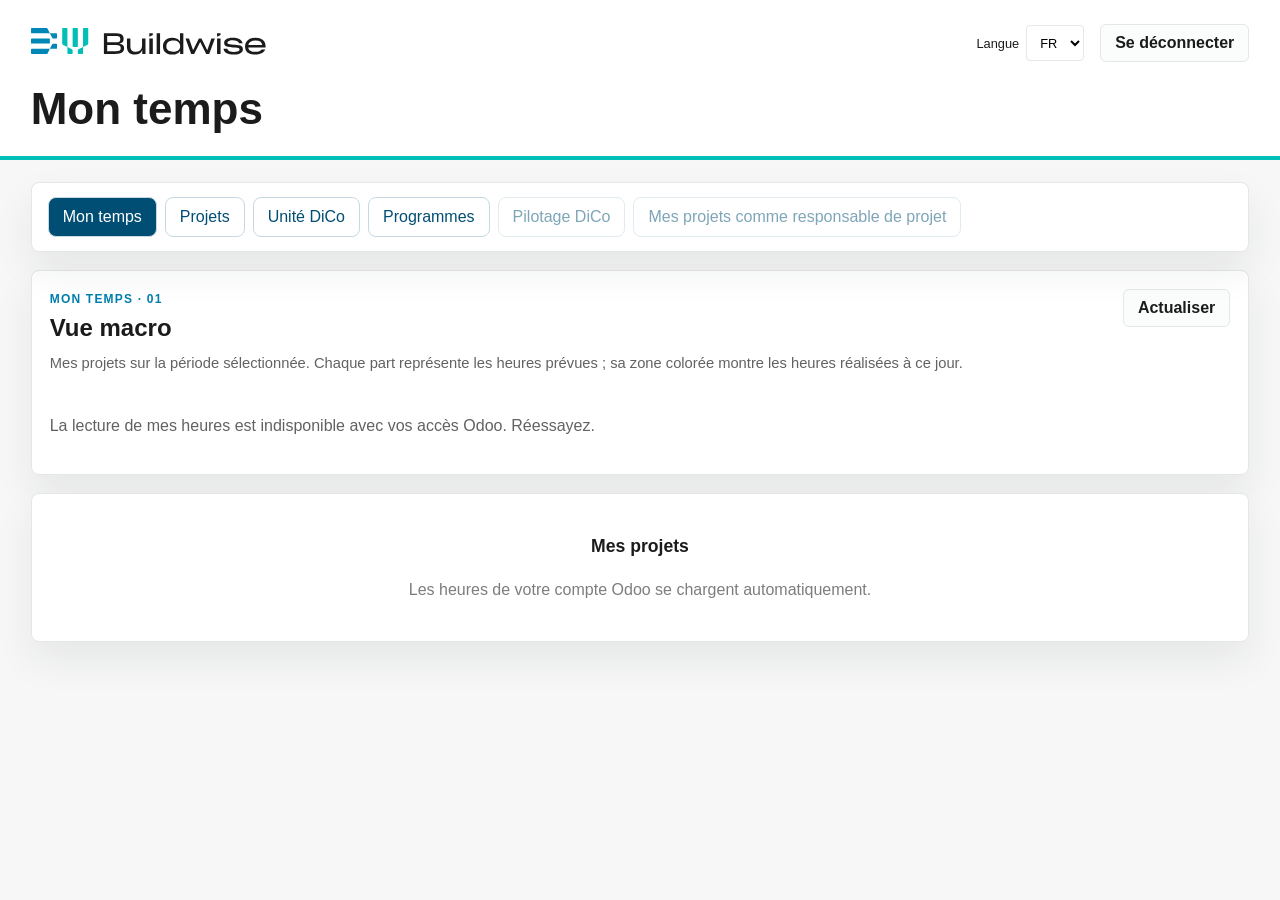
==== commit 104b533d: "Add French and Dutch interface and project exploration controls" ====
--- a/index.html
+++ b/index.html
@@ -1513,6 +1513,11 @@
     .portfolio-label { font-size: 12px; color: var(--muted); }
     .portfolio-message { padding: 12px 16px; margin-bottom: 16px; background: var(--panel-soft); border-radius: 4px; line-height: 1.5; }
     select { font: inherit; padding: 12px; border: 1px solid var(--line); border-radius: 4px; background: white; max-width: 100%; }
+    .language-control { display: flex; align-items: center; gap: 7px; font-size: .8rem; }
+    .language-control select { padding: 7px 9px; min-height: 36px; }
+    .language-status { flex-basis: 100%; font-size: .72rem; color: var(--muted); text-align: right; }
+    .language-status:empty { display: none; }
+    .language-status[data-state="warning"] { color: #b45309; }
     [hidden] { display: none !important; }
   </style>
 </head>
@@ -1521,10 +1526,10 @@
     <div class="header-inner">
       <div style="display:flex;align-items:center;justify-content:space-between;gap:20px;flex-wrap:wrap">
         <a href="https://www.buildwise.be/fr/"><img src="/assets/buildwise-logo.svg" alt="Buildwise" width="235" height="27"></a>
-        <div style="display:flex;align-items:center;gap:16px;flex-wrap:wrap"><span id="signedInEmail"></span><button id="logoutButton" class="secondary-button" type="button">Se déconnecter</button></div>
+        <div class="account-controls" style="display:flex;align-items:center;gap:16px;flex-wrap:wrap"><span id="signedInEmail"></span><label class="language-control"><span data-i18n="shell.language.label">Langue</span><select id="languageSelect" aria-label="Langue" data-i18n-aria-label="shell.language.label"><option value="fr">FR</option><option value="nl">NL</option></select></label><button id="logoutButton" class="secondary-button" type="button"><span data-i18n="shell.se_deconnecter_ea36fa">Se déconnecter</span></button><span id="languageStatus" class="language-status" role="status" aria-live="polite"></span></div>
       </div>
       <div>
-        <h1>Mon temps</h1>
+        <h1><span data-i18n="shell.mon_temps_d78df9">Mon temps</span></h1>
       </div>
       <!--
       <div class="file-grid" aria-label="Workbook uploads">
@@ -1550,89 +1555,89 @@
   </header>
 
   <main>
-    <section class="dashboard-menu" aria-label="Navigation et période">
-    <nav id="pilotage-nav" class="pilotage-nav" aria-label="Navigation du dashboard">
-      <button type="button" data-view="time" aria-current="page">Mon temps</button>
-      <button type="button" data-view="projects">Projets</button>
-      <button type="button" data-view="unit-dico">Unité DiCo</button>
-      <button type="button" data-view="programmes">Programmes</button>
-      <button type="button" data-view="unit" disabled>Pilotage DiCo</button>
-      <button type="button" id="pilotage-my-projects" disabled>Mes projets comme responsable de projet</button>
+    <section class="dashboard-menu" aria-label="Navigation et période" data-i18n-aria-label="shell.aria.navigationPeriod">
+    <nav id="pilotage-nav" class="pilotage-nav" aria-label="Navigation du dashboard" data-i18n-aria-label="shell.aria.navigation">
+      <button type="button" data-view="time" aria-current="page"><span data-i18n="shell.mon_temps_d78df9">Mon temps</span></button>
+      <button type="button" data-view="projects"><span data-i18n="shell.projets_b1e8cd">Projets</span></button>
+      <button type="button" data-view="unit-dico"><span data-i18n="shell.unite_dico_8d3ce6">Unité DiCo</span></button>
+      <button type="button" data-view="programmes"><span data-i18n="shell.programmes_e3cbcd">Programmes</span></button>
+      <button type="button" data-view="unit" disabled><span data-i18n="shell.pilotage_dico_72f092">Pilotage DiCo</span></button>
+      <button type="button" id="pilotage-my-projects" disabled><span data-i18n="shell.mes_projets_comme_responsable_de_projet_db3681">Mes projets comme responsable de projet</span></button>
     </nav>
       <label id="hoursInclusionControl" class="hours-inclusion-control" hidden>
         <input id="includeOrmittersHours" type="checkbox" aria-describedby="subcontractorHoursNote">
-        <strong>Inclure les heures des Ormitters</strong>
+        <strong><span data-i18n="shell.inclure_les_heures_des_ormitters_d59db4">Inclure les heures des Ormitters</span></strong>
       </label>
-      <div id="hoursScopeControl" class="hours-scope-toggle" role="group" aria-label="Périmètre des heures" hidden>
-        <button id="hoursScopeMe" class="hours-scope-button" type="button" aria-pressed="true">Moi</button>
-        <button id="hoursScopeWhole" class="hours-scope-button" type="button" aria-pressed="false">Tout le projet</button>
+      <div id="hoursScopeControl" class="hours-scope-toggle" role="group" aria-label="Périmètre des heures" hidden data-i18n-aria-label="shell.aria.hoursScope">
+        <button id="hoursScopeMe" class="hours-scope-button" type="button" aria-pressed="true"><span data-i18n="shell.moi_3eb53a">Moi</span></button>
+        <button id="hoursScopeWhole" class="hours-scope-button" type="button" aria-pressed="false"><span data-i18n="shell.tout_le_projet_7fcda8">Tout le projet</span></button>
       </div>
-      <div id="filterBar" class="filter-bar" aria-label="Période sélectionnée">
+      <div id="filterBar" class="filter-bar" aria-label="Période sélectionnée" data-i18n-aria-label="common.selectedPeriod">
         <div class="filter-title">
-          <strong>Période</strong>
-          <span id="scopeText">Années disponibles</span>
+          <strong><span data-i18n="shell.periode_de2110">Période</span></strong>
+          <span id="scopeText"><span data-i18n="shell.annees_disponibles_c23cbd">Années disponibles</span></span>
         </div>
         <div id="yearChips" class="year-chips"></div>
         <div id="customDateControl" class="custom-date-control" hidden>
           <button id="customDateToggle" class="year-chip custom-date-toggle" type="button" aria-expanded="false" aria-pressed="false" aria-controls="customDatePanel">
             <svg viewBox="0 0 24 24" fill="none" stroke="currentColor" stroke-width="1.8" aria-hidden="true"><rect x="3" y="5" width="18" height="16" rx="3"/><path d="M7 3v4M17 3v4M3 11h18M7 15h3M14 15h3"/></svg>
-            Période personnalisée
+            <span data-i18n="shell.periode_personnalisee_46f80c">Période personnalisée</span>
           </button>
-          <div id="customDatePanel" class="custom-date-panel" role="group" aria-label="Période personnalisée" hidden>
+          <div id="customDatePanel" class="custom-date-panel" role="group" aria-label="Période personnalisée" hidden data-i18n-aria-label="shell.periode_personnalisee_46f80c">
             <div class="custom-date-fields">
-              <label>Du<input id="customDateStart" type="date" min="0001-01-01" max="9998-12-31" aria-describedby="customDateHelp customDateError"></label>
-              <label>Au<input id="customDateEnd" type="date" min="0001-01-01" max="9998-12-31" aria-describedby="customDateHelp customDateError"></label>
+              <label><span data-i18n="shell.du_848149">Du</span><input id="customDateStart" type="date" min="0001-01-01" max="9998-12-31" aria-describedby="customDateHelp customDateError"></label>
+              <label><span data-i18n="shell.au_7a1732">Au</span><input id="customDateEnd" type="date" min="0001-01-01" max="9998-12-31" aria-describedby="customDateHelp customDateError"></label>
             </div>
-            <p id="customDateHelp" class="custom-date-help">Les deux dates sont incluses. La période s’applique automatiquement.</p>
+            <p id="customDateHelp" class="custom-date-help"><span data-i18n="shell.les_deux_dates_sont_incluses_la_periode_s_applique_automatique_dd63eb">Les deux dates sont incluses. La période s’applique automatiquement.</span></p>
             <p id="customDateError" class="custom-date-error" role="status" aria-live="polite"></p>
-            <button id="customDateReset" class="year-chip custom-date-reset" type="button" hidden>Revenir aux années</button>
+            <button id="customDateReset" class="year-chip custom-date-reset" type="button" hidden><span data-i18n="shell.revenir_aux_annees_6e80ca">Revenir aux années</span></button>
           </div>
         </div>
       </div>
       <p id="hoursScopeStatus" class="hours-scope-status" aria-live="polite" hidden></p>
     </section>
-    <section id="personal-projects-view" hidden aria-label="Mes projets">
+    <section id="personal-projects-view" hidden aria-label="Mes projets" data-i18n-aria-label="shell.mes_projets_d3d45a">
       <div id="personalProjectsContent"></div>
     </section>
-    <section id="unit-dico-view" hidden aria-label="Unité DiCo">
+    <section id="unit-dico-view" hidden aria-label="Unité DiCo" data-i18n-aria-label="shell.unite_dico_8d3ce6">
       <div id="unitDicoContent"></div>
     </section>
-    <section id="programmes-view" hidden aria-label="Programmes">
+    <section id="programmes-view" hidden aria-label="Programmes" data-i18n-aria-label="shell.programmes_e3cbcd">
       <div id="programmesContent"></div>
       <div id="programmeProjectsContent"></div>
     </section>
     <p id="pilotage-activation" class="pilotage-note" role="status" hidden></p>
-    <section id="pilotage-view" hidden aria-label="Pilotage DiCo">
+    <section id="pilotage-view" hidden aria-label="Pilotage DiCo" data-i18n-aria-label="shell.pilotage_dico_72f092">
       <div class="panel pilotage-toolbar">
-        <div><h2 id="pilotage-title">Pilotage DiCo</h2><p id="pilotage-date"></p></div>
-        <button type="button" id="pilotage-refresh">Actualiser</button>
+        <div><h2 id="pilotage-title"><span data-i18n="shell.pilotage_dico_72f092">Pilotage DiCo</span></h2><p id="pilotage-date"></p></div>
+        <button type="button" id="pilotage-refresh"><span data-i18n="shell.actualiser_9d3b2a">Actualiser</span></button>
         <div class="pilotage-filters">
-          <label>Programme<select id="pilotage-programme"><option value="">Tous</option></select></label>
-          <label>Responsable<select id="pilotage-owner"><option value="">Tous</option></select></label>
-          <label>Statut<select id="pilotage-stage"><option value="">Tous</option></select></label>
-          <label>Période<select id="pilotage-period"><option value="">Toutes les périodes</option></select></label>
-          <label class="pilotage-checkbox"><input type="checkbox" id="pilotage-leader">Responsable de projet : moi</label>
+          <label><span data-i18n="shell.programme_8682d7">Programme</span><select id="pilotage-programme"><option value="" data-i18n="shell.tous_b97ae3">Tous</option></select></label>
+          <label><span data-i18n="shell.responsable_44b588">Responsable</span><select id="pilotage-owner"><option value="" data-i18n="shell.tous_b97ae3">Tous</option></select></label>
+          <label><span data-i18n="shell.statut_659499">Statut</span><select id="pilotage-stage"><option value="" data-i18n="shell.tous_b97ae3">Tous</option></select></label>
+          <label><span data-i18n="shell.periode_de2110">Période</span><select id="pilotage-period"><option value="" data-i18n="shell.toutes_les_periodes_a089c0">Toutes les périodes</option></select></label>
+          <label class="pilotage-checkbox"><input type="checkbox" id="pilotage-leader"><span data-i18n="shell.responsable_de_projet_moi_0e1c04">Responsable de projet : moi</span></label>
         </div>
-        <p class="pilotage-note">La période sélectionne les projets dont les dates recouvrent l’année. Les heures restent des cumuls projet / horizon disponible ; aucun historique des chargements n’est conservé.</p>
+        <p class="pilotage-note"><span data-i18n="shell.la_periode_selectionne_les_projets_dont_les_dates_recouvrent_l_bca8a8">La période sélectionne les projets dont les dates recouvrent l’année. Les heures restent des cumuls projet / horizon disponible ; aucun historique des chargements n’est conservé.</span></p>
       </div>
       <p id="pilotage-status" role="status" aria-live="polite"></p>
       <div id="pilotage-content"></div>
-      <section id="pilotage-detail" class="panel" hidden aria-label="Fiche projet"></section>
+      <section id="pilotage-detail" class="panel" hidden aria-label="Fiche projet" data-i18n-aria-label="shell.fiche_projet_83fd18"></section>
     </section>
     <div id="time-view" data-personal="true">
     <section id="personalTimeMacro" class="panel" aria-labelledby="personalTimeTitle">
       <div class="personal-macro-heading">
         <div>
-          <span class="personal-section-label">Mon temps · 01</span>
-          <h2 id="personalTimeTitle">Vue macro</h2>
-          <p class="personal-macro-description">Mes projets sur la période sélectionnée. Chaque part représente les heures prévues ; sa zone colorée montre les heures réalisées à ce jour.</p>
+          <span class="personal-section-label"><span data-i18n="shell.mon_temps_01_0579d2">Mon temps · 01</span></span>
+          <h2 id="personalTimeTitle"><span data-i18n="shell.vue_macro_cf2c0d">Vue macro</span></h2>
+          <p class="personal-macro-description"><span data-i18n="shell.mes_projets_sur_la_periode_selectionnee_chaque_part_represente_274b3a">Mes projets sur la période sélectionnée. Chaque part représente les heures prévues ; sa zone colorée montre les heures réalisées à ce jour.</span></p>
         </div>
         <form id="timesheetDebugForm" class="personal-macro-actions">
           <span id="leadUnitName" hidden></span>
-          <button id="fetchTeamProjects" class="secondary-button" type="submit">Actualiser</button>
+          <button id="fetchTeamProjects" class="secondary-button" type="submit"><span data-i18n="shell.actualiser_9d3b2a">Actualiser</span></button>
         </form>
       </div>
-      <p id="personalTimeStatus" role="status" aria-live="polite">Chargement de mes heures…</p>
+      <p id="personalTimeStatus" role="status" aria-live="polite"><span data-i18n="shell.chargement_de_mes_heures_c9425f">Chargement de mes heures…</span></p>
       <div id="personalTimeRecommendations" hidden></div>
       <div id="personalTimeCapacity" hidden></div>
       <div id="personalTimeContent"></div>
@@ -1640,25 +1645,25 @@
     <p id="statusText" class="portfolio-message" role="alert" hidden></p>
     <p id="timesheetDebugStatus" class="portfolio-message" role="status" aria-live="polite" hidden></p>
 
-    <section id="subcontractorNotePanel" class="panel" aria-label="Hours included in the dashboard" hidden>
-      <p id="subcontractorHoursNote" class="remaining-help" aria-live="polite">AI Consultant and AI Consultant Ormit actual and planned hours are excluded from hour totals and budget consumption.</p>
+    <section id="subcontractorNotePanel" class="panel" aria-label="Hours included in the dashboard" hidden data-i18n-aria-label="shell.aria.includedHours">
+      <p id="subcontractorHoursNote" class="remaining-help" aria-live="polite"><span data-i18n="shell.ai_consultant_and_ai_consultant_ormit_actual_and_planned_hours_0a818e">Les heures réalisées et prévues des AI Consultant et AI Consultant Ormit sont exclues des totaux d’heures et de la consommation du budget.</span></p>
     </section>
 
-    <section id="kpiGrid" class="kpis" aria-label="Summary metrics">
+    <section id="kpiGrid" class="kpis" aria-label="Summary metrics" data-i18n-aria-label="shell.aria.metrics">
       <div class="kpi">
-        <span id="overviewHoursLabel">Portfolio actual hours</span>
+        <span id="overviewHoursLabel"><span data-i18n="shell.portfolio_actual_hours_406985">Heures réalisées du portefeuille</span></span>
         <strong id="myHours">0</strong>
       </div>
       <div class="kpi">
-        <span id="overviewProjectsLabel">Owned projects</span>
+        <span id="overviewProjectsLabel"><span data-i18n="shell.owned_projects_ad67f8">Projets de l’unité</span></span>
         <strong id="myProjectCount">0</strong>
       </div>
       <div class="kpi">
-        <span>Selected project hours</span>
+        <span><span data-i18n="shell.selected_project_hours_80de5f">Heures du projet sélectionné</span></span>
         <strong id="projectHours">0</strong>
       </div>
       <div class="kpi">
-        <span>Selected project employees</span>
+        <span><span data-i18n="shell.selected_project_employees_7894c7">Employés du projet sélectionné</span></span>
         <strong id="employeeCount">0</strong>
       </div>
     </section>
@@ -1666,49 +1671,49 @@
     <section id="employeePanel" class="panel" hidden>
       <div class="panel-head">
         <div>
-          <h2 id="employeePanelTitle">Suivi par projet</h2>
+          <h2 id="employeePanelTitle"><span data-i18n="shell.suivi_par_projet_b8c72c">Suivi par projet</span></h2>
         </div>
         <div id="employeeMeta" class="panel-meta"></div>
       </div>
       <div class="employee-chart">
         <div id="legacyOverviewPies" class="employee-pie-grid" hidden>
           <div id="employeeActualBlock" class="employee-pie-block">
-            <h3>Portfolio actual time</h3>
+            <h3><span data-i18n="shell.portfolio_actual_time_9a8cb7">Temps réalisé du portefeuille</span></h3>
             <div class="pie-wrap">
-              <canvas id="employeePie" class="chart-canvas" aria-label="My actual project time pie chart"></canvas>
+              <canvas id="employeePie" class="chart-canvas" aria-label="My actual project time pie chart" data-i18n-aria-label="shell.aria.actualPie"></canvas>
               <div id="employeeLegend" class="legend"></div>
             </div>
           </div>
           <div id="employeePlanBlock" class="employee-pie-block" hidden>
-            <h3>Planned time (selected year scope)</h3>
+            <h3><span data-i18n="shell.planned_time_selected_year_scope_0ba8e9">Temps prévu sur les années sélectionnées</span></h3>
             <div class="pie-wrap">
-              <canvas id="employeePlanPie" class="chart-canvas" aria-label="My planned project time pie chart"></canvas>
+              <canvas id="employeePlanPie" class="chart-canvas" aria-label="My planned project time pie chart" data-i18n-aria-label="shell.aria.plannedPie"></canvas>
               <div id="employeePlanLegend" class="legend"></div>
             </div>
           </div>
         </div>
         <div id="employeeRemainingBlock" class="remaining-block" hidden>
           <div class="remaining-head">
-            <h3>Remaining hours by project</h3>
+            <h3><span data-i18n="shell.remaining_hours_by_project_223f77">Heures restantes par projet</span></h3>
             <span id="employeeRemainingMeta" class="panel-meta"></span>
           </div>
           <p id="remainingDataScope" class="remaining-help" aria-live="polite"></p>
-          <p class="remaining-help">Bars compare foreseen and actual hours through today in the selected years. Actual is green within 10%, orange above 10% through 25%, and red above 25% deviation in either direction. Click a project name for more info.</p>
-          <p id="remainingComparisonNote" class="remaining-help" hidden>Monthly exports: foreseen hours are prorated through today; actual hours use the reported totals through the current month.</p>
+          <p class="remaining-help"><span data-i18n="shell.bars_compare_foreseen_and_actual_hours_through_today_in_the_se_407718">Les barres comparent le prévu et le réalisé à ce jour sur les années sélectionnées. Vert jusqu’à 10 %, orange au-delà de 10 % et jusqu’à 25 %, rouge au-delà de 25 % d’écart dans les deux sens. Cliquez sur un projet pour le détail.</span></p>
+          <p id="remainingComparisonNote" class="remaining-help" hidden><span data-i18n="shell.monthly_exports_foreseen_hours_are_prorated_through_today_actu_0a974f">Exports mensuels : le prévu est calculé au prorata jusqu’à aujourd’hui ; le réalisé reprend les totaux jusqu’au mois en cours.</span></p>
           <div class="dico-project-prompt">
-            <span>Want to see all projects with Dico as responsible Unit?</span>
-            <button id="fetchDicoProjects" class="secondary-button" type="button">Yes</button>
+            <span><span data-i18n="shell.want_to_see_all_projects_with_dico_as_responsible_unit_1ecf7c">Afficher tous les projets dont l’unité responsable est DiCo ?</span></span>
+            <button id="fetchDicoProjects" class="secondary-button" type="button"><span data-i18n="shell.yes_5397e0">Oui</span></button>
           </div>
           <div id="employeeRemainingEmpty" class="remaining-empty" hidden></div>
           <div id="employeeRemainingTableWrap" class="remaining-table-wrap">
             <table class="remaining-table">
               <thead id="employeeRemainingTableHead">
                 <tr>
-                  <th>Project</th>
-                  <th class="number">Actual</th>
-                  <th class="number">Planned</th>
-                  <th class="number">Remaining</th>
-                  <th>Hours through today</th>
+                  <th><span data-i18n="shell.project_f6f4da">Projet</span></th>
+                  <th class="number"><span data-i18n="shell.actual_7bb2ee">Réalisé</span></th>
+                  <th class="number"><span data-i18n="shell.planned_9cbe42">Prévu</span></th>
+                  <th class="number"><span data-i18n="shell.remaining_cc632b">Restant</span></th>
+                  <th><span data-i18n="shell.hours_through_today_afa8f7">Heures à ce jour</span></th>
                 </tr>
               </thead>
               <tbody id="employeeRemainingTable"></tbody>
@@ -1718,16 +1723,24 @@
       </div>
     </section>
 
-    <h2 id="projectDetailTitle" hidden>Fiche projet</h2>
+    <h2 id="projectDetailTitle" hidden><span data-i18n="shell.fiche_projet_83fd18">Fiche projet</span></h2>
     <section id="projectList" class="project-list" aria-labelledby="projectDetailTitle" hidden></section>
 
     <section id="emptyState" class="panel empty-state">
-      <strong>Mes projets</strong>
-      <p>Les heures de votre compte Odoo se chargent automatiquement.</p>
+      <strong><span data-i18n="shell.mes_projets_d3d45a">Mes projets</span></strong>
+      <p><span data-i18n="shell.les_heures_de_votre_compte_odoo_se_chargent_automatiquement_20ad3b">Les heures de votre compte Odoo se chargent automatiquement.</span></p>
     </section>
     </div>
   </main>
 
+  <script src="/i18n.js"></script>
+  <script src="/i18n-core-messages.js"></script>
+  <script src="/i18n-shell-messages.js"></script>
+  <script src="/i18n-server-messages.js"></script>
+  <script src="/i18n-steering-messages.js"></script>
+  <script src="/i18n-project-messages.js"></script>
+  <script src="/i18n-timeline-messages.js"></script>
+  <script src="/language-client.js"></script>
   <script src="/personal-time.js"></script>
   <script src="/work-capacity.js"></script>
   <script src="/personal-capacity.js"></script>
@@ -1742,17 +1755,20 @@
     (() => {
       "use strict";
 
+      const I18n = globalThis.DashboardI18n;
+      const t = (key, params) => I18n.t(key, params);
+
       const CHART_COLORS = [
         "#0f766e", "#c75f4c", "#4556b2", "#a87618", "#7b3f8c", "#2f855a",
         "#c05621", "#2b6cb0", "#b83280", "#718096", "#b7791f", "#00838f",
         "#9f1239", "#4c51bf", "#2c7a7b", "#805ad5", "#b45309", "#047857"
       ];
       const BUDGET_BAR_SERIES = [
-        { key: "budgeted", label: "Budgeted", color: "#4556b2" },
-        { key: "engaged", label: "Consumed + ordered + review", color: "#a87618" },
-        { key: "consumed", label: "Consumed", color: "#0f766e" },
-        { key: "ordered", label: "Ordered", color: "#c75f4c" },
-        { key: "underReview", label: "Under review", color: "#718096" }
+        { key: "budgeted", get label() { return t("shell.budgeted_361859"); }, color: "#4556b2" },
+        { key: "engaged", get label() { return t("shell.consumed_ordered_review_9cde30"); }, color: "#a87618" },
+        { key: "consumed", get label() { return t("shell.consumed_cf1270"); }, color: "#0f766e" },
+        { key: "ordered", get label() { return t("shell.ordered_c9dd3b"); }, color: "#c75f4c" },
+        { key: "underReview", get label() { return t("shell.under_review_7e3e17"); }, color: "#718096" }
       ];
       const CURRENT_YEAR = new Date().getFullYear();
       const MS_PER_DAY = 24 * 60 * 60 * 1000;
@@ -1808,6 +1824,9 @@
         personalProjectExcludeOrmitterCosts: new Map(),
         personalProjectShowBwPersonnelCosts: new Map(),
         personalProjectOrmitters: new Map(),
+        personalProjectIgnoredEmployees: new Map(),
+        projectCalendarView: "full",
+        focusCalendarView: null,
         personalProjectMonthlyMode: new Map(),
         personalProjectMonthlyEmployee: new Map(),
         personalProjectPlannedMonthlyEmployee: new Map(),
@@ -1918,10 +1937,51 @@
         }
         return response;
       };
-      loadSessionIdentity();
-      fetchPersonalTime();
+      (window.DashboardLanguage?.ready || Promise.resolve()).then(() => {
+        applyDashboardLanguage();
+        loadSessionIdentity();
+        fetchPersonalTime();
+      });
       initializeCustomDateRangeControls();
       window.addEventListener("dashboard:viewchange", handleDashboardViewChange);
+      window.addEventListener("dashboard:languagechange", applyDashboardLanguage);
+
+      function applyDashboardLanguage() {
+        window.DashboardLanguage?.applyStatic();
+        // Only application status/error nodes participate in message resolution.
+        // Repaint existing feedback without validating or applying a date scope.
+        for (const element of [els.customDateError, els.timesheetDebugStatus, els.statusText]) {
+          if (element) element.textContent = I18n.message(element.textContent);
+        }
+        const title = state.dashboardView === "time" ? t("common.myTime") :
+          I18n.message(({ projects: "Projets", "unit-dico": "Unité DiCo", programmes: "Programmes" })[state.dashboardView] || "Pilotage DiCo");
+        document.title = `${title} · ${t("shell.page.dashboard")}`;
+        renderYearFilters();
+        renderPersonalTimeMacro();
+        renderProgrammes();
+        renderPersonalProjects();
+      }
+
+      function setProjectCalendarView(view) {
+        if (!["full", "near"].includes(view) || view === state.projectCalendarView) return;
+        state.projectCalendarView = view;
+        state.focusCalendarView = view;
+        renderPersonalProjects();
+      }
+
+      function setPersonalProjectEmployeeInclusion(employeeId, included) {
+        const id = getSelectedDetailProjectId();
+        if (id == null || typeof included !== "boolean") return;
+        const key = String(id), result = state.personalProjectHoursCache.get(key)?.result;
+        if (!result || !getDetailProjectCatalogue().some(project => String(project.id) === key)) return;
+        const employeeKey = String(employeeId);
+        const summary = summarizePersonalProjectHours(result, false);
+        if (!summary?.employees?.some(employee => String(employee.id) === employeeKey)) return;
+        const ignored = new Set(state.personalProjectIgnoredEmployees.get(key) || []);
+        if (included) ignored.delete(employeeKey); else ignored.add(employeeKey);
+        state.personalProjectIgnoredEmployees.set(key, ignored);
+        renderPersonalProjects();
+      }
 
       function handleDashboardViewChange(event) {
         if (state.dashboardView !== event.detail.view) {
@@ -1951,7 +2011,7 @@
       document.getElementById("logoutButton").addEventListener("click", async () => {
         try {
           const response = await fetch("/api/auth/logout", { method: "POST" });
-          if (!response.ok) throw new Error("Sign-out failed. Please try again.");
+          if (!response.ok) throw new Error(t("shell.sign_out_failed_please_try_again_9ff6e0"));
           window.location.replace("/login");
         } catch (error) { setTimesheetDebugStatus(error.message, "warn"); }
       });
@@ -2042,7 +2102,7 @@
         renderPersonalTimeMacro();
         renderPersonalProjects();
         try {
-          const result = await postOdooJson("/api/odoo/my-time", {}, "Mes heures");
+          const result = await postOdooJson("/api/odoo/my-time", {}, t("shell.mes_heures_c43969"));
           if (token !== state.personalTimeFetchToken) return;
           state.personalTimeResult = result;
           state.personalProjectHoursGeneration += 1;
@@ -2078,7 +2138,7 @@
           render();
         } catch (error) {
           if (token !== state.personalTimeFetchToken) return;
-          state.personalTimeError = "La lecture de mes heures est indisponible avec vos accès Odoo. Réessayez.";
+          state.personalTimeError = t("shell.la_lecture_de_mes_heures_est_indisponible_avec_vos_acces_odoo__670327");
         } finally {
           if (token === state.personalTimeFetchToken) {
             state.personalTimeLoading = false;
@@ -2096,9 +2156,9 @@
       function renderPersonalTimeMacro() {
         if (typeof window === "undefined" || !window.PersonalTime || !els.personalTimeContent) return;
         const messages = [];
-        if (state.personalTimeLoading) messages.push("Chargement de mes heures…");
-        if (state.personalTimeError) messages.push(state.personalTimeError);
-        if (state.personalTimeResult?.planningError) messages.push("Le planning est indisponible. Les heures réalisées restent affichées dans la liste.");
+        if (state.personalTimeLoading) messages.push(t("shell.chargement_de_mes_heures_c9425f"));
+        if (state.personalTimeError) messages.push(I18n.message(state.personalTimeError));
+        if (state.personalTimeResult?.planningError) messages.push(t("shell.le_planning_est_indisponible_les_heures_realisees_restent_affi_11c82c"));
         els.personalTimeStatus.textContent = messages.join(" ");
         els.personalTimeContent.setAttribute("aria-busy", String(state.personalTimeLoading));
         renderPersonalRecommendations();
@@ -2133,12 +2193,12 @@
 
       async function fetchPersonalCapacity(years, key, entry, generation) {
         try {
-          const result = await postOdooJson("/api/odoo/my-work-capacity", { years }, "Capacité de travail");
+          const result = await postOdooJson("/api/odoo/my-work-capacity", { years }, t("shell.capacite_de_travail_d3ffdd"));
           if (generation !== state.personalCapacityGeneration || state.personalCapacityCache.get(key) !== entry) return;
           entry.result = result;
         } catch (_) {
           if (generation !== state.personalCapacityGeneration || state.personalCapacityCache.get(key) !== entry) return;
-          entry.error = "Le calendrier de travail ou les droits annuels sont indisponibles avec vos accès Odoo.";
+          entry.error = t("shell.le_calendrier_de_travail_ou_les_droits_annuels_sont_indisponib_b7a74c");
         } finally {
           if (generation === state.personalCapacityGeneration && state.personalCapacityCache.get(key) === entry) {
             entry.loading = false;
@@ -2171,7 +2231,7 @@
           ? projects.reduce((sum, project) => sum + project.planned, 0) : null };
         window.PersonalCapacity.render(container, model, {
           loading: Boolean(state.personalTimeLoading || entry?.loading),
-          error: entry?.error || (!years.length || years.length > 30 ? "Choisissez une période couvrant au maximum 30 années." : "")
+          error: entry?.error || (!years.length || years.length > 30 ? t("shell.choisissez_une_periode_couvrant_au_maximum_30_annees_758ded") : "")
         });
       }
 
@@ -2257,12 +2317,12 @@
         state.programmeProjectsCache.set(id, entry);
         if (state.dashboardView === "programmes" && state.selectedProgrammeId === id) renderPersonalProjects();
         try {
-          const result = await postOdooJson("/api/odoo/programme-projects", { programmeId: id }, "Projets du programme");
+          const result = await postOdooJson("/api/odoo/programme-projects", { programmeId: id }, t("shell.projets_du_programme_e4c13a"));
           if (state.programmeProjectsCache.get(id) !== entry) return;
           if (result.programme?.id !== id || !Array.isArray(result.projects) ||
             result.projects.some(project => !Number.isSafeInteger(project.id) || project.id <= 0) ||
             new Set(result.projects.map(project => project.id)).size !== result.projects.length) {
-            throw new Error("Les projets reçus ne correspondent pas au programme sélectionné.");
+            throw new Error(t("shell.les_projets_recus_ne_correspondent_pas_au_programme_selectionn_9488c8"));
           }
           entry.result = result;
           if (force && state.dashboardView === "programmes" && state.selectedProgrammeId === id) {
@@ -2276,7 +2336,7 @@
           }
         } catch (_) {
           if (state.programmeProjectsCache.get(id) !== entry) return;
-          entry.error = "Les projets de ce programme sont indisponibles avec vos accès Odoo. Réessayez.";
+          entry.error = t("shell.les_projets_de_ce_programme_sont_indisponibles_avec_vos_acces__893689");
         } finally {
           if (state.programmeProjectsCache.get(id) === entry) {
             entry.loading = false;
@@ -2300,7 +2360,7 @@
           state.programmeResult = { programmes: window.ProgrammeBrowser.normalizeCatalogue(result) };
         } catch (error) {
           if (token !== state.programmeFetchToken) return;
-          state.programmeError = "Les portraits des responsables sont indisponibles. Réessayez.";
+          state.programmeError = t("shell.les_portraits_des_responsables_sont_indisponibles_reessayez_e4a29a");
         } finally {
           if (token === state.programmeFetchToken) {
             state.programmeLoading = false;
@@ -2316,11 +2376,11 @@
         state.unitDicoError = "";
         renderPersonalProjects();
         try {
-          const result = await postOdooJson("/api/odoo/unit-dico-projects", {}, "Projets Unité DiCo");
+          const result = await postOdooJson("/api/odoo/unit-dico-projects", {}, t("shell.projets_unite_dico_c98fae"));
           if (token !== state.unitDicoFetchToken) return;
           if (result.unit?.id !== 206 || result.responsibleField !== "lead_unit_id" || !Array.isArray(result.projects) ||
             result.projects.some(project => !Number.isSafeInteger(project.id) || project.id <= 0)) {
-            throw new Error("Les projets reçus ne correspondent pas à l’unité DiCo attendue.");
+            throw new Error(t("shell.les_projets_recus_ne_correspondent_pas_a_l_unite_dico_attendue_d34b60"));
           }
           state.unitDicoResult = result;
           if (force) {
@@ -2334,7 +2394,7 @@
           if (token !== state.unitDicoFetchToken) return;
           state.unitDicoResult = null;
           state.selectedUnitProjectId = null;
-          state.unitDicoError = "Les projets de l’unité DiCo sont indisponibles avec vos accès Odoo. Réessayez.";
+          state.unitDicoError = t("shell.les_projets_de_l_unite_dico_sont_indisponibles_avec_vos_acces__306c4c");
         } finally {
           if (token === state.unitDicoFetchToken) {
             state.unitDicoLoading = false;
@@ -2373,24 +2433,28 @@
         if ((unitView || programmeView) && getSelectedDetailProjectId() == null) {
           window.ProjectBrowser.cleanup?.(container);
           window.UnitDico?.render(container, programmeView ? catalogue?.result : state.unitDicoResult, {
+            calendarView: state.projectCalendarView,
+            onCalendarViewChange: setProjectCalendarView,
+            focusCalendarView: state.focusCalendarView,
             loading: programmeView ? catalogue?.loading : state.unitDicoLoading,
             error: programmeView ? catalogue?.error : state.unitDicoError,
             ...(programmeView ? {
-              projectsHeading: `${programme.code} · 01 / Projets · ${programme.subtitle}`,
-              caption: "Liste de projets associée à ce programme, sur leur durée totale. Affectation définie dans le dashboard ; accès Odoo respectés.",
-              legend: `Choisir un projet ${programme.code}`, radioName: "programme-project",
-              loadingMessage: `Chargement des projets ${programme.code}…`,
-              unavailableMessage: `Les projets ${programme.code} sont indisponibles.`,
-              emptyMessage: `Aucun projet ${programme.code} accessible.`,
-              heading: `${programme.code} · 02 / Calendrier des projets`,
-              regionLabel: `Calendrier de durée des projets ${programme.code}, défilement horizontal disponible`,
-              concurrencyHeading: `${programme.code} · 03 / Projets simultanés`
+              projectsHeading: t("shell.p0_01_projets_p1_ea8575", { p0: programme.code, p1: programme.subtitle }),
+              caption: t("shell.liste_de_projets_associee_a_ce_programme_sur_leur_duree_totale_ec964a"),
+              legend: t("shell.choisir_un_projet_p0_4a8d0c", { p0: programme.code }), radioName: "programme-project",
+              loadingMessage: t("shell.chargement_des_projets_p0_a37393", { p0: programme.code }),
+              unavailableMessage: t("shell.les_projets_p0_sont_indisponibles_0dc013", { p0: programme.code }),
+              emptyMessage: t("shell.aucun_projet_p0_accessible_1bd8c1", { p0: programme.code }),
+              heading: t("shell.p0_02_calendrier_des_projets_452e6c", { p0: programme.code }),
+              regionLabel: t("shell.calendrier_de_duree_des_projets_p0_defilement_horizontal_dispo_16a508", { p0: programme.code }),
+              concurrencyHeading: t("shell.p0_03_projets_simultanes_8ac0ba", { p0: programme.code })
             } : {}),
             onRetry: () => programmeView ? fetchProgrammeProjects(programme.id, true) : fetchUnitDicoProjects(true),
             onRefresh: () => programmeView ? fetchProgrammeProjects(programme.id, true) : fetchUnitDicoProjects(true),
             onSelect: choosePersonalProject, focusProjectId: state.focusPersonalProjectId
           });
           state.focusPersonalProjectId = null;
+          state.focusCalendarView = null;
           state.focusPersonalProjectDetail = false;
           updatePersonalProjectFilterVisibility();
           return;
@@ -2416,6 +2480,9 @@
         window.ProjectBrowser.render(container, {
           projects,
           timelineRenderer: window.UnitDico,
+          calendarView: state.projectCalendarView,
+          onCalendarViewChange: setProjectCalendarView,
+          focusCalendarView: state.focusCalendarView,
           selectedId: getSelectedDetailProjectId(),
           loading: unitView ? state.unitDicoLoading : programmeView ? catalogue?.loading : state.personalTimeLoading,
           error: unitView ? state.unitDicoError : programmeView ? catalogue?.error : state.personalTimeError,
@@ -2443,6 +2510,7 @@
             }) : null,
             monthlyEmployeeId,
             plannedMonthlyEmployeeId,
+            ignoredEmployeeIds: state.personalProjectIgnoredEmployees.get(projectKey) || new Set(),
             monthlyMode: state.personalProjectMonthlyMode.get(String(getSelectedDetailProjectId())) || "monthly",
             monthlyRevealKey: state.personalProjectMonthlyReveal.get(String(getSelectedDetailProjectId())) || 0,
             loading: hours?.loading ?? !hours?.error,
@@ -2460,12 +2528,14 @@
           onExcludeOrmitterCostsChange: setPersonalProjectExcludeOrmitterCosts,
           onShowBwPersonnelCostsChange: setPersonalProjectShowBwPersonnelCosts,
           onIncludeOrmittersChange: setPersonalProjectOrmitters,
+          onEmployeeInclusionChange: setPersonalProjectEmployeeInclusion,
           onMonthlyModeChange: setPersonalProjectMonthlyMode,
           onMonthlyEmployeeChange: setPersonalProjectMonthlyEmployee,
           onPlannedMonthlyEmployeeChange: setPersonalProjectPlannedMonthlyEmployee,
           onRetry: () => loadPersonalProjectHours(getSelectedDetailProjectId(), true)
         });
         state.focusPersonalProjectDetail = false;
+        state.focusCalendarView = null;
         state.focusPersonalProjectId = null;
         updatePersonalProjectFilterVisibility();
       }
@@ -2545,14 +2615,14 @@
         const records = [...lines, ...slots];
         const warnings = [];
         if (records.some(record => !record.subcontractorClassification || record.subcontractorClassification === "unknown")) {
-          warnings.push("Certaines fonctions sont inconnues ; leurs heures restent incluses.");
+          warnings.push(t("shell.certaines_fonctions_sont_inconnues_leurs_heures_restent_inclus_b32de3"));
         }
         if (records.some(record => record.subcontractorClassification === "planning-role")) {
-          warnings.push("Certaines fonctions sont déterminées à partir du rôle de planning.");
+          warnings.push(t("shell.certaines_fonctions_sont_determinees_a_partir_du_role_de_plann_a6c821"));
         }
         if (!personal && (result.warnings || []).some(warning => typeof warning === "string" &&
           (warning.startsWith("Project assignments are unavailable") || warning.startsWith("Project assignment functions are unavailable")))) {
-          warnings.push("Certaines affectations ou fonctions sont indisponibles ; la présence d’Ormitters peut être incomplète.");
+          warnings.push(t("shell.certaines_affectations_ou_fonctions_sont_indisponibles_la_pres_8fc628"));
         }
         const totals = { planned: summary?.planned ?? (knownPlan ? 0 : null), actual: summary?.actual ?? 0, warnings };
         if (!personal) {
@@ -2569,7 +2639,7 @@
             if (!groups.has(id)) {
               const metadata = employeeId ? byEmployee.get(String(employeeId)) : byResource.get(String(resourceId));
               groups.set(id, { id, employeeId, resourceId,
-                name: String(metadata?.name || line.employee || "Employé non identifié"),
+                name: String(I18n.displayName(metadata) || line.employee || t("shell.employe_non_identifie_753dcb")),
                 photoDataUrl: metadata?.photoDataUrl || null,
                 isSubcontractor: line.isSubcontractor === true, lines: [] });
             }
@@ -2606,7 +2676,7 @@
         const current = new Date(now);
         if (!startDate || !endDate || startDate > endDate || !Number.isFinite(current.getTime())) {
           return { planned, budgetStatus, actual: null, employees: [], startDate, endDate, calendarFraction: null,
-            warnings: ["Période du projet indisponible. Demandez au MIS de vérifier les dates de début et de fin."] };
+            warnings: [t("shell.periode_du_projet_indisponible_demandez_au_mis_de_verifier_les_969973")] };
         }
         const todayParts = Object.fromEntries(new Intl.DateTimeFormat("en-CA", {
           timeZone: "Europe/Brussels", year: "numeric", month: "2-digit", day: "2-digit"
@@ -2708,15 +2778,15 @@
         state.personalProjectHoursCache.set(key, entry);
         renderPersonalProjects();
         try {
-          const result = await postOdooJson("/api/odoo/project-hours", { projectId: Number(id) }, "Heures du projet");
+          const result = await postOdooJson("/api/odoo/project-hours", { projectId: Number(id) }, t("shell.heures_du_projet_5269fb"));
           if (generation !== state.personalProjectHoursGeneration) return;
           if (Number(result.project?.id) !== Number(id) || !Array.isArray(result.timesheets?.lines)) {
-            throw new Error("Les heures reçues ne correspondent pas au projet sélectionné.");
+            throw new Error(t("shell.les_heures_recues_ne_correspondent_pas_au_projet_selectionne_dfd2fe"));
           }
           entry.result = result;
         } catch (error) {
           if (generation !== state.personalProjectHoursGeneration) return;
-          entry.error = "Les heures du projet sont indisponibles avec vos accès Odoo. Réessayez.";
+          entry.error = t("shell.les_heures_du_projet_sont_indisponibles_avec_vos_acces_odoo_re_f7978e");
         } finally {
           if (generation === state.personalProjectHoursGeneration) {
             entry.loading = false;
@@ -2742,11 +2812,11 @@
         state.personalProjectFinanceCache.set(key, entry);
         renderPersonalProjects();
         try {
-          const result = await postOdooJson("/api/odoo/project-finance", { projectId: Number(id) }, "Budget du projet");
+          const result = await postOdooJson("/api/odoo/project-finance", { projectId: Number(id) }, t("shell.budget_du_projet_0be885"));
           if (generation !== state.personalProjectFinanceGeneration) return;
           if (Number(result.project?.id) !== Number(id) || !Array.isArray(result.conventions) ||
             !Array.isArray(result.annual) || !result.lifetime || !result.macro) {
-            throw new Error("Le budget reçu ne correspond pas au projet sélectionné.");
+            throw new Error(t("shell.le_budget_recu_ne_correspond_pas_au_projet_selectionne_d073d3"));
           }
           entry.result = result;
           const selectedConvention = state.personalProjectConvention.get(key);
@@ -2755,7 +2825,7 @@
           }
         } catch (error) {
           if (generation !== state.personalProjectFinanceGeneration) return;
-          entry.error = "Le budget du projet est indisponible avec vos accès Odoo. Réessayez.";
+          entry.error = t("shell.le_budget_du_projet_est_indisponible_avec_vos_acces_odoo_reess_81c088");
         } finally {
           if (generation === state.personalProjectFinanceGeneration) {
             entry.loading = false;
@@ -2784,12 +2854,12 @@
         const payload = { employeeName: els.timesheetEmployeeName?.value?.trim() || state.employee?.employeeName || "" };
 
         if (!payload.employeeName) {
-          setTimesheetDebugStatus("Enter an employee name.", "warn");
+          setTimesheetDebugStatus(t("shell.enter_an_employee_name_b82185"), "warn");
           els.timesheetEmployeeName.focus();
           return;
         }
 
-        setTimesheetDebugStatus("Fetching timesheets and planning...", "warn");
+        setTimesheetDebugStatus(t("shell.fetching_timesheets_and_planning_64135a"), "warn");
         state.hoursCacheGeneration += 1;
         state.projectFetchToken += 1;
         state.projectHoursCache.clear();
@@ -2800,8 +2870,8 @@
 
         try {
           const [timesheetFetch, planningFetch] = await Promise.allSettled([
-            postOdooJson("/api/odoo/employee-timesheets", payload, "Timesheet fetch"),
-            postOdooJson("/api/odoo/employee-planning", payload, "Planning fetch")
+            postOdooJson("/api/odoo/employee-timesheets", payload, t("shell.timesheet_fetch_27f796")),
+            postOdooJson("/api/odoo/employee-planning", payload, t("shell.planning_fetch_924381"))
           ]);
 
           if (overviewFetchGeneration !== state.hoursCacheGeneration) return;
@@ -2857,17 +2927,17 @@
           render();
           if (state.hoursScope === "whole") await ensureWholeProjectHours();
           const planningStatus = planningError
-            ? `planning failed: ${planningError}`
-            : `${planningResult.slotCount} planning slots, ${formatHours(planningResult.totalHours)} h fetched, ${formatHours(planChartHours)} h in selected year scope`;
+            ? t("shell.planning_failed_p0_31e250", { p0: planningError })
+            : t("shell.p0_planning_slots_p1_h_fetched_p2_h_in_selected_year_scope_da9c84", { p0: planningResult.slotCount, p1: formatHours(planningResult.totalHours), p2: formatHours(planChartHours) });
           setTimesheetDebugStatus(
-            `${result.lineCount} timesheet lines, ${formatHours(result.totalHours)} h fetched, ${formatHours(chartHours)} h charted; ${planningStatus}`,
+            t("shell.p0_timesheet_lines_p1_h_fetched_p2_h_charted_p3_a186bc", { p0: result.lineCount, p1: formatHours(result.totalHours), p2: formatHours(chartHours), p3: planningStatus }),
             planningError ? "warn" : "ok"
           );
 
         } catch (error) {
           const unavailable = error instanceof TypeError;
           const message = unavailable
-            ? "Connector unavailable. Run node server.js, then open the local URL."
+            ? t("shell.connector_unavailable_run_node_server_js_then_open_the_local_u_26175a")
             : error.message;
           setTimesheetDebugStatus(message, "warn");
 
@@ -2880,11 +2950,11 @@
         const payload = {};
         const wasAllYears = state.years.length > 0 && state.selectedYears.size === state.years.length;
 
-        setTimesheetDebugStatus("Fetching Dico projects...", "warn");
+        setTimesheetDebugStatus(t("shell.fetching_dico_projects_3c79ea"), "warn");
         setOdooButtonsDisabled(true);
 
         try {
-          const result = await postOdooJson("/api/odoo/dico-projects", payload, "Dico project fetch");
+          const result = await postOdooJson("/api/odoo/dico-projects", payload, t("shell.dico_project_fetch_79738e"));
           if (overviewFetchGeneration !== state.hoursCacheGeneration) return;
           state.dicoProjects = buildDicoProjectListFromApi(result);
           refreshYears(false);
@@ -2893,14 +2963,14 @@
           }
           render();
           setTimesheetDebugStatus(
-            `${result.projectCount} Dico project${result.projectCount === 1 ? "" : "s"} fetched; ${formatHours(result.actualTotalHours || 0)} h actual, ${formatHours(result.plannedTotalHours || 0)} h planned.`,
+            t("shell.p0_dico_project_p1_fetched_p2_h_actual_p3_h_planned_4aad08", { p0: result.projectCount, p1: result.projectCount === 1 ? "" : "s", p2: formatHours(result.actualTotalHours || 0), p3: formatHours(result.plannedTotalHours || 0) }),
             result.projectCount ? "ok" : "warn"
           );
 
         } catch (error) {
           const unavailable = error instanceof TypeError;
           const message = unavailable
-            ? "Connector unavailable. Run node server.js, then open the local URL."
+            ? t("shell.connector_unavailable_run_node_server_js_then_open_the_local_u_26175a")
             : error.message;
           setTimesheetDebugStatus(message, "warn");
 
@@ -2916,9 +2986,9 @@
         const token = state.projectFetchToken;
         setOdooButtonsDisabled(true);
 
-        setTimesheetDebugStatus("Loading owned projects, timesheets and planning…", "warn");
+        setTimesheetDebugStatus(t("shell.loading_owned_projects_timesheets_and_planning_c4c545"), "warn");
         try {
-          const result = await postOdooJson("/api/odoo/team-projects", {}, "Lead Unit portfolio");
+          const result = await postOdooJson("/api/odoo/team-projects", {}, t("shell.lead_unit_portfolio_e69d9d"));
           if (token !== state.projectFetchToken) return;
           els.leadUnitName.textContent = result.team.name;
           state.portfolioProjects = result.projects;
@@ -2937,8 +3007,8 @@
           refreshYears(true);
           render();
 
-          setTimesheetDebugStatus(`${result.projects.length} owned projects — ${result.team.name}${result.planningError ? "; planning unavailable" : ""}`, result.planningError ? "warn" : "ok");
-        } catch (error) { els.leadUnitName.textContent = "Lead Unit unavailable"; setTimesheetDebugStatus(error.message, "warn"); }
+          setTimesheetDebugStatus(t("shell.p0_owned_projects_p1_p2_78aa23", { p0: result.projects.length, p1: result.team.name, p2: result.planningError ? t("shell.planning_unavailable_5a47a6") : "" }), result.planningError ? "warn" : "ok");
+        } catch (error) { els.leadUnitName.textContent = t("shell.lead_unit_unavailable_bb739c"); setTimesheetDebugStatus(error.message, "warn"); }
         finally {
           setOdooButtonsDisabled(false);
 
@@ -2951,12 +3021,12 @@
           if (!selected) return;
           const token = ++state.projectFetchToken;
           const payload = { projectId: Number(selected.id) };
-          setTimesheetDebugStatus("Chargement de la fiche projet…", "warn");
+          setTimesheetDebugStatus(t("shell.chargement_de_la_fiche_projet_85ce0c"), "warn");
           const routes = ["project-timesheets", "project-planning", "project-workpackages", "project-milestones", "project-budgets"];
-          const results = await Promise.allSettled(routes.map(route => postOdooJson(`/api/odoo/${route}`, payload, "Fiche projet")));
+          const results = await Promise.allSettled(routes.map(route => postOdooJson(`/api/odoo/${route}`, payload, t("shell.fiche_projet_83fd18"))));
           if (token !== state.projectFetchToken) return;
           if (results[0].status !== "fulfilled") {
-            setTimesheetDebugStatus("La fiche projet est indisponible avec vos accès Odoo.", "warn");
+            setTimesheetDebugStatus(t("shell.la_fiche_projet_est_indisponible_avec_vos_acces_odoo_611a17"), "warn");
             return;
           }
           const project = buildProjectDatasetFromApi({ ...results[0].value, personal: true });
@@ -2991,7 +3061,7 @@
           const detailToken = ++state.projectFetchToken;
           const payload = { projectId: Number(selected.id) };
           const details = await Promise.allSettled([
-            postOdooJson("/api/odoo/project-workpackages", payload, "Work packages"),
+            postOdooJson("/api/odoo/project-workpackages", payload, t("shell.work_packages_492216")),
             postOdooJson("/api/odoo/project-milestones", payload, "Milestones"),
             postOdooJson("/api/odoo/project-budgets", payload, "Budgets")
           ]);
@@ -3013,7 +3083,7 @@
         });
         const result = await response.json().catch(() => ({}));
         if (!response.ok || !result.ok) {
-          throw new Error(result.error || `${label} failed with HTTP ${response.status}`);
+          throw new Error(I18n.message(result.error) || t("shell.p0_failed_with_http_p1_492290", { p0: label, p1: response.status }));
         }
         return result;
       }
@@ -3028,7 +3098,7 @@
       }
 
       async function loadEmployee(file) {
-        setStatus("Reading employee export...", "Loading", false);
+        setStatus(t("shell.reading_employee_export_dcff14"), t("shell.loading_8f26c6"), false);
         state.errors = [];
         state.projectMacroOverrides.clear();
         try {
@@ -3044,7 +3114,7 @@
       }
 
       async function loadPersonalPlan(file) {
-        setStatus("Reading personal planning export...", "Loading", false);
+        setStatus(t("shell.reading_personal_planning_export_ca3a30"), t("shell.loading_8f26c6"), false);
         state.errors = [];
         state.projectMacroOverrides.clear();
         try {
@@ -3073,7 +3143,7 @@
           return;
         }
 
-        setStatus("Reading project exports...", "Loading", false);
+        setStatus(t("shell.reading_project_exports_af5a34"), t("shell.loading_8f26c6"), false);
         const next = [];
         for (const file of files) {
           try {
@@ -3098,7 +3168,7 @@
           return;
         }
 
-        setStatus("Reading planned project exports...", "Loading", false);
+        setStatus(t("shell.reading_planned_project_exports_c5abd9"), t("shell.loading_8f26c6"), false);
         const next = [];
         for (const file of files) {
           try {
@@ -3114,7 +3184,7 @@
 
       async function loadProjectTaskDeadlines(project, file) {
         const wasAll = state.years.length > 0 && state.selectedYears.size === state.years.length;
-        setStatus("Reading task deadline export...", "Loading", false);
+        setStatus(t("shell.reading_task_deadline_export_b88d73"), t("shell.loading_8f26c6"), false);
         state.errors = [];
         try {
           state.taskDeadlines.set(projectSeriesKey(project), await parseTaskDeadlineWorkbook(file));
@@ -3133,12 +3203,12 @@
         const workbook = await readXlsx(file);
         const sheet = workbook.sheets[0];
         if (!sheet) {
-          throw new Error("No worksheet found");
+          throw new Error(t("shell.no_worksheet_found_e8ecb1"));
         }
         const monthColumns = detectMonthColumns(sheet.rows);
         const rows = extractTimeRows(sheet.rows, monthColumns);
         if (!rows.length) {
-          throw new Error("No timesheet rows found");
+          throw new Error(t("shell.no_timesheet_rows_found_ce9976"));
         }
         return {
           fileName: file.name,
@@ -3152,14 +3222,14 @@
         const workbook = await readXlsx(file);
         const sheet = workbook.sheets[0];
         if (!sheet) {
-          throw new Error("No worksheet found");
+          throw new Error(t("shell.no_worksheet_found_e8ecb1"));
         }
 
         const plannedColumn = detectPlannedHoursColumn(sheet.rows);
         const dateMonths = detectPersonalPlanningMonths(sheet.rows);
         const events = extractPersonalPlanningEvents(sheet.rows, plannedColumn);
         if (!events.length) {
-          throw new Error("No personal planned project rows found");
+          throw new Error(t("shell.no_personal_planned_project_rows_found_370c83"));
         }
 
         return buildPersonalPlanDataset(file.name, sheet.name, events, dateMonths);
@@ -3169,7 +3239,7 @@
         const workbook = await readXlsx(file);
         const sheet = workbook.sheets[0];
         if (!sheet) {
-          throw new Error("No worksheet found");
+          throw new Error(t("shell.no_worksheet_found_e8ecb1"));
         }
 
         const monthColumns = detectMonthColumns(sheet.rows);
@@ -3203,7 +3273,7 @@
 
         const deadlines = Array.from(grouped.values()).sort((a, b) => a.month.date - b.month.date);
         if (!deadlines.length) {
-          throw new Error("No task deadlines found");
+          throw new Error(t("shell.no_task_deadlines_found_8b82ef"));
         }
 
         return {
@@ -3218,14 +3288,14 @@
         const workbook = await readXlsx(file);
         const sheet = workbook.sheets[0];
         if (!sheet) {
-          throw new Error("No worksheet found");
+          throw new Error(t("shell.no_worksheet_found_e8ecb1"));
         }
 
         const monthColumns = detectMonthColumns(sheet.rows);
         const projectName = detectPlannedProjectName(sheet.rows, monthColumns) || file.name.replace(/\.xlsx$/i, "");
         const rows = extractTimeRows(sheet.rows, monthColumns).filter((row) => isDataRow(row));
         if (!rows.length) {
-          throw new Error("No planned employee rows found");
+          throw new Error(t("shell.no_planned_employee_rows_found_f8e4f4"));
         }
 
         return buildPlannedDataset(file.name, {
@@ -3243,7 +3313,7 @@
         const workbookXml = parseXml(entries.get("xl/workbook.xml"), "workbook.xml");
         const relationships = parseWorkbookRelationships(entries.get("xl/_rels/workbook.xml.rels"));
         const sheets = Array.from(workbookXml.getElementsByTagName("sheet")).map((sheetNode, index) => {
-          const name = sheetNode.getAttribute("name") || `Sheet ${index + 1}`;
+          const name = sheetNode.getAttribute("name") || t("shell.sheet_p0_0288ef", { p0: index + 1 });
           const relId = sheetNode.getAttribute("r:id");
           const target = relationships.get(relId) || `worksheets/sheet${index + 1}.xml`;
           const path = resolveXlPath(target);
@@ -3263,7 +3333,7 @@
 
         for (let i = 0; i < entryCount; i += 1) {
           if (view.getUint32(offset, true) !== 0x02014b50) {
-            throw new Error("Invalid XLSX central directory");
+            throw new Error(t("shell.invalid_xlsx_central_directory_0c2586"));
           }
 
           const method = view.getUint16(offset + 10, true);
@@ -3286,7 +3356,7 @@
           } else if (method === 8) {
             bytes = await inflateRaw(compressed);
           } else {
-            throw new Error(`Unsupported XLSX compression method ${method}`);
+            throw new Error(t("shell.unsupported_xlsx_compression_method_p0_90d1a9", { p0: method }));
           }
 
           entries.set(name, decodeUtf8(bytes));
@@ -3303,12 +3373,12 @@
             return offset;
           }
         }
-        throw new Error("Invalid XLSX file");
+        throw new Error(t("shell.invalid_xlsx_file_de8f31"));
       }
 
       async function inflateRaw(compressed) {
         if (!("DecompressionStream" in window)) {
-          throw new Error("This browser cannot decompress XLSX files");
+          throw new Error(t("shell.this_browser_cannot_decompress_xlsx_files_ec86b2"));
         }
         const formats = ["deflate-raw", "deflate"];
         let lastError = null;
@@ -3320,7 +3390,7 @@
             lastError = error;
           }
         }
-        throw lastError || new Error("Unable to decompress XLSX file");
+        throw lastError || new Error(t("shell.unable_to_decompress_xlsx_file_41d5cf"));
       }
 
       function decodeUtf8(bytes) {
@@ -3329,11 +3399,11 @@
 
       function parseXml(text, label) {
         if (!text) {
-          throw new Error(`${label} missing from XLSX`);
+          throw new Error(t("shell.p0_missing_from_xlsx_fd3ffd", { p0: label }));
         }
         const xml = new DOMParser().parseFromString(text, "application/xml");
         if (xml.getElementsByTagName("parsererror").length) {
-          throw new Error(`${label} could not be parsed`);
+          throw new Error(t("shell.p0_could_not_be_parsed_908e92", { p0: label }));
         }
         return xml;
       }
@@ -3437,7 +3507,7 @@
         });
 
         if (!best || best.months.length === 0) {
-          throw new Error("No month columns found");
+          throw new Error(t("shell.no_month_columns_found_7c3630"));
         }
         return best.months.sort((a, b) => a.date - b.date);
       }
@@ -3484,7 +3554,7 @@
           year: normalizedYear,
           month: normalizedMonth,
           date,
-          label: new Intl.DateTimeFormat("en", { month: "short", year: "numeric" }).format(date)
+          label: new Intl.DateTimeFormat(I18n.locale(), { month: "short", year: "numeric" }).format(date)
         };
       }
 
@@ -3569,7 +3639,7 @@
             }
           }
         }
-        throw new Error("No planned-hours column found");
+        throw new Error(t("shell.no_planned_hours_column_found_ca1309"));
       }
 
       function detectPersonalPlanningMonths(rows) {
@@ -3632,7 +3702,7 @@
       function buildEmployeeDataset(fileName, parsed) {
         const candidates = parsed.rows.filter((row) => isDataRow(row));
         if (!candidates.length) {
-          throw new Error("No project rows found after removing Internal");
+          throw new Error(t("shell.no_project_rows_found_after_removing_internal_fb00c3"));
         }
         const minIndent = Math.min(...candidates.map((row) => row.indent));
         const projectRows = candidates.filter((row) => row.indent === minIndent && row.total > 0);
@@ -3672,7 +3742,7 @@
         const source = sources.find((dataset) => dataset.sourceResult && dataset.sourceResult.employeeName);
         return {
           ids, names,
-          label: source ? cleanLabel(source.sourceResult.employeeName) : "selected employee",
+          label: source ? cleanLabel(source.sourceResult.employeeName) : t("shell.selected_employee_2b323f"),
           available: ids.size > 0 || names.size > 0
         };
       }
@@ -3757,8 +3827,8 @@
         const projects = state.hoursScope === "whole" ? allProjects.filter((name) => name !== "(No project)") : allProjects;
         const identity = getPersonalIdentity();
         const base = { projects, keepZeroRows: true, unavailable: false,
-          message: projects.length < allProjects.length ? "Unassigned hours are shown in Me; Whole Project covers assigned projects." : "",
-          scopeLabel: state.hoursScope === "whole" ? `Whole Project · all employees${state.dicoProjects ? " on Dico projects" : ""}` : `Me · ${identity.label}` };
+          message: projects.length < allProjects.length ? t("shell.unassigned_hours_are_shown_in_me_whole_project_covers_assigned_d6e343") : "",
+          scopeLabel: state.hoursScope === "whole" ? t("shell.whole_project_all_employees_p0_636a05", { p0: state.dicoProjects ? t("shell.on_dico_projects_a6d94c") : "" }) : t("shell.me_p0_c950f7", { p0: identity.label }) };
         if (state.dicoProjects) {
           const dico = state.dicoProjects;
           const actual = { source: dico.source, sourceResult: dico.sourceResult, months: dico.months, rows: dico.actualRows,
@@ -3767,8 +3837,8 @@
             ...(Array.isArray(dico.slots) ? { slots: dico.slots } : {}) };
           if (state.hoursScope === "whole") return { ...base, actual, planned };
           if (!identity.available || !Array.isArray(dico.lines) || !Array.isArray(dico.slots)) {
-            return { ...base, actual, planned, baseline: true, scopeLabel: "Dico projects · baseline for all employees",
-              message: "Fetch your employee hours to enable Me for the Dico overview." };
+            return { ...base, actual, planned, baseline: true, scopeLabel: t("shell.dico_projects_baseline_for_all_employees_3b0bd7"),
+              message: t("shell.fetch_your_employee_hours_to_enable_me_for_the_dico_overview_608899") };
           }
           const personal = (dataset, key) => {
             const records = dataset[key].filter((record) => recordMatchesPersonalIdentity(record, identity));
@@ -3783,7 +3853,7 @@
           return { ...base, actual: seedOverviewRows(state.employee, projects), planned: seedOverviewRows(state.personalPlan, projects) };
         }
         if (!projects.length) return { ...base, actual: null, planned: null,
-          message: base.message || "Fetch employee hours or Dico projects to choose a project scope." };
+          message: base.message || t("shell.fetch_employee_hours_or_dico_projects_to_choose_a_project_scop_9a6bcf") };
         const missing = projects.filter((name) => {
           const entry = state.projectHoursCache.get(projectColorKey(name));
           return !entry || !entry.actualResult || !entry.plannedResult || entry.error;
@@ -3791,9 +3861,9 @@
         if (missing.length) {
           const failures = missing.map((name) => state.projectHoursCache.get(projectColorKey(name))).filter((entry) => entry && entry.error);
           return { ...base, actual: null, planned: null, unavailable: true,
-            message: state.wholeProjectHoursLoading ? "Loading whole-project hours… Me remains available." :
-              failures.length ? `Whole-project hours unavailable: ${failures[0].error} Select Whole Project to retry.` :
-              "Select Whole Project to load team hours for the listed projects." };
+            message: state.wholeProjectHoursLoading ? t("shell.loading_whole_project_hours_me_remains_available_6d389b") :
+              failures.length ? t("shell.whole_project_hours_unavailable_p0_select_whole_project_to_ret_4cd291", { p0: failures[0].error }) :
+              t("shell.select_whole_project_to_load_team_hours_for_the_listed_project_43e884") };
         }
         const actualDatasets = [];
         const plannedDatasets = [];
@@ -3842,8 +3912,8 @@
             const name = queue.shift();
             const projectPayload = { ...payload, projectCode: extractProjectCode(name) || name, projectName: name };
             const [actual, planned] = await Promise.allSettled([
-              postOdooJson("/api/odoo/project-timesheets", projectPayload, "Project timesheet fetch"),
-              postOdooJson("/api/odoo/project-planning", projectPayload, "Project planning fetch")
+              postOdooJson("/api/odoo/project-timesheets", projectPayload, t("shell.project_timesheet_fetch_d0ce78")),
+              postOdooJson("/api/odoo/project-planning", projectPayload, t("shell.project_planning_fetch_6787ba"))
             ]);
             if (generation !== state.hoursCacheGeneration) return;
             state.projectHoursCache.set(projectColorKey(name), { name,
@@ -3918,13 +3988,13 @@
           });
         });
         const notes = [legacyApi
-          ? "Filter unavailable for some loaded API data: all hours in those datasets remain included. Restart the server and fetch the data again to apply this filter."
+          ? t("shell.filter_unavailable_for_some_loaded_api_data_all_hours_in_those_d8358e")
           : state.includeOrmittersHours
-          ? "AI Consultant and AI Consultant Ormit actual and planned hours are included in hour totals and budget consumption."
-          : "AI Consultant and AI Consultant Ormit actual and planned hours are excluded from hour totals and budget consumption."];
-        if (datasets.some((dataset) => dataset.source !== "api")) notes.push("Employee functions are unavailable in workbook exports; their hours remain included.");
-        if (unknownFunctions) notes.push("Some employee functions are unavailable in this scope; unclassified hours remain included.");
-        if (planningRoleFallback) notes.push("Planning roles are used where employee functions are unavailable.");
+          ? t("shell.ai_consultant_and_ai_consultant_ormit_actual_and_planned_hours_067dfa")
+          : t("shell.ai_consultant_and_ai_consultant_ormit_actual_and_planned_hours_0a818e")];
+        if (datasets.some((dataset) => dataset.source !== "api")) notes.push(t("shell.employee_functions_are_unavailable_in_workbook_exports_their_h_bceae8"));
+        if (unknownFunctions) notes.push(t("shell.some_employee_functions_are_unavailable_in_this_scope_unclassi_82cc70"));
+        if (planningRoleFallback) notes.push(t("shell.planning_roles_are_used_where_employee_functions_are_unavailab_f3e40b"));
         return notes.join(" ");
       }
 
@@ -3962,7 +4032,7 @@
 
       function renderRemainingHoursScope() {
         if (state.personalTimeResult) {
-          els.remainingDataScope.textContent = "Mes heures sur la période sélectionnée, quelle que soit ma fonction.";
+          els.remainingDataScope.textContent = t("shell.mes_heures_sur_la_periode_selectionnee_quelle_que_soit_ma_fonc_be86cf");
           return;
         }
         const overview = getScopedOverview();
@@ -3972,9 +4042,9 @@
         }
         const scope = buildRemainingHoursScopeInfo();
         const availability = scope.filteringAvailable
-          ? `Consultant hours ${state.includeOrmittersHours ? "included" : "excluded"} in the selected years: ${formatHours(scope.actualSubcontractorHours)} h actual / ${formatHours(scope.plannedSubcontractorHours)} h planned.`
-          : "Consultant-hour filtering is unavailable for this table's data; hours remain included.";
-        const personalExplanation = state.hoursScope === "me" && !state.personalTimeResult ? " Select Whole Project for all employees' hours." : "";
+          ? t("shell.consultant_hours_p0_in_the_selected_years_p1_h_actual_p2_h_pla_622de8", { p0: state.includeOrmittersHours ? "included" : "excluded", p1: formatHours(scope.actualSubcontractorHours), p2: formatHours(scope.plannedSubcontractorHours) })
+          : t("shell.consultant_hour_filtering_is_unavailable_for_this_table_s_data_3286c4");
+        const personalExplanation = state.hoursScope === "me" && !state.personalTimeResult ? t("shell.select_whole_project_for_all_employees_hours_b0c38f") : "";
         els.remainingDataScope.textContent = `${scope.label}. ${availability}${personalExplanation}`;
       }
 
@@ -4021,14 +4091,14 @@
           .filter((row) => sumMap(row.values) > 0);
 
         if (!months.length) {
-          throw new Error("No project rows found in API timesheets after removing Internal");
+          throw new Error(t("shell.no_project_rows_found_in_api_timesheets_after_removing_interna_8bf2d1"));
         }
 
         return {
           type: "employee",
           source: "api",
           sourceResult: result,
-          fileName: `Odoo API - ${result.teamName || result.employeeName || "timesheets"}`,
+          fileName: t("shell.odoo_api_p0_02dcf6", { p0: result.teamName || result.employeeName || "timesheets" }),
           sheetName: "account.analytic.line",
           months,
           rows,
@@ -4086,7 +4156,7 @@
           type: "personal-plan",
           source: "api",
           sourceResult: result,
-          fileName: `Odoo API - ${result.employeeName || "employee planning"}`,
+          fileName: t("shell.odoo_api_p0_02dcf6", { p0: result.employeeName || t("shell.employee_planning_825aea") }),
           sheetName: "planning.slot",
           months,
           timelineMonths: months,
@@ -4153,9 +4223,9 @@
           type: "project",
           source: "api",
           sourceResult: result,
-          fileName: `Odoo API - project ${result.projectCode}`,
+          fileName: t("shell.odoo_api_project_p0_1acf55", { p0: result.projectCode }),
           sheetName: "account.analytic.line",
-          name: result.projectName || `[${result.projectCode}] Project ${result.projectCode}`,
+          name: result.projectName || t("shell.p0_project_p1_c9d566", { p0: result.projectCode, p1: result.projectCode }),
           code: result.projectCode,
           months,
           rows,
@@ -4228,9 +4298,9 @@
           source: "api",
           sourceResult: result,
           allocationMode: "monthly",
-          fileName: `Odoo API - project planning ${result.projectCode}`,
+          fileName: t("shell.odoo_api_project_planning_p0_f9d348", { p0: result.projectCode }),
           sheetName: "planning.slot",
-          name: result.projectName || (projectDataset && projectDataset.name) || `[${result.projectCode}] Project ${result.projectCode}`,
+          name: result.projectName || (projectDataset && projectDataset.name) || t("shell.p0_project_p1_c9d566", { p0: result.projectCode, p1: result.projectCode }),
           code: result.projectCode,
           projectStart: months[0],
           months,
@@ -4243,7 +4313,7 @@
       function buildProjectWorkPackageDatasetFromApi(result, projectDataset = null) {
         const rows = (Array.isArray(result.workPackages) ? result.workPackages : [])
           .map((workPackage) => {
-            const name = cleanLabel(workPackage.name || workPackage.displayName || `Task ${workPackage.id || ""}`);
+            const name = cleanLabel(workPackage.name || workPackage.displayName || t("shell.task_p0_91cb2d", { p0: workPackage.id || "" }));
             const hoursSpent = Math.max(0, toHours(workPackage.hoursSpent));
             const plannedHours = Math.max(0, toHours(workPackage.plannedHours));
             const progressPercent = normalizeProgressPercent(workPackage.progressPercent);
@@ -4291,9 +4361,9 @@
         return {
           type: "workpackages",
           source: "api",
-          fileName: `Odoo API - project work packages ${result.projectCode}`,
+          fileName: t("shell.odoo_api_project_work_packages_p0_a85199", { p0: result.projectCode }),
           sheetName: "project.task",
-          name: result.projectName || (projectDataset && projectDataset.name) || `[${result.projectCode}] Project ${result.projectCode}`,
+          name: result.projectName || (projectDataset && projectDataset.name) || t("shell.p0_project_p1_c9d566", { p0: result.projectCode, p1: result.projectCode }),
           code: result.projectCode,
           taskCount: result.taskCount || rows.length,
           workPackageCount: result.workPackageCount || rows.length,
@@ -4306,7 +4376,7 @@
         const monthMap = new Map();
         const milestones = (Array.isArray(result.milestones) ? result.milestones : [])
           .map((milestone) => {
-            const name = cleanLabel(milestone.name || `Milestone ${milestone.id || ""}`);
+            const name = cleanLabel(milestone.name || t("shell.milestone_p0_b06368", { p0: milestone.id || "" }));
             const date = parseDateValue(milestone.date);
             if (!name || !date) {
               return null;
@@ -4333,9 +4403,9 @@
         return {
           type: "milestones",
           source: "api",
-          fileName: `Odoo API - project milestones ${result.projectCode}`,
+          fileName: t("shell.odoo_api_project_milestones_p0_4f575a", { p0: result.projectCode }),
           sheetName: "project.milestone",
-          name: result.projectName || (projectDataset && projectDataset.name) || `[${result.projectCode}] Project ${result.projectCode}`,
+          name: result.projectName || (projectDataset && projectDataset.name) || t("shell.p0_project_p1_c9d566", { p0: result.projectCode, p1: result.projectCode }),
           code: result.projectCode,
           months: Array.from(monthMap.values()).sort((a, b) => a.date - b.date),
           milestones,
@@ -4423,7 +4493,7 @@
         const projects = (Array.isArray(result.projects) ? result.projects : [])
           .map((project) => ({
             id: project.id,
-            name: cleanLabel(project.name || `Project ${project.id || ""}`),
+            name: cleanLabel(project.name || t("shell.project_p0_c357f7", { p0: project.id || "" })),
             responsibleUnit: cleanLabel(project.responsibleUnit),
             responsibleField: cleanLabel(project.responsibleField)
           }))
@@ -4528,7 +4598,7 @@
       function buildProjectDatasets(fileName, parsed) {
         const candidates = parsed.rows.filter((row) => isDataRow(row));
         if (!candidates.length) {
-          throw new Error("No project or employee rows found after removing Internal");
+          throw new Error(t("shell.no_project_or_employee_rows_found_after_removing_internal_fb164e"));
         }
 
         const minIndent = Math.min(...candidates.map((row) => row.indent));
@@ -4923,10 +4993,10 @@
         els.hoursScopeMe.setAttribute("aria-pressed", String(state.hoursScope === "me"));
         els.hoursScopeWhole.setAttribute("aria-pressed", String(state.hoursScope === "whole"));
         const overview = getScopedOverview();
-        els.hoursScopeStatus.textContent = overview.message || `${overview.scopeLabel}. Tasks, milestones and financial budgets show shared project data.`;
+        els.hoursScopeStatus.textContent = overview.message || t("shell.p0_tasks_milestones_and_financial_budgets_show_shared_project__f27eb9", { p0: overview.scopeLabel });
         const subcontractorHoursNote = buildSubcontractorHoursNote();
         els.subcontractorHoursNote.textContent = subcontractorHoursNote;
-        els.subcontractorHoursNote.classList.toggle("warn", subcontractorHoursNote.startsWith("Filter unavailable"));
+        els.subcontractorHoursNote.classList.toggle("warn", subcontractorHoursNote.startsWith(t("shell.filter_unavailable_d871b4")));
         renderStatus();
         renderYearFilters();
         const selectedKeys = getSelectedMonthKeys();
@@ -4954,8 +5024,8 @@
         if (state.personalTimeResult) {
           els.kpiGrid.hidden = true;
           els.legacyOverviewPies.hidden = true;
-          els.employeePanelTitle.textContent = "Suivi par projet";
-          els.employeeMeta.textContent = "Mon temps · 02";
+          els.employeePanelTitle.textContent = t("shell.suivi_par_projet_b8c72c");
+          els.employeeMeta.textContent = t("shell.mon_temps_02_f5d4ff");
           els.employeePanel.hidden = true;
           els.projectList.hidden = true;
         }
@@ -5019,9 +5089,9 @@
         els.customDateStart.setAttribute("aria-invalid", String(!valid));
         els.customDateEnd.setAttribute("aria-invalid", String(!valid));
         els.customDateError.textContent = valid ? "" : !range.startDate || !range.endDate
-          ? "Choisissez une date de début et une date de fin."
-          : range.startDate > range.endDate ? "La date de fin doit être égale ou postérieure à la date de début."
-          : "Vérifiez les dates de début et de fin.";
+          ? t("shell.choisissez_une_date_de_debut_et_une_date_de_fin_16d1ed")
+          : range.startDate > range.endDate ? t("shell.la_date_de_fin_doit_etre_egale_ou_posterieure_a_la_date_de_deb_aa18ff")
+          : t("shell.verifiez_les_dates_de_debut_et_de_fin_e451bd");
         if (!valid) return;
         if (state.customDateRange?.startDate === range.startDate && state.customDateRange?.endDate === range.endDate) return;
         state.customDateRange = range;
@@ -5065,16 +5135,16 @@
         container.classList.toggle("visible", state.years.length > 0 || Boolean(state.personalTimeResult));
         chips.replaceChildren();
         if (!state.years.length) {
-          scopeText.textContent = state.customDateRange ? getPersonalTimeScopeLabel() : state.personalTimeResult ? "Années disponibles" : "Tous les mois disponibles";
+          scopeText.textContent = state.customDateRange ? getPersonalTimeScopeLabel() : state.personalTimeResult ? t("shell.annees_disponibles_c23cbd") : t("shell.tous_les_mois_disponibles_135d6a");
           return;
         }
 
         const allActive = !state.customDateRange && state.selectedYears.size === state.years.length;
         scopeText.textContent = state.customDateRange ? getPersonalTimeScopeLabel() : allActive
-          ? (state.personalTimeResult ? "Toutes les années" : "Tous les mois disponibles")
+          ? (state.personalTimeResult ? t("shell.toutes_les_annees_1a5f0b") : t("shell.tous_les_mois_disponibles_135d6a"))
           : Array.from(state.selectedYears).sort((a, b) => a - b).join(", ");
 
-        chips.append(makeYearButton(state.personalTimeResult ? "Toutes" : "All", allActive, () => selectAllYears()));
+        chips.append(makeYearButton(t("shell.all_6a7208"), allActive, () => selectAllYears()));
         state.years.forEach((year) => {
           chips.append(makeYearButton(String(year), !state.customDateRange && state.selectedYears.has(year), () => toggleSelectedYear(year)));
         });
@@ -5226,7 +5296,7 @@
           return;
         }
         els.employeePanel.hidden = false;
-        if (els.employeePanelTitle) els.employeePanelTitle.textContent = state.portfolioProjects.length ? "My Lead Unit — Time by Project" : state.hoursScope === "whole" || overview.baseline ? "Whole Project Time by Project" : "My Time by Project";
+        if (els.employeePanelTitle) els.employeePanelTitle.textContent = state.portfolioProjects.length ? t("shell.my_lead_unit_time_by_project_0d0e8f") : state.hoursScope === "whole" || overview.baseline ? t("shell.whole_project_time_by_project_eae700") : t("shell.my_time_by_project_842280");
         els.employeeActualBlock.hidden = !overview.actual;
         els.employeePlanBlock.hidden = !overview.planned;
 
@@ -5234,10 +5304,10 @@
         const plannedTotal = sumEntries(plannedEntries);
         const metaParts = [];
         if (overview.actual && !state.personalTimeResult) {
-          metaParts.push(`${formatHours(actualTotal)} h actual`);
+          metaParts.push(t("shell.p0_h_actual_5f590f", { p0: formatHours(actualTotal) }));
         }
         if (overview.planned && !state.personalTimeResult) {
-          metaParts.push(`${formatHours(plannedTotal)} h planned`);
+          metaParts.push(t("shell.p0_h_planned_0d5889", { p0: formatHours(plannedTotal) }));
         }
         els.employeeMeta.textContent = metaParts.join(" / ");
 
@@ -5256,7 +5326,7 @@
         els.employeeRemainingBlock.hidden = !state.employee && !state.personalPlan && !state.dicoProjects;
         renderRemainingHoursScope();
         if (state.portfolioPlanningError) {
-          els.employeeRemainingMeta.textContent = "Planning unavailable; remaining hours cannot be calculated.";
+          els.employeeRemainingMeta.textContent = t("shell.planning_unavailable_remaining_hours_cannot_be_calculated_3b0fbb");
           const rows = buildEmployeeRemainingRows(actualEntries, []);
           els.employeeRemainingTableWrap.hidden = false;
           els.employeeRemainingTable.innerHTML = rows.map(row => renderRemainingRow({ ...row, unknownPlanning: true }, 0)).join("");
@@ -5274,7 +5344,7 @@
         if (!overview.planned || overview.unavailable) {
           els.employeeRemainingMeta.textContent = "";
           els.employeeRemainingEmpty.hidden = false;
-          els.employeeRemainingEmpty.textContent = overview.message || "Load planning to calculate remaining hours.";
+          els.employeeRemainingEmpty.textContent = overview.message || t("shell.load_planning_to_calculate_remaining_hours_f7e65d");
           els.employeeRemainingTableWrap.hidden = true;
           els.employeeRemainingTable.innerHTML = "";
           return;
@@ -5288,14 +5358,14 @@
         if (!rows.length) {
           els.employeeRemainingMeta.textContent = "";
           els.employeeRemainingEmpty.hidden = false;
-          els.employeeRemainingEmpty.textContent = "No actual or planned project hours in the selected year scope.";
+          els.employeeRemainingEmpty.textContent = t("shell.no_actual_or_planned_project_hours_in_the_selected_year_scope_6c3b35");
           els.employeeRemainingTableWrap.hidden = true;
           els.employeeRemainingTable.innerHTML = "";
           return;
         }
 
         const totalRemaining = rows.reduce((total, row) => total + row.remaining, 0);
-        els.employeeRemainingMeta.textContent = `${rows.length} project${rows.length === 1 ? "" : "s"} / ${formatSignedHours(totalRemaining)} h net`;
+        els.employeeRemainingMeta.textContent = t("shell.p0_project_p1_p2_h_net_e778b4", { p0: rows.length, p1: rows.length === 1 ? "" : "s", p2: formatSignedHours(totalRemaining) });
         els.employeeRemainingEmpty.hidden = true;
         els.employeeRemainingTableWrap.hidden = false;
         els.employeeRemainingTable.innerHTML = rows.map(renderRemainingRow).join("");
@@ -5305,11 +5375,11 @@
         const dateLabel = formatMacroWarningDate(new Date());
         els.employeeRemainingTableHead.innerHTML = `
           <tr>
-            <th>Project</th>
-            <th class="number">Actual</th>
-            <th class="number">Planned</th>
-            <th class="number">Remaining</th>
-            <th>Hours through today<span class="remaining-comparison-date">${escapeHtml(dateLabel)}</span></th>
+            <th>${t("shell.project_f6f4da")}</th>
+            <th class="number">${t("shell.actual_7bb2ee")}</th>
+            <th class="number">${t("shell.planned_9cbe42")}</th>
+            <th class="number">${t("shell.remaining_cc632b")}</th>
+            <th>${t("shell.hours_through_today_afa8f7")}<span class="remaining-comparison-date">${escapeHtml(dateLabel)}</span></th>
           </tr>
         `;
       }
@@ -5324,7 +5394,7 @@
         if (!projects.length) {
           els.employeeRemainingMeta.textContent = "";
           els.employeeRemainingEmpty.hidden = false;
-          els.employeeRemainingEmpty.textContent = "No projects found for the Dico responsible unit.";
+          els.employeeRemainingEmpty.textContent = t("shell.no_projects_found_for_the_dico_responsible_unit_95dc4d");
           els.employeeRemainingTableWrap.hidden = true;
           els.employeeRemainingTable.innerHTML = "";
           return;
@@ -5340,7 +5410,7 @@
         const rows = buildEmployeeRemainingRows(actualEntries, plannedEntries, toDateTotals);
         const totalRemaining = rows.reduce((total, row) => total + row.remaining, 0);
 
-        els.employeeRemainingMeta.textContent = `${rows.length} Dico project${rows.length === 1 ? "" : "s"} / ${formatSignedHours(totalRemaining)} h net`;
+        els.employeeRemainingMeta.textContent = t("shell.p0_dico_project_p1_p2_h_net_5b85f2", { p0: rows.length, p1: rows.length === 1 ? "" : "s", p2: formatSignedHours(totalRemaining) });
         els.employeeRemainingEmpty.hidden = true;
         els.employeeRemainingTableWrap.hidden = false;
         els.employeeRemainingTable.innerHTML = rows.map(renderRemainingRow).join("");
@@ -5497,20 +5567,20 @@
 
       function renderRemainingRow(row, maxAbsRemaining) {
         if (row.unknownPlanning) {
-          return `<tr data-project-drilldown="true" data-project-name="${escapeHtml(row.name)}"><td><button class="remaining-project-button" type="button" data-project-drilldown="true" data-project-name="${escapeHtml(row.name)}">${escapeHtml(compactLegendLabelWithDates(row.name))}</button></td><td class="number">${formatHours(row.actual)}</td><td class="number">—</td><td class="number">—</td><td>Planning unavailable</td></tr>`;
+          return `<tr data-project-drilldown="true" data-project-name="${escapeHtml(row.name)}"><td><button class="remaining-project-button" type="button" data-project-drilldown="true" data-project-name="${escapeHtml(row.name)}">${escapeHtml(displayEntityLabel(compactLegendLabelWithDates(row.name)))}</button></td><td class="number">${formatHours(row.actual)}</td><td class="number">—</td><td class="number">—</td><td>${t("shell.legacy.planningUnavailable")}</td></tr>`;
         }
         const remainingClass = row.remaining < -0.01 ? "negative" : "positive";
         const comparison = buildRemainingComparison(row.actualToDate, row.foreseenToDate);
         const deviationLabel = Number.isFinite(comparison.divergence)
-          ? `${formatPercent(comparison.actual - comparison.foreseen, comparison.foreseen)} from foreseen`
-          : "Actual hours with no foreseen hours";
+          ? t("shell.p0_from_foreseen_050bba", { p0: formatPercent(comparison.actual - comparison.foreseen, comparison.foreseen) })
+          : t("shell.actual_hours_with_no_foreseen_hours_2c5776");
         const dateLabel = formatMacroWarningDate(new Date());
-        const comparisonLabel = `Through ${dateLabel} in selected years: foreseen ${formatHours(comparison.foreseen)} h; actual ${formatHours(comparison.actual)} h; ${deviationLabel}. ${comparison.status === "green" ? "Within 10%" : comparison.status === "orange" ? "Above 10% through 25% deviation" : "Above 25% deviation"}.`;
+        const comparisonLabel = t("shell.through_p0_in_selected_years_foreseen_p1_h_actual_p2_h_p3_p4_b302d7", { p0: dateLabel, p1: formatHours(comparison.foreseen), p2: formatHours(comparison.actual), p3: deviationLabel, p4: comparison.status === "green" ? t("shell.within_10_ef8364") : comparison.status === "orange" ? t("shell.above_10_through_25_deviation_b255a8") : t("shell.above_25_deviation_04cef9") });
         const label = compactLegendLabelWithDates(row.name);
         const fullName = escapeHtml(row.name);
-        const displayName = escapeHtml(label);
+        const displayName = escapeHtml(displayEntityLabel(label));
         const activeClass = state.activeProjectKey && state.activeProjectKey === row.key ? " active" : "";
-        const title = `${row.name}\nActual: ${formatHours(row.actual)} h\nPlanned: ${formatHours(row.planned)} h\nRemaining: ${formatSignedHours(row.remaining)} h\n${comparisonLabel}`;
+        const title = t("shell.p0_actual_p1_h_planned_p2_h_remaining_p3_h_p4_fcced7", { p0: row.name, p1: formatHours(row.actual), p2: formatHours(row.planned), p3: formatSignedHours(row.remaining), p4: comparisonLabel });
         return `
           <tr class="remaining-row${activeClass}" title="${escapeHtml(title)}" data-project-drilldown="true" data-project-name="${fullName}">
             <td>
@@ -5525,12 +5595,12 @@
             <td class="remaining-bar-cell">
               <div class="remaining-comparison" role="img" aria-label="${escapeHtml(comparisonLabel)}" title="${escapeHtml(comparisonLabel)}">
                 <div class="remaining-comparison-line">
-                  <span class="remaining-comparison-label">Foreseen</span>
+                  <span class="remaining-comparison-label">${t("shell.legacy.foreseen")}</span>
                   <div class="remaining-bar-track"><span class="remaining-bar foreseen" style="width:${comparison.foreseenWidth.toFixed(4)}%"></span></div>
                   <span class="remaining-comparison-hours">${formatHours(comparison.foreseen)} h</span>
                 </div>
                 <div class="remaining-comparison-line">
-                  <span class="remaining-comparison-label">Actual</span>
+                  <span class="remaining-comparison-label">${t("shell.actual_7bb2ee")}</span>
                   <div class="remaining-bar-track"><span class="remaining-bar ${comparison.status}" style="width:${comparison.actualWidth.toFixed(4)}%"></span></div>
                   <span class="remaining-comparison-hours">${formatHours(comparison.actual)} h</span>
                 </div>
@@ -5576,17 +5646,17 @@
           const budgetScaleToggleId = `budgetScaleToggle${index}`;
           const plannedBlock = plan ? `
                 <div class="chart-block">
-                  <h3>Planned vs actual</h3>
-                  <p class="line-key">Solid actual / dashed planned / milestone markers</p>
-                  <canvas id="${canvasPlannedId}" class="chart-canvas" aria-label="Planned versus actual employee contribution line chart"></canvas>
+                  <h3>${t("shell.planned_vs_actual_9b1290")}</h3>
+                  <p class="line-key">${t("shell.solid_actual_dashed_planned_milestone_markers_3cf55b")}</p>
+                  <canvas id="${canvasPlannedId}" class="chart-canvas" aria-label="${t("shell.legacy.comparisonAria")}"></canvas>
                 </div>
           ` : "";
           const workPackageBlock = workPackageSet ? `
                 <div class="chart-block workpackage-block">
-                  <h3>Tasks</h3>
-                  <p class="line-key">Whole-project tasks · spent vs foreseen hours in selected years / expected progress tick</p>
+                  <h3>${t("shell.tasks_090ec5")}</h3>
+                  <p class="line-key">${t("shell.whole_project_tasks_spent_vs_foreseen_hours_in_selected_years__85f372")}</p>
                   ${scopedWorkPackageSet.hoursFilteringUnavailable ? '<p class="line-key">Actual task hours are unavailable: subcontractor hours cannot be assigned to tasks.</p>' : ""}
-                  <canvas id="${canvasWorkPackageId}" class="chart-canvas workpackage-canvas" style="height:${workPackageCanvasHeight(scopedWorkPackageSet.rows.length)}px" aria-label="Work package time consumption and progress chart"></canvas>
+                  <canvas id="${canvasWorkPackageId}" class="chart-canvas workpackage-canvas" style="height:${workPackageCanvasHeight(scopedWorkPackageSet.rows.length)}px" aria-label="${t("shell.legacy.workPackageAria")}"></canvas>
                 </div>
           ` : "";
           const personalScope = state.hoursScope === "me" && !summary.project.scopeFallback && (!plan || !plan.scopeFallback);
@@ -5599,7 +5669,7 @@
                       ${budgetPersonnelToggleLabel(showPersonnelBudgetLines, personnelBudgetLineCount)}
                     </button>
                     <button id="${budgetScaleToggleId}" class="budget-toggle" type="button" aria-pressed="${budgetScale === "linear" ? "true" : "false"}">
-                      ${budgetScale === "linear" ? "Use log scale" : "Use linear scale"}
+                      ${budgetScale === "linear" ? t("shell.use_log_scale_8ba1b3") : t("shell.use_linear_scale_cafcdc")}
                     </button>
                   </div>
                 ` : ""}
@@ -5608,7 +5678,7 @@
                   <div class="chart-block">
                     <h3>${escapeHtml(budgetChartTitle(budget))}</h3>
                     <p class="line-key">${escapeHtml(budgetChartMeta(budget, budgetScale))}</p>
-                    <canvas id="${budgetCanvasPrefix}${budgetIndex}" class="chart-canvas" aria-label="${escapeHtml(budgetChartTitle(budget))} grouped budget bar chart"></canvas>
+                    <canvas id="${budgetCanvasPrefix}${budgetIndex}" class="chart-canvas" aria-label="${escapeHtml(t("shell.legacy.groupedAria", { name: budgetChartTitle(budget) }))}"></canvas>
                   </div>
                 `).join("")}
               </div>
@@ -5627,24 +5697,24 @@
               <div>
                 <h2>${escapeHtml(summary.project.name)}</h2>
               </div>
-              <div class="panel-meta">${escapeHtml(personalScope ? `Me · ${getPersonalIdentity().label}` : "Whole Project")}: ${formatHours(total)} h across ${summary.entries.length} employee${summary.entries.length === 1 ? "" : "s"}</div>
+              <div class="panel-meta">${escapeHtml(personalScope ? t("shell.me_p0_c950f7", { p0: getPersonalIdentity().label }) : t("shell.whole_project_e54412"))}: ${formatHours(total)} h across ${summary.entries.length} employee${summary.entries.length === 1 ? "" : "s"}</div>
             </div>
-            ${state.hoursScope === "me" && (summary.project.scopeFallback || (plan && plan.scopeFallback)) ? '<p class="remaining-help">Employee identity is unavailable for some loaded hours. Those charts show the shared project baseline.</p>' : ""}
+            ${state.hoursScope === "me" && (summary.project.scopeFallback || (plan && plan.scopeFallback)) ? `<p class="remaining-help">${t("shell.employee_identity_is_unavailable_for_some_loaded_hours_those_c_7cfb76")}</p>` : ""}
             <div class="project-chart-grid${budgetCharts.length ? " with-budgets" : ""}">
               <div class="pie-wrap project-pie-wrap">
-                <button id="${pieExpandId}" class="chart-icon-button project-pie-expand" type="button" aria-label="Expand project pie chart" title="Expand pie chart">⤢</button>
-                <canvas id="${canvasPieId}" class="chart-canvas" aria-label="Employee contribution pie chart"></canvas>
+                <button id="${pieExpandId}" class="chart-icon-button project-pie-expand" type="button" aria-label="${t("shell.legacy.expandProject")}" title="${t("shell.legacy.expandPie")}">⤢</button>
+                <canvas id="${canvasPieId}" class="chart-canvas" aria-label="${t("shell.legacy.contributionAria")}"></canvas>
                 <div id="${legendId}" class="legend"></div>
               </div>
               <div class="trend-stack">
                 ${macroBlock}
                 <div class="chart-block">
-                  <h3>Monthly hours</h3>
-                  <canvas id="${canvasLineId}" class="chart-canvas" aria-label="Monthly employee contribution line chart"></canvas>
+                  <h3>${t("shell.legacy.monthlyHours")}</h3>
+                  <canvas id="${canvasLineId}" class="chart-canvas" aria-label="${t("shell.legacy.monthlyAria")}"></canvas>
                 </div>
                 <div class="chart-block">
-                  <h3>Cumulative hours</h3>
-                  <canvas id="${canvasCumulativeId}" class="chart-canvas" aria-label="Cumulative employee contribution line chart"></canvas>
+                  <h3>${t("shell.legacy.cumulativeHours")}</h3>
+                  <canvas id="${canvasCumulativeId}" class="chart-canvas" aria-label="${t("shell.legacy.cumulativeAria")}"></canvas>
                 </div>
                 ${plannedBlock}
                 ${workPackageBlock}
@@ -5655,9 +5725,9 @@
             <table>
               <thead>
                 <tr>
-                  <th>Employee</th>
-                  <th class="number">Hours</th>
-                  <th class="number">Share</th>
+                  <th>${t("shell.legacy.employee")}</th>
+                  <th class="number">${t("shell.legacy.hours")}</th>
+                  <th class="number">${t("shell.legacy.share")}</th>
                 </tr>
               </thead>
               <tbody id="${tableId}"></tbody>
@@ -5724,16 +5794,16 @@
         overlay.className = "chart-fullscreen-overlay";
         overlay.tabIndex = -1;
         overlay.innerHTML = `
-          <div class="chart-fullscreen-panel" role="dialog" aria-modal="true" aria-label="${escapeHtml(`${summary.project.name} contribution pie chart`)}">
+          <div class="chart-fullscreen-panel" role="dialog" aria-modal="true" aria-label="${escapeHtml(t("shell.p0_contribution_pie_chart_e20b93", { p0: summary.project.name }))}">
             <div class="chart-fullscreen-toolbar">
               <h3>${escapeHtml(summary.project.name)}</h3>
               <div class="chart-fullscreen-actions">
-                <button id="expandedPieExport" class="chart-export-button" type="button">Export PNG</button>
-                <button id="expandedPieClose" class="chart-icon-button" type="button" aria-label="Reduce project pie chart" title="Reduce pie chart">⤡</button>
+                <button id="expandedPieExport" class="chart-export-button" type="button">${t("shell.legacy.exportPng")}</button>
+                <button id="expandedPieClose" class="chart-icon-button" type="button" aria-label="${t("shell.legacy.reduceProject")}" title="${t("shell.legacy.reducePie")}">⤡</button>
               </div>
             </div>
             <div class="chart-fullscreen-body">
-              <canvas id="expandedProjectPieCanvas" class="chart-canvas chart-fullscreen-canvas" aria-label="${escapeHtml(summary.project.name)} expanded employee contribution pie chart"></canvas>
+              <canvas id="expandedProjectPieCanvas" class="chart-canvas chart-fullscreen-canvas" aria-label="${escapeHtml(t("shell.legacy.expandedAria", { name: summary.project.name }))}"></canvas>
               <div id="expandedProjectPieLegend" class="legend"></div>
             </div>
           </div>
@@ -5829,10 +5899,10 @@
 
         return applyProjectMacroOverrides({
           overrideKey: projectMacroOverrideKey(project, "employee", scope.label, employeeKey),
-          title: "Current employee project plan",
+          title: t("shell.current_employee_project_plan_8ec18c"),
           planningWarning,
           scopeLabel: `${employeeName} / ${scope.label}`,
-          emptyMessage: `No planned hours were found for this employee on this project in ${scope.label}.`,
+          emptyMessage: t("shell.no_planned_hours_were_found_for_this_employee_on_this_project__7f24c3", { p0: scope.label }),
           plannedLabel: scope.plannedLabel,
           noteSubject: "you",
           plannedTotal,
@@ -5857,12 +5927,12 @@
         return applyProjectMacroOverrides({
           overrideKey: projectMacroOverrideKey(project, personalScope ? "employee" : "project", scope.label,
             personalScope ? Array.from(getPersonalIdentity().ids).sort().join(",") || getPersonalIdentity().label : ""),
-          title: personalScope ? "My project plan" : "Whole project plan",
+          title: personalScope ? t("shell.my_project_plan_99c34e") : t("shell.whole_project_plan_cada42"),
           planningWarning,
-          scopeLabel: `${personalScope ? getPersonalIdentity().label : "All employees"} / ${scope.label}`,
-          emptyMessage: `No planned hours were found for ${personalScope ? "you on this project" : "this project"} in ${scope.label}.`,
+          scopeLabel: `${personalScope ? getPersonalIdentity().label : t("shell.all_employees_c9decc")} / ${scope.label}`,
+          emptyMessage: t("shell.no_planned_hours_were_found_for_p0_in_p1_09bdd7", { p0: personalScope ? t("shell.you_on_this_project_5e81ae") : t("shell.this_project_bd0d43"), p1: scope.label }),
           plannedLabel: scope.plannedLabel,
-          noteSubject: personalScope ? "you" : "the project team",
+          noteSubject: personalScope ? "you" : t("shell.the_project_team_75d1d8"),
           plannedTotal,
           expectedToDate,
           actualToDate,
@@ -5884,16 +5954,16 @@
               <p class="project-macro-meta">${escapeHtml(info.scopeLabel)}</p>
               <div class="project-macro-stats">
                 <div class="project-macro-stat">
-                  <span>${escapeHtml(info.plannedLabel || "Planned in scope")}</span>
-                  ${renderProjectMacroValueInput(info, "plannedTotal", info.plannedLabel || "Planned in scope")}
+                  <span>${escapeHtml(info.plannedLabel || t("shell.planned_in_scope_440e65"))}</span>
+                  ${renderProjectMacroValueInput(info, "plannedTotal", info.plannedLabel || t("shell.planned_in_scope_440e65"))}
                 </div>
                 <div class="project-macro-stat">
-                  <span>Should have been spent</span>
+                  <span>${t("shell.legacy.expected")}</span>
                   ${renderProjectMacroValueDisplay(info.expectedToDate)}
                 </div>
                 <div class="project-macro-stat">
-                  <span>Actual by today</span>
-                  ${renderProjectMacroValueInput(info, "actualToDate", "Actual by today")}
+                  <span>${t("shell.actual_by_today_c62a0a")}</span>
+                  ${renderProjectMacroValueInput(info, "actualToDate", t("shell.actual_by_today_c62a0a"))}
                 </div>
               </div>
               <p class="project-macro-empty">${escapeHtml(info.emptyMessage)}</p>
@@ -5911,29 +5981,29 @@
             <p class="project-macro-meta">${escapeHtml(info.scopeLabel)}</p>
             <div class="project-macro-stats">
               <div class="project-macro-stat">
-                <span>${escapeHtml(info.plannedLabel || "Planned this year")}</span>
-                ${renderProjectMacroValueInput(info, "plannedTotal", info.plannedLabel || "Planned in scope")}
+                <span>${escapeHtml(info.plannedLabel || t("shell.planned_this_year_4f6ede"))}</span>
+                ${renderProjectMacroValueInput(info, "plannedTotal", info.plannedLabel || t("shell.planned_in_scope_440e65"))}
               </div>
               <div class="project-macro-stat">
-                <span>Should have been spent</span>
+                <span>${t("shell.legacy.expected")}</span>
                 ${renderProjectMacroValueDisplay(info.expectedToDate)}
               </div>
               <div class="project-macro-stat">
-                <span>Actual by today</span>
-                ${renderProjectMacroValueInput(info, "actualToDate", "Actual by today")}
+                <span>${t("shell.actual_by_today_c62a0a")}</span>
+                ${renderProjectMacroValueInput(info, "actualToDate", t("shell.actual_by_today_c62a0a"))}
               </div>
             </div>
-            <div class="project-macro-gauge" aria-label="${escapeHtml(`Planned ${formatHours(info.plannedTotal)} hours, should have spent ${formatHours(info.expectedToDate)} hours, actual ${formatHours(info.actualToDate)} hours`)}">
+            <div class="project-macro-gauge" aria-label="${escapeHtml(t("shell.planned_p0_hours_should_have_spent_p1_hours_actual_p2_hours_b8c2c8", { p0: formatHours(info.plannedTotal), p1: formatHours(info.expectedToDate), p2: formatHours(info.actualToDate) }))}">
               <span class="project-macro-gauge-fill"></span>
-              <span class="project-macro-tick expected" style="left:${expectedPercent.toFixed(2)}%" title="${escapeHtml(`Should have been spent: ${formatHours(info.expectedToDate)} h`)}"></span>
-              <span class="project-macro-tick actual" style="left:${actualPercent.toFixed(2)}%" title="${escapeHtml(`Actual by today: ${formatHours(info.actualToDate)} h`)}"></span>
+              <span class="project-macro-tick expected" style="left:${expectedPercent.toFixed(2)}%" title="${escapeHtml(t("shell.should_have_been_spent_p0_h_51ac3a", { p0: formatHours(info.expectedToDate) }))}"></span>
+              <span class="project-macro-tick actual" style="left:${actualPercent.toFixed(2)}%" title="${escapeHtml(t("shell.actual_by_today_p0_h_f6ce64", { p0: formatHours(info.actualToDate) }))}"></span>
             </div>
             <div class="project-macro-legend">
-              <span><i class="project-macro-key"></i>planned</span>
-              <span><i class="project-macro-key expected"></i>should have been spent</span>
-              <span><i class="project-macro-key actual"></i>actual by today</span>
+              <span><i class="project-macro-key"></i>${t("shell.legacy.plannedLower")}</span>
+              <span><i class="project-macro-key expected"></i>${t("shell.legacy.expectedLower")}</span>
+              <span><i class="project-macro-key actual"></i>${t("shell.legacy.actualLower")}</span>
             </div>
-            <p class="project-macro-note">To be aligned with the planned hours ${info.noteSubject === "you" ? "you have" : "allocated"} on this project, ${info.noteSubject} should now work ${formatHours(weeklyHours)} hours per week on it until the end of ${info.targetLabel}.</p>
+            <p class="project-macro-note">To be aligned with the planned hours ${info.noteSubject === "you" ? t("shell.you_have_2f83b5") : "allocated"} on this project, ${info.noteSubject} should now work ${formatHours(weeklyHours)} hours per week on it until the end of ${info.targetLabel}.</p>
           </div>
         `;
       }
@@ -5996,8 +6066,8 @@
               data-macro-override-key="${escapeHtml(info.overrideKey)}"
               data-macro-field="${escapeHtml(field)}"
               data-macro-value="${escapeHtml(formatEditableHours(value))}"
-              aria-label="${escapeHtml(`${label} hours`)}"
-              title="Type a value, then press Enter or leave the field. Clear it to revert to calculated."
+              aria-label="${escapeHtml(t("shell.p0_hours_2e4129", { p0: label }))}"
+              title="${t("shell.legacy.editHelp")}"
             >
             <span>h</span>
           </strong>
@@ -6136,7 +6206,7 @@
           monitoringPeriods,
           todayStart,
           label: formatYearScopeLabel(periods.map((period) => period.year)),
-          plannedLabel: "Planned in scope",
+          plannedLabel: t("shell.planned_in_scope_440e65"),
           linearElapsedFraction: calculateLinearElapsedFraction(linearStart, linearEnd, todayEnd),
           target
         };
@@ -6206,9 +6276,9 @@
         const ranges = gaps.map((gap) => {
           const start = formatMacroWarningDate(gap.start);
           const end = formatMacroWarningDate(addDays(gap.end, -1));
-          return `between ${start} and ${end}`;
-        });
-        return `Warning, no planned hours for this project ${ranges.join("; ")}`;
+          return t("shell.between_p0_and_p1_d7e09d", { p0: start, p1: end });
+        });
+        return t("shell.warning_no_planned_hours_for_this_project_p0_b8b6df", { p0: ranges.join("; ") });
       }
 
       function findPlanningGapRanges(periods, plannedHoursForPeriod) {
@@ -6245,7 +6315,7 @@
       }
 
       function formatMacroWarningDate(date) {
-        return new Intl.DateTimeFormat("en", {
+        return new Intl.DateTimeFormat(I18n.locale(), {
           month: "short",
           day: "numeric",
           year: "numeric"
@@ -6407,7 +6477,7 @@
         }
         return {
           end: scopeEnd,
-          label: periods.length === 1 ? "year" : "selected scope"
+          label: periods.length === 1 ? "year" : t("shell.selected_scope_dead7a")
         };
       }
 
@@ -6507,38 +6577,38 @@
 
       function budgetPersonnelToggleLabel(showPersonnelLines, personnelLineCount) {
         if (!personnelLineCount) {
-          return "No personnel lines";
+          return t("shell.no_personnel_lines_5f8f28");
         }
         return showPersonnelLines
-          ? `Hide personnel lines (${personnelLineCount})`
-          : `Show personnel lines (${personnelLineCount})`;
+          ? t("shell.hide_personnel_lines_p0_821c8d", { p0: personnelLineCount })
+          : t("shell.show_personnel_lines_p0_93af04", { p0: personnelLineCount });
       }
 
       function budgetChartTitle(budget) {
         if (budget.chartKind === "convention") {
-          return "Convention budget";
+          return t("shell.convention_budget_1a8a40");
         }
         if (budget.year) {
-          return `Annual budget ${budget.year}`;
-        }
-        return budget.name || "Annual budget";
+          return t("shell.annual_budget_p0_a0425c", { p0: budget.year });
+        }
+        return budget.name || t("shell.annual_budget_65c5e1");
       }
 
       function budgetChartMeta(budget, scale) {
         const lineCount = budget.lines.length;
         const label = lineCount === 1 ? "line" : "lines";
         const hidden = budget.hiddenPersonnelLineCount
-          ? ` / ${budget.hiddenPersonnelLineCount} personnel hidden`
+          ? t("shell.p0_personnel_hidden_b65aa8", { p0: budget.hiddenPersonnelLineCount })
           : "";
         if (!lineCount && budget.hiddenPersonnelLineCount) {
-          return `${budget.hiddenPersonnelLineCount} personnel ${budget.hiddenPersonnelLineCount === 1 ? "line" : "lines"} hidden`;
-        }
-        return `${formatAmount(budget.totals.budgeted)} budgeted / ${lineCount} ${label} / ${scale} scale${hidden}`;
+          return t("shell.p0_personnel_p1_hidden_6359d9", { p0: budget.hiddenPersonnelLineCount, p1: budget.hiddenPersonnelLineCount === 1 ? "line" : "lines" });
+        }
+        return t("shell.p0_budgeted_p1_p2_p3_scale_p4_912831", { p0: formatAmount(budget.totals.budgeted), p1: lineCount, p2: label, p3: scale, p4: hidden });
       }
 
       function renderBudgetSeriesKeyHtml() {
         return `
-          <div class="budget-series-key" aria-label="Budget bar legend">
+          <div class="budget-series-key" aria-label="${t("shell.legacy.budgetLegend")}">
             ${BUDGET_BAR_SERIES.map((series) => `
               <span class="budget-key-item">
                 <span class="swatch" style="background:${series.color}"></span>
@@ -6889,7 +6959,7 @@
 
           ctx.clearRect(0, 0, width, height);
           if (!total) {
-            drawEmptyChart(ctx, width, height, "No hours");
+            drawEmptyChart(ctx, width, height, t("shell.no_hours_f36747"));
             return;
           }
 
@@ -6932,7 +7002,7 @@
           ctx.fillText(`${formatHours(total)} h`, cx, cy - 6);
           ctx.fillStyle = "#64726f";
           ctx.font = "700 12px system-ui, sans-serif";
-          ctx.fillText("selected scope", cx, cy + 18);
+          ctx.fillText(t("shell.selected_scope_dead7a"), cx, cy + 18);
         });
       }
 
@@ -7046,7 +7116,7 @@
 
           ctx.clearRect(0, 0, width, height);
           if (!months.length || !series.length) {
-            drawEmptyChart(ctx, width, height, options.cumulative ? "No cumulative data" : "No monthly data");
+            drawEmptyChart(ctx, width, height, options.cumulative ? t("shell.no_cumulative_data_99cb5d") : t("shell.no_monthly_data_a8601a"));
             return;
           }
 
@@ -7134,7 +7204,7 @@
           ctx.clearRect(0, 0, width, height);
 
           if (!lines.length) {
-            drawEmptyChart(ctx, width, height, budget.hiddenPersonnelLineCount ? "Personnel lines hidden" : "No budget data");
+            drawEmptyChart(ctx, width, height, budget.hiddenPersonnelLineCount ? t("shell.personnel_lines_hidden_df984c") : t("shell.no_budget_data_fd20e3"));
             return;
           }
 
@@ -7288,7 +7358,7 @@
 
           ctx.clearRect(0, 0, width, height);
           if (!displayMonths.length || !series.length) {
-            drawEmptyChart(ctx, width, height, "No planned data");
+            drawEmptyChart(ctx, width, height, t("shell.no_planned_data_da988c"));
             return;
           }
 
@@ -7319,7 +7389,7 @@
           const rows = Array.isArray(dataset.rows) ? dataset.rows : [];
           ctx.clearRect(0, 0, width, height);
           if (!rows.length) {
-            drawEmptyChart(ctx, width, height, "No task data");
+            drawEmptyChart(ctx, width, height, t("shell.no_task_data_f6dff4"));
             return;
           }
 
@@ -7378,7 +7448,7 @@
               ctx.font = "800 12px system-ui, sans-serif";
               ctx.fillStyle = "#92570b";
               ctx.fillText(
-                fitCanvasText(ctx, "Missing info on that task. Please update in Odoo.", plotWidth),
+                fitCanvasText(ctx, t("shell.missing_info_on_that_task_please_update_in_odoo_0e9ef3"), plotWidth),
                 left,
                 timeY + 7
               );
@@ -7480,7 +7550,7 @@
         if (!date) {
           return "";
         }
-        return new Intl.DateTimeFormat("en", {
+        return new Intl.DateTimeFormat(I18n.locale(), {
           month: "short",
           day: "numeric",
           year: "2-digit"
@@ -7610,7 +7680,7 @@
           ctx.lineTo(x, top + plotHeight);
           ctx.stroke();
           ctx.setLineDash([]);
-          const label = deadline.count === 1 ? "1 task" : `${formatCompact(deadline.count)} tasks`;
+          const label = deadline.count === 1 ? t("shell.1_task_4a8df2") : t("shell.p0_tasks_a7032c", { p0: formatCompact(deadline.count) });
           ctx.fillText(label, Math.min(x + 4, left + plotWidth - 46), top + 4);
           ctx.setLineDash([5, 5]);
         });
@@ -7661,7 +7731,7 @@
           ctx.setLineDash([]);
           const label = monthMilestones.length === 1
             ? monthMilestones[0].name
-            : `${formatCompact(monthMilestones.length)} milestones`;
+            : t("shell.p0_milestones_cbc27c", { p0: formatCompact(monthMilestones.length) });
           ctx.fillText(fitCanvasText(ctx, label, 92), Math.min(x + 4, left + plotWidth - 92), top + 18);
           ctx.setLineDash([3, 5]);
         });
@@ -7756,7 +7826,7 @@
 
       function renderLegend(container, entries) {
         const total = sumEntries(entries);
-        container.innerHTML = entries.length ? "" : `<p class="legend-value">No hours in selected scope.</p>`;
+        container.innerHTML = entries.length ? "" : `<p class="legend-value">${t("shell.no_hours_in_selected_scope_bfd3ba")}</p>`;
         entries.forEach((entry) => {
           const row = document.createElement("div");
           const label = compactLegendLabelWithDates(entry.name);
@@ -7860,21 +7930,21 @@
 
       function renderLineLegend(container, entries, options = {}) {
         const hiddenSeries = options.hiddenSeries || new Set();
-        container.innerHTML = entries.length ? "" : `<p class="legend-value">No employees in selected scope.</p>`;
+        container.innerHTML = entries.length ? "" : `<p class="legend-value">${t("shell.no_employees_in_selected_scope_984b99")}</p>`;
         entries.forEach((entry) => {
           const disabled = hiddenSeries.has(personKey(entry.name));
           const row = document.createElement(options.onToggle ? "button" : "div");
           row.className = `legend-row${options.onToggle ? " legend-toggle" : ""}${disabled ? " disabled-series" : ""}`;
           if (options.onToggle) {
             row.type = "button";
-            row.title = `Toggle ${entry.name}`;
+            row.title = t("shell.toggle_p0_299068", { p0: entry.name });
             row.setAttribute("aria-pressed", String(!disabled));
             row.dataset.seriesKey = personKey(entry.name);
             row.addEventListener("click", () => options.onToggle(entry));
           }
           row.innerHTML = `
             <span class="swatch" style="background:${entry.color}"></span>
-            <span class="legend-name">${escapeHtml(entry.name)}</span>
+            <span class="legend-name">${escapeHtml(displayEntityLabel(entry.name))}</span>
             <span class="legend-value">${formatHours(entry.value)} h</span>
           `;
           container.appendChild(row);
@@ -7898,14 +7968,14 @@
 
       function formatHours(value) {
         const hasDecimal = Math.abs(value - Math.round(value)) > 0.01;
-        return new Intl.NumberFormat("en", {
+        return new Intl.NumberFormat(I18n.locale(), {
           maximumFractionDigits: hasDecimal ? 1 : 0
         }).format(value);
       }
 
       function formatAmount(value) {
         const abs = Math.abs(Number(value) || 0);
-        return new Intl.NumberFormat("en", {
+        return new Intl.NumberFormat(I18n.locale(), {
           maximumFractionDigits: abs >= 1000 ? 0 : 1
         }).format(value);
       }
@@ -7921,14 +7991,18 @@
         if (!total) {
           return "0%";
         }
-        return `${new Intl.NumberFormat("en", { maximumFractionDigits: 1 }).format((value / total) * 100)}%`;
+        return `${new Intl.NumberFormat(I18n.locale(), { maximumFractionDigits: 1 }).format((value / total) * 100)}%`;
       }
 
       function formatCompact(value) {
-        return new Intl.NumberFormat("en", {
+        return new Intl.NumberFormat(I18n.locale(), {
           notation: value >= 1000 ? "compact" : "standard",
           maximumFractionDigits: 0
         }).format(value);
+      }
+
+      function displayEntityLabel(value) {
+        return value === "(No project)" ? t("shell.no_project_b9cbcc") : value === "(No employee)" ? t("shell.no_employee_1c9d04") : value;
       }
 
       function escapeHtml(value) {
--- a/project-browser.css
+++ b/project-browser.css
@@ -92,6 +92,11 @@
 .project-hours-overpointing.is-over-plan { border-color: #ecc0c6; color: #ac263b; background: #fff0f1; }
 .project-hours-fill.is-actual.is-stacked { display: flex; background: transparent; overflow: hidden; animation-fill-mode: backwards; }
 .project-hours-fill.is-actual.is-net-actual { background: #829ba7; }
+.project-hours-ignored-segment { display: block; flex: 0 0 auto; height: 100%; min-width: 0; background: repeating-linear-gradient(135deg, #c0c6ca, #c0c6ca 5px, #e5e8ea 5px, #e5e8ea 9px); border-left: 1px solid #fff; box-sizing: border-box; }
+.project-hours-employee-key.is-ignored .project-hours-employee-name { text-decoration: line-through; text-decoration-thickness: 1.5px; }
+.project-hours-employee-key.is-ignored .project-hours-employee-dot { background-color: #9aa4aa !important; }
+.has-ignored-hours .project-hours-labels, .has-ignored-hours .project-hours-tracks { gap: 42px; }
+.project-hours-ignored-badge { position: absolute; top: calc(26px + var(--project-hours-bar-height) + 14px); z-index: 3; transform: translateX(-50%); padding: 3px 8px; border: 1px solid #c5ccd0; border-radius: 9px; color: #58666e; background: #f2f4f5; font-size: 10px; font-weight: 650; line-height: 1.3; white-space: nowrap; pointer-events: none; }
 .project-hours-employee-segment { display: flex; align-items: center; justify-content: center; flex: 0 0 auto; min-width: 0; height: 100%; margin: 0; padding: 0; border: 0; border-left: 1px solid rgb(255 255 255 / 75%); border-radius: 0; background-image: linear-gradient(90deg, rgb(255 255 255 / 18%), rgb(0 0 0 / 8%)); box-sizing: border-box; container-type: inline-size; cursor: pointer; }
 .project-hours-employee-segment:first-child { border-left: 0; }
 .project-hours-employee-segment:hover { filter: brightness(1.12); }
--- a/unit-dico.css
+++ b/unit-dico.css
@@ -3,6 +3,12 @@
 .unit-dico-section { min-width: 0; padding: 22px; border: 1px solid #e0eaee; border-radius: 14px; background: #fff; }
 .unit-dico-section + .unit-dico-section { margin-top: 22px; }
 .unit-dico-section-header { display: flex; flex-wrap: wrap; align-items: center; gap: 10px 16px; }
+.unit-dico-calendar-header { display: flex; flex-wrap: wrap; align-items: center; justify-content: space-between; gap: 10px 16px; }
+.unit-dico-calendar-views { display: flex; flex-wrap: wrap; align-items: center; gap: 5px; max-width: 100%; min-width: 0; margin: 0; padding: 3px; border: 1px solid #dbe6ec; border-radius: 8px; background: #f5f9fb; }
+.unit-dico-calendar-view { display: flex; align-items: center; gap: 5px; min-width: 0; padding: 5px 7px; border-radius: 5px; color: #486879; font-size: 11px; line-height: 1.5; cursor: pointer; }
+.unit-dico-calendar-view input { margin: 0; accent-color: #008bab; cursor: pointer; }
+.unit-dico-calendar-view:has(input:checked) { color: #14566d; background: #fff; box-shadow: 0 1px 3px rgb(24 51 62 / 10%); }
+.unit-dico-calendar-view:focus-within { outline: 2px solid #21a7b8; outline-offset: 1px; }
 .unit-dico-heading { margin: 0; color: #294b5a; font-size: 16px; font-weight: 650; line-height: 1.5; }
 .unit-dico-count { padding: 3px 8px; border-radius: 6px; color: #557786; background: #edf4f7; font-size: 11px; }
 .unit-dico-caption { margin: 8px 0 18px; color: #6c8390; font-size: 11px; line-height: 1.7; }
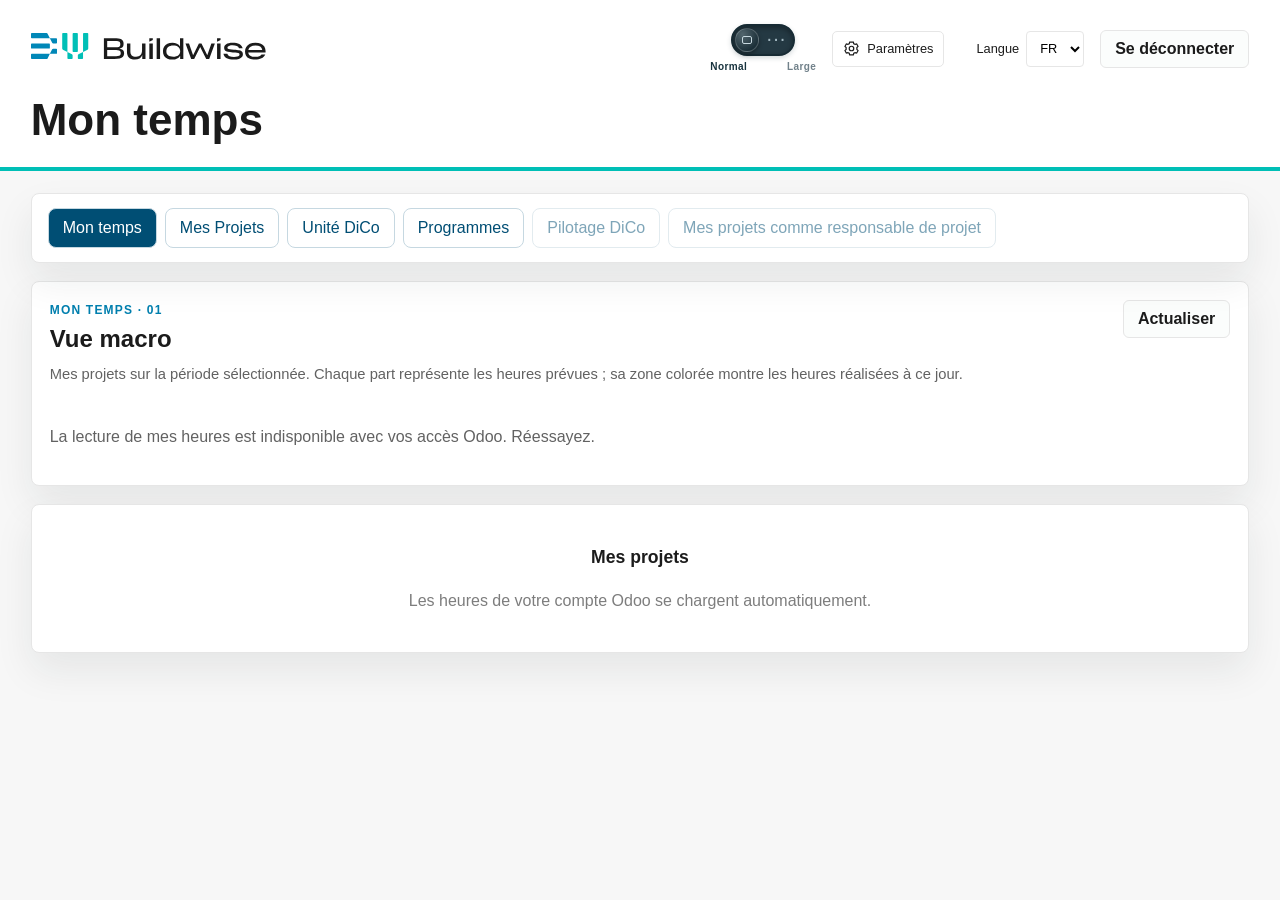
==== commit 3c66e67b: "Enhance project budgets, hours and portfolio exploration Add read-only purchase Sankeys with grouped" ====
--- a/index.html
+++ b/index.html
@@ -9,8 +9,10 @@
   <link rel="stylesheet" href="/project-card.css">
   <link rel="stylesheet" href="/project-browser.css">
   <link rel="stylesheet" href="/unit-dico.css">
+  <link rel="stylesheet" href="/project-similarity.css">
   <link rel="stylesheet" href="/programme-browser.css">
   <link rel="stylesheet" href="/project-budget.css">
+  <link rel="stylesheet" href="/project-purchase-flow.css">
   <style>
     :root {
       --bg: #f7f7f7;
@@ -1518,6 +1520,22 @@
     .language-status { flex-basis: 100%; font-size: .72rem; color: var(--muted); text-align: right; }
     .language-status:empty { display: none; }
     .language-status[data-state="warning"] { color: #b45309; }
+    .toolbar-settings { position: relative; font-size: .8rem; }
+    .toolbar-settings[open] { z-index: 120; }
+    .toolbar-settings > summary { display: flex; align-items: center; gap: 7px; min-height: 36px; padding: 7px 10px; border: 1px solid var(--line); border-radius: 5px; background: white; cursor: pointer; list-style: none; }
+    .toolbar-settings > summary::-webkit-details-marker { display: none; }
+    .toolbar-settings > summary svg { width: 17px; height: 17px; flex: none; }
+    .toolbar-settings[open] > summary { border-color: var(--teal); background: var(--panel-soft); }
+    .toolbar-settings > summary:focus-visible, .chart-palette-option:focus-within { outline: 2px solid var(--teal); outline-offset: 3px; }
+    .toolbar-settings-panel { position: absolute; z-index: 100; top: calc(100% + 8px); right: 0; width: min(320px, calc(100vw - 32px)); padding: 16px; border: 1px solid var(--line); border-radius: 8px; background: white; box-shadow: var(--shadow); }
+    .toolbar-settings-panel fieldset { display: grid; gap: 9px; min-width: 0; padding: 0; margin: 0; border: 0; }
+    .toolbar-settings-panel legend { padding: 0 0 12px; font-size: .86rem; font-weight: 700; }
+    .chart-palette-option { display: grid; grid-template-columns: auto minmax(0, 1fr); align-items: center; gap: 7px 10px; padding: 10px; border: 1px solid var(--line); border-radius: 5px; cursor: pointer; }
+    .chart-palette-option:has(input:checked) { border-color: var(--teal); background: var(--panel-soft); }
+    .chart-palette-option input { margin: 0; accent-color: var(--teal); }
+    .chart-palette-option-name { font-weight: 700; }
+    .chart-palette-preview { display: flex; grid-column: 2; overflow: hidden; height: 10px; border-radius: 3px; }
+    .chart-palette-preview span { flex: 1; min-width: 0; }
     [hidden] { display: none !important; }
   </style>
 </head>
@@ -1526,7 +1544,28 @@
     <div class="header-inner">
       <div style="display:flex;align-items:center;justify-content:space-between;gap:20px;flex-wrap:wrap">
         <a href="https://www.buildwise.be/fr/"><img src="/assets/buildwise-logo.svg" alt="Buildwise" width="235" height="27"></a>
-        <div class="account-controls" style="display:flex;align-items:center;gap:16px;flex-wrap:wrap"><span id="signedInEmail"></span><label class="language-control"><span data-i18n="shell.language.label">Langue</span><select id="languageSelect" aria-label="Langue" data-i18n-aria-label="shell.language.label"><option value="fr">FR</option><option value="nl">NL</option></select></label><button id="logoutButton" class="secondary-button" type="button"><span data-i18n="shell.se_deconnecter_ea36fa">Se déconnecter</span></button><span id="languageStatus" class="language-status" role="status" aria-live="polite"></span></div>
+        <div class="account-controls" style="display:flex;align-items:center;gap:16px;flex-wrap:wrap">
+          <div id="personalTimeLayoutControl" class="personal-layout-control">
+            <label class="personal-layout-switch">
+              <input id="personalTimeLayoutMode" type="checkbox" role="switch" aria-label="Affichage large" data-i18n-aria-label="personal.layout.switchLabel" aria-describedby="personalTimeLayoutStatus">
+              <span class="personal-layout-track" aria-hidden="true"><span class="personal-layout-thumb"></span><span class="personal-layout-dots">···</span></span>
+              <span class="personal-layout-labels" aria-hidden="true"><span class="personal-layout-normal" data-i18n="personal.layout.standard">Normal</span><span class="personal-layout-wide" data-i18n="personal.layout.wide">Large</span></span>
+            </label>
+            <span id="personalTimeLayoutStatus" class="personal-layout-status" role="status" aria-live="polite"></span>
+          </div>
+          <details id="toolbarSettings" class="toolbar-settings">
+            <summary id="toolbarSettingsToggle"><svg viewBox="0 0 24 24" fill="none" stroke="currentColor" stroke-width="1.7" aria-hidden="true" focusable="false"><path d="m9.4 3-.6 2.3-2 .9-2.1-.6L2.8 8.9l1.6 1.7v2.8l-1.6 1.7 1.9 3.3 2.1-.6 2 .9.6 2.3h5.2l.6-2.3 2-.9 2.1.6 1.9-3.3-1.6-1.7v-2.8l1.6-1.7-1.9-3.3-2.1.6-2-.9-.6-2.3z"/><circle cx="12" cy="12" r="3.2"/></svg><span data-i18n="shell.settings.label">Paramètres</span></summary>
+            <div id="toolbarSettingsPanel" class="toolbar-settings-panel">
+              <fieldset>
+                <legend data-i18n="shell.settings.chartPalette">Couleurs des courbes et aires</legend>
+                <label class="chart-palette-option"><input id="chartPaletteDicoVibes" type="radio" name="chartPalette" value="dico-vibes" checked><span class="chart-palette-option-name" data-i18n="shell.settings.paletteDicoVibes">Dico vibes</span><span class="chart-palette-preview" data-chart-palette-preview="dico-vibes" aria-hidden="true"></span></label>
+                <label class="chart-palette-option"><input id="chartPaletteClassic" type="radio" name="chartPalette" value="classic"><span class="chart-palette-option-name" data-i18n="shell.settings.paletteClassic">Classique</span><span class="chart-palette-preview" data-chart-palette-preview="classic" aria-hidden="true"></span></label>
+                <label class="chart-palette-option"><input id="chartPaletteVibrantEmotions" type="radio" name="chartPalette" value="vibrant-emotions"><span class="chart-palette-option-name" data-i18n="shell.settings.paletteVibrantEmotions">Vibrant Emotions</span><span class="chart-palette-preview" data-chart-palette-preview="vibrant-emotions" aria-hidden="true"></span></label>
+              </fieldset>
+            </div>
+          </details>
+          <span id="signedInEmail"></span><label class="language-control"><span data-i18n="shell.language.label">Langue</span><select id="languageSelect" aria-label="Langue" data-i18n-aria-label="shell.language.label"><option value="fr">FR</option><option value="nl">NL</option></select></label><button id="logoutButton" class="secondary-button" type="button"><span data-i18n="shell.se_deconnecter_ea36fa">Se déconnecter</span></button><span id="languageStatus" class="language-status" role="status" aria-live="polite"></span>
+        </div>
       </div>
       <div>
         <h1><span data-i18n="shell.mon_temps_d78df9">Mon temps</span></h1>
@@ -1554,11 +1593,11 @@
     </div>
   </header>
 
-  <main>
+  <main id="dashboardMain">
     <section class="dashboard-menu" aria-label="Navigation et période" data-i18n-aria-label="shell.aria.navigationPeriod">
     <nav id="pilotage-nav" class="pilotage-nav" aria-label="Navigation du dashboard" data-i18n-aria-label="shell.aria.navigation">
       <button type="button" data-view="time" aria-current="page"><span data-i18n="shell.mon_temps_d78df9">Mon temps</span></button>
-      <button type="button" data-view="projects"><span data-i18n="shell.projets_b1e8cd">Projets</span></button>
+      <button type="button" data-view="projects"><span data-i18n="shell.projets_b1e8cd">Mes Projets</span></button>
       <button type="button" data-view="unit-dico"><span data-i18n="shell.unite_dico_8d3ce6">Unité DiCo</span></button>
       <button type="button" data-view="programmes"><span data-i18n="shell.programmes_e3cbcd">Programmes</span></button>
       <button type="button" data-view="unit" disabled><span data-i18n="shell.pilotage_dico_72f092">Pilotage DiCo</span></button>
@@ -1638,9 +1677,11 @@
         </form>
       </div>
       <p id="personalTimeStatus" role="status" aria-live="polite"><span data-i18n="shell.chargement_de_mes_heures_c9425f">Chargement de mes heures…</span></p>
-      <div id="personalTimeRecommendations" hidden></div>
-      <div id="personalTimeCapacity" hidden></div>
-      <div id="personalTimeContent"></div>
+      <div id="personalTimeLayout" class="personal-time-layout">
+        <div id="personalTimeRecommendations" hidden></div>
+        <div id="personalTimeCapacity" hidden></div>
+        <div id="personalTimeContent"></div>
+      </div>
     </section>
     <p id="statusText" class="portfolio-message" role="alert" hidden></p>
     <p id="timesheetDebugStatus" class="portfolio-message" role="status" aria-live="polite" hidden></p>
@@ -1741,14 +1782,17 @@
   <script src="/i18n-project-messages.js"></script>
   <script src="/i18n-timeline-messages.js"></script>
   <script src="/language-client.js"></script>
+  <script src="/chart-palette.js"></script>
   <script src="/personal-time.js"></script>
   <script src="/work-capacity.js"></script>
   <script src="/personal-capacity.js"></script>
   <script src="/project-monthly.js"></script>
   <script src="/project-planning.js"></script>
+  <script src="/project-purchase-flow.js"></script>
   <script src="/project-budget.js"></script>
   <script src="/project-card.js"></script>
   <script src="/project-browser.js"></script>
+  <script src="/project-similarity.js"></script>
   <script src="/unit-dico.js"></script>
   <script src="/programme-browser.js"></script>
   <script>
@@ -1791,6 +1835,7 @@
 
       const state = {
         dashboardView: "time",
+        personalTimeLayout: "standard",
         personalTimeResult: null,
         personalTimeLoading: false,
         personalTimeError: "",
@@ -1817,6 +1862,7 @@
         focusPersonalProjectId: null,
         personalProjectHoursCache: new Map(),
         personalProjectHoursGeneration: 0,
+        personalProjectMilestonesCache: new Map(),
         personalProjectFinanceCache: new Map(),
         personalProjectFinanceGeneration: 0,
         personalProjectView: new Map(),
@@ -1862,6 +1908,17 @@
       };
 
       const els = {
+        dashboardMain: document.getElementById("dashboardMain"),
+        personalTimeMacro: document.getElementById("personalTimeMacro"),
+        personalTimeLayoutControl: document.getElementById("personalTimeLayoutControl"),
+        personalTimeLayoutMode: document.getElementById("personalTimeLayoutMode"),
+        personalTimeLayoutStatus: document.getElementById("personalTimeLayoutStatus"),
+        toolbarSettings: document.getElementById("toolbarSettings"),
+        toolbarSettingsToggle: document.getElementById("toolbarSettingsToggle"),
+        toolbarSettingsPanel: document.getElementById("toolbarSettingsPanel"),
+        chartPaletteDicoVibes: document.getElementById("chartPaletteDicoVibes"),
+        chartPaletteClassic: document.getElementById("chartPaletteClassic"),
+        chartPaletteVibrantEmotions: document.getElementById("chartPaletteVibrantEmotions"),
         personalTimeContent: document.getElementById("personalTimeContent"),
         personalTimeRecommendations: document.getElementById("personalTimeRecommendations"),
         personalTimeCapacity: document.getElementById("personalTimeCapacity"),
@@ -1928,6 +1985,10 @@
         emptyState: document.getElementById("emptyState")
       };
 
+      let personalTimeLayoutInitialized = false, personalTimeLayoutQueries = null;
+      let chartPaletteSettingsInitialized = false;
+      const legacyLineColorIndexes = new Map(), legacyLineRepaints = new Map();
+      initializeChartPaletteSettings();
       const originalFetch = window.fetch.bind(window);
       window.fetch = async (...args) => {
         const response = await originalFetch(...args);
@@ -1943,18 +2004,22 @@
         fetchPersonalTime();
       });
       initializeCustomDateRangeControls();
+      initializePersonalTimeLayout();
       window.addEventListener("dashboard:viewchange", handleDashboardViewChange);
       window.addEventListener("dashboard:languagechange", applyDashboardLanguage);
 
       function applyDashboardLanguage() {
         window.DashboardLanguage?.applyStatic();
+        applyPersonalTimeLayout();
+        applyChartPaletteSettings();
         // Only application status/error nodes participate in message resolution.
         // Repaint existing feedback without validating or applying a date scope.
         for (const element of [els.customDateError, els.timesheetDebugStatus, els.statusText]) {
           if (element) element.textContent = I18n.message(element.textContent);
         }
         const title = state.dashboardView === "time" ? t("common.myTime") :
-          I18n.message(({ projects: "Projets", "unit-dico": "Unité DiCo", programmes: "Programmes" })[state.dashboardView] || "Pilotage DiCo");
+          state.dashboardView === "projects" ? t("shell.projets_b1e8cd") :
+          I18n.message(({ "unit-dico": "Unité DiCo", programmes: "Programmes" })[state.dashboardView] || "Pilotage DiCo");
         document.title = `${title} · ${t("shell.page.dashboard")}`;
         renderYearFilters();
         renderPersonalTimeMacro();
@@ -1962,11 +2027,135 @@
         renderPersonalProjects();
       }
 
+      function applyChartPaletteSettings() {
+        if (typeof window !== "object") return;
+        const palette = window.ChartPalette?.current();
+        if (!palette) return;
+        if (els.chartPaletteDicoVibes) els.chartPaletteDicoVibes.checked = palette === "dico-vibes";
+        if (els.chartPaletteClassic) els.chartPaletteClassic.checked = palette === "classic";
+        if (els.chartPaletteVibrantEmotions) els.chartPaletteVibrantEmotions.checked = palette === "vibrant-emotions";
+        if (els.toolbarSettings?.open) positionToolbarSettings();
+      }
+
+      function positionToolbarSettings() {
+        if (!els.toolbarSettings?.open || !els.toolbarSettingsPanel) return;
+        const anchor = els.toolbarSettings.getBoundingClientRect?.();
+        const panel = els.toolbarSettingsPanel.getBoundingClientRect?.();
+        const width = Number(window.innerWidth);
+        if (!anchor || !panel || !Number.isFinite(width)) return;
+        const left = Math.max(16, Math.min(anchor.left, width - panel.width - 16));
+        els.toolbarSettingsPanel.style.left = `${left - anchor.left}px`;
+        els.toolbarSettingsPanel.style.right = "auto";
+      }
+
+      function initializeChartPaletteSettings() {
+        if (chartPaletteSettingsInitialized || typeof window !== "object" || !window.ChartPalette) return;
+        chartPaletteSettingsInitialized = true;
+        window.ChartPalette.initialize();
+        const choices = [els.chartPaletteDicoVibes, els.chartPaletteClassic, els.chartPaletteVibrantEmotions].filter(Boolean);
+        for (const input of choices) input.addEventListener("change", () => {
+          if (input.checked) window.ChartPalette.set(input.value);
+        });
+        for (const preview of els.toolbarSettings?.querySelectorAll("[data-chart-palette-preview]") || []) {
+          const swatches = window.ChartPalette.colors(preview.getAttribute("data-chart-palette-preview")).map(color => {
+            const swatch = document.createElement("span"); swatch.style.backgroundColor = color; return swatch;
+          });
+          preview.replaceChildren(...swatches);
+        }
+        window.ChartPalette.subscribe(applyChartPaletteSettings);
+        window.ChartPalette.subscribe(repaintLegacyLineCharts);
+        els.toolbarSettings?.addEventListener("toggle", () => {
+          if (els.toolbarSettings.open) positionToolbarSettings();
+        });
+        document.addEventListener("keydown", event => {
+          if (event.key !== "Escape" || !els.toolbarSettings?.open) return;
+          els.toolbarSettings.open = false;
+          els.toolbarSettingsToggle?.focus();
+          event.preventDefault();
+        });
+        document.addEventListener("pointerdown", event => {
+          if (els.toolbarSettings?.open && !els.toolbarSettings.contains(event.target)) els.toolbarSettings.open = false;
+        });
+        window.addEventListener("resize", positionToolbarSettings);
+        applyChartPaletteSettings();
+      }
+
+      function chartLineColor(key, fallback = CHART_COLORS[0]) {
+        if (typeof window !== "object" || !window.ChartPalette) return fallback;
+        if (!legacyLineColorIndexes.has(key)) legacyLineColorIndexes.set(key, legacyLineColorIndexes.size);
+        return window.ChartPalette.color(legacyLineColorIndexes.get(key));
+      }
+
+      function repaintLegacyLineCharts() {
+        for (const [element, paint] of legacyLineRepaints) {
+          if (element.isConnected === false) legacyLineRepaints.delete(element);
+          else paint();
+        }
+      }
+
       function setProjectCalendarView(view) {
         if (!["full", "near"].includes(view) || view === state.projectCalendarView) return;
         state.projectCalendarView = view;
         state.focusCalendarView = view;
         renderPersonalProjects();
+      }
+
+      function isPersonalProjectHoursView() {
+        return state.dashboardView === "projects" && state.selectedPersonalProjectId != null &&
+          (state.personalProjectView.get(String(state.selectedPersonalProjectId)) || "hours") === "hours";
+      }
+
+      function applyPersonalTimeLayout() {
+        if (typeof window === "undefined") return;
+        const mode = state.personalTimeLayout;
+        const width = Number(window.innerWidth);
+        const minimum = personalTimeLayoutQueries?.minimum?.matches ?? (Number.isFinite(width) && width >= 1600);
+        const projectHours = isPersonalProjectHoursView();
+        const active = mode === "wide" && minimum;
+        const personalActive = state.dashboardView === "time" && active, projectActive = projectHours && active;
+        els.dashboardMain?.setAttribute("data-personal-superwide", String(personalActive));
+        els.personalTimeMacro?.setAttribute("data-personal-superwide", String(personalActive));
+        els.dashboardMain?.setAttribute("data-project-hours-superwide", String(projectActive));
+        els.personalProjectsContent?.setAttribute("data-project-hours-superwide", String(projectActive));
+        els.personalTimeMacro?.setAttribute("data-personal-layout", mode);
+        if (els.personalTimeLayoutControl) els.personalTimeLayoutControl.hidden = false;
+        if (els.personalTimeLayoutMode) els.personalTimeLayoutMode.checked = mode === "wide";
+        const supported = state.dashboardView === "time" || projectHours;
+        const key = mode === "standard" ? "standardHint" : !supported ? "unavailableHint" : active ? "wideActive" : "wideHint";
+        const context = projectHours && mode !== "standard" ? "project.layout" : "personal.layout";
+        if (els.personalTimeLayoutStatus) els.personalTimeLayoutStatus.textContent = t(`${context}.${key}`,
+          { width: I18n.formatNumber(1600) });
+      }
+
+      function setPersonalTimeLayout(mode) {
+        if (!["standard", "wide"].includes(mode)) return;
+        state.personalTimeLayout = mode;
+        try { window.localStorage?.setItem("odoo-time-analysis.mon-temps.layout", mode); }
+        catch (_) { /* Layout remains usable when browser storage is blocked. */ }
+        applyPersonalTimeLayout();
+      }
+
+      function initializePersonalTimeLayout() {
+        if (personalTimeLayoutInitialized) return;
+        personalTimeLayoutInitialized = true;
+        try {
+          const saved = window.localStorage?.getItem("odoo-time-analysis.mon-temps.layout");
+          if (saved === "auto") state.personalTimeLayout = "wide";
+          else if (["standard", "wide"].includes(saved)) state.personalTimeLayout = saved;
+        } catch (_) { /* The first visit and unavailable storage keep Standard. */ }
+        els.personalTimeLayoutMode?.addEventListener("change", () => setPersonalTimeLayout(els.personalTimeLayoutMode.checked ? "wide" : "standard"));
+        try {
+          if (typeof window.matchMedia === "function") personalTimeLayoutQueries = {
+            minimum: window.matchMedia("(min-width: 1600px)")
+          };
+        } catch (_) { /* Fall back to available viewport width. */ }
+        if (personalTimeLayoutQueries) {
+          for (const query of Object.values(personalTimeLayoutQueries)) {
+            if (query.addEventListener) query.addEventListener("change", applyPersonalTimeLayout);
+            else query.addListener?.(applyPersonalTimeLayout);
+          }
+        } else window.addEventListener?.("resize", applyPersonalTimeLayout);
+        applyPersonalTimeLayout();
       }
 
       function setPersonalProjectEmployeeInclusion(employeeId, included) {
@@ -1993,6 +2182,7 @@
         }
         if (event.detail.view === "projects" && state.dashboardView !== "projects") state.selectedPersonalProjectId = null;
         state.dashboardView = event.detail.view;
+        applyPersonalTimeLayout();
         els.filterBar.hidden = !["time", "projects"].includes(state.dashboardView);
         els.hoursInclusionControl.hidden = true;
         els.hoursScopeControl.hidden = true;
@@ -2107,6 +2297,7 @@
           state.personalTimeResult = result;
           state.personalProjectHoursGeneration += 1;
           state.personalProjectHoursCache.clear();
+          state.personalProjectMilestonesCache.clear();
           state.personalProjectFinanceGeneration += 1;
           state.personalProjectFinanceCache.clear();
           state.hoursScope = "me";
@@ -2328,6 +2519,7 @@
           if (force && state.dashboardView === "programmes" && state.selectedProgrammeId === id) {
             state.personalProjectHoursGeneration += 1;
             state.personalProjectHoursCache.clear();
+            state.personalProjectMilestonesCache.clear();
             state.personalProjectFinanceGeneration += 1;
             state.personalProjectFinanceCache.clear();
           }
@@ -2386,6 +2578,7 @@
           if (force) {
             state.personalProjectHoursGeneration += 1;
             state.personalProjectHoursCache.clear();
+            state.personalProjectMilestonesCache.clear();
             state.personalProjectFinanceGeneration += 1;
             state.personalProjectFinanceCache.clear();
           }
@@ -2414,7 +2607,10 @@
         const programme = programmeView ? window.ProgrammeBrowser?.PROGRAMMES.find(row => row.id === state.selectedProgrammeId) : null;
         const catalogue = programmeView ? state.programmeProjectsCache.get(state.selectedProgrammeId) : null;
         const container = unitView ? els.unitDicoContent : programmeView ? els.programmeProjectsContent : els.personalProjectsContent;
-        if (typeof window === "undefined" || !window.ProjectBrowser || !container) return;
+        if (typeof window === "undefined" || !window.ProjectBrowser || !container) {
+          applyPersonalTimeLayout();
+          return;
+        }
         if (programmeView && !programme) {
           window.ProjectBrowser.cleanup?.(container);
           window.UnitDico?.cleanup?.(container);
@@ -2433,6 +2629,7 @@
         if ((unitView || programmeView) && getSelectedDetailProjectId() == null) {
           window.ProjectBrowser.cleanup?.(container);
           window.UnitDico?.render(container, programmeView ? catalogue?.result : state.unitDicoResult, {
+            showSimilarityMap: unitView,
             calendarView: state.projectCalendarView,
             onCalendarViewChange: setProjectCalendarView,
             focusCalendarView: state.focusCalendarView,
@@ -2461,6 +2658,7 @@
         }
         const panel = state.personalProjectView.get(String(getSelectedDetailProjectId())) || "hours";
         const hours = state.personalProjectHoursCache.get(String(getSelectedDetailProjectId()));
+        const milestones = state.personalProjectMilestonesCache.get(String(getSelectedDetailProjectId()));
         const monthly = panel === "hours" && hours?.result ? summarizePersonalProjectMonthly(hours.result) : null;
         const plannedMonthly = panel === "hours" && hours?.result ? summarizePersonalProjectPlanningMonthly(hours.result) : null;
         const calendarScope = hours?.result ? window.PersonalTime.projectCalendarProgress(getPersonalTimeScope(),
@@ -2477,6 +2675,7 @@
           plannedMonthlyEmployeeId = null;
         }
         if (unitView || programmeView) window.UnitDico?.cleanup?.(container);
+        applyPersonalTimeLayout();
         window.ProjectBrowser.render(container, {
           projects,
           timelineRenderer: window.UnitDico,
@@ -2504,6 +2703,7 @@
             lifetime: hours?.result ? summarizeLifetimeProjectHours(hours.result) : null,
             monthly,
             plannedMonthly,
+            milestones: milestones?.result || null,
             planningInfo: hours?.result && window.ProjectPlanning ? window.ProjectPlanning.summarize(hours.result, {
               now: new Date(),
               includeOrmitters: false
@@ -2541,6 +2741,7 @@
       }
 
       function updatePersonalProjectFilterVisibility() {
+        applyPersonalTimeLayout();
         const selectedId = getSelectedDetailProjectId();
         const projectView = ["projects", "unit-dico", "programmes"].includes(state.dashboardView);
         els.filterBar.hidden = !(state.dashboardView === "time" || state.dashboardView === "projects" ||
@@ -2770,6 +2971,7 @@
       async function loadPersonalProjectHours(id, force = false) {
         if (!Number.isSafeInteger(Number(id)) || Number(id) <= 0 ||
           !getDetailProjectCatalogue().some(project => String(project.id) === String(id))) return;
+        loadPersonalProjectMilestones(id, force);
         const key = String(id);
         const cached = state.personalProjectHoursCache.get(key);
         if (cached?.loading || (!force && cached?.result)) return;
@@ -2789,6 +2991,31 @@
           entry.error = t("shell.les_heures_du_projet_sont_indisponibles_avec_vos_acces_odoo_re_f7978e");
         } finally {
           if (generation === state.personalProjectHoursGeneration) {
+            entry.loading = false;
+            renderPersonalProjects();
+          }
+        }
+      }
+
+      async function loadPersonalProjectMilestones(id, force = false) {
+        if (!Number.isSafeInteger(Number(id)) || Number(id) <= 0 ||
+          !getDetailProjectCatalogue().some(project => String(project.id) === String(id))) return;
+        const key = String(id), cached = state.personalProjectMilestonesCache.get(key);
+        if (cached?.loading || (!force && cached?.result)) return;
+        const generation = state.personalProjectHoursGeneration;
+        const entry = { result: cached?.result || null, loading: true };
+        state.personalProjectMilestonesCache.set(key, entry);
+        try {
+          const result = await postOdooJson("/api/odoo/project-milestones", { projectId: Number(id) }, "Milestones");
+          if (generation !== state.personalProjectHoursGeneration || state.personalProjectMilestonesCache.get(key) !== entry) return;
+          if (!Array.isArray(result.projectIds) || result.projectIds.length !== 1 || Number(result.projectIds[0]) !== Number(id) ||
+            typeof result.available !== "boolean" || !Array.isArray(result.milestones)) throw new Error("Invalid project milestone response");
+          entry.result = { available: result.available, milestones: result.available ? result.milestones : [] };
+        } catch (_) {
+          if (generation !== state.personalProjectHoursGeneration || state.personalProjectMilestonesCache.get(key) !== entry) return;
+          entry.result = { available: false, milestones: [] };
+        } finally {
+          if (generation === state.personalProjectHoursGeneration && state.personalProjectMilestonesCache.get(key) === entry) {
             entry.loading = false;
             renderPersonalProjects();
           }
@@ -5611,6 +5838,7 @@
       }
 
       function renderProjectPanels(projectSummaries) {
+        legacyLineRepaints.clear();
         els.projectList.hidden = projectSummaries.length === 0;
         els.projectList.innerHTML = "";
         projectSummaries.forEach((summary, index) => {
@@ -6943,6 +7171,11 @@
       }
 
       function renderChartsOnly() {
+        // Mounted SVG views resize themselves. Rebuilding the dashboard here
+        // would discard live hover/focus and disclosures during a layout change.
+        const mountedProjectHours = isPersonalProjectHoursView() &&
+          els.personalProjectsContent?.querySelectorAll?.('[data-project-panel="hours"]').length > 0;
+        if (state.dashboardView === "time" && state.personalTimeResult || mountedProjectHours) return;
         if (!state.employee && !state.personalPlan && !state.dicoProjects && !state.projects.length) {
           return;
         }
@@ -7102,6 +7335,8 @@
       }
 
       function renderLineChart(canvas, project, entries, options = {}) {
+        if (!canvas) return;
+        legacyLineRepaints.set(canvas, () => renderLineChart(canvas, project, entries, options));
         drawCanvas(canvas, (ctx, width, height) => {
           const selectedYears = state.selectedYears.size ? state.selectedYears : new Set(state.years);
           const sourceMonths = mergeTimelineMonths(project.months, options.deadlines ? options.deadlines.months : []);
@@ -7110,7 +7345,7 @@
             .sort((a, b) => a.date - b.date);
           const series = entries.map((entry, index) => ({
             ...entry,
-            color: entry.color || CHART_COLORS[index % CHART_COLORS.length],
+            color: chartLineColor(personKey(entry.name), entry.color || CHART_COLORS[index % CHART_COLORS.length]),
             points: buildLinePoints(entry, months, options)
           })).filter((entry) => entry.points.some((value) => value > 0));
 
@@ -7315,6 +7550,8 @@
       }
 
       function renderPlannedActualChart(canvas, project, actualEntries, plan, visibleSeriesKeys = null, deadlineSet = null, milestoneSet = null) {
+        if (!canvas) return;
+        legacyLineRepaints.set(canvas, () => renderPlannedActualChart(canvas, project, actualEntries, plan, visibleSeriesKeys, deadlineSet, milestoneSet));
         drawCanvas(canvas, (ctx, width, height) => {
           const selectedYears = state.selectedYears.size ? state.selectedYears : new Set(state.years);
           const timeline = buildComparisonTimeline(project, plan, deadlineSet, milestoneSet);
@@ -7348,7 +7585,7 @@
               : timeline.map(() => 0);
             return {
               name: actualRow ? actualRow.name : plannedRow.name,
-              color: colorMap.get(key),
+              color: chartLineColor(key, colorMap.get(key)),
               actual: displayIndexes.map((index) => actualAll[index]),
               planned: displayIndexes.map((index) => plannedAll[index])
             };
@@ -7929,6 +8166,12 @@
       }
 
       function renderLineLegend(container, entries, options = {}) {
+        if (!container) return;
+        legacyLineRepaints.set(container, () => {
+          for (const swatch of container.querySelectorAll("[data-line-person-key]")) {
+            swatch.style.backgroundColor = chartLineColor(swatch.getAttribute("data-line-person-key"));
+          }
+        });
         const hiddenSeries = options.hiddenSeries || new Set();
         container.innerHTML = entries.length ? "" : `<p class="legend-value">${t("shell.no_employees_in_selected_scope_984b99")}</p>`;
         entries.forEach((entry) => {
@@ -7943,7 +8186,7 @@
             row.addEventListener("click", () => options.onToggle(entry));
           }
           row.innerHTML = `
-            <span class="swatch" style="background:${entry.color}"></span>
+            <span class="swatch" data-line-person-key="${escapeHtml(personKey(entry.name))}" style="background:${chartLineColor(personKey(entry.name), entry.color)}"></span>
             <span class="legend-name">${escapeHtml(displayEntityLabel(entry.name))}</span>
             <span class="legend-value">${formatHours(entry.value)} h</span>
           `;
--- a/personal-time.css
+++ b/personal-time.css
@@ -267,3 +267,96 @@
   .personal-time-recommendation-tolerance { grid-template-columns: auto minmax(90px, 1fr) 42px; gap: 8px; }
   .personal-time-recommendation-helper { grid-column: 1 / -1; }
 }
+
+.personal-time-layout { min-width: 0; }
+.personal-time-layout > * { min-width: 0; }
+#personalTimeMacro .personal-macro-actions { flex-wrap: wrap; justify-content: flex-end; }
+/* Rounded thumb, glow and state captions inspired by chicogale's switch:
+   https://uiverse.io/chicogale/brown-panda-75. */
+.personal-layout-control { position: relative; flex: 0 0 auto; }
+.personal-layout-switch { position: relative; display: grid; justify-items: center; width: 106px; gap: 5px; cursor: pointer; -webkit-tap-highlight-color: transparent; }
+#personalTimeLayoutMode { position: absolute; inset: 0; width: 100%; height: 100%; margin: 0; opacity: 0; cursor: pointer; z-index: 2; }
+.personal-layout-track { position: relative; display: block; width: 64px; height: 32px; border: 2px solid #172b34; border-radius: 18px; background: #243943; box-shadow: inset 0 2px 5px rgb(0 0 0 / 32%), 0 2px 5px rgb(24 51 62 / 18%); transition: background 220ms ease, box-shadow 220ms ease; }
+.personal-layout-track::before { content: ""; position: absolute; inset: 0; border-radius: inherit; background: linear-gradient(100deg, #007fae, #00bfb6); opacity: 0; transition: opacity 220ms ease; }
+.personal-layout-thumb { position: absolute; top: 2px; left: 2px; width: 24px; height: 24px; border: 1px solid rgb(255 255 255 / 20%); border-radius: 50%; background: radial-gradient(circle at 30% 25%, #52656d, #1b2f38 75%); box-shadow: 0 2px 4px rgb(0 0 0 / 35%); transition: transform 220ms cubic-bezier(.2, .8, .2, 1); }
+.personal-layout-thumb::after { content: ""; position: absolute; inset: 7px 6px; border: 1px solid #c6d7de; border-radius: 2px; transition: border-color 220ms ease; }
+.personal-layout-dots { position: absolute; right: 7px; top: 2px; color: #a3b8c1; font-size: 20px; line-height: 20px; letter-spacing: 1px; }
+.personal-layout-labels { display: flex; justify-content: space-between; width: 100%; gap: 10px; color: #71818a; font-size: 10px; font-weight: 650; line-height: 1.2; letter-spacing: .04em; }
+#personalTimeLayoutMode:not(:checked) ~ .personal-layout-labels .personal-layout-normal { color: #18333e; }
+#personalTimeLayoutMode:checked ~ .personal-layout-track::before { opacity: .65; }
+#personalTimeLayoutMode:checked ~ .personal-layout-track { box-shadow: inset 0 2px 5px rgb(0 0 0 / 22%), 0 0 8px rgb(0 191 182 / 24%); }
+#personalTimeLayoutMode:checked ~ .personal-layout-track .personal-layout-thumb { transform: translateX(32px); }
+#personalTimeLayoutMode:checked ~ .personal-layout-track .personal-layout-thumb::after { border-color: #60f5e8; }
+#personalTimeLayoutMode:checked ~ .personal-layout-track .personal-layout-dots { left: 7px; right: auto; color: #8af3eb; }
+#personalTimeLayoutMode:checked ~ .personal-layout-labels .personal-layout-wide { color: #006e97; }
+#personalTimeLayoutMode:focus-visible ~ .personal-layout-track { outline: 2px solid #007fae; outline-offset: 4px; }
+.personal-layout-status { position: absolute; top: calc(100% + 8px); right: 0; z-index: 30; width: max-content; max-width: min(280px, calc(100vw - 32px)); margin: 0; padding: 8px 10px; border: 1px solid #dce9ed; border-radius: 7px; background: #fff; box-shadow: 0 5px 15px rgb(24 51 62 / 12%); color: #47616c; font-size: 11px; line-height: 1.4; opacity: 0; pointer-events: none; transition: opacity 150ms ease; }
+.personal-layout-control:hover .personal-layout-status,
+.personal-layout-control:focus-within .personal-layout-status { opacity: 1; }
+@media (prefers-reduced-motion: reduce) {
+  .personal-layout-track, .personal-layout-track::before, .personal-layout-thumb, .personal-layout-thumb::after, .personal-layout-status { transition: none; }
+}
+
+@media (min-width: 1600px) {
+  #dashboardMain[data-personal-superwide="true"] { width: 100%; max-width: none; }
+  #personalTimeMacro[data-personal-superwide="true"] .personal-time-layout {
+    display: grid;
+    /* Original tracks were 1 / 1 / 1.15. Retain their 48px gap allowance
+       while reducing the first two to 70% / 50% of their original widths. */
+    grid-template-columns: minmax(0, calc((100% - 48px) * 0.222222222222)) minmax(0, calc((100% - 48px) * 0.158730158730)) minmax(0, 1fr);
+    align-items: start;
+    gap: 24px;
+  }
+  #personalTimeMacro[data-personal-superwide="true"] .personal-time-recommendations,
+  #personalTimeMacro[data-personal-superwide="true"] .personal-capacity { margin: 0; }
+  #personalTimeMacro[data-personal-superwide="true"] .personal-time-recommendations-grid { grid-template-columns: minmax(0, 1fr); gap: 12px; }
+  #personalTimeMacro[data-personal-superwide="true"] .personal-time-recommendation-column { padding: 0; }
+  #personalTimeMacro[data-personal-superwide="true"] .personal-time-recommendation-column + .personal-time-recommendation-column { padding-top: 10px; border-left: 0; border-top: 1px solid #e7ecee; }
+  #personalTimeMacro[data-personal-superwide="true"] .personal-time-recommendation-tolerance { grid-template-columns: auto minmax(70px, 1fr) 42px; }
+  #personalTimeMacro[data-personal-superwide="true"] .personal-time-recommendation-helper { grid-column: 1 / -1; }
+  #personalTimeMacro[data-personal-superwide="true"] .personal-capacity-cards,
+  #personalTimeMacro[data-personal-superwide="true"] .personal-capacity-years { grid-template-columns: minmax(0, 1fr); }
+  #personalTimeMacro[data-personal-superwide="true"] .personal-capacity-cards { gap: 12px; }
+  #personalTimeMacro[data-personal-superwide="true"] .personal-time-card.personal-time-embedded {
+    /* This host now contains 1.95 original track units. The chart keeps
+       1.15 units (23/39); the legend uses the remainder after the new gap.
+       Keep the card's box intact for positioned chart tooltips. */
+    display: grid;
+    grid-template-columns: minmax(0, calc(100% * 0.589743589744)) minmax(0, 1fr);
+    grid-template-rows: min-content minmax(0, 1fr);
+    align-items: start;
+    gap: 16px 24px;
+  }
+  #personalTimeMacro[data-personal-superwide="true"] .personal-time-embedded-period { grid-column: 1; grid-row: 1; margin: 0; }
+  #personalTimeMacro[data-personal-superwide="true"] .personal-time-metrics {
+    grid-column: 1;
+    grid-row: 2;
+    grid-template-columns: minmax(0, 1fr);
+    align-self: start;
+    justify-self: start;
+    position: relative;
+    z-index: 1;
+    width: 120px;
+    max-width: 100%;
+    padding: 6px;
+    gap: 6px;
+    border-radius: 6px;
+    background: rgb(255 255 255 / 92%);
+    pointer-events: none;
+  }
+  #personalTimeMacro[data-personal-superwide="true"] .personal-time-metric { padding: 0; gap: 2px; border-left: 0; border-top: 0; }
+  #personalTimeMacro[data-personal-superwide="true"] .personal-time-metric[data-personal-metric="actual"] { order: -1; }
+  #personalTimeMacro[data-personal-superwide="true"] .personal-time-metric[data-personal-metric="planned"] { padding-top: 6px; border-top: 1px solid #e4ecef; }
+  #personalTimeMacro[data-personal-superwide="true"] .personal-time-metric-label { font-size: 10px; line-height: 1.3; white-space: nowrap; }
+  #personalTimeMacro[data-personal-superwide="true"] .personal-time-metric-value { font-size: 18px; line-height: 1.2; }
+  #personalTimeMacro[data-personal-superwide="true"] .personal-time-metric-note { position: absolute; width: 1px; height: 1px; padding: 0; margin: -1px; overflow: hidden; clip-path: inset(50%); white-space: nowrap; border: 0; }
+  #personalTimeMacro[data-personal-superwide="true"] .personal-time-body { display: contents; }
+  #personalTimeMacro[data-personal-superwide="true"] .personal-time-chart-area { grid-column: 1; grid-row: 2; }
+  #personalTimeMacro[data-personal-superwide="true"] .personal-time-legend-area { grid-column: 2; grid-row: 1 / span 2; padding-top: 0; border-top: 0; }
+  #personalTimeMacro[data-personal-superwide="true"] .personal-time-legend { grid-template-columns: minmax(0, 1fr); }
+}
+
+@media (max-width: 620px) {
+  #personalTimeMacro .personal-macro-actions { width: 100%; justify-content: flex-start; }
+  .personal-layout-status { left: 0; right: auto; }
+}
--- a/project-card.css
+++ b/project-card.css
@@ -1,19 +1,10 @@
-/* Visual inspiration: https://uiverse.io/ElSombrero2/tricky-robin-67 */
-.project-card { perspective: 1000px; height: var(--project-card-height, 190px); color: #000; }
-.project-card-inner { display: grid; grid-template-rows: minmax(0, 1fr); min-width: 0; min-height: 0; width: 100%; height: 100%; border-radius: inherit; transform-style: preserve-3d; transition: transform 550ms cubic-bezier(.2,.65,.3,1); }
-.project-card-front, .project-card-back { position: relative; grid-area: 1 / 1; min-width: 0; min-height: 0; height: 100%; overflow: hidden; padding: 16px; border: 1px solid #e1ecee; border-radius: inherit; box-sizing: border-box; background: #fff; color: #000; backface-visibility: hidden; -webkit-backface-visibility: hidden; pointer-events: none; }
-.project-card-front { transform: rotateY(0deg); }
-.project-card-front::before { content: ""; position: absolute; inset: -100%; background: conic-gradient(transparent 0deg 75deg, #00bfb6 110deg 165deg, transparent 200deg 360deg); animation: project-card-border-turn 5s linear infinite; }
-.project-card-front::after { content: ""; position: absolute; inset: 2px; border-radius: inherit; background: #fff; }
-.project-card-front > * { position: relative; z-index: 1; }
-.project-card-back { display: flex; align-items: center; transform: rotateY(180deg); box-shadow: 0 6px 20px rgb(24 51 62 / 8%); }
+/* Shared outline reveal inspired by https://uiverse.io/Smit-Prajapati/spicy-rat-83. */
+.project-card { height: var(--project-card-height, 190px); color: #000; }
+.project-card-inner { display: grid; grid-template-rows: minmax(0, 1fr); min-width: 0; min-height: 0; width: 100%; height: 100%; border-radius: inherit; }
+.project-card-front, .project-card-back { position: relative; grid-area: 1 / 1; min-width: 0; min-height: 0; height: 100%; overflow: hidden; padding: 16px; border: 1px solid #e1ecee; border-radius: inherit; box-sizing: border-box; background: #fff; color: #000; pointer-events: none; }
+.project-card-back { display: flex; align-items: center; }
 .project-card-name { display: block; min-width: 0; width: 100%; max-width: 100%; overflow: hidden; color: #000; }
 .project-card-title, .project-card-short-name { display: block; min-width: 0; height: 1.4em; overflow: hidden; text-overflow: ellipsis; white-space: nowrap; font-size: var(--project-card-title-size, 14px); font-weight: 700; line-height: 1.4; }
-.project-card-ambient { position: absolute; inset: 0; overflow: hidden; border-radius: inherit; pointer-events: none; }
-.project-card-orb { position: absolute; width: 70%; aspect-ratio: 1; border-radius: 50%; filter: blur(14px); opacity: .36; animation: project-card-color-float 4.8s ease-in-out infinite alternate; animation-play-state: paused; }
-.project-card-orb-teal { left: -16%; top: -20%; background: #00bfb6; }
-.project-card-orb-blue { right: -15%; bottom: -20%; width: 85%; background: #0087b7; animation-delay: -1.6s; animation-direction: alternate-reverse; }
-.project-card-orb-yellow { left: 21%; bottom: -28%; width: 64%; background: #ffce00; animation-delay: -3.2s; }
 .project-card-back-content { position: relative; z-index: 1; display: flex; flex-direction: column; justify-content: center; gap: 4px; width: 100%; min-width: 0; box-sizing: border-box; padding: 8px; border: 1px solid rgb(255 255 255 / 85%); border-radius: 9px; background: rgb(255 255 255 / 78%); text-align: left; }
 .project-card-identity { display: flex; flex: 0 0 auto; align-items: center; gap: 7px; min-width: 0; padding-right: 22px; margin-bottom: 2px; }
 .project-card-back-number { display: block; min-width: 0; overflow: hidden; text-overflow: ellipsis; white-space: nowrap; padding: 2px 6px; border: 1px solid rgb(0 0 0 / 8%); border-radius: 6px; background: rgb(255 255 255 / 90%); font-size: var(--project-card-number-size, 11px); line-height: 1.3; font-variant-numeric: tabular-nums; }
@@ -24,26 +15,63 @@
 .project-card-mini-photo[hidden] { display: none; }
 .project-card-manager-name { display: block; min-width: 0; height: 1.4em; overflow: hidden; text-overflow: ellipsis; white-space: nowrap; font-size: var(--project-card-manager-size, 11px); line-height: 1.4; }
 .project-card-back-full-name { display: -webkit-box; -webkit-line-clamp: 2; -webkit-box-orient: vertical; min-width: 0; height: 2.8em; overflow: hidden; text-overflow: ellipsis; overflow-wrap: anywhere; font-size: var(--project-card-full-size, 12px); font-weight: 400; font-style: italic; line-height: 1.4; }
-.project-card:focus-within .project-card-inner { transform: rotateY(180deg); }
-.project-card:focus-within .project-card-orb { animation-play-state: running; }
-.project-card:focus-within .project-card-front::before { animation-play-state: paused; }
 .project-card-sr-only { position: absolute; width: 1px; height: 1px; padding: 0; margin: -1px; overflow: hidden; clip: rect(0,0,0,0); white-space: nowrap; border: 0; }
-@keyframes project-card-border-turn { to { transform: rotate(360deg); } }
-@keyframes project-card-color-float { from { transform: translate(-4%, -4%) scale(.96); } to { transform: translate(7%, 10%) scale(1.08); } }
+
+/* A quiet front, then a single traced outline and readable details. */
+.project-card-outline { --project-card-outline-inset: 9px; isolation: isolate; }
+.project-card-outline > input[type="radio"] { position: absolute; top: 0; left: 0; right: auto; width: 1px; height: 1px; margin: 0; padding: 0; border: 0; overflow: hidden; clip: rect(0,0,0,0); clip-path: inset(50%); white-space: nowrap; }
+.project-card-outline .project-card-inner { position: relative; }
+.project-card-outline .project-card-front { transition: opacity 180ms ease, transform 420ms ease; }
+.project-card-outline .project-card-name::after { content: ""; display: block; width: 38px; height: 2px; margin: 9px auto 0; border-radius: 2px; background: #00bfb6; }
+.project-card-outline .project-card-back { padding: 22px; opacity: 0; visibility: hidden; transform: translateY(7px); transition: opacity 180ms ease, transform 420ms ease, visibility 0s linear 180ms; }
+.project-card-outline .project-card-back-content { padding: 0; border: 0; border-radius: 0; background: transparent; gap: 8px; }
+.project-card-outline .project-card-short-name { display: none; }
+.project-card-outline .project-card-back-full-name { height: auto; max-height: 4.05em; min-height: 0; -webkit-line-clamp: 3; font-size: max(12px, var(--project-card-full-size, 13px)); font-style: normal; font-weight: 600; line-height: 1.35; }
+.project-card-outline .project-card-identity { padding-right: 10px; margin: 0; }
+.project-card-outline .project-card-back-number { border: 0; border-radius: 0; padding: 0; font-weight: 650; letter-spacing: .025em; }
+.project-card-dates { display: grid; grid-template-columns: repeat(2, minmax(0, 1fr)); gap: 7px; min-width: 0; font-variant-numeric: tabular-nums; }
+.project-card-date { display: flex; flex-direction: column; gap: 2px; min-width: 0; font-size: 11px; line-height: 1.25; }
+.project-card-date-label { color: #62757a; font-size: .88em; }
+.project-card-date-value { color: #000; overflow-wrap: anywhere; }
+.project-card-outline-border { position: absolute; z-index: 2; inset: var(--project-card-outline-inset); width: calc(100% - var(--project-card-outline-inset) * 2); height: calc(100% - var(--project-card-outline-inset) * 2); overflow: visible; pointer-events: none; opacity: 0; transform: rotate(2deg) scale(.98); transition: opacity 180ms ease, transform 550ms cubic-bezier(.2,.65,.3,1); }
+.project-card-outline-border rect { fill: none; stroke: #00bfb6; stroke-width: 2px; vector-effect: non-scaling-stroke; stroke-linecap: round; stroke-dasharray: 1; stroke-dashoffset: 1; transition: stroke-dashoffset 650ms cubic-bezier(.3,.15,.25,1); }
+.project-card-outline:focus-within .project-card-front { opacity: 0; transform: translateY(-7px); }
+.project-card-outline:focus-within .project-card-back { opacity: 1; visibility: visible; transform: none; transition-delay: 120ms, 120ms, 0s; }
+.project-card-outline:focus-within .project-card-outline-border { opacity: 1; transform: none; }
+.project-card-outline:focus-within .project-card-outline-border rect { stroke-dashoffset: 0; }
+.unit-dico-tile.project-card-outline { --project-card-outline-inset: 5px; }
+.unit-dico-tile.project-card-outline .project-card-back { padding: 11px 13px; }
+.unit-dico-tile.project-card-outline .project-card-back-content { padding: 0; gap: 4px; }
+.unit-dico-tile.project-card-outline .project-card-back-full-name { -webkit-line-clamp: 2; max-height: 2.6em; font-size: 10px; line-height: 1.3; }
+.unit-dico-tile.project-card-outline .project-card-date { font-size: 9px; gap: 1px; }
+.unit-dico-tile.project-card-outline .project-card-name::after { margin-top: 5px; width: 28px; }
+
 @media (hover: hover) and (pointer: fine) {
-  .project-card:hover .project-card-inner { transform: rotateY(180deg); }
-  .project-card:hover .project-card-orb { animation-play-state: running; }
-  .project-card:hover .project-card-front::before { animation-play-state: paused; }
+  .project-card-outline:hover .project-card-front { opacity: 0; transform: translateY(-7px); }
+  .project-card-outline:hover .project-card-back { opacity: 1; visibility: visible; transform: none; transition-delay: 120ms, 120ms, 0s; }
+  .project-card-outline:hover .project-card-outline-border { opacity: 1; transform: none; }
+  .project-card-outline:hover .project-card-outline-border rect { stroke-dashoffset: 0; }
 }
 @media (hover: none), (pointer: coarse) {
-  .project-card { height: calc(var(--project-card-height, 190px) * 2); }
-  .project-card-inner { grid-template-columns: minmax(0,1fr); grid-template-rows: repeat(2, minmax(0, 1fr)); transform: none !important; }
-  .project-card-front, .project-card-back { grid-area: auto; min-height: 0; transform: none; }
-  .project-card-front { border-bottom: 0; border-bottom-left-radius: 0; border-bottom-right-radius: 0; }
-  .project-card-back { border-top-left-radius: 0; border-top-right-radius: 0; }
-  .project-card-orb { animation-play-state: running; }
+  .project-card-outline { height: max(var(--project-card-height, 190px), 190px); }
+  .project-card-outline .project-card-inner { grid-template-rows: auto minmax(0, 1fr); }
+  .project-card-outline .project-card-front, .project-card-outline .project-card-back { grid-area: auto; opacity: 1; visibility: visible; transform: none !important; transition: none; }
+  .project-card.project-card-outline .project-card-front { height: auto; flex-direction: row; gap: 9px; justify-content: flex-start; padding: 12px 18px 4px; border-bottom: 0; border-bottom-left-radius: 0; border-bottom-right-radius: 0; box-shadow: none; }
+  .project-card-outline .project-card-front .project-card-name { width: auto; text-align: left; }
+  .project-card-outline .project-card-front .project-card-name::after { display: none; }
+  .project-card-outline .project-card-front > :first-child { width: 28px; height: 28px; flex-basis: 28px; }
+  .project-card.project-card-outline .project-card-back { align-items: flex-start; padding: 6px 18px 14px; border-top: 0; border-top-left-radius: 0; border-top-right-radius: 0; }
+  .project-card-outline .project-card-back-content { gap: 6px; }
+  .project-card-outline .project-card-mini-avatar { display: none; }
+  .project-card-outline .project-card-back-full-name { font-size: 12px; }
+  .unit-dico-tile.project-card-outline .project-card-front { padding: 11px 13px 5px; }
+  .unit-dico-tile.project-card-outline .project-card-back { padding: 5px 13px 13px; }
+  .unit-dico-tile.project-card-outline .project-card-back-content { gap: 8px; }
+  .unit-dico-tile.project-card-outline .project-card-back-full-name { font-size: 11px; }
+  .unit-dico-tile.project-card-outline .project-card-date { font-size: 10px; }
+  .project-card-outline .project-card-outline-border { opacity: 1; transform: none; }
+  .project-card-outline .project-card-outline-border rect { stroke-dashoffset: 0; transition: none; }
 }
 @media (prefers-reduced-motion: reduce) {
-  .project-card-inner { transition: none; }
-  .project-card-front::before, .project-card-orb { animation: none; }
+  .project-card-inner, .project-card-front, .project-card-back, .project-card-outline-border, .project-card-outline-border rect { transition: none !important; }
 }
--- a/project-browser.css
+++ b/project-browser.css
@@ -21,6 +21,9 @@
 .project-browser-section { min-width: 0; margin-top: 34px; }
 .project-browser-section-title { margin: 0 0 20px; color: #244955; font-size: 14px; font-weight: 650; line-height: 1.5; letter-spacing: 0.02em; }
 .project-browser-overview .project-hours-comparisons { margin-top: 0; }
+.project-hours-layout, .project-hours-graphs, .project-hours-monthly, .project-hours-plot, .project-hours-chart, .project-hours-legend, .project-monthly-plot { min-width: 0; }
+/* These wrappers retain the existing vertical flow in Normal mode. */
+.project-hours-graphs > .project-hours-comparisons { margin-top: 30px; }
 .project-planning-info { margin: 0 0 28px; min-width: 0; color: #294b5a; }
 .project-planning-info-header { display: flex; align-items: center; justify-content: space-between; gap: 16px; margin-bottom: 6px; }
 .project-planning-info-header .project-planning-info-title { margin: 0; }
@@ -31,9 +34,10 @@
 .project-planning-info-popover { position: absolute; top: 100%; right: 0; z-index: 15; width: min(520px, calc(100vw - 76px)); max-height: min(480px, 65vh); overflow: auto; box-sizing: border-box; padding: 16px 18px; border: 1px solid #cbdde6; border-radius: 12px; background: #fff; box-shadow: 0 10px 32px rgb(24 51 62 / 17%); }
 .project-planning-info-popover[hidden] { display: none; }
 .project-planning-info-popover > :first-child { margin-top: 0; }
-.project-planning-info-comparisons { display: grid; gap: 4px; margin-top: 10px; }
-.project-planning-info-comparison { margin: 0; color: #496b7b; font-size: 12px; line-height: 1.6; overflow-wrap: anywhere; }
-.project-planning-info-comparison.is-over { color: #a45b0e; }
+.project-planning-info-comparisons { display: grid; grid-template-columns: repeat(3, minmax(0, 1fr)); gap: 14px; margin: 0 0 13px; }
+.project-planning-info-comparison { display: flex; flex-direction: column; justify-content: center; align-items: center; gap: 6px; min-width: 0; min-height: 91.2px; box-sizing: border-box; margin: 0; padding: 12px 16px; border: 2px solid #cadde5; border-radius: 20px; background: #fbfdfe; color: #496b7b; font-size: 13px; line-height: 1.5; text-align: center; overflow-wrap: anywhere; }
+.project-planning-usage-caption { color: #456570; font-size: 12px; font-weight: 650; }
+.project-planning-info-comparison.is-over { color: #a45b0e; border-color: #dec49f; }
 .project-planning-info-title { margin: 0 0 6px; font-size: 14px; font-weight: 700; line-height: 1.4; }
 .project-planning-info-period { margin: 0 0 14px; color: #617b87; font-size: 11px; line-height: 1.5; }
 .project-planning-info-metrics { display: grid; grid-template-columns: repeat(4, minmax(0, 1fr)); gap: 14px; margin: 0 0 13px; }
@@ -55,12 +59,15 @@
 @media (max-width: 1000px) {
   .project-planning-info-metrics { grid-template-columns: repeat(2, minmax(0, 1fr)); }
   .project-planning-info-metric { min-height: 160px; }
+  .project-planning-info-comparison { min-height: 80px; }
   .project-planning-info-value { font-size: 30px; }
 }
 @media (max-width: 520px) {
   .project-planning-info-metrics { grid-template-columns: minmax(0, 1fr); gap: 12px; }
   .project-planning-info-metric { min-height: 148px; padding: 14px 22px; gap: 10px; border-radius: 20px; }
   .project-planning-info-value { font-size: 30px; }
+  .project-planning-info-comparisons { grid-template-columns: minmax(0, 1fr); gap: 12px; }
+  .project-planning-info-comparison { min-height: 74px; padding: 10px 16px; }
 }
 .project-hours-comparisons { display: grid; gap: 30px; margin-top: 30px; }
 .project-hours-comparison { min-width: 0; padding: 24px; border: 1px solid #e0eaee; border-radius: 14px; background: #fbfdfe; }
@@ -204,6 +211,18 @@
 .project-monthly-grid-line.is-zero { stroke: #a5bac6; stroke-width: 1.3; }
 .project-monthly-axis { stroke: #c0d1da; stroke-width: 1; }
 .project-monthly-cursor { stroke: #718d9c; stroke-width: 1; stroke-dasharray: 3 4; pointer-events: none; }
+.project-monthly-milestone { stroke: #000; stroke-width: 1.6; pointer-events: none; }
+.project-monthly-milestone-axis { stroke: #000; stroke-width: 1; }
+.project-monthly-milestone-leader { stroke: #000; stroke-width: 1; opacity: 0.3; }
+.project-monthly-milestone-label { fill: #000; font-size: 9px; font-weight: 400; }
+.project-monthly-milestones { margin-top: 8px; color: #222; font-size: 11px; line-height: 1.7; }
+.project-monthly-milestones summary { width: fit-content; cursor: pointer; }
+.project-monthly-milestones summary::after { content: ""; display: inline-block; height: 13px; margin-left: 8px; border-left: 2px solid #000; vertical-align: middle; }
+.project-monthly-milestones summary:focus-visible { outline: 2px solid #168aa6; outline-offset: 3px; }
+.project-monthly-milestones ul { display: grid; gap: 4px; padding: 0; margin: 8px 0 0; list-style: none; }
+.project-monthly-milestones li { display: flex; gap: 12px; overflow-wrap: anywhere; }
+.project-monthly-milestone-date { flex: 0 0 auto; font-variant-numeric: tabular-nums; }
+.project-monthly-tooltip-milestones { display: grid; gap: 4px; padding: 8px 0 0; margin: 8px 0 0; border-top: 1px solid #e3ebef; list-style: none; color: #222; overflow-wrap: anywhere; }
 .project-monthly-month { cursor: crosshair; outline: none; }
 .project-monthly-month:focus-visible rect { fill: rgb(0 127 174 / 6%); stroke: #1c91ac; stroke-width: 1; }
 .project-monthly-reveal-window { transform-box: fill-box; transform-origin: left center; }
@@ -244,3 +263,71 @@
 @media (prefers-reduced-motion: reduce) {
   [data-monthly-reveal] .project-monthly-reveal-window { animation: none; transform: none; }
 }
+
+@media (min-width: 1600px) {
+  #dashboardMain[data-project-hours-superwide="true"] { width: 100%; max-width: none; }
+  #personalProjectsContent[data-project-hours-superwide="true"] .project-hours-layout {
+    /* A normal macro card at the 1880px content cap is 423px; use 125%. */
+    display: grid;
+    grid-template-columns: 528.75px minmax(0, 1fr);
+    align-items: start;
+    gap: 28px;
+    margin-top: 34px;
+  }
+  #personalProjectsContent[data-project-hours-superwide="true"] .project-browser-overview { margin-top: 0; }
+  #personalProjectsContent[data-project-hours-superwide="true"] .project-planning-info-metrics,
+  #personalProjectsContent[data-project-hours-superwide="true"] .project-planning-info-comparisons { grid-template-columns: minmax(0, 1fr); }
+  #personalProjectsContent[data-project-hours-superwide="true"] .project-planning-info-metric { min-height: 91.2px; justify-content: center; gap: 3px; padding: 8px 14px; border-radius: 16px; }
+  #personalProjectsContent[data-project-hours-superwide="true"] .project-planning-info-value { font-size: 24px; line-height: 1.1; }
+  #personalProjectsContent[data-project-hours-superwide="true"] .project-planning-info-caption { margin: 0; font-size: 11px; line-height: 1.2; }
+  #personalProjectsContent[data-project-hours-superwide="true"] .project-planning-info-card-note { margin-top: 2px; font-size: 9px; line-height: 1.1; }
+  #personalProjectsContent[data-project-hours-superwide="true"] .project-planning-info-card-th { margin-top: 2px; }
+  #personalProjectsContent[data-project-hours-superwide="true"] .project-hours-graphs { display: contents; }
+  #personalProjectsContent[data-project-hours-superwide="true"] .project-hours-graphs > .project-hours-comparisons { grid-column: 2; grid-row: 1; margin-top: 0; }
+  #personalProjectsContent[data-project-hours-superwide="true"] .project-hours-monthly { display: grid; grid-template-columns: repeat(2, minmax(0, 1fr)); grid-column: 1 / -1; grid-row: 2; align-items: start; gap: 28px; }
+  #personalProjectsContent[data-project-hours-superwide="true"] .project-hours-monthly > .project-monthly { margin-top: 0; }
+  #personalProjectsContent[data-project-hours-superwide="true"] .project-hours-monthly > :only-child { grid-column: 1 / -1; }
+  #personalProjectsContent[data-project-hours-superwide="true"] .project-hours-plot.has-employee-legend,
+  #personalProjectsContent[data-project-hours-superwide="true"] .project-monthly-plot {
+    display: grid;
+    grid-template-columns: minmax(0, 1fr) 220px;
+    align-items: start;
+    gap: 24px;
+  }
+  #personalProjectsContent[data-project-hours-superwide="true"] .project-hours-chart,
+  #personalProjectsContent[data-project-hours-superwide="true"] .project-monthly-chart-wrap { grid-column: 1; grid-row: 1; }
+  #personalProjectsContent[data-project-hours-superwide="true"] .project-hours-legend,
+  #personalProjectsContent[data-project-hours-superwide="true"] .project-monthly-legend { grid-column: 2; grid-row: 1; }
+  #personalProjectsContent[data-project-hours-superwide="true"] .project-monthly-plot { margin-top: 16px; }
+  #personalProjectsContent[data-project-hours-superwide="true"] .project-monthly-chart-wrap { margin: 0; }
+  #personalProjectsContent[data-project-hours-superwide="true"] .project-monthly-legend {
+    display: grid;
+    grid-template-columns: minmax(0, 1fr);
+    align-content: start;
+    gap: 2px;
+    max-height: 360px;
+    margin: 0;
+    padding: 4px;
+    overflow: auto;
+    scrollbar-width: thin;
+  }
+  #personalProjectsContent[data-project-hours-superwide="true"] .project-hours-employees {
+    grid-template-columns: minmax(0, 1fr);
+    gap: 2px;
+    max-height: 250px;
+    margin: 0;
+    padding: 4px;
+    overflow: auto;
+    scrollbar-width: thin;
+  }
+  #personalProjectsContent[data-project-hours-superwide="true"] .project-monthly-legend-item { font-size: 10px; }
+  #personalProjectsContent[data-project-hours-superwide="true"] .project-monthly-employee-choice { gap: 6px; padding: 4px; border-radius: 6px; }
+  #personalProjectsContent[data-project-hours-superwide="true"] .project-monthly-legend-line { flex-basis: 16px; width: 16px; }
+  #personalProjectsContent[data-project-hours-superwide="true"] .project-monthly-legend .project-hours-employee-avatar { width: 20px; height: 20px; flex-basis: 20px; }
+  #personalProjectsContent[data-project-hours-superwide="true"] .project-hours-employee-key { grid-template-columns: 6px 20px minmax(0, 1fr) auto; gap: 5px; padding: 4px; border-radius: 6px; }
+  #personalProjectsContent[data-project-hours-superwide="true"] .project-hours-employee-key .project-hours-employee-avatar { width: 20px; height: 20px; flex-basis: 20px; border-width: 1px; }
+  #personalProjectsContent[data-project-hours-superwide="true"] .project-hours-employee-key .project-hours-employee-name,
+  #personalProjectsContent[data-project-hours-superwide="true"] .project-hours-employee-hours { font-size: 10px; }
+  #personalProjectsContent[data-project-hours-superwide="true"] .project-hours-employee-key .project-hours-employee-initials { font-size: 8px; }
+  #personalProjectsContent[data-project-hours-superwide="true"] .project-hours-employees-total { margin: 6px 8px 0; }
+}
--- a/project-similarity.css
+++ b/project-similarity.css
@@ -0,0 +1,52 @@
+.project-similarity { margin: 30px 0; padding: 24px; border: 1px solid #e1ecee; border-radius: 14px; background: #fff; color: #18333e; }
+.project-similarity-header { display: flex; gap: 12px; align-items: center; flex-wrap: wrap; }
+.project-similarity-header h2 { margin: 0; }
+.project-similarity-cloud-controls { display: flex; flex-wrap: wrap; gap: 5px; max-width: 100%; min-width: 0; margin: 0 0 0 auto; padding: 3px; border: 1px solid #dbe6ec; border-radius: 8px; background: #f5f9fb; }
+.project-similarity-cloud-choice { display: flex; align-items: center; gap: 5px; padding: 5px 7px; border-radius: 5px; color: #486879; font-size: 11px; cursor: pointer; }
+.project-similarity-cloud-choice input { margin: 0; accent-color: #008bab; }
+.project-similarity-cloud-choice:has(input:checked) { color: #14566d; background: #fff; box-shadow: 0 1px 3px rgb(24 51 62 / 10%); }
+.project-similarity-cloud-choice:has(input:disabled) { opacity: .5; cursor: default; }
+.project-similarity-cloud-choice:focus-within { outline: 2px solid #21a7b8; outline-offset: 1px; }
+.project-similarity-legend { display: flex; gap: 10px 22px; flex-wrap: wrap; margin: 14px 0 4px; font-size: 11px; color: #62757a; }
+.project-similarity-family { display: inline-flex; align-items: center; gap: 7px; }
+.project-similarity-legend-heading { flex-basis: 100%; font-weight: 650; color: #486879; }
+.project-similarity-family-dot { width: 16px; height: 11px; border-radius: 55% 45% 48% 52%; flex: 0 0 auto; }
+.project-similarity-replay { padding: 7px 10px; border: 1px solid #c6d8e1; border-radius: 6px; background: white; color: #355c68; font: inherit; font-size: 11px; cursor: pointer; }
+.project-similarity-replay:hover { background: #edf7fa; }
+.project-similarity-replay:focus-visible { outline: 2px solid #21a7b8; outline-offset: 2px; }
+.project-similarity-node circle { transition: fill .35s ease; }
+@media (prefers-reduced-motion: reduce) { .project-similarity-node circle { transition: none; } }
+.project-similarity-body { display: grid; grid-template-columns: minmax(0, 1fr) 345px; gap: 22px; align-items: start; }
+.project-similarity-chart { min-width: 0; }
+.project-similarity-scroll { overflow-x: auto; overscroll-behavior-x: contain; max-width: 100%; }
+.project-similarity-svg { display: block; width: 100%; min-width: 780px; max-height: 560px; }
+.project-similarity-label { fill: #18333e; font-size: 13px; font-weight: 650; paint-order: stroke; stroke: #fff; stroke-width: 5px; stroke-linejoin: round; }
+.project-similarity-node, .project-similarity-svg [data-similarity-edge] { cursor: pointer; outline: none; }
+.project-similarity-node:focus-visible circle { stroke: #18333e; stroke-width: 3px; }
+.project-similarity-svg [data-similarity-edge]:focus-visible .project-similarity-link { stroke: #18333e; stroke-width: 4px; }
+.project-similarity-details { min-width: 0; margin-top: 22px; padding: 16px; border-left: 2px solid #e1ecee; font-size: 12px; overflow-wrap: anywhere; max-height: 520px; overflow-y: auto; }
+.project-similarity-details h3, .project-similarity-isolates h3 { margin: 0 0 9px; font-size: 14px; }
+.project-similarity-details h4 { margin: 20px 0 8px; font-size: 12px; }
+.project-similarity-details p { line-height: 1.5; }
+.project-similarity-source-name { color: #62757a; font-size: 10px; }
+.project-similarity-tags { display: flex; flex-wrap: wrap; gap: 5px; padding: 0; list-style: none; margin: 12px 0; }
+.project-similarity-tags li { background: #f1f7f8; padding: 4px 7px; border-radius: 5px; font-size: 10px; color: #355c68; }
+.project-similarity-open, .project-similarity-tag-button, .project-similarity-isolated, .project-similarity-related-button { font: inherit; cursor: pointer; color: #244955; background: white; border: 1px solid #c6d8e1; border-radius: 6px; padding: 6px 9px; }
+.project-similarity-open:hover, .project-similarity-tag-button:hover, .project-similarity-isolated:hover, .project-similarity-related-button:hover { background: #edf7fa; }
+.project-similarity-related { margin-top: 10px; }
+.project-similarity-related p { margin: 4px 0; font-size: 10px; color: #62757a; }
+.project-similarity-related-button { padding: 0; border: none; text-align: left; font-weight: 650; }
+.project-similarity-shared { margin-left: 8px; padding: 0; border: 0; background: transparent; color: #0087b7; text-decoration: underline; font: inherit; font-size: 10px; cursor: pointer; }
+.project-similarity-isolates { display: flex; align-items: center; gap: 9px; flex-wrap: wrap; margin-top: 6px; padding: 12px; background: #f8fafb; border-radius: 8px; }
+.project-similarity-isolates h3 { font-size: 11px; margin: 0; }
+.project-similarity-isolates p { font-size: 10px; color: #62757a; margin: 0; }
+.project-similarity-isolated { font-size: 11px; border-left-width: 4px; }
+.project-similarity-accessible { margin-top: 14px; font-size: 11px; color: #62757a; }
+.project-similarity-accessible summary { cursor: pointer; }
+.project-similarity-tag-list { display: flex; flex-wrap: wrap; gap: 6px; margin-top: 10px; }
+.project-similarity-tag-button { font-size: 11px; max-width: 100%; overflow-wrap: anywhere; text-align: left; }
+.project-similarity-tag-button[aria-pressed="true"] { color: #0087b7; background: #edf7fa; border-color: #0087b7; }
+.project-similarity-note { font-size: 10px; color: #62757a; line-height: 1.6; margin: 13px 0 0; }
+.project-similarity button:focus-visible, .project-similarity-scroll:focus-visible, .project-similarity-accessible summary:focus-visible { outline: 2px solid #0087b7; outline-offset: 3px; }
+@media (max-width: 1050px) { .project-similarity-body { grid-template-columns: minmax(0, 1fr); gap: 4px; } .project-similarity-details { margin-top: 0; border-left: 0; border-top: 1px solid #e1ecee; max-height: 280px; } }
+@media (max-width: 600px) { .project-similarity { padding: 15px; margin: 22px 0; } .project-similarity-legend { gap: 8px 14px; } }
--- a/programme-browser.css
+++ b/programme-browser.css
@@ -6,8 +6,9 @@
 .programme-browser-tile { --project-card-height: 230px; --project-card-title-size: 22px; --project-card-number-size: 13px; --project-card-manager-size: 14px; --project-card-full-size: 18px; position: relative; display: block; min-width: 0; border-radius: 16px; cursor: pointer; }
 .programme-browser-tile .project-card-front { display: flex; flex-direction: column; align-items: center; justify-content: center; gap: 20px; padding: 22px; }
 .programme-browser-tile .project-card-name { text-align: center; }
-.programme-browser-tile .project-card-back { padding: 18px; }
-.programme-browser-tile .project-card-back-content { padding: 12px; gap: 7px; }
+.programme-browser-tile .project-card-back { padding: 26px; }
+.programme-browser-tile .project-card-back-content { padding: 0; gap: 9px; }
+.programme-browser-tile .project-card-short-name { display: block; }
 .programme-browser-tile .project-card-back-full-name { height: 1.4em; -webkit-line-clamp: 1; }
 .programme-browser-tile .project-card-mini-avatar { width: 30px; height: 30px; flex-basis: 30px; }
 .programme-browser-radio { position: absolute; z-index: 1; top: 16px; right: 16px; width: 18px; height: 18px; margin: 0; accent-color: #0087b7; cursor: pointer; }
@@ -24,3 +25,8 @@
   .programme-browser-grid { grid-template-columns: minmax(0, 1fr); gap: 16px; }
   .programme-browser-tile { --project-card-height: 210px; }
 }
+@media (hover: none), (pointer: coarse) {
+  .programme-browser-tile.project-card-outline .project-card-front > :first-child { width: 40px; height: 40px; flex-basis: 40px; }
+  .programme-browser-tile .programme-browser-initials { font-size: 14px; }
+  .programme-browser-tile .project-card-back-content { gap: 6px; }
+}
--- a/project-budget.css
+++ b/project-budget.css
@@ -75,11 +75,11 @@
 .project-budget-annual-bars { display: flex; justify-content: space-between; gap: 14px; height: 100%; padding: 0 4px; }
 .project-budget-annual-cluster { position: relative; flex: 1; min-width: 0; height: 100%; }
 .project-budget-cluster-bars { display: flex; justify-content: center; gap: 4px; height: 100%; }
-.project-budget-annual-column { position: relative; flex: 0 0 24px; width: 24px; min-width: 0; height: 100%; }
+.project-budget-annual-column { position: relative; display: block; flex: 0 0 24px; width: 24px; min-width: 0; height: 100%; padding: 0; border: 0; border-radius: 4px; background: transparent; cursor: pointer; }
 .project-budget-cluster-label { position: absolute; top: calc(100% + 8px); left: 0; right: 0; color: #6d8897; font-size: 9px; text-align: center; white-space: nowrap; }
 .project-budget-code-column { position: relative; display: block; flex: 0 0 11px; width: 11px; height: 100%; min-width: 0; padding: 0; border: 0; border-radius: 4px; background: transparent; cursor: pointer; }
-.project-budget-code-column .project-budget-annual-fill { pointer-events: none; }
-.project-budget-code-column:focus-visible { outline: 2px solid #249cb2; outline-offset: 2px; background: rgb(24 143 171 / 6%); }
+.project-budget-annual-column .project-budget-annual-fill, .project-budget-code-column .project-budget-annual-fill { pointer-events: none; }
+.project-budget-annual-column:focus-visible, .project-budget-code-column:focus-visible { outline: 2px solid #249cb2; outline-offset: 2px; background: rgb(24 143 171 / 6%); }
 .project-budget-code-legend { display: flex; flex-wrap: wrap; gap: 4px 8px; margin: 0 0 14px; padding: 0; list-style: none; }
 .project-budget-code-legend li { min-width: 0; max-width: 100%; }
 .project-budget-code-key { display: flex; align-items: center; gap: 6px; max-width: 100%; min-height: 26px; padding: 4px 5px; border: 1px solid transparent; border-radius: 6px; color: #6c8999; background: transparent; font: inherit; font-size: 9px; line-height: 1.6; text-align: left; cursor: pointer; }
--- a/project-purchase-flow.css
+++ b/project-purchase-flow.css
@@ -0,0 +1,60 @@
+.purchase-flow { min-width: 0; margin: 30px 0 24px; padding: 22px 20px; border: 1px solid #dce9ed; border-radius: 13px; color: #456575; background: linear-gradient(145deg, #fff, #f5fafb); }
+.purchase-flow-header { display: flex; align-items: center; gap: 10px; min-width: 0; margin-bottom: 8px; }
+.purchase-flow-heading { min-width: 0; margin: 0; color: #24536e; font-size: 16px; line-height: 1.5; font-weight: 650; }
+.purchase-flow-expand, .purchase-flow-toggle { display: grid; place-items: center; flex: 0 0 30px; width: 30px; height: 30px; padding: 0; border: 1px solid #c6dce6; border-radius: 5px; color: #39788f; background: #fff; cursor: pointer; }
+.purchase-flow-expand:hover, .purchase-flow-toggle:hover { color: #007fae; border-color: #8abfce; background: #edf8fa; }
+.purchase-flow-expand:focus-visible, .purchase-flow-toggle:focus-visible { outline: 2px solid #249cb2; outline-offset: 3px; }
+.purchase-flow-body[hidden] { display: none; }
+.purchase-flow.is-collapsed .purchase-flow-header { margin-bottom: 0; }
+.purchase-flow-fullscreen { position: fixed; inset: 0; width: 100vw; height: 100%; height: 100dvh; max-width: none; max-height: none; margin: 0; padding: 0; border: 0; color: inherit; background: #f7fbfc; overflow: auto; overscroll-behavior: contain; box-sizing: border-box; font: inherit; }
+.purchase-flow-fullscreen > .purchase-flow { min-height: 100%; margin: 0; padding: 20px 24px; border: 0; border-radius: 0; box-sizing: border-box; }
+.purchase-flow-fullscreen .purchase-flow-header { position: sticky; top: 0; z-index: 20; margin: -20px -24px 8px; padding: 14px 24px; border-bottom: 1px solid #dce9ed; background: #f7fbfc; }
+.purchase-flow-fullscreen .purchase-flow-scroll { display: flex; align-items: center; justify-content: center; max-height: none; overflow: hidden; scrollbar-gutter: auto; }
+.purchase-flow-fullscreen .purchase-flow-svg { flex: 0 0 auto; min-width: 0; max-width: 100%; }
+.purchase-flow-scope, .purchase-flow-instruction { margin: 6px 0; color: #77909c; font-size: 11px; line-height: 1.7; }
+.purchase-flow-status { padding: 13px 15px; border: 1px dashed #d2e2e8; border-radius: 8px; background: #f8fbfc; font-size: 12px; line-height: 1.7; }
+.purchase-flow-status.is-partial { color: #8a784f; border-color: #e3d7ba; background: #fbf8f0; }
+.purchase-flow-issues { padding-left: 20px; color: #8a784f; font-size: 10px; line-height: 1.8; }
+.purchase-flow-currency { margin: 24px 0 12px; color: #386c80; font-size: 12px; }
+.purchase-flow-totals { display: flex; flex-wrap: wrap; gap: 12px 36px; margin: 0 0 22px; }
+.purchase-flow-totals dt { color: #79909c; font-size: 10px; line-height: 1.6; }
+.purchase-flow-totals dd { margin: 5px 0 0; color: #168e96; font-size: 16px; font-weight: 600; font-variant-numeric: tabular-nums; }
+.purchase-flow-diagram { position: relative; min-width: 0; margin: 20px 0; }
+.purchase-flow-diagram-title { margin: 0 0 10px; color: #416778; font-size: 12px; line-height: 1.6; }
+.purchase-flow-scroll { max-width: 100%; max-height: 700px; overflow: auto; overscroll-behavior: contain; scrollbar-gutter: stable; border: 1px solid #e0ebef; border-radius: 9px; background: #fbfdfe; }
+.purchase-flow-svg { display: block; width: 100%; min-width: 960px; height: auto; overflow: visible; font-family: inherit; }
+.purchase-flow-column-title { fill: #4b778a; font-size: 13px; font-weight: 650; }
+.purchase-flow-ribbon { opacity: .24; transition: opacity 180ms ease; cursor: pointer; pointer-events: stroke; outline: none; }
+.purchase-flow-svg.is-hovering .purchase-flow-ribbon { opacity: .14; }
+.purchase-flow-svg.is-hovering .purchase-flow-ribbon.is-active { opacity: .95; }
+.purchase-flow-highlight { opacity: .95; pointer-events: none; }
+.purchase-flow-ribbon:focus-visible { stroke-linecap: round; }
+.purchase-flow-node { cursor: pointer; outline: none; }
+.purchase-flow-node:focus-visible .purchase-flow-node-label { text-decoration: underline; text-decoration-thickness: 2px; }
+.purchase-flow-node-label { fill: #335e72; font-size: 12px; font-weight: 600; }
+.purchase-flow-node-amount { fill: #6a8998; font-size: 11px; font-variant-numeric: tabular-nums; }
+.purchase-flow-expense-label { display: flex; align-items: center; gap: 4px; width: 100%; height: 100%; min-width: 0; color: #335e72; font-size: 10px; font-weight: 500; line-height: 16px; white-space: nowrap; }
+.purchase-flow-expense-name { flex: 0 1 auto; min-width: 0; overflow: hidden; text-overflow: ellipsis; white-space: nowrap; }
+.purchase-flow-inline-amount { flex: 0 0 auto; color: #6a8998; font-weight: 600; font-variant-numeric: tabular-nums; white-space: nowrap; }
+.purchase-flow-code-label-bg { fill: #fbfdfe; fill-opacity: .94; stroke: #e2edf0; }
+.purchase-flow-diagram.is-correction .purchase-flow-ribbon { stroke-dasharray: 6 3; }
+.purchase-flow-diagram.is-correction .purchase-flow-highlight { stroke-dasharray: 6 3; }
+.purchase-flow-diagram.is-correction .purchase-flow-diagram-title { color: #9b6a75; }
+.purchase-flow-tooltip { position: absolute; z-index: 15; display: grid; gap: 7px; width: 285px; max-width: calc(100% - 16px); padding: 16px 18px; border: 1px solid #cbdfe7; border-radius: 11px; color: #6b8795; background: rgb(255 255 255 / 98%); box-shadow: 0 10px 35px rgb(24 51 62 / 16%); box-sizing: border-box; font-size: 11px; line-height: 1.65; overflow-wrap: anywhere; pointer-events: none; }
+.purchase-flow-tooltip[hidden] { display: none; }
+.purchase-flow-tooltip-title { color: #355e72; font-size: 12px; font-weight: 650; }
+.purchase-flow-tooltip-amount { color: #0b929b; font-size: 22px; font-weight: 650; }
+.purchase-flow-details { margin-top: 22px; font-size: 11px; }
+.purchase-flow-details > summary { width: fit-content; color: #467c92; line-height: 1.8; cursor: pointer; }
+.purchase-flow-scroll:focus-visible, .purchase-flow-details > summary:focus-visible { outline: 2px solid #249cb2; outline-offset: 3px; }
+.purchase-flow-table-scroll { max-width: 100%; max-height: 560px; margin-top: 12px; overflow: auto; border: 1px solid #dce8ee; border-radius: 8px; }
+.purchase-flow-table { width: 100%; border-collapse: collapse; font-size: 11px; line-height: 1.6; }
+.purchase-flow-table th { position: sticky; top: 0; background: #edf5f8; color: #496f83; text-align: left; font-weight: 600; }
+.purchase-flow-table th, .purchase-flow-table td { min-width: 80px; padding: 11px 12px; border-bottom: 1px solid #e0ebf0; vertical-align: top; overflow-wrap: anywhere; }
+.purchase-flow-table td:nth-child(5) { min-width: 210px; }
+.purchase-flow-table td span, .purchase-flow-table td em { display: block; margin-top: 5px; white-space: pre-wrap; }
+.purchase-flow-table td em { color: #9b6a75; font-size: 10px; }
+.purchase-flow-table-amount { text-align: right; white-space: nowrap; font-variant-numeric: tabular-nums; }
+@media (max-width: 700px) { .purchase-flow { padding: 17px 12px; } .purchase-flow-heading { font-size: 14px; } .purchase-flow-scroll { max-height: 580px; } .purchase-flow-totals { gap: 12px 22px; } }
+@media (max-width: 700px) { .purchase-flow-fullscreen > .purchase-flow { padding: 16px 12px; } .purchase-flow-fullscreen .purchase-flow-header { margin: -16px -12px 8px; padding: 12px; } .purchase-flow-fullscreen .purchase-flow-scroll { max-height: none; } }
+@media (prefers-reduced-motion: reduce) { .purchase-flow-ribbon { transition: none; } }
